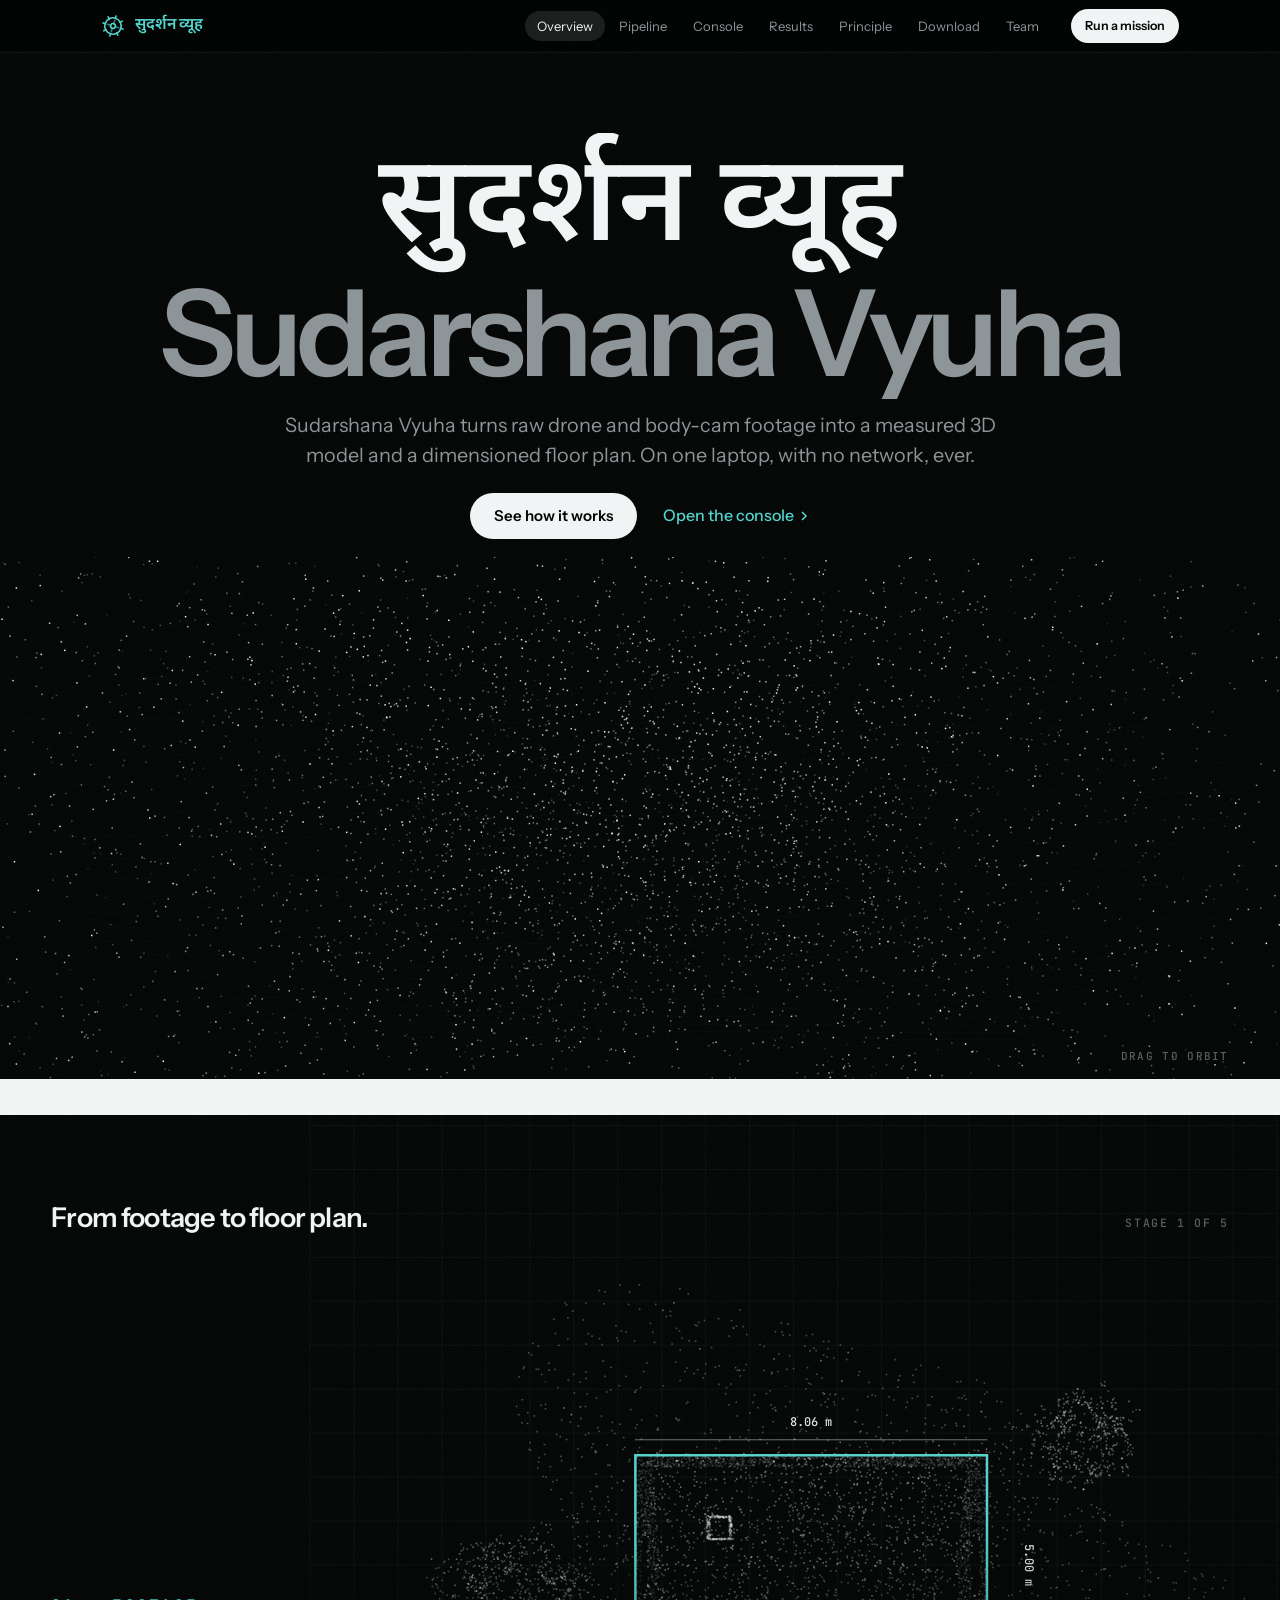
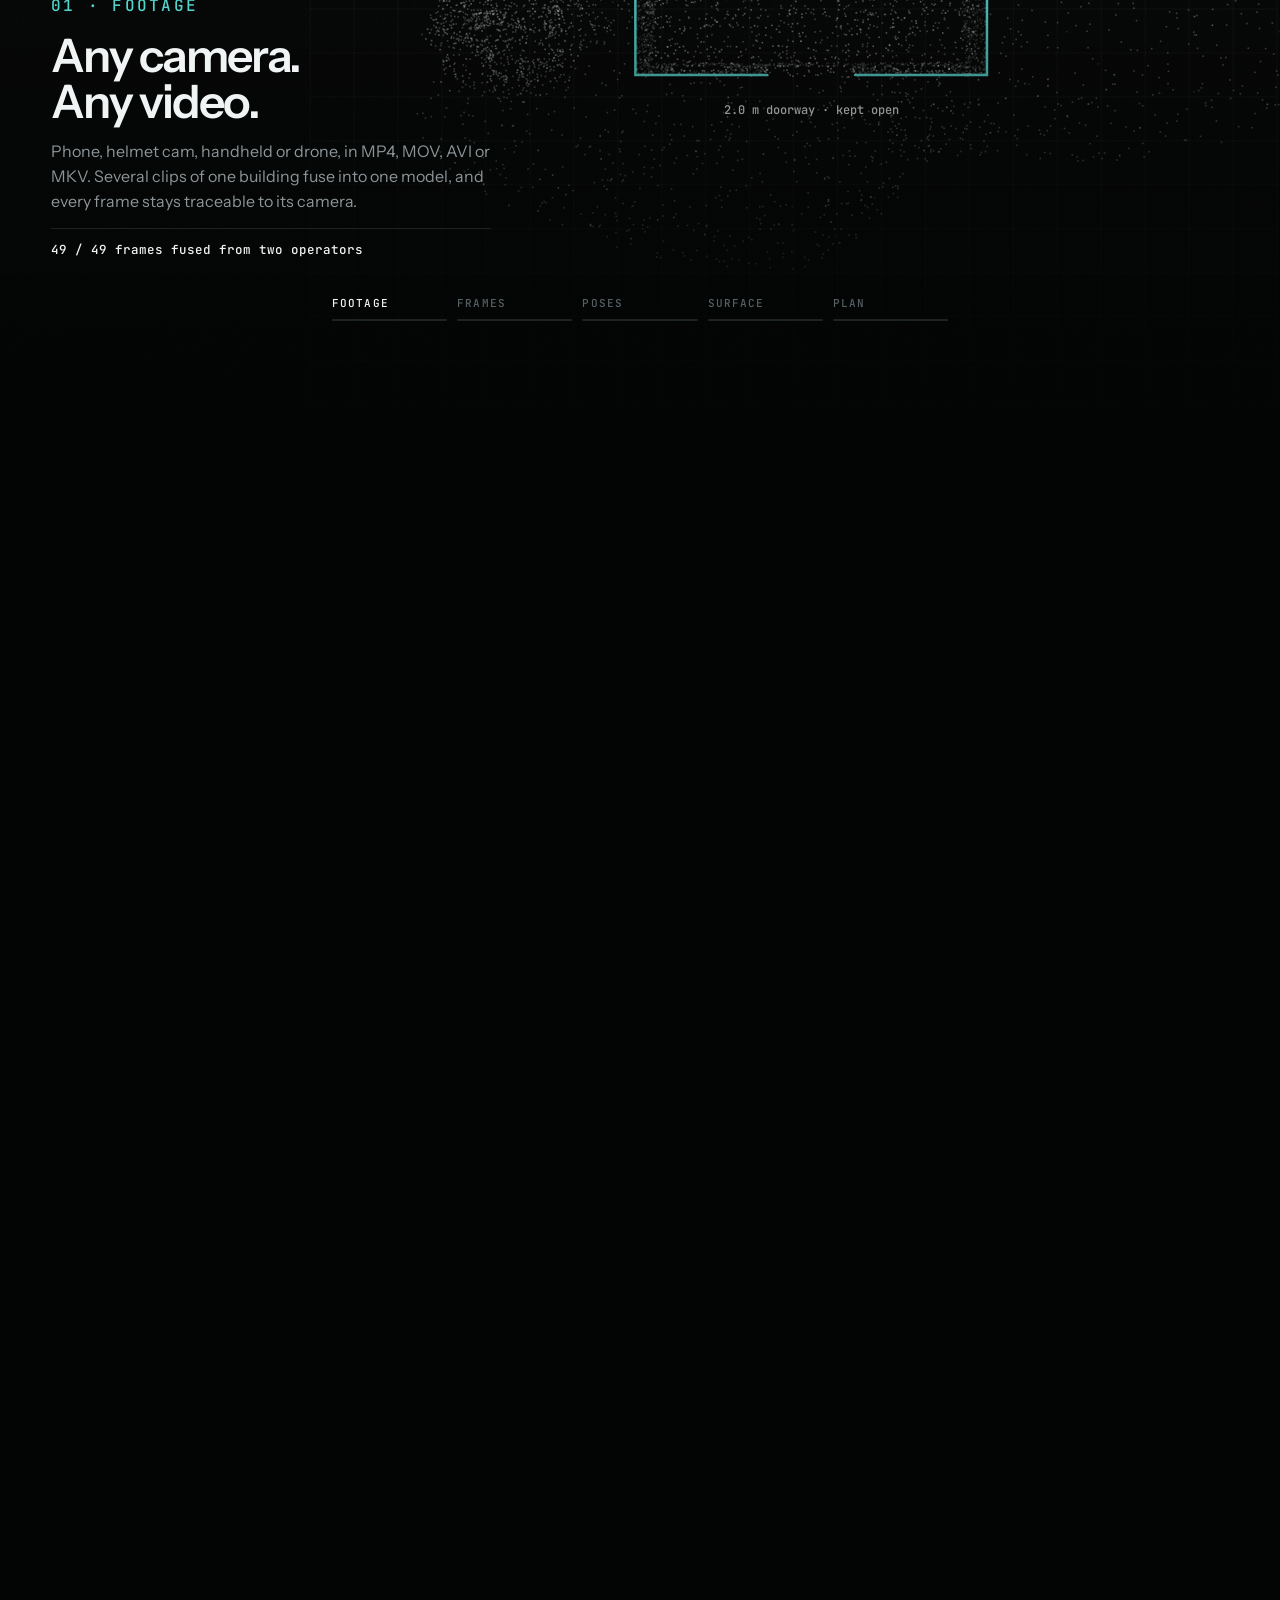
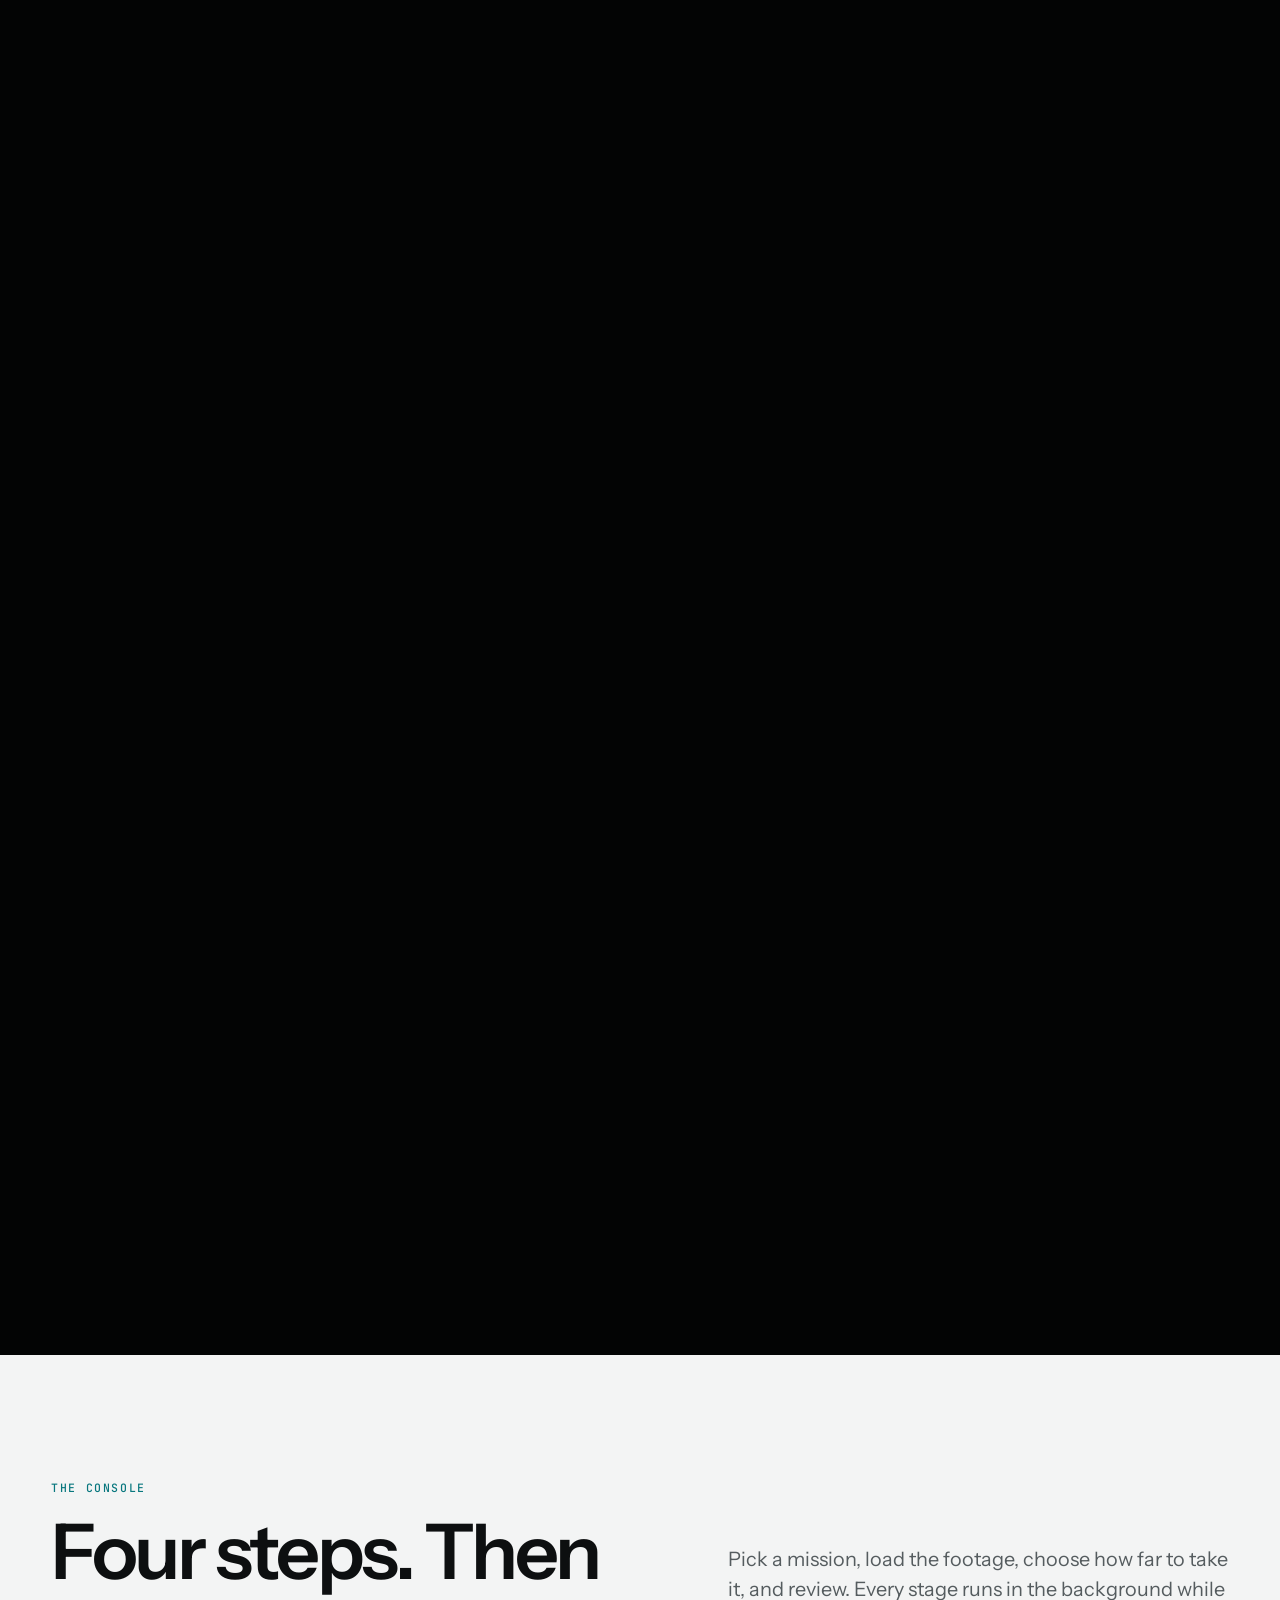
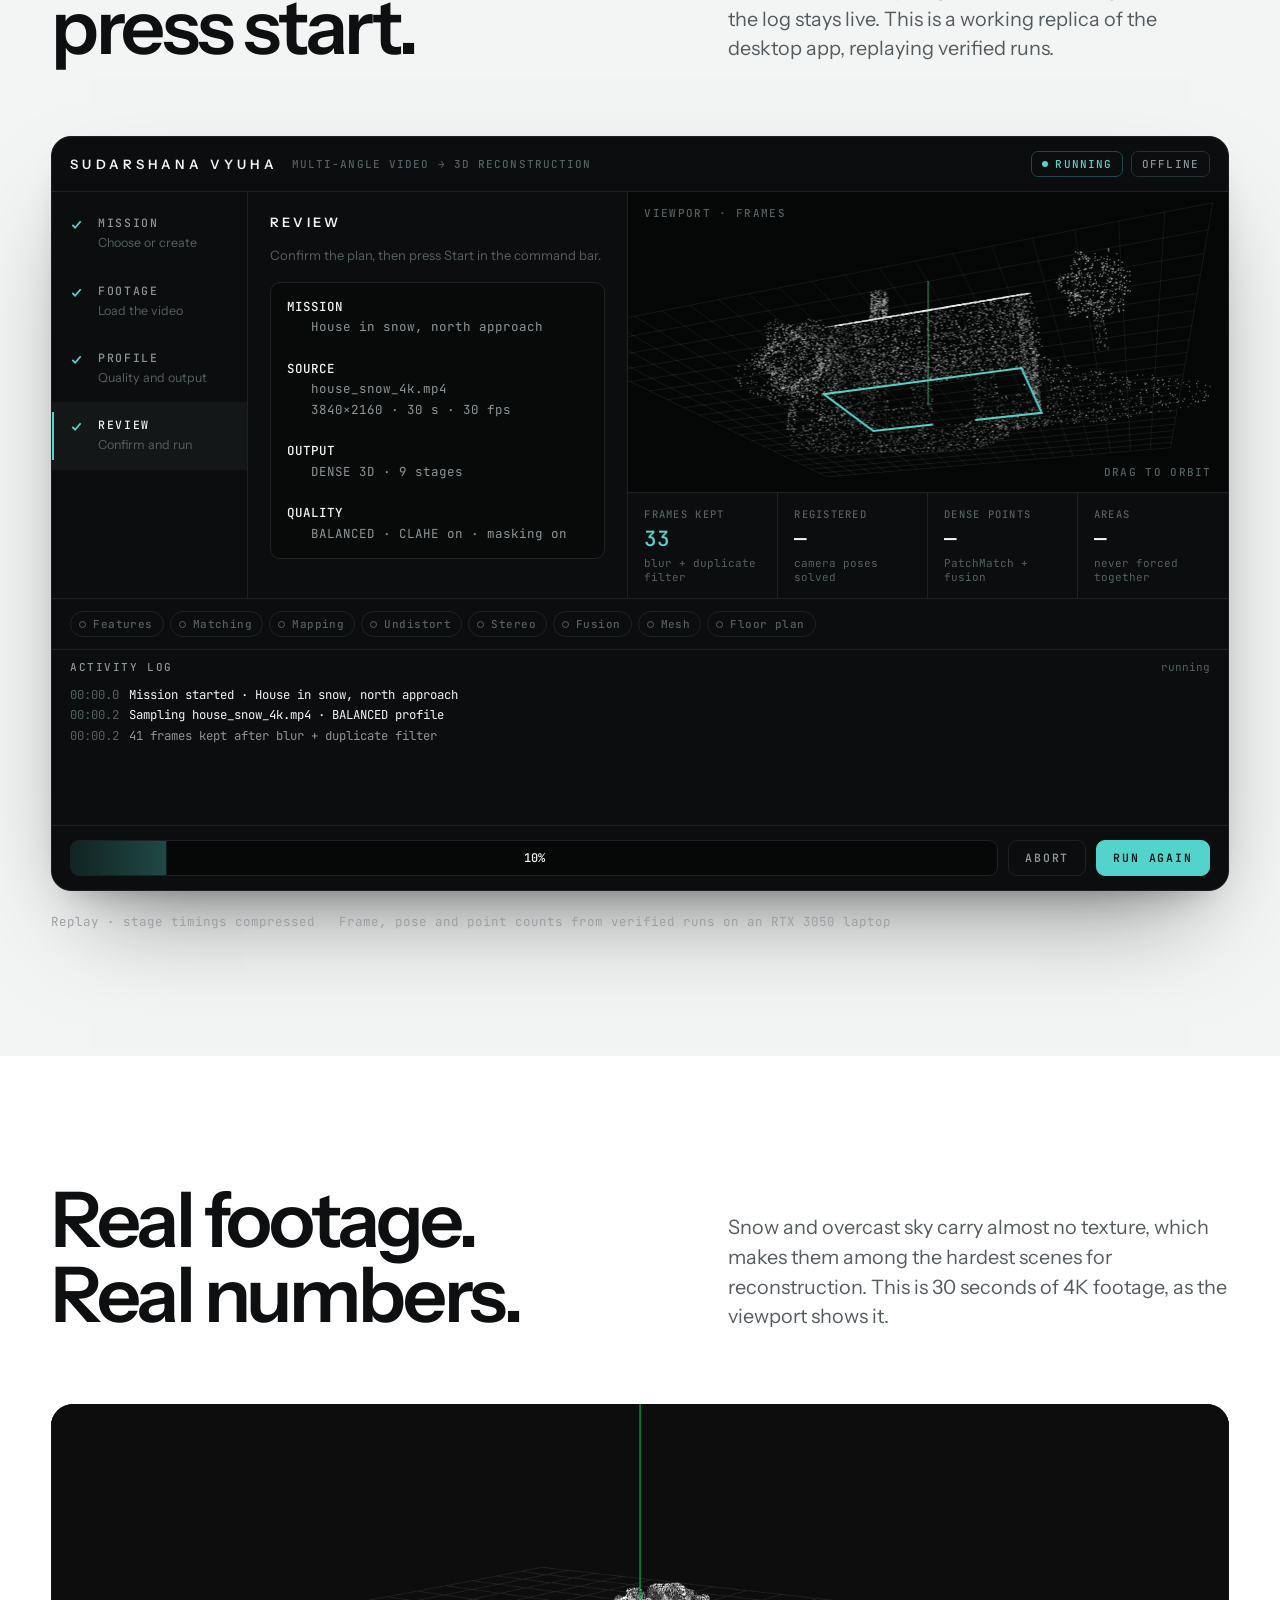
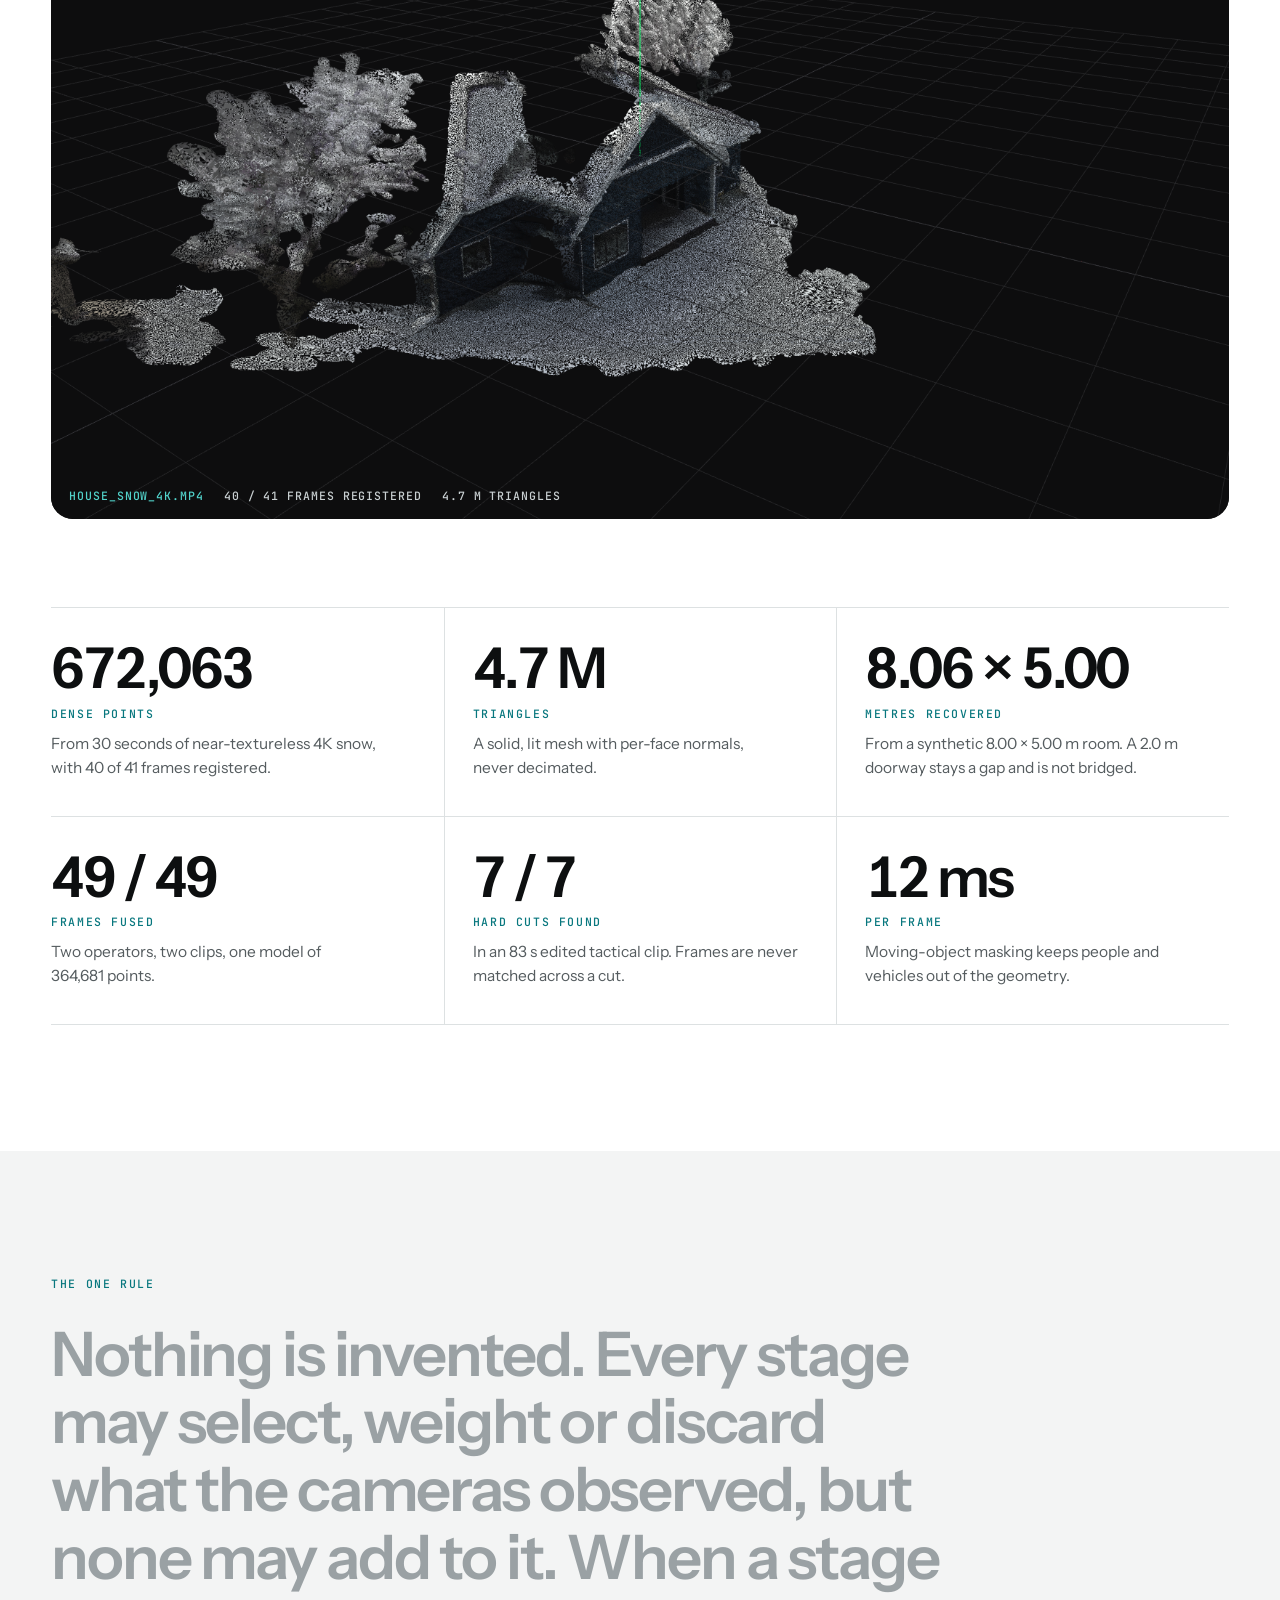
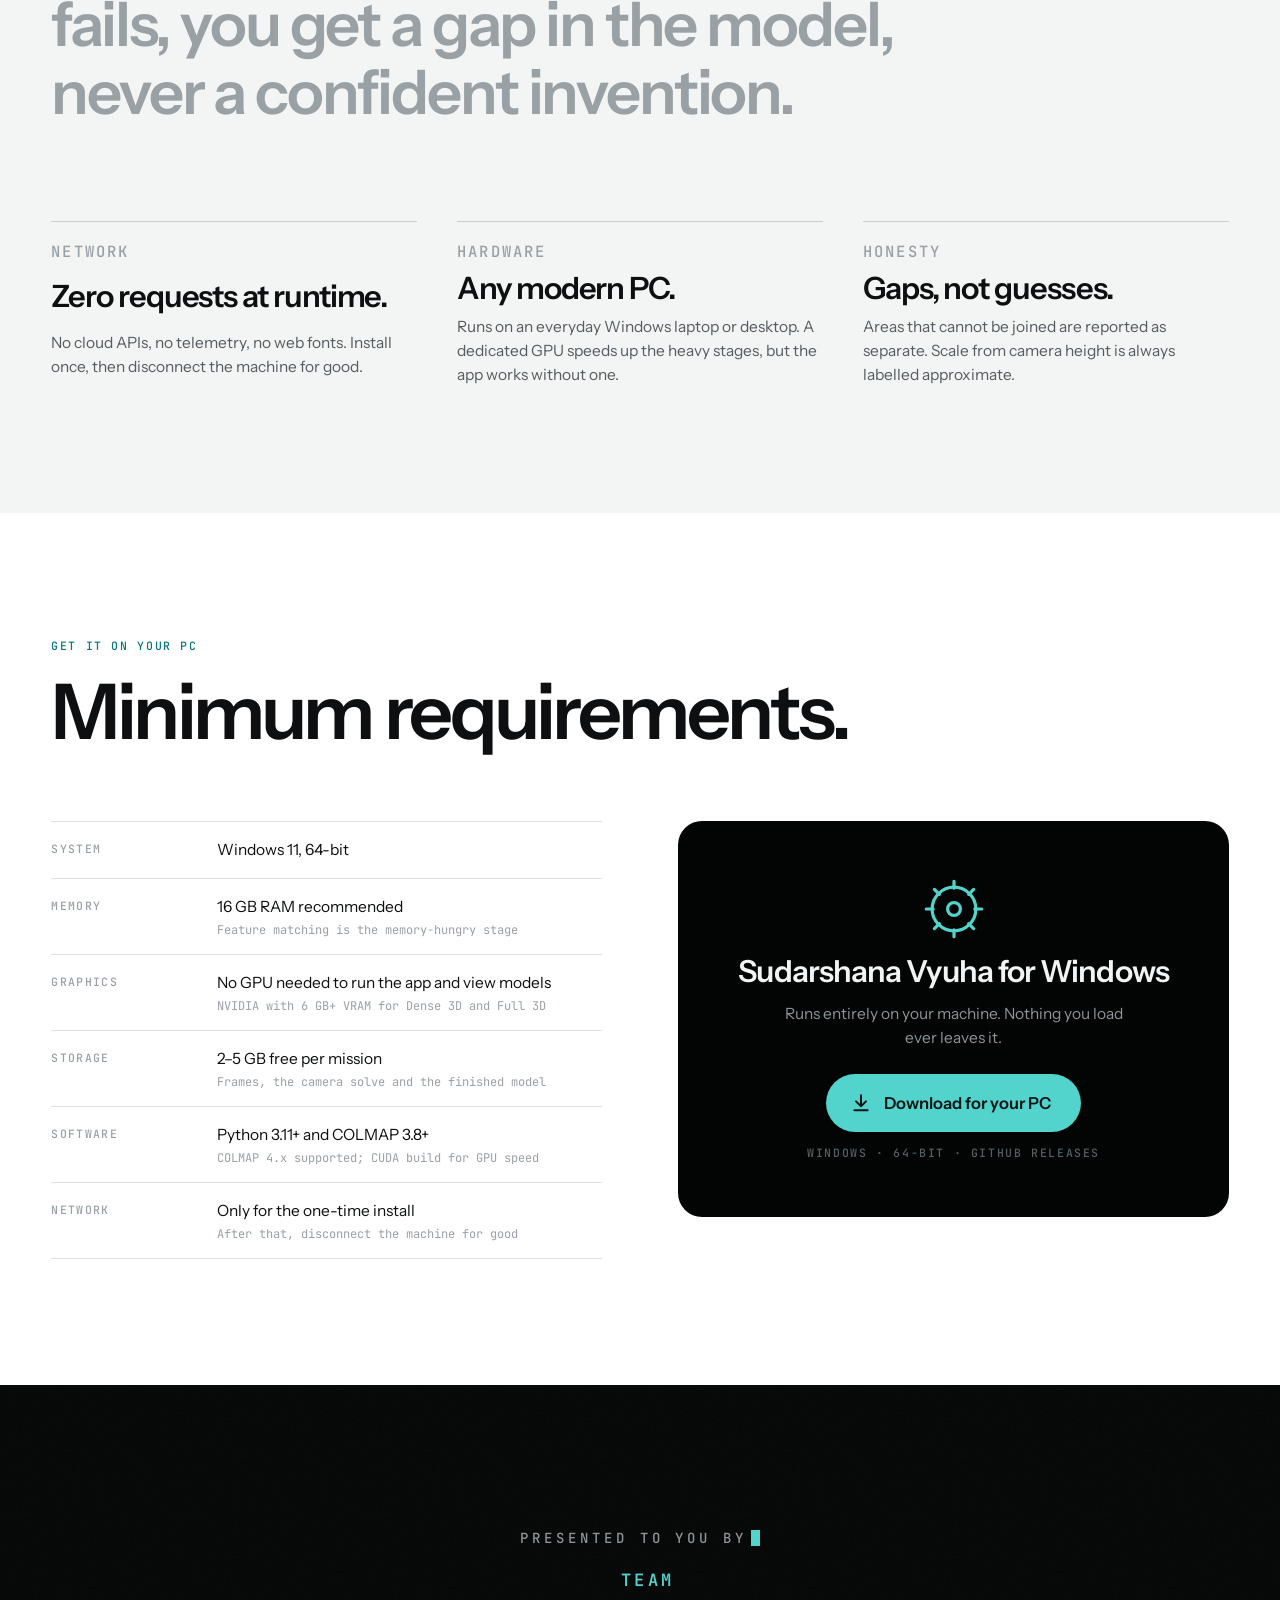
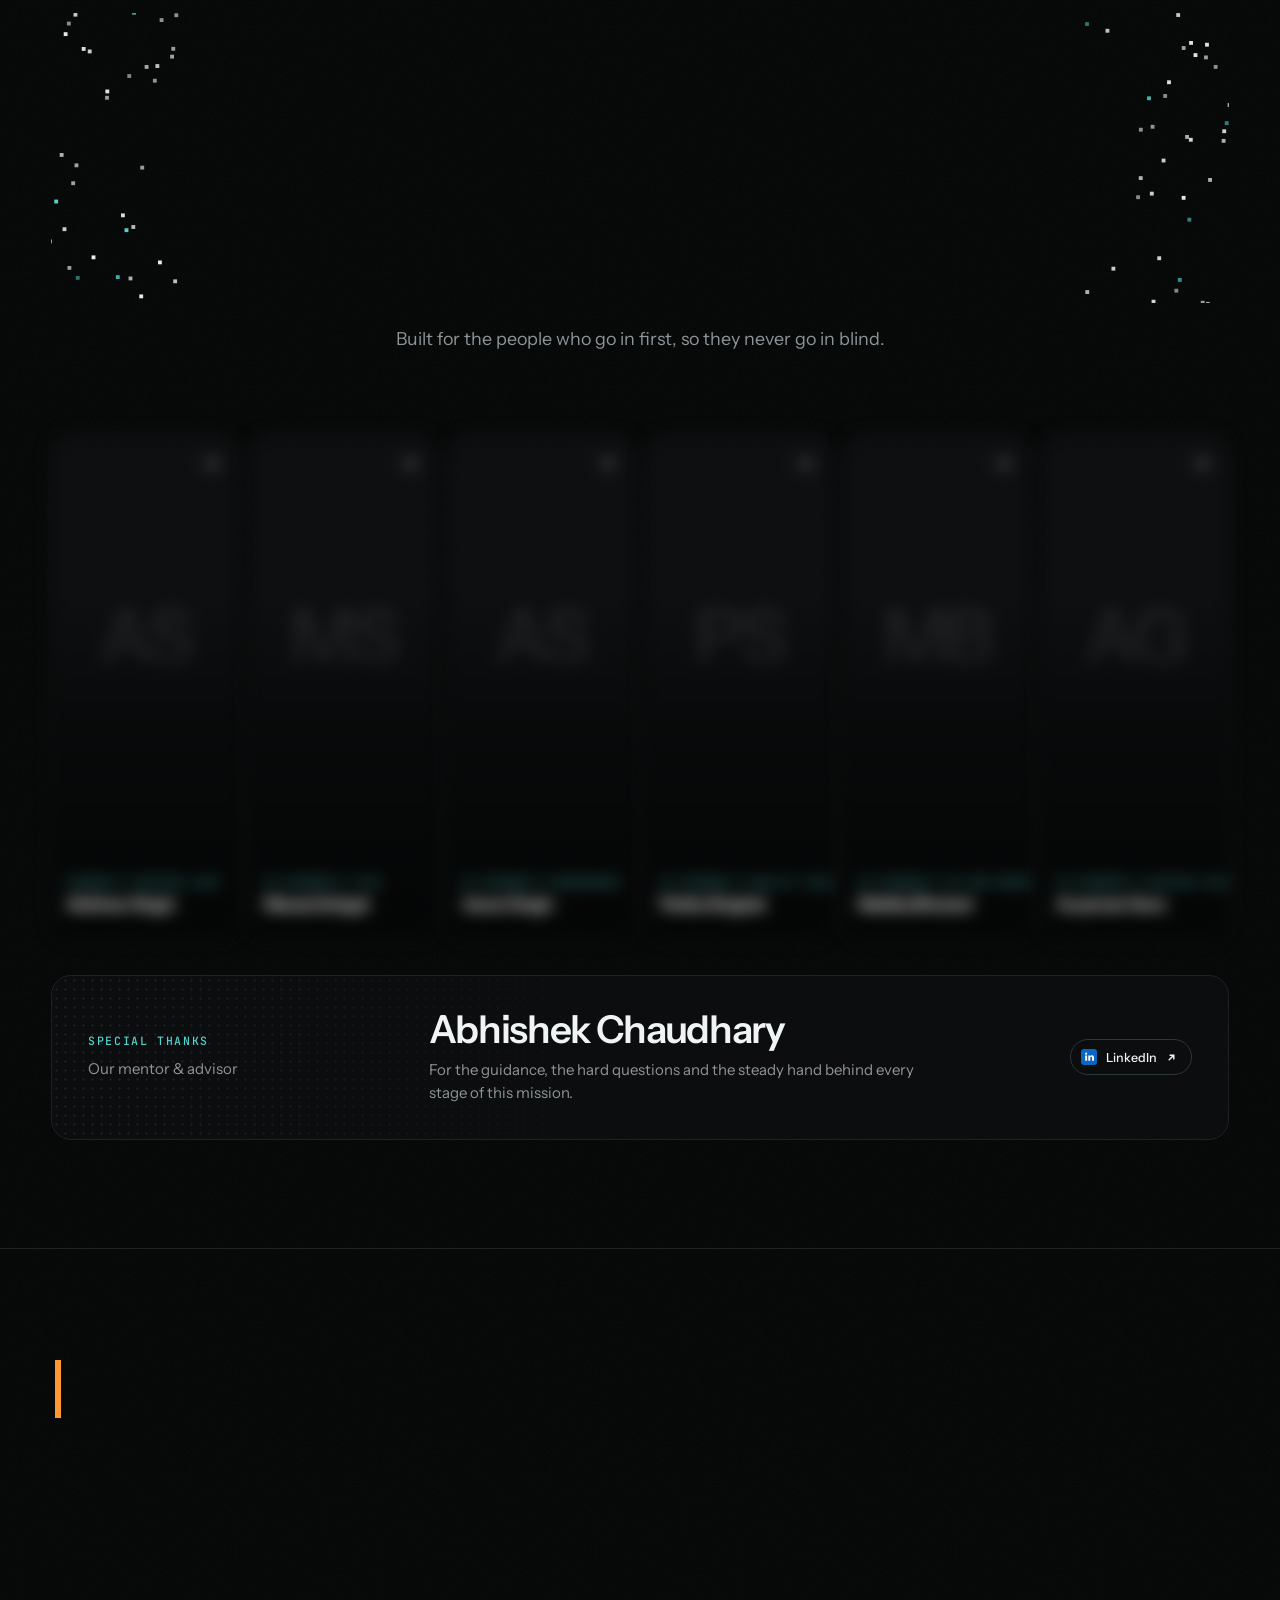
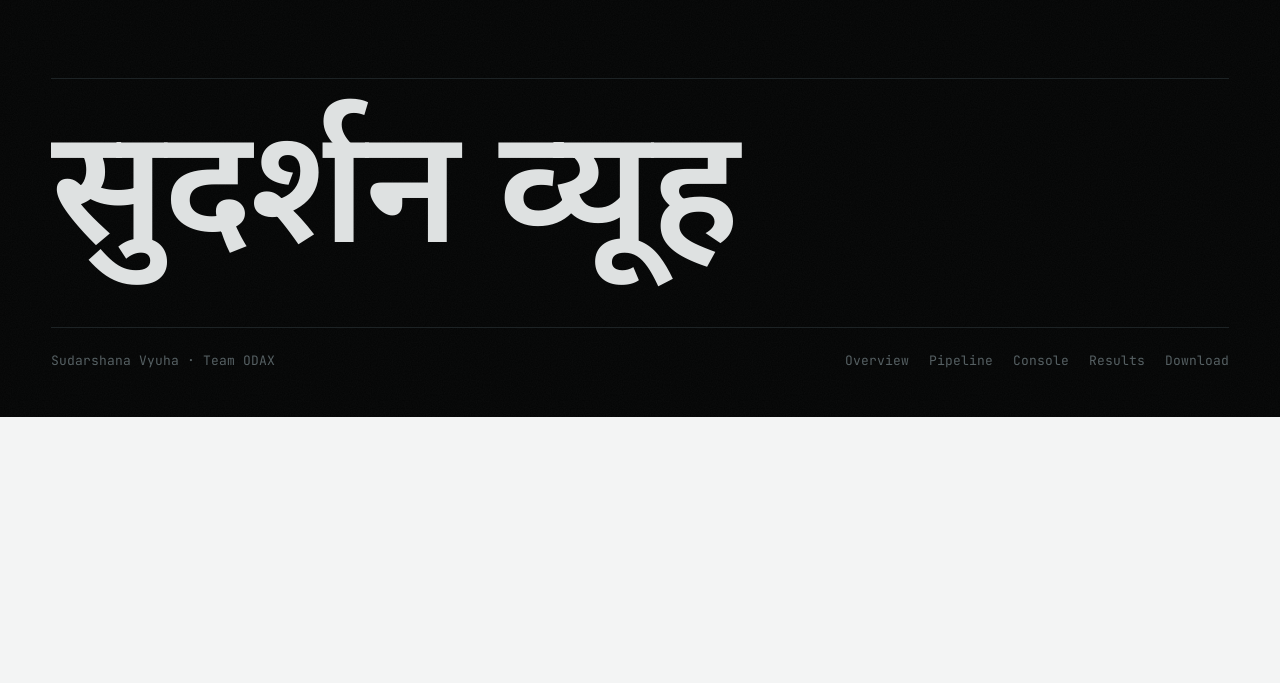
==== index.html @ 56367c7f "Add search engine metadata, structured data, sitemap and social preview Co-Authored-By: Claude Opus " ====
<!doctype html>
<html lang="en">
<head>
<meta charset="utf-8">
<meta name="viewport" content="width=device-width, initial-scale=1, viewport-fit=cover">
<title>Sudarshana Vyuha (सुदर्शन व्यूह) · Drone Video to 3D Model & Floor Plan | Team ODAX</title>
<meta name="description" content="Sudarshana Vyuha (सुदर्शन व्यूह) by Team ODAX turns raw drone and body-cam video into a measured 3D model and a dimensioned floor plan, fully offline on one PC.">
<meta name="keywords" content="Sudarshana Vyuha, सुदर्शन व्यूह, Sudarshan Vyuha, Team ODAX, drone video to 3D model, 3D reconstruction, floor plan from video, offline photogrammetry">
<meta name="author" content="Team ODAX">
<meta name="robots" content="index, follow, max-image-preview:large">
<link rel="canonical" href="https://sudarshana-vyuha.onrender.com/">
<link rel="alternate" hreflang="en" href="https://sudarshana-vyuha.onrender.com/">
<link rel="alternate" hreflang="x-default" href="https://sudarshana-vyuha.onrender.com/">
<meta property="og:type" content="website">
<meta property="og:site_name" content="Sudarshana Vyuha">
<meta property="og:title" content="Sudarshana Vyuha (सुदर्शन व्यूह) by Team ODAX">
<meta property="og:description" content="Sudarshana Vyuha (सुदर्शन व्यूह) by Team ODAX turns raw drone and body-cam video into a measured 3D model and a dimensioned floor plan, fully offline on one PC.">
<meta property="og:url" content="https://sudarshana-vyuha.onrender.com/">
<meta property="og:image" content="https://sudarshana-vyuha.onrender.com/assets/og-image.png">
<meta property="og:image:width" content="1200">
<meta property="og:image:height" content="630">
<meta property="og:image:alt" content="Sudarshana Vyuha by Team ODAX: drone and body-cam video in, a measured 3D model and floor plan out.">
<meta property="og:locale" content="en_IN">
<meta name="twitter:card" content="summary_large_image">
<meta name="twitter:title" content="Sudarshana Vyuha (सुदर्शन व्यूह) by Team ODAX">
<meta name="twitter:description" content="Sudarshana Vyuha (सुदर्शन व्यूह) by Team ODAX turns raw drone and body-cam video into a measured 3D model and a dimensioned floor plan, fully offline on one PC.">
<meta name="twitter:image" content="https://sudarshana-vyuha.onrender.com/assets/og-image.png">
<script type="application/ld+json">
{
 "@context": "https://schema.org",
 "@graph": [
  {
   "@type": "WebSite",
   "@id": "https://sudarshana-vyuha.onrender.com/#website",
   "url": "https://sudarshana-vyuha.onrender.com/",
   "name": "Sudarshana Vyuha",
   "alternateName": [
    "सुदर्शन व्यूह",
    "Sudarshan Vyuha",
    "Sudarshana Vyuh",
    "Sudarshan Vyuh",
    "Sudarshana Vyuha by Team ODAX"
   ],
   "inLanguage": [
    "en",
    "hi"
   ],
   "publisher": {
    "@id": "https://sudarshana-vyuha.onrender.com/#org"
   }
  },
  {
   "@type": "Organization",
   "@id": "https://sudarshana-vyuha.onrender.com/#org",
   "name": "Team ODAX",
   "url": "https://sudarshana-vyuha.onrender.com/",
   "logo": "https://sudarshana-vyuha.onrender.com/assets/favicon-192.png",
   "founder": {
    "@type": "Person",
    "name": "Abhinav Singh",
    "jobTitle": "Founder & Mission Lead",
    "sameAs": [
     "https://www.linkedin.com/in/abhinav-singh-627a17401/"
    ]
   },
   "member": [
    {
     "@type": "Person",
     "name": "Abhinav Singh",
     "jobTitle": "Founder & Mission Lead",
     "sameAs": [
      "https://www.linkedin.com/in/abhinav-singh-627a17401/"
     ]
    },
    {
     "@type": "Person",
     "name": "Manas Sehgal",
     "jobTitle": "Co-founder & Tech",
     "sameAs": [
      "https://www.linkedin.com/in/manas-sehgal-649b102a5/"
     ]
    },
    {
     "@type": "Person",
     "name": "Aarav Singh",
     "jobTitle": "Co-founder & Management",
     "sameAs": [
      "https://www.linkedin.com/in/aarav-singh-8b942b372/"
     ]
    },
    {
     "@type": "Person",
     "name": "Parika Singhal",
     "jobTitle": "Co-founder & Quality Assurance Lead"
    },
    {
     "@type": "Person",
     "name": "Mahika Bhutani",
     "jobTitle": "Co-founder & PR and Marketing",
     "sameAs": [
      "https://www.linkedin.com/in/mahika-bhutani-1584b7411/"
     ]
    },
    {
     "@type": "Person",
     "name": "Aryaman Gora",
     "jobTitle": "Co-founder & Mission Visionary",
     "sameAs": [
      "https://www.linkedin.com/in/aryaman-gora-659346318/"
     ]
    }
   ],
   "sameAs": [
    "https://github.com/Abhinav9897S/sudarshana-vyuha-website"
   ]
  },
  {
   "@type": "SoftwareApplication",
   "@id": "https://sudarshana-vyuha.onrender.com/#app",
   "name": "Sudarshana Vyuha",
   "alternateName": [
    "सुदर्शन व्यूह",
    "Sudarshan Vyuha",
    "Sudarshana Vyuh",
    "Sudarshan Vyuh",
    "Sudarshana Vyuha by Team ODAX"
   ],
   "url": "https://sudarshana-vyuha.onrender.com/",
   "image": "https://sudarshana-vyuha.onrender.com/assets/og-image.png",
   "applicationCategory": "MultimediaApplication",
   "operatingSystem": "Windows 11",
   "description": "Sudarshana Vyuha (सुदर्शन व्यूह) by Team ODAX turns raw drone and body-cam video into a measured 3D model and a dimensioned floor plan, fully offline on one PC.",
   "author": {
    "@id": "https://sudarshana-vyuha.onrender.com/#org"
   },
   "keywords": "drone video to 3D model, 3D reconstruction, floor plan from video, offline photogrammetry, tactical mapping"
  },
  {
   "@type": "WebPage",
   "@id": "https://sudarshana-vyuha.onrender.com/#page",
   "url": "https://sudarshana-vyuha.onrender.com/",
   "name": "Sudarshana Vyuha (सुदर्शन व्यूह) · Drone Video to 3D Model & Floor Plan | Team ODAX",
   "description": "Sudarshana Vyuha (सुदर्शन व्यूह) by Team ODAX turns raw drone and body-cam video into a measured 3D model and a dimensioned floor plan, fully offline on one PC.",
   "isPartOf": {
    "@id": "https://sudarshana-vyuha.onrender.com/#website"
   },
   "about": {
    "@id": "https://sudarshana-vyuha.onrender.com/#app"
   },
   "primaryImageOfPage": "https://sudarshana-vyuha.onrender.com/assets/og-image.png",
   "inLanguage": "en"
  }
 ]
}
</script>
<link rel="icon" href="favicon.ico" sizes="any">
<link rel="icon" type="image/png" sizes="32x32" href="assets/favicon-32.png">
<link rel="icon" type="image/png" sizes="192x192" href="assets/favicon-192.png">
<link rel="apple-touch-icon" href="assets/apple-touch-icon.png">
<meta name="theme-color" content="#030404">
<link rel="preconnect" href="https://fonts.googleapis.com">
<link rel="preconnect" href="https://fonts.gstatic.com" crossorigin>
<link rel="stylesheet" href="https://fonts.googleapis.com/css2?family=Instrument+Sans:wght@400;500;600;700&family=JetBrains+Mono:wght@400;500&family=Noto+Sans+Devanagari:wght@500;600&display=swap">
<!--
  Direction: product cinema. A black stage for the reconstruction itself, quiet
  cool-grey paper for everything that explains it. One signature: the point
  cloud, which assembles on load and is taken apart stage by stage as you scroll.
  Refuses: gradients, glow, card grids, accent colour on structure.
-->
<style>
:root{
  --bg:#f3f4f4; --bg-2:#ffffff; --ink:#0d0f10; --ink-2:#555c5f; --ink-3:#9aa1a4;
  --line:#dde1e2; --line-2:#c7cdcf;
  --accent:#08777e; --on-accent:#ffffff;
  --ok:#15804a; --warn:#a86400; --crit:#bf3f2b;
  --stage:#030404; --stage-2:#0b0d0e; --stage-3:#131718; --stage-ink:#f1f4f4;
  --stage-ink-2:#8d9598; --stage-ink-3:#566063; --stage-line:#1d2325; --stage-accent:#52d3cb;
  --nav-h:52px; --gutter:max(16px, 4vw);
  --sans:"Instrument Sans", ui-sans-serif, system-ui, -apple-system, "Segoe UI", Roboto, sans-serif;
  --mono:"JetBrains Mono", ui-monospace, "SFMono-Regular", Consolas, monospace;
  --deva:"Noto Sans Devanagari", "Nirmala UI", Mangal, sans-serif;
  --ease:cubic-bezier(.2,.75,.1,1);
}
@media (prefers-color-scheme: dark){
  :root:not([data-theme="light"]){
    color-scheme:dark;
    --bg:#08090a; --bg-2:#0f1112; --ink:#eef1f1; --ink-2:#a2aaad; --ink-3:#646d70;
    --line:#212628; --line-2:#2f3639;
    --accent:#4cc9c2; --on-accent:#03201f;
    --ok:#45c97c; --warn:#e3a33b; --crit:#ef6b55;
  }
}
:root[data-theme="dark"]{
  color-scheme:dark;
  --bg:#08090a; --bg-2:#0f1112; --ink:#eef1f1; --ink-2:#a2aaad; --ink-3:#646d70;
  --line:#212628; --line-2:#2f3639;
  --accent:#4cc9c2; --on-accent:#03201f;
  --ok:#45c97c; --warn:#e3a33b; --crit:#ef6b55;
}

*,*::before,*::after{box-sizing:border-box}
html{overflow-x:clip;-webkit-text-size-adjust:100%}
body{margin:0;background:var(--bg);color:var(--ink);font:400 17px/1.55 var(--sans);-webkit-font-smoothing:antialiased;text-rendering:optimizeLegibility}
img{max-width:100%;display:block}
button{font:inherit;color:inherit;background:none;border:0;padding:0;cursor:pointer}
a{color:inherit;text-decoration:none}
:focus-visible{outline:2px solid var(--accent);outline-offset:3px;border-radius:6px}
.stage :focus-visible,.app :focus-visible,.nav.dark :focus-visible{outline-color:var(--stage-accent)}
h1,h2,h3{margin:0;font-weight:600;text-wrap:balance}
p{margin:0;text-wrap:pretty}
.skip{position:fixed;left:16px;top:-60px;z-index:100;background:var(--ink);color:var(--bg);padding:10px 14px;border-radius:8px;transition:top .2s}
.skip:focus{top:12px}
.mono{font-family:var(--mono)}
.label{font:500 11.5px/1.3 var(--mono);letter-spacing:.14em;text-transform:uppercase}

/* ---------- grain ---------- */
.grain{position:absolute;inset:-50%;pointer-events:none;opacity:.06;z-index:1;
  background-image:url("data:image/svg+xml;utf8,<svg xmlns='http://www.w3.org/2000/svg' width='180' height='180'><filter id='n'><feTurbulence type='fractalNoise' baseFrequency='.85' numOctaves='2' stitchTiles='stitch'/><feColorMatrix values='0 0 0 0 1  0 0 0 0 1  0 0 0 0 1  0 0 0 .6 0'/></filter><rect width='100%' height='100%' filter='url(%23n)'/></svg>");
  animation:grain 1.1s steps(1) infinite}
@keyframes grain{0%{transform:translate(0,0)}12%{transform:translate(-4%,3%)}25%{transform:translate(3%,-5%)}37%{transform:translate(-6%,-2%)}50%{transform:translate(5%,4%)}62%{transform:translate(-2%,6%)}75%{transform:translate(6%,-3%)}87%{transform:translate(-5%,1%)}}

/* ---------- loader: the first screen assembles from points ---------- */
.ld{position:fixed;inset:0;z-index:200;display:none;cursor:progress}
html.is-loading .ld,.ld.fading{display:block}
.ld.fading{pointer-events:none}
.ld canvas{position:absolute;inset:0;display:block}
.ld-pct,.ld-stage{position:absolute;margin:0;bottom:calc(26px + env(safe-area-inset-bottom,0px));font:500 12px var(--mono);letter-spacing:.12em;text-transform:uppercase;color:var(--stage-ink-3);transition:opacity .45s,transform .6s var(--ease)}
.ld-pct{left:var(--gutter);display:flex;align-items:baseline;gap:8px}
#ldPct{font-size:clamp(28px,4vw,44px);letter-spacing:-.02em;color:var(--stage-ink);font-variant-numeric:tabular-nums}
.ld-stage{right:var(--gutter)}
.ld.fading .ld-pct,.ld.fading .ld-stage{opacity:0;transform:translateY(10px)}
html.is-loading{overflow:hidden}
html.is-loading :is(.nav,.hero .deva,.h1,.hero .lead,.hero-actions,.hero .hud){opacity:0}
html.is-loading :is(.nav-in>*,.links a,.brand-tag,.h1 .ln>span,.hero .lead,.hero-actions,.hero .deva){animation:none}
html.ld-done :is(.h1 .ln>span,.hero .deva){animation:none}
html.ld-done :is(.h1,.hero .deva){transition:opacity .75s ease}
html.ld-done :is(.hero .hud){transition:opacity .9s ease .5s}

/* ---------- nav ---------- */
.nav{position:fixed;inset:0 0 auto 0;z-index:60;padding-top:env(safe-area-inset-top,0px);
  --n-bg:color-mix(in srgb,var(--bg) 90%,transparent);--n-ink:var(--ink);--n-ink-2:var(--ink-2);--n-line:var(--line);--n-pill:color-mix(in srgb,var(--ink) 8%,transparent);--n-acc:var(--accent);
  background-color:var(--n-bg);border-bottom:1px solid var(--n-line);color:var(--n-ink);
  transition:transform .55s var(--ease),background-color .45s ease,border-color .45s ease,color .45s ease,opacity .8s ease}
.nav.dark{--n-bg:rgba(3,4,4,.86);--n-ink:var(--stage-ink);--n-ink-2:var(--stage-ink-2);--n-line:var(--stage-line);--n-pill:rgba(255,255,255,.11);--n-acc:var(--stage-accent)}
.nav.hide{transform:translateY(-101%)}
.nav-in{max-width:1180px;margin-inline:auto;height:var(--nav-h);display:flex;align-items:center;gap:20px;padding-inline:var(--gutter)}
.brand{display:flex;align-items:center;gap:10px;font-weight:600;font-size:15px;letter-spacing:-.01em;white-space:nowrap}
.mark{flex:none;width:24px;height:24px;color:var(--n-acc);transition:color .45s}
.brand-tx{display:grid;gap:3px;line-height:1.05}
.brand-nm{display:flex;align-items:baseline;gap:8px}
.brand-hi{font:600 16px/1 var(--deva);color:var(--n-acc);transition:color .45s}
.brand-tag{font:500 9.5px/1 var(--mono);letter-spacing:.13em;text-transform:uppercase;color:var(--n-ink-2);transition:color .45s;overflow:hidden;white-space:nowrap;animation:tagIn 1.4s var(--ease) .5s both}
.brand-tag em{font-style:normal;color:var(--n-ink)}
@keyframes tagIn{from{clip-path:inset(0 100% 0 0)}to{clip-path:inset(0 0 0 0)}}
@media (max-width:360px){.brand-nm{gap:6px;font-size:13.5px}.brand-hi{font-size:13px}}
.links{position:relative;display:flex;align-items:center;gap:2px;margin-left:auto}
.links a{position:relative;z-index:1;font-size:13px;padding:6px 12px;border-radius:999px;color:var(--n-ink-2);transition:color .25s}
.links a:hover,.links a.on{color:var(--n-ink)}
.pill{position:absolute;left:0;top:50%;height:30px;margin-top:-15px;width:0;border-radius:999px;background:var(--n-pill);opacity:0;transition:opacity .3s,background-color .45s;pointer-events:none}
.nav-cta{font-size:12.5px;font-weight:600;padding:7px 14px;border-radius:999px;background:var(--n-ink);color:var(--n-bg);white-space:nowrap;transition:background-color .45s,color .45s,transform .3s var(--ease)}
.nav.dark .nav-cta{color:var(--stage)}
.nav:not(.dark) .nav-cta{color:var(--bg)}
.nav-cta:hover{transform:scale(1.04)}
.nav-bar{position:absolute;left:0;right:0;bottom:-1px;height:1.5px;pointer-events:none}
.nav-bar i{display:block;height:100%;background:var(--n-acc);transform-origin:0 50%;transform:scaleX(0)}
.burger{display:none;width:38px;height:38px;margin-right:-8px;position:relative;border-radius:10px}
.burger span{position:absolute;left:11px;right:11px;height:1.5px;background:var(--n-ink);border-radius:2px;transition:transform .45s var(--ease),top .45s var(--ease)}
.burger span:first-child{top:15px}.burger span:last-child{top:22px}
.burger[aria-expanded="true"] span:first-child{top:18.5px;transform:rotate(45deg)}
.burger[aria-expanded="true"] span:last-child{top:18.5px;transform:rotate(-45deg)}
.nav-in>*{animation:navIn .9s var(--ease) both}
.nav-in>.brand{animation-delay:.05s}
.links a{animation:navIn .8s var(--ease) both;animation-delay:calc(.12s + var(--i)*.05s)}
.nav-in>.nav-cta{animation-delay:.45s}
@keyframes navIn{from{opacity:0;transform:translateY(-10px);filter:blur(6px)}}

.sheet{position:fixed;inset:0;z-index:55;background:var(--bg);color:var(--ink);padding:calc(var(--nav-h) + env(safe-area-inset-top,0px) + 28px) var(--gutter) 40px;
  clip-path:inset(0 0 100% 0);visibility:hidden;transition:clip-path .65s var(--ease),visibility 0s linear .65s;display:flex;flex-direction:column;gap:6px}
.sheet.open{clip-path:inset(0 0 0 0);visibility:visible;transition:clip-path .65s var(--ease),visibility 0s}
.sheet a{font-size:clamp(2rem,9vw,2.8rem);font-weight:600;letter-spacing:-.035em;line-height:1.2;display:flex;align-items:baseline;gap:14px;
  opacity:0;transform:translateY(22px);filter:blur(6px);transition:opacity .5s,transform .6s var(--ease),filter .5s}
.sheet a small{font:500 12px var(--mono);color:var(--ink-3);letter-spacing:.1em}
.sheet a.on{color:var(--accent)}
.sheet.open a{opacity:1;transform:none;filter:none;transition-delay:calc(.12s + var(--i)*.055s)}

/* ---------- shared section ---------- */
.stage{background:var(--stage);color:var(--stage-ink)}
.sec{padding:clamp(96px,14vh,168px) var(--gutter)}
.wrap{max-width:1180px;margin-inline:auto}
.eyebrow{color:var(--accent)}
.stage .eyebrow{color:var(--stage-accent)}
.h2{font-size:clamp(2.5rem,6vw,5rem);line-height:.98;letter-spacing:-.045em}
.lead{font-size:clamp(1.06rem,1.55vw,1.3rem);line-height:1.5;color:var(--ink-2);max-width:58ch}
.stage .lead{color:var(--stage-ink-2)}
.sec-head{display:grid;gap:20px;margin-bottom:clamp(40px,6vw,72px)}
.sec-head.split{grid-template-columns:minmax(0,1.1fr) minmax(0,.9fr);align-items:end;gap:28px 64px}
@media (max-width:860px){.sec-head.split{grid-template-columns:1fr}}

[data-rv]{transition:opacity 1s var(--ease),transform 1.1s var(--ease),filter 1s var(--ease)}
[data-rv="pre"]{opacity:.2;transform:translateY(34px);filter:blur(8px)}

/* ---------- hero ---------- */
.hero{position:relative;overflow:clip;padding-top:calc(var(--nav-h) + env(safe-area-inset-top,0px) + clamp(48px,9vh,108px));text-align:center}
.hero-copy{position:relative;z-index:2;padding-inline:var(--gutter);display:grid;justify-items:center;gap:22px}
.deva{font:500 clamp(11px,1.2vw,13px)/1.4 var(--mono);letter-spacing:.24em;text-transform:uppercase;color:var(--stage-accent);display:flex;align-items:center;gap:14px;animation:tagIn 1.3s var(--ease) .1s both}
.deva::before,.deva::after{content:"";width:28px;height:1px;background:var(--stage-line)}
.h1{font-size:clamp(3.1rem,9.4vw,7.6rem);line-height:.93;letter-spacing:-.05em;font-weight:600}
.h1 .ln{display:block;overflow:hidden;padding-bottom:.08em;margin-bottom:-.08em}
.h1 .ln>span{display:block;animation:lineUp 1.2s var(--ease) both}
.h1 .ln:nth-child(2)>span{animation-delay:.12s;color:var(--stage-ink-2)}
@keyframes lineUp{from{transform:translateY(105%)}}
.h1 .ln-hi{font-family:var(--deva);letter-spacing:0;line-height:1.3;padding-bottom:.02em;margin-bottom:-.12em}
.h1 .ln-hi>span{font-weight:600}
.hero .lead{margin-inline:auto;animation:fadeUp 1.1s var(--ease) .3s both}
.hero-actions{display:flex;flex-wrap:wrap;justify-content:center;align-items:center;gap:14px 26px;animation:fadeUp 1.1s var(--ease) .42s both}
@keyframes fadeUp{from{opacity:0;transform:translateY(18px);filter:blur(6px)}}
.btn{display:inline-flex;align-items:center;gap:8px;height:46px;padding:0 24px;border-radius:999px;font-size:15px;font-weight:600;transition:transform .35s var(--ease),background-color .25s}
.btn-light{background:var(--stage-ink);color:var(--stage)}
.btn-light:hover{transform:scale(1.035)}
.more{display:inline-flex;align-items:center;gap:4px;font-size:16px;font-weight:500;color:var(--stage-accent)}
.more svg{width:12px;height:12px;transition:transform .35s var(--ease)}
.more:hover svg{transform:translateX(4px)}
.more.ink{color:var(--accent)}
.hero-stage{position:relative;height:clamp(330px,58vh,660px);margin-top:clamp(8px,2vh,24px);margin-bottom:clamp(24px,4vh,48px);z-index:2}
.hero-stage canvas,.cv{display:block;width:100%;height:100%;touch-action:pan-y;cursor:grab}
.hero-stage canvas:active,.cv:active{cursor:grabbing}
.hud{position:absolute;font:500 11px/1.4 var(--mono);letter-spacing:.12em;text-transform:uppercase;color:var(--stage-ink-3);pointer-events:none}
.hud b{color:var(--stage-ink-2);font-weight:500}
.hero-meta{position:relative;z-index:2;display:flex;flex-wrap:wrap;justify-content:center;gap:10px 28px;padding:26px var(--gutter) 40px;border-top:1px solid var(--stage-line);color:var(--stage-ink-3)}
.hero-meta span{display:flex;align-items:center;gap:10px}
.hero-meta i{width:5px;height:5px;border-radius:50%;background:var(--stage-accent)}

/* ---------- pipeline ---------- */
.scrolly{position:relative;height:560vh}
.pin{position:sticky;top:0;height:100vh;height:100svh;overflow:hidden}
.pin canvas{position:absolute;inset:0;width:100%;height:100%;display:block}
.pin-shade{position:absolute;inset:auto 0 0 0;height:55%;background:linear-gradient(to top,rgba(3,4,4,.92),rgba(3,4,4,0));pointer-events:none;z-index:1}
.pin-head{position:absolute;z-index:2;top:calc(var(--nav-h) + env(safe-area-inset-top,0px) + 30px);left:var(--gutter);right:var(--gutter);display:flex;justify-content:space-between;gap:20px;align-items:baseline}
.pin-head h2{font-size:clamp(1.3rem,2.2vw,1.7rem);letter-spacing:-.03em;font-weight:600}
.pin-head .label{color:var(--stage-ink-3)}
.acts{position:absolute;z-index:2;left:var(--gutter);bottom:156px;width:min(440px,calc(100% - 2*var(--gutter)));height:260px}
.act{position:absolute;left:0;right:0;bottom:0;display:grid;gap:14px;opacity:0;transform:translateY(22px);filter:blur(8px);transition:opacity .6s var(--ease),transform .8s var(--ease),filter .6s var(--ease);pointer-events:none}
.act.on{opacity:1;transform:none;filter:none;pointer-events:auto}
.act .label{color:var(--stage-accent)}
.act h3{font-size:clamp(1.9rem,3.6vw,3rem);line-height:1;letter-spacing:-.04em}
.act p{color:var(--stage-ink-2);font-size:16px;line-height:1.55}
.act .fig{font:500 12.5px/1.45 var(--mono);color:var(--stage-ink);padding-top:12px;border-top:1px solid var(--stage-line)}
.rail{position:absolute;z-index:2;left:50%;bottom:calc(88px + env(safe-area-inset-bottom,0px));transform:translateX(-50%);display:flex;gap:6px;width:min(620px,calc(100% - 2*var(--gutter)))}
.rail button{flex:1;display:grid;gap:9px;text-align:left;padding:6px 2px;color:var(--stage-ink-3);font:500 11px var(--mono);letter-spacing:.1em;text-transform:uppercase;transition:color .3s}
.rail button.on{color:var(--stage-ink)}
.rail button i{display:block;height:2px;border-radius:2px;background:var(--stage-line);overflow:hidden}
.rail button i::after{content:"";display:block;height:100%;background:var(--stage-ink);transform-origin:0 50%;transform:scaleX(var(--f,0))}
@media (max-width:860px){
  .acts{bottom:136px;height:300px}
  .act p{font-size:15px}
  .rail button span{display:none}
  .rail button.on span{display:none}
}
@media (max-width:420px){.act p{display:none}}

/* ---------- console ---------- */
.console{background:var(--bg)}
.app{background:var(--stage-2);color:var(--stage-ink);border:1px solid #1a1f21;border-radius:20px;overflow:hidden;font-size:13.5px;
  box-shadow:0 50px 100px -40px rgba(0,0,0,.5),0 18px 36px -24px rgba(0,0,0,.35)}
.app-top{display:flex;align-items:center;gap:14px;padding:14px 18px;border-bottom:1px solid var(--stage-line);flex-wrap:wrap}
.app-title{font:600 13px var(--sans);letter-spacing:.32em}
.app-sub{font:500 11px var(--mono);letter-spacing:.1em;color:var(--stage-ink-3)}
.chips{margin-left:auto;display:flex;gap:8px}
.chip{font:500 11px var(--mono);letter-spacing:.1em;padding:5px 10px;border-radius:7px;border:1px solid #273032;color:var(--stage-ink-2);display:inline-flex;align-items:center;gap:7px}
.chip.st-ready{color:#45c97c;border-color:#1c4a31}
.chip.st-run{color:var(--stage-accent);border-color:#1b4a47}
.chip.st-run::before{content:"";width:6px;height:6px;border-radius:50%;background:currentColor;animation:pulse 1s ease-in-out infinite}
.chip.st-stop{color:#e3a33b;border-color:#4d3a17}
@keyframes pulse{50%{opacity:.25}}
.app-body{display:grid;grid-template-columns:196px minmax(0,.92fr) minmax(0,1.45fr)}
.steps{border-right:1px solid var(--stage-line);padding:8px 0;display:flex;flex-direction:column}
.step{position:relative;display:grid;grid-template-columns:18px 1fr;gap:2px 10px;text-align:left;padding:15px 18px;transition:background-color .25s}
.step::before{content:"";position:absolute;left:0;top:10px;bottom:10px;width:2px;background:var(--stage-accent);transform:scaleY(0);transition:transform .4s var(--ease)}
.step:hover{background:rgba(255,255,255,.025)}
.step.on{background:var(--stage-3)}
.step.on::before{transform:scaleY(1)}
.step svg{width:13px;height:13px;margin-top:3px;color:var(--stage-ink-3)}
.step.done svg{color:var(--stage-accent)}
.step b{font:500 11.5px var(--mono);letter-spacing:.14em;color:var(--stage-ink-2)}
.step.on b{color:var(--stage-ink)}
.step span{grid-column:2;font-size:12.5px;color:var(--stage-ink-3)}
.panel{border-right:1px solid var(--stage-line);padding:22px;display:flex;flex-direction:column;gap:16px;min-width:0}
.panel h3{font:600 13px var(--sans);letter-spacing:.24em}
.panel .hint{color:var(--stage-ink-3);font-size:13px;line-height:1.5}
.panel-body{display:flex;flex-direction:column;gap:12px;animation:panelIn .45s var(--ease)}
@keyframes panelIn{from{opacity:0;transform:translateX(10px)}}
.opt{display:grid;gap:3px;text-align:left;padding:12px 14px;border-radius:10px;border:1px solid var(--stage-line);transition:border-color .25s,background-color .25s}
.opt:hover:not(:disabled){border-color:#2c3537}
.opt[aria-checked="true"]{border-color:var(--stage-accent);background:rgba(82,211,203,.06)}
.opt:disabled{opacity:.45;cursor:not-allowed}
.opt b{font-weight:600;font-size:13.5px}
.opt span{font:400 11.5px var(--mono);color:var(--stage-ink-3)}
.seg{position:relative;display:grid;grid-template-columns:repeat(var(--n),1fr);padding:3px;border-radius:10px;background:#060707;border:1px solid var(--stage-line)}
.seg::before{content:"";position:absolute;top:3px;bottom:3px;left:3px;width:calc((100% - 6px)/var(--n));border-radius:7px;background:var(--stage-3);border:1px solid #2a3234;transform:translateX(calc(100% * var(--i)));transition:transform .45s var(--ease)}
.seg button{position:relative;z-index:1;padding:8px 4px;font-size:12.5px;font-weight:500;color:var(--stage-ink-3);transition:color .25s}
.seg button[aria-checked="true"]{color:var(--stage-ink)}
.seg button:disabled{cursor:not-allowed}
.field{display:grid;gap:8px}
.field>.label{color:var(--stage-ink-3);font-size:10.5px}
.tog{display:flex;align-items:center;justify-content:space-between;gap:12px;padding:10px 0;border-bottom:1px solid var(--stage-line);text-align:left;width:100%}
.tog span{display:grid;gap:2px}
.tog small{font:400 11.5px var(--mono);color:var(--stage-ink-3)}
.sw{flex:none;width:36px;height:21px;border-radius:999px;background:#242b2d;position:relative;transition:background-color .3s}
.sw::after{content:"";position:absolute;top:2.5px;left:2.5px;width:16px;height:16px;border-radius:50%;background:#fff;transition:transform .4s var(--ease)}
.tog[aria-checked="true"] .sw{background:var(--stage-accent)}
.tog[aria-checked="true"] .sw::after{transform:translateX(15px)}
.file{display:grid;grid-template-columns:34px 1fr;gap:4px 12px;align-items:center;padding:12px 14px;border-radius:10px;border:1px solid var(--stage-line)}
.file svg{grid-row:span 2;width:34px;height:34px;color:var(--stage-accent)}
.file b{font:500 13px var(--mono);overflow-wrap:anywhere}
.file span{font:400 11.5px var(--mono);color:var(--stage-ink-3)}
.drop{border:1px dashed #2a3234;border-radius:10px;padding:16px;text-align:center;color:var(--stage-ink-3);font-size:12.5px}
.summary{font:400 12.5px/1.65 var(--mono);color:var(--stage-ink-2);padding:14px 16px;border-radius:10px;border:1px solid var(--stage-line);background:#080a0a;white-space:pre-wrap;overflow-wrap:anywhere;margin:0}
.summary b{color:var(--stage-ink);font-weight:500}
.view{display:grid;grid-template-rows:minmax(300px,1fr) auto;min-width:0}
.vp{position:relative;background:#050606;min-height:300px}
.vp canvas{position:absolute;inset:0}
.vp .hud.tl{top:14px;left:16px}.vp .hud.br{right:16px;bottom:12px}
.tiles{display:grid;grid-template-columns:repeat(4,minmax(0,1fr));border-top:1px solid var(--stage-line)}
.tile{padding:14px 16px;display:grid;gap:4px;border-right:1px solid var(--stage-line);min-width:0}
.tile:last-child{border-right:0}
.tile span{font:500 10.5px var(--mono);letter-spacing:.12em;text-transform:uppercase;color:var(--stage-ink-3)}
.tile b{font:500 clamp(16px,1.7vw,21px) var(--mono);font-variant-numeric:tabular-nums;letter-spacing:-.02em;white-space:nowrap;overflow:hidden;text-overflow:ellipsis;transition:color .4s}
.tile b.fresh{color:var(--stage-accent)}
.tile small{font:400 11px var(--mono);color:var(--stage-ink-3)}
.app-low{border-top:1px solid var(--stage-line)}
.srail{display:flex;gap:6px;padding:12px 18px;overflow-x:auto;scrollbar-width:none;border-bottom:1px solid var(--stage-line)}
.srail::-webkit-scrollbar{display:none}
.sc{flex:none;display:inline-flex;align-items:center;gap:7px;padding:5px 10px 5px 8px;border-radius:999px;border:1px solid var(--stage-line);font:500 11px var(--mono);color:var(--stage-ink-3);letter-spacing:.04em;transition:all .35s var(--ease)}
.sc i{width:7px;height:7px;border-radius:50%;border:1.5px solid currentColor;transition:all .35s}
.sc.act{color:var(--stage-accent);border-color:#1b4a47}
.sc.act i{background:currentColor;animation:pulse .9s ease-in-out infinite}
.sc.done{color:var(--stage-ink-2)}
.sc.done i{background:var(--stage-ink-2);border-color:var(--stage-ink-2)}
.logwrap{display:grid;grid-template-columns:auto 1fr;align-items:center;gap:12px;padding:10px 18px 0}
.logwrap .label{color:var(--stage-ink-2);font-size:11px}
.logwrap .note{font:400 11px var(--mono);color:var(--stage-ink-3);justify-self:end}
.log{height:150px;overflow-y:auto;padding:10px 18px 14px;font:400 12.3px/1.7 var(--mono);color:var(--stage-ink-2);overscroll-behavior:contain}
.log div{animation:logIn .35s var(--ease)}
@keyframes logIn{from{opacity:0;transform:translateX(-6px)}}
.log .t{color:var(--stage-ink-3);margin-right:10px}
.log .ok{color:#45c97c}.log .hl{color:var(--stage-ink)}.log .wn{color:#e3a33b}
.cmd{display:flex;align-items:center;gap:10px;padding:14px 18px;border-top:1px solid var(--stage-line)}
.bar{position:relative;flex:1;height:36px;border-radius:9px;border:1px solid var(--stage-line);background:#060707;overflow:hidden}
.bar i{position:absolute;inset:0;background:linear-gradient(90deg,rgba(82,211,203,.14),rgba(82,211,203,.32));transform-origin:0 50%;transform:scaleX(var(--p,0))}
.bar span{position:relative;display:grid;place-items:center;height:100%;font:500 12px var(--mono);font-variant-numeric:tabular-nums}
.abtn{height:36px;padding:0 16px;border-radius:9px;font:600 11.5px var(--mono);letter-spacing:.16em;border:1px solid var(--stage-line);color:var(--stage-ink-2);transition:all .25s}
.abtn:disabled{opacity:.35;cursor:not-allowed}
.abtn.go{background:var(--stage-accent);border-color:var(--stage-accent);color:#031514}
.abtn.go:hover:not(:disabled){filter:brightness(1.08)}
.foot-note{margin-top:22px;display:flex;flex-wrap:wrap;gap:8px 24px;color:var(--ink-3);font:400 12.5px var(--mono)}
@media (max-width:1000px){
  .app-body{grid-template-columns:1fr}
  .steps{flex-direction:row;overflow-x:auto;border-right:0;border-bottom:1px solid var(--stage-line);padding:0;scrollbar-width:none}
  .steps::-webkit-scrollbar{display:none}
  .step{flex:none;padding:12px 16px}
  .step::before{left:10px;right:10px;top:auto;bottom:0;width:auto;height:2px;transform:scaleX(0)}
  .step.on::before{transform:scaleX(1)}
  .panel{border-right:0;border-bottom:1px solid var(--stage-line)}
}
@media (max-width:620px){
  .tiles{grid-template-columns:repeat(2,minmax(0,1fr))}
  .tile:nth-child(2){border-right:0}
  .tile:nth-child(-n+2){border-bottom:1px solid var(--stage-line)}
  .app-sub{display:none}
  .cmd{flex-wrap:wrap}.bar{flex-basis:100%}.abtn{flex:1}
  .step span{display:none}
}

/* ---------- results ---------- */
.results{background:var(--bg-2)}
.shot{position:relative;border-radius:22px;overflow:hidden;background:#0c0d0d;aspect-ratio:1750/1063;max-width:100%}
.shot img{width:100%;height:100%;object-fit:cover;transform:scale(calc(1.08 - var(--sp,0)*.08));transform-origin:50% 60%}
.shot figcaption{position:absolute;left:18px;right:18px;bottom:16px;display:flex;flex-wrap:wrap;gap:6px 20px;font:500 11.5px var(--mono);letter-spacing:.08em;color:#c9d0d2;text-transform:uppercase}
.shot figcaption span:first-child{color:var(--stage-accent)}
.shot{margin:0}
.figs{display:grid;grid-template-columns:repeat(3,minmax(0,1fr));gap:0;margin-top:clamp(48px,7vw,88px);border-top:1px solid var(--line)}
.fg{padding:32px 28px 36px 0;border-bottom:1px solid var(--line);display:grid;gap:10px;align-content:start}
.fg:not(:nth-child(3n+1)){padding-left:28px;border-left:1px solid var(--line)}
.fg .num{font-size:clamp(2.4rem,4.4vw,3.6rem);font-weight:600;letter-spacing:-.045em;line-height:1;font-variant-numeric:tabular-nums;white-space:nowrap}
.fg .unit{color:var(--accent)}
.fg p{color:var(--ink-2);font-size:15.5px;max-width:34ch}
@media (max-width:900px){.figs{grid-template-columns:repeat(2,minmax(0,1fr))}.fg:not(:nth-child(3n+1)){padding-left:0;border-left:0}.fg:nth-child(2n){padding-left:24px;border-left:1px solid var(--line)}}
@media (max-width:560px){.figs{grid-template-columns:1fr}.fg:nth-child(2n){padding-left:0;border-left:0}}

/* ---------- principle ---------- */
.principle{background:var(--bg)}
.creed{font-size:clamp(2rem,4.8vw,4rem);line-height:1.1;letter-spacing:-.035em;font-weight:600;max-width:24ch;text-wrap:balance}
.creed .w{color:var(--ink-3);transition:color .35s}
.creed .w.lit{color:var(--ink)}
.creed .w.em.lit{color:var(--accent)}
.tenets{display:grid;grid-template-columns:repeat(3,minmax(0,1fr));gap:40px;margin-top:clamp(56px,8vw,96px)}
.tenet{display:grid;gap:10px;padding-top:20px;border-top:1px solid var(--line-2)}
.tenet .label{color:var(--ink-3)}
.tenet h3{font-size:clamp(1.5rem,2.4vw,2rem);letter-spacing:-.035em;line-height:1.05}
.tenet p{color:var(--ink-2);font-size:15.5px}
@media (max-width:800px){.tenets{grid-template-columns:1fr;gap:28px}}

/* ---------- specs ---------- */
.specs{background:var(--bg-2)}
.spec-grid{display:grid;grid-template-columns:minmax(0,1fr) minmax(0,1fr);gap:clamp(40px,6vw,96px)}
@media (max-width:860px){.spec-grid{grid-template-columns:1fr}}
.dl{margin:0;display:grid}
.dl>div{display:grid;grid-template-columns:150px minmax(0,1fr);gap:16px;padding:16px 0;border-bottom:1px solid var(--line)}
.dl>div:first-child{border-top:1px solid var(--line)}
.dl dt{font:500 11.5px/1.9 var(--mono);letter-spacing:.12em;text-transform:uppercase;color:var(--ink-3)}
.dl dd{margin:0;font-size:15.5px}
@media (max-width:480px){.dl>div{grid-template-columns:1fr;gap:4px}}
.col-h{font-size:clamp(1.4rem,2.2vw,1.8rem);letter-spacing:-.03em;margin-bottom:22px}
.road{list-style:none;margin:0;padding:0;display:grid}
.road li{display:grid;grid-template-columns:34px minmax(0,1fr) auto;gap:14px;align-items:baseline;padding:15px 0;border-bottom:1px solid var(--line)}
.road li:first-child{border-top:1px solid var(--line)}
.road .ph{font:500 12px var(--mono);color:var(--ink-3)}
.road b{font-weight:500;font-size:15.5px;display:block}
.road small{display:block;color:var(--ink-3);font:400 12px var(--mono);margin-top:3px}
.st{font:500 10.5px var(--mono);letter-spacing:.1em;text-transform:uppercase;padding:4px 9px;border-radius:999px;border:1px solid;white-space:nowrap}
.st.done{color:var(--ok);border-color:color-mix(in srgb,var(--ok) 40%,transparent)}
.st.des{color:var(--warn);border-color:color-mix(in srgb,var(--warn) 40%,transparent)}
.st.plan{color:var(--ink-3);border-color:var(--line-2)}

.dl dd small{display:block;margin-top:3px;font:400 12px var(--mono);color:var(--ink-3)}
.get{position:relative;align-self:start;display:grid;justify-items:center;text-align:center;gap:14px;padding:clamp(36px,5vw,56px) clamp(20px,4vw,44px);border-radius:24px;background:var(--stage);color:var(--stage-ink);overflow:hidden}
.get-mark{width:64px;height:64px;color:var(--stage-accent);animation:spin 18s linear infinite}
@keyframes spin{to{transform:rotate(360deg)}}
.get-h{font-size:clamp(1.4rem,2.4vw,1.9rem);font-weight:600;letter-spacing:-.03em;line-height:1.1}
.get-p{color:var(--stage-ink-2);font-size:15.5px;max-width:34ch}
.get-note{color:var(--stage-ink-3)}
.dl-btn{position:relative;isolation:isolate;display:inline-flex;align-items:center;gap:12px;margin-top:10px;height:58px;padding:0 30px 0 24px;border-radius:999px;
  font-size:16.5px;font-weight:600;color:#031514;background:var(--stage-accent);overflow:hidden;transition:transform .45s var(--ease),box-shadow .45s var(--ease)}
.dl-btn:hover{transform:translateY(-2px) scale(1.03);box-shadow:0 18px 40px -14px rgba(82,211,203,.55)}
.dl-btn:active{transform:scale(.97)}
.dl-btn::before{content:"";position:absolute;inset:0;z-index:-1;background:linear-gradient(110deg,transparent 30%,rgba(255,255,255,.55) 50%,transparent 70%);transform:translateX(-110%);animation:sheen 3.2s var(--ease) 1s infinite}
@keyframes sheen{0%{transform:translateX(-110%)}45%,100%{transform:translateX(110%)}}
.dl-ring{position:absolute;inset:-3px;z-index:-2;border-radius:inherit;background:conic-gradient(from var(--a,0deg),transparent 0 70%,rgba(255,255,255,.9) 85%,transparent 100%);animation:ring 2.6s linear infinite;opacity:.0}
.dl-btn:hover .dl-ring{opacity:1}
@property --a{syntax:"<angle>";inherits:false;initial-value:0deg}
@keyframes ring{to{--a:360deg}}
.dl-fill{position:absolute;inset:0;z-index:-1;background:#031514;opacity:.14;transform:scaleX(0);transform-origin:0 50%}
.dl-btn.go .dl-fill{animation:fill 1.4s var(--ease) forwards}
@keyframes fill{to{transform:scaleX(1)}}
.dl-ico{width:22px;height:22px;display:grid;place-items:center}
.dl-ico svg{width:22px;height:22px;overflow:visible}
.dl-arrow{animation:nudge 1.8s var(--ease) infinite}
.dl-btn:hover .dl-arrow{animation-duration:.9s}
@keyframes nudge{0%,55%,100%{transform:translateY(0)}25%{transform:translateY(3px)}}
.dl-btn.go .dl-arrow{animation:drop .7s var(--ease) 2}
@keyframes drop{0%{transform:translateY(-8px);opacity:0}60%{opacity:1}100%{transform:translateY(4px);opacity:0}}
.dl-txt{white-space:nowrap}

/* ---------- finale ---------- */
.finale{position:relative;overflow:clip;padding:clamp(110px,16vh,180px) var(--gutter) clamp(80px,12vh,130px);text-align:center;border-bottom:1px solid var(--stage-line)}
.fin{position:relative;z-index:2;display:grid;justify-items:center;gap:clamp(14px,2vw,22px)}
.fin-pre{font:500 clamp(12px,1.3vw,14px) var(--mono);letter-spacing:.28em;text-transform:uppercase;color:var(--stage-ink-2)}
.fin-pre .ch{transition:opacity .01s linear calc(var(--c) * 45ms)}
.fin-pre::after{content:"";display:inline-block;width:.6em;height:1.1em;margin-left:.3em;vertical-align:-.2em;background:var(--stage-accent);animation:caret 1s steps(1) infinite}
@media (max-width:520px){.deva::before,.deva::after{display:none}}
@keyframes caret{50%{opacity:0}}
.fin-team{font:600 clamp(13px,1.6vw,17px) var(--mono);letter-spacing:.9em;margin-right:-.9em;color:var(--stage-accent);transition:opacity .8s var(--ease) 1s,letter-spacing 1.4s var(--ease) 1s}
.odax{width:100%;height:clamp(130px,23vw,290px);position:relative}
.odax canvas{display:block;width:100%;height:100%;cursor:crosshair;touch-action:pan-y}
.fin-sub{color:var(--stage-ink-2);font-size:clamp(1rem,1.4vw,1.15rem);max-width:46ch;transition:opacity .9s var(--ease) 1.5s,transform 1s var(--ease) 1.5s}
.fin-foot{margin-top:clamp(30px,4vw,44px);color:var(--stage-ink-3);transition:opacity .8s 2.6s}
.finale.armed:not(.play) .fin-pre .ch{opacity:0;transition:none}
.finale.armed:not(.play) .fin-team{opacity:0;letter-spacing:.2em;transition:none}
.finale.armed:not(.play) .fin-sub{opacity:0;transform:translateY(14px);transition:none}
.finale.armed:not(.play) .fin-foot{opacity:0;transition:none}

/* team: compact panels that open on hover, focus or tap */
.crew{--dl:0s;margin-top:clamp(34px,5vw,60px);width:100%;display:flex;gap:10px;height:clamp(440px,56vh,540px);text-align:left}
.mem{--mx:0px;--my:0px;--dl:calc(1.8s + var(--i) * .11s);position:relative;flex:1 1 0;min-width:0;border-radius:20px;overflow:hidden;background:var(--stage-2);border:1px solid var(--stage-line);cursor:pointer;outline:none;
  transition:flex-grow .75s var(--ease),border-color .4s,opacity .8s var(--ease) var(--dl),transform 1s var(--ease) var(--dl),filter .8s var(--ease) var(--dl)}
.crew:hover .mem,.crew:focus-within .mem{flex-grow:.72}
.crew .mem:hover,.crew .mem:focus-visible,.crew .mem.open{flex-grow:3.6;border-color:#2c3739}
.crew:hover .mem.open:not(:hover){flex-grow:.72;border-color:var(--stage-line)}
.mem:focus-visible{box-shadow:0 0 0 2px var(--stage-accent)}
.mem-ph{position:absolute;inset:0;overflow:hidden}
.mem-ph img{width:100%;height:100%;object-fit:cover;filter:grayscale(1) contrast(1.08) brightness(.62);transform:translate(var(--mx),var(--my)) scale(1.12);transition:filter .8s var(--ease),transform .9s var(--ease)}
.mem-ph.none{background-color:#0b0d0e;background-image:radial-gradient(rgba(236,241,241,.13) 1px,transparent 1.4px);background-size:9px 9px;background-position:var(--mx) var(--my);transition:background-position .6s var(--ease)}
.mem-ini{position:absolute;left:50%;top:40%;transform:translate(-50%,-50%) translate(calc(var(--mx)*-1.5),calc(var(--my)*-1.5));font:600 clamp(58px,7vw,104px)/1 var(--sans);letter-spacing:-.05em;color:rgba(236,241,241,.1);transition:color .6s,transform .9s var(--ease);white-space:nowrap}
.mem::after{content:"";position:absolute;inset:0;background:linear-gradient(to top,rgba(3,4,4,.96) 0%,rgba(3,4,4,.55) 38%,rgba(3,4,4,0) 68%);pointer-events:none}
.mem-arrow{position:absolute;z-index:2;top:16px;right:16px;width:34px;height:34px;border-radius:50%;display:grid;place-items:center;border:1px solid rgba(255,255,255,.18);color:var(--stage-ink);background:rgba(3,4,4,.35);transform:rotate(45deg);transition:transform .6s var(--ease),background-color .4s,color .4s,border-color .4s}
.mem-arrow svg{width:13px;height:13px}
.mem-body{position:absolute;z-index:2;left:0;right:0;bottom:0;padding:22px 22px 24px;display:grid;gap:6px}
.mem-role{font:500 10.5px/1.35 var(--mono);letter-spacing:.14em;text-transform:uppercase;color:var(--stage-accent)}
.mem-name{font-size:clamp(18px,1.7vw,24px);font-weight:600;letter-spacing:-.025em;line-height:1.1;color:var(--stage-ink)}
.mem.ph .mem-name{color:var(--stage-ink-2)}
.mem-more{display:grid;grid-template-rows:0fr;transition:grid-template-rows .7s var(--ease)}
.mem-in{min-height:0;overflow:hidden;width:min(420px,calc(100vw - 2*var(--gutter) - 44px))}
.mem-bio{margin-top:12px;color:var(--stage-ink-2);font-size:15px;line-height:1.55;opacity:0;transform:translateY(10px);transition:opacity .45s,transform .6s var(--ease)}
.mem-lbl{margin-top:18px;font:500 10.5px var(--mono);letter-spacing:.16em;text-transform:uppercase;color:var(--stage-ink-3);opacity:0;transition:opacity .45s}
.mem-work{list-style:none;margin:10px 0 0;padding:0;display:grid;gap:7px}
.mem-work li{display:flex;gap:10px;align-items:baseline;font:400 12.5px/1.5 var(--mono);color:var(--stage-ink);opacity:0;transform:translateX(-10px);transition:opacity .4s,transform .55s var(--ease)}
.mem-work li::before{content:"";flex:none;width:6px;height:6px;background:var(--stage-accent);transform:translateY(-1px)}
.mem:is(:hover,:focus-visible,.open) .mem-ph img{filter:grayscale(0) contrast(1.02) brightness(.8);transform:translate(var(--mx),var(--my)) scale(1.03)}
.mem:is(:hover,:focus-visible,.open) .mem-ini{color:rgba(82,211,203,.22)}
.mem:is(:hover,:focus-visible,.open) .mem-arrow{transform:rotate(0deg);background:var(--stage-accent);border-color:var(--stage-accent);color:#031514}
.mem:is(:hover,:focus-visible,.open) .mem-more{grid-template-rows:1fr}
.mem:is(:hover,:focus-visible,.open) .mem-bio{opacity:1;transform:none;transition-delay:.22s}
.mem:is(:hover,:focus-visible,.open) .mem-lbl{opacity:1;transition-delay:.3s}
.mem:is(:hover,:focus-visible,.open) .mem-work li{opacity:1;transform:none;transition-delay:calc(.34s + var(--k) * .06s)}
.crew:hover .mem.open:not(:hover) :is(.mem-bio,.mem-lbl,.mem-work li){opacity:0;transition-delay:0s}
.crew:hover .mem.open:not(:hover) .mem-more{grid-template-rows:0fr}
.mem{container-type:inline-size}
.mem-ini{font-size:clamp(40px,40cqw,104px)}
@container (max-width:220px){
  .mem-body{padding:16px 14px 18px}
  .mem-name{font-size:17px;overflow-wrap:anywhere}
  .mem-role{font-size:9.5px;letter-spacing:.1em}
  .mem-arrow{top:12px;right:12px;width:30px;height:30px}
}
.finale.armed:not(.play) .mem{opacity:0;transform:translateY(30px);filter:blur(8px);transition:none}
@media (max-width:760px){
  .crew{flex-direction:column;height:auto;gap:8px}
  .mem{flex:none;height:108px;transition:height .7s var(--ease),border-color .4s,opacity .8s var(--ease) var(--dl),transform 1s var(--ease) var(--dl),filter .8s var(--ease) var(--dl)}
  .crew .mem:hover,.crew .mem:focus-visible,.crew .mem.open{height:470px}
  .crew:hover .mem.open:not(:hover){height:470px}
  .crew:hover .mem.open:not(:hover) .mem-more{grid-template-rows:1fr}
  .crew:hover .mem.open:not(:hover) :is(.mem-bio,.mem-lbl,.mem-work li){opacity:1}
  .mem-ini{top:50%;left:auto;right:18px;transform:translateY(-50%);font-size:64px}
  .mem.open .mem-ini,.mem:hover .mem-ini{top:30%;left:50%;right:auto;transform:translate(-50%,-50%);font-size:110px}
}

.li-btn{display:inline-flex;align-items:center;gap:9px;height:36px;padding:0 14px 0 10px;border-radius:999px;border:1px solid #2c3739;color:var(--stage-ink);font:500 12.5px var(--sans);white-space:nowrap;
  transition:background-color .3s,border-color .3s,color .3s,transform .35s var(--ease)}
.li-ic{width:16px;height:16px;color:#0a66c2;flex:none}
.li-go{width:11px;height:11px;transition:transform .35s var(--ease)}
a.li-btn:hover{background:var(--stage-ink);border-color:var(--stage-ink);color:var(--stage)}
a.li-btn:hover .li-go{transform:translate(2px,-2px)}
.li-btn.off{color:var(--stage-ink-3);cursor:default}
.li-btn.off .li-ic{color:var(--stage-ink-3)}
.mem .li-btn{margin-top:18px;opacity:0;transform:translateY(8px);transition:opacity .4s,transform .55s var(--ease),background-color .3s,border-color .3s,color .3s}
.mem:is(:hover,:focus-visible,:focus-within,.open) .li-btn{opacity:1;transform:none;transition:opacity .4s .5s,transform .55s var(--ease) .5s,background-color .3s,border-color .3s,color .3s}
.thanks{margin-top:14px;width:100%;display:grid;grid-template-columns:minmax(0,.8fr) minmax(0,1.6fr) auto;align-items:center;gap:20px 40px;text-align:left;
  padding:clamp(24px,3vw,34px) clamp(22px,3vw,36px);border-radius:20px;border:1px solid var(--stage-line);background:var(--stage-2);position:relative;overflow:hidden;
  transition:opacity .9s var(--ease) calc(2.6s),transform 1s var(--ease) calc(2.6s),border-color .4s}
.thanks::before{content:"";position:absolute;inset:0;background:radial-gradient(rgba(236,241,241,.08) 1px,transparent 1.4px);background-size:9px 9px;
  -webkit-mask-image:linear-gradient(90deg,#000,transparent 55%);mask-image:linear-gradient(90deg,#000,transparent 55%);pointer-events:none}
.thanks:hover{border-color:#2c3739}
.thanks>*{position:relative}
.thanks .label{color:var(--stage-accent)}
.thanks-role{margin-top:8px;color:var(--stage-ink-2);font-size:15px}
.thanks-name{font-size:clamp(1.6rem,3vw,2.4rem);font-weight:600;letter-spacing:-.035em;line-height:1.05}
.thanks-p{margin-top:8px;color:var(--stage-ink-2);font-size:15px;max-width:52ch}
.finale.armed:not(.play) .thanks{opacity:0;transform:translateY(24px);transition:none}
@media (max-width:860px){.thanks{grid-template-columns:1fr;gap:14px}.thanks .li-btn{justify-self:start}}

/* ---------- footer ---------- */
.foot{position:relative;overflow:clip;padding:clamp(80px,12vh,140px) var(--gutter) calc(48px + env(safe-area-inset-bottom,0px))}
.foot .wrap{position:relative;z-index:2;display:grid;gap:40px}
.oath{--saffron:#ff9933;--india-green:#1f9d3a;display:grid;gap:clamp(18px,2.4vw,28px);padding-bottom:clamp(40px,6vw,72px);border-bottom:1px solid var(--stage-line)}
.oath-line{font:700 clamp(1.9rem,5vw,4.4rem)/1.04 var(--sans);letter-spacing:-.04em;text-transform:uppercase;color:var(--stage-ink);max-width:18ch}
.oath-txt b{font-weight:700;color:var(--saffron)}
.oath-txt .wd{white-space:nowrap}
.oath-txt .ch{display:inline-block;animation:strike .32s cubic-bezier(.2,1.6,.4,1) both}
@keyframes strike{from{opacity:0;transform:translateY(-.25em) scale(1.7);filter:blur(4px)}}
.oath-caret{display:inline-block;width:.09em;height:.9em;margin-left:.06em;vertical-align:-.08em;background:var(--saffron);animation:caret .8s steps(1) infinite}
.oath.done .oath-caret{animation:caret .8s steps(1) 3;opacity:0}
.oath-jh{font:700 clamp(2.6rem,8vw,6.4rem)/1.2 var(--deva);letter-spacing:.01em;color:var(--stage-ink);opacity:0;transform:scale(1.9);filter:blur(10px);transform-origin:0 60%}
.oath.done .oath-jh{animation:slam .55s cubic-bezier(.2,1.4,.3,1) forwards}
@keyframes slam{0%{opacity:0;transform:scale(1.9);filter:blur(10px)}60%{opacity:1;transform:scale(.97);filter:blur(0)}100%{opacity:1;transform:scale(1);filter:none}}
.oath.done{animation:shake .45s linear .42s}
@keyframes shake{0%,100%{transform:none}15%{transform:translate(-6px,2px)}30%{transform:translate(5px,-3px)}45%{transform:translate(-4px,1px)}60%{transform:translate(3px,2px)}75%{transform:translate(-2px,-1px)}}
.tri{display:flex;width:min(360px,70%);height:4px;gap:3px}
.tri i{flex:1;transform:scaleX(0);transform-origin:0 50%}
.tri i:nth-child(1){background:var(--saffron)}.tri i:nth-child(2){background:#f4f6f6}.tri i:nth-child(3){background:var(--india-green)}
.oath.done .tri i{animation:bar .5s var(--ease) forwards}
.oath.done .tri i:nth-child(1){animation-delay:.55s}.oath.done .tri i:nth-child(2){animation-delay:.7s}.oath.done .tri i:nth-child(3){animation-delay:.85s}
@keyframes bar{to{transform:scaleX(1)}}
.oath.static .oath-jh{opacity:1;transform:none;filter:none}
.oath.static .tri i{transform:none}
.oath.static .oath-caret{display:none}
@media (prefers-reduced-motion: reduce){.oath-jh{opacity:1;transform:none;filter:none}.tri i{transform:none}.oath-caret{display:none}}
.foot-deva{font:600 clamp(3.4rem,13vw,10rem)/1.05 var(--deva);letter-spacing:-.01em;color:var(--stage-ink);opacity:.92}
.foot-row{display:flex;flex-wrap:wrap;justify-content:space-between;gap:24px;padding-top:24px;border-top:1px solid var(--stage-line);color:var(--stage-ink-3);font:400 13px var(--mono)}
.foot-row nav{display:flex;flex-wrap:wrap;gap:6px 20px}
.foot-row a:hover{color:var(--stage-ink)}

@media (max-width:1060px){
  .links,.nav-cta{display:none}
  .burger{display:block;margin-left:auto}
}
@media (prefers-reduced-motion: reduce){
  *,*::before,*::after{animation-duration:.001ms!important;animation-iteration-count:1!important;transition-duration:.001ms!important}
  [data-rv="pre"]{opacity:1;transform:none;filter:none}
  .grain{animation:none}
}
</style>
</head>
<body>
<script>(function(){var d=document.documentElement;if(location.hash||matchMedia('(prefers-reduced-motion: reduce)').matches)return;d.classList.add('is-loading');try{history.scrollRestoration='manual'}catch(e){}window.scrollTo(0,0);setTimeout(function(){if(d.classList.contains('is-loading')){d.classList.remove('is-loading');d.classList.add('ld-done');}},7000);})();</script>
<div class="ld" id="ld" aria-hidden="true">
  <canvas id="ldCv"></canvas>
  <p class="ld-pct"><span id="ldPct">000</span><span>/100</span></p>
  <p class="ld-stage" id="ldStage">Sampling frames</p>
</div>
<a class="skip" href="#console">Skip to the console</a>

<header class="nav dark" id="nav">
  <div class="nav-in">
    <a class="brand" href="#overview" aria-label="Sudarshana Vyuha, back to top">
      <svg class="mark" id="mark" viewBox="0 0 24 24" fill="none" stroke="currentColor" stroke-width="1.6" aria-hidden="true">
        <circle cx="12" cy="12" r="8.2"/><circle cx="12" cy="12" r="2.4"/>
        <g stroke-linecap="round"><path d="M12 1.6v2.6M12 19.8v2.6M1.6 12h2.6M19.8 12h2.6M4.65 4.65l1.84 1.84M17.51 17.51l1.84 1.84M4.65 19.35l1.84-1.84M17.51 6.49l1.84-1.84"/><path d="M12 9.6V6.2M12 14.4v3.4M9.6 12H6.2M14.4 12h3.4" opacity=".6"/></g>
      </svg>
      <span class="brand-tx"><span class="brand-nm"><span class="brand-hi" lang="hi">सुदर्शन व्यूह</span></span></span>
    </a>
    <nav class="links" id="links" aria-label="Sections">
      <span class="pill" id="pill" aria-hidden="true"></span>
      <a href="#overview" style="--i:0">Overview</a>
      <a href="#pipeline" style="--i:1">Pipeline</a>
      <a href="#console" style="--i:2">Console</a>
      <a href="#results" style="--i:3">Results</a>
      <a href="#principle" style="--i:4">Principle</a>
      <a href="#download" style="--i:5">Download</a>
      <a href="#team" style="--i:6">Team</a>
    </nav>
    <a class="nav-cta" href="#console">Run a mission</a>
    <button class="burger" id="burger" aria-expanded="false" aria-controls="sheet" aria-label="Open menu"><span></span><span></span></button>
  </div>
  <div class="nav-bar" aria-hidden="true"><i id="navProg"></i></div>
</header>

<div class="sheet" id="sheet" inert>
  <a href="#overview" style="--i:0"><small>01</small>Overview</a>
  <a href="#pipeline" style="--i:1"><small>02</small>Pipeline</a>
  <a href="#console" style="--i:2"><small>03</small>Console</a>
  <a href="#results" style="--i:3"><small>04</small>Results</a>
  <a href="#principle" style="--i:4"><small>05</small>Principle</a>
  <a href="#download" style="--i:5"><small>06</small>Download</a>
  <a href="#team" style="--i:6"><small>07</small>Team</a>
</div>

<main>
<!-- ============ HERO ============ -->
<section class="hero stage" id="overview" data-name="Overview">
  <div class="grain" aria-hidden="true"></div>
  <div class="hero-copy">
    <h1 class="h1"><span class="ln ln-hi" lang="hi"><span>सुदर्शन व्यूह</span></span><span class="ln"><span>Sudarshana Vyuha</span></span></h1>
    <p class="lead">Sudarshana Vyuha turns raw drone and body-cam footage into a measured 3D model and a dimensioned floor plan. On one laptop, with no network, ever.</p>
    <div class="hero-actions">
      <a class="btn btn-light" href="#pipeline">See how it works</a>
      <a class="more" href="#console">Open the console <svg viewBox="0 0 12 12" fill="none" stroke="currentColor" stroke-width="1.6"><path d="M4 2l4 4-4 4"/></svg></a>
    </div>
  </div>
  <div class="hero-stage">
    <canvas id="heroCv" aria-label="A dense point cloud of a house in snow, reconstructed from video. Drag to orbit." role="img"></canvas>
    <p class="hud" style="right:var(--gutter);bottom:14px">Drag to orbit</p>
  </div>
</section>

<!-- ============ PIPELINE ============ -->
<section class="scrolly stage" id="pipeline" data-name="Pipeline">
  <div class="pin">
    <canvas id="pipeCv" aria-hidden="true"></canvas>
    <div class="grain" aria-hidden="true"></div>
    <div class="pin-shade" aria-hidden="true"></div>
    <div class="pin-head">
      <h2>From footage to floor plan.</h2>
      <p class="label" id="pipeCount">Stage 1 of 5</p>
    </div>
    <div class="acts" id="acts">
      <article class="act on">
        <p class="label">01 · Footage</p>
        <h3>Any camera. Any video.</h3>
        <p>Phone, helmet cam, handheld or drone, in MP4, MOV, AVI or MKV. Several clips of one building fuse into one model, and every frame stays traceable to its camera.</p>
        <p class="fig">49 / 49 frames fused from two operators</p>
      </article>
      <article class="act">
        <p class="label">02 · Frames</p>
        <h3>Only sharp, unique frames survive.</h3>
        <p>Sampling adapts to the frame rate. Laplacian variance rejects blur, near-duplicates are pruned, and hard cuts in edited footage are found and never matched across.</p>
        <p class="fig">7 of 7 hard cuts found in an 83 s tactical clip</p>
      </article>
      <article class="act">
        <p class="label">03 · Poses</p>
        <h3>Where every camera stood.</h3>
        <p>Structure-from-Motion matches features across frames, solves each camera's position and orientation, and triangulates a sparse skeleton of the scene.</p>
        <p class="fig">79 of 80 images registered · 93.6 s end to end</p>
      </article>
      <article class="act">
        <p class="label">04 · Surface</p>
        <h3>Then every surface it saw.</h3>
        <p>PatchMatch stereo on the GPU fills the skeleton in, fuses it into a dense cloud and meshes it. Where no camera looked, the model keeps a gap.</p>
        <p class="fig">674,094 points from 30 s of near-textureless snow</p>
      </article>
      <article class="act">
        <p class="label">05 · Plan</p>
        <h3>A floor plan you can brief from.</h3>
        <p>The cloud is sliced, gridded and fitted with evidence-checked walls. Doorways stay open. Exported as SVG, PNG and JSON.</p>
        <p class="fig">8.00 × 5.00 m room recovered as 8.06 × 5.00 m</p>
      </article>
    </div>
    <div class="rail" id="rail" aria-label="Pipeline stages">
      <button type="button"><span>Footage</span><i></i></button>
      <button type="button"><span>Frames</span><i></i></button>
      <button type="button"><span>Poses</span><i></i></button>
      <button type="button"><span>Surface</span><i></i></button>
      <button type="button"><span>Plan</span><i></i></button>
    </div>
  </div>
</section>

<!-- ============ CONSOLE ============ -->
<section class="sec console" id="console" data-name="Console">
  <div class="wrap">
    <div class="sec-head split">
      <div style="display:grid;gap:18px">
        <p class="label eyebrow" data-rv>The console</p>
        <h2 class="h2" data-rv>Four steps. Then press start.</h2>
      </div>
      <p class="lead" data-rv>Pick a mission, load the footage, choose how far to take it, and review. Every stage runs in the background while the log stays live. This is a working replica of the desktop app, replaying verified runs.</p>
    </div>

    <div class="app" id="app" data-rv>
      <div class="app-top">
        <span class="app-title">SUDARSHANA VYUHA</span>
        <span class="app-sub">MULTI-ANGLE VIDEO → 3D RECONSTRUCTION</span>
        <div class="chips"><span class="chip st-ready" id="status">READY</span><span class="chip">OFFLINE</span></div>
      </div>
      <div class="app-body">
        <div class="steps" id="steps" role="tablist" aria-label="Workflow"></div>
        <div class="panel" id="panel" role="tabpanel"></div>
        <div class="view">
          <div class="vp">
            <canvas class="cv" id="appCv" aria-label="Reconstruction viewport. Drag to orbit." role="img"></canvas>
            <p class="hud tl" id="vpHud">Viewport · idle</p>
            <p class="hud br">Drag to orbit</p>
          </div>
          <div class="tiles">
            <div class="tile"><span>Frames kept</span><b id="tKept">—</b><small>blur + duplicate filter</small></div>
            <div class="tile"><span>Registered</span><b id="tReg">—</b><small>camera poses solved</small></div>
            <div class="tile"><span>Dense points</span><b id="tPts">—</b><small id="tPtsN">PatchMatch + fusion</small></div>
            <div class="tile"><span>Areas</span><b id="tArea">—</b><small>never forced together</small></div>
          </div>
        </div>
      </div>
      <div class="app-low">
        <div class="srail" id="srail" aria-label="Stages"></div>
        <div class="logwrap"><span class="label">Activity log</span><span class="note" id="logNote">idle</span></div>
        <div class="log" id="log" aria-live="polite"></div>
        <div class="cmd">
          <div class="bar" id="bar"><i></i><span id="barTxt">0%</span></div>
          <button class="abtn" id="abort" type="button" disabled>ABORT</button>
          <button class="abtn go" id="start" type="button">START RECONSTRUCTION</button>
        </div>
      </div>
    </div>
    <div class="foot-note"><span>Replay · stage timings compressed</span><span>Frame, pose and point counts from verified runs on an RTX 3050 laptop</span></div>
  </div>
</section>

<!-- ============ RESULTS ============ -->
<section class="sec results" id="results" data-name="Results">
  <div class="wrap">
    <div class="sec-head split">
      <div style="display:grid;gap:18px">
        <h2 class="h2" data-rv>Real footage. Real numbers.</h2>
      </div>
      <p class="lead" data-rv>Snow and overcast sky carry almost no texture, which makes them among the hardest scenes for reconstruction. This is 30 seconds of 4K footage, as the viewport shows it.</p>
    </div>
    <figure class="shot" id="shot" data-rv>
      <img src="assets/solid_mesh.png" alt="Reconstructed house in snow with two trees, shown as a dense point cloud over a ground grid." width="1750" height="1063" loading="lazy">
      <figcaption><span>house_snow_4k.mp4</span><span>40 / 41 frames registered</span><span>4.7 M triangles</span></figcaption>
    </figure>
    <div class="figs">
      <div class="fg" data-rv><div class="num"><span data-count="674094">674,094</span></div><span class="label unit">dense points</span><p>From 30 seconds of near-textureless 4K snow, with 40 of 41 frames registered.</p></div>
      <div class="fg" data-rv><div class="num"><span data-count="4.7" data-dec="1">4.7</span> M</div><span class="label unit">triangles</span><p>A solid, lit mesh with per-face normals, never decimated.</p></div>
      <div class="fg" data-rv><div class="num">8.06 × 5.00</div><span class="label unit">metres recovered</span><p>From a synthetic 8.00 × 5.00 m room. A 2.0 m doorway stays a gap and is not bridged.</p></div>
      <div class="fg" data-rv><div class="num"><span data-count="49">49</span> / 49</div><span class="label unit">frames fused</span><p>Two operators, two clips, one model of 364,681 points.</p></div>
      <div class="fg" data-rv><div class="num"><span data-count="7">7</span> / 7</div><span class="label unit">hard cuts found</span><p>In an 83 s edited tactical clip. Frames are never matched across a cut.</p></div>
      <div class="fg" data-rv><div class="num"><span data-count="12">12</span> ms</div><span class="label unit">per frame</span><p>Moving-object masking keeps people and vehicles out of the geometry.</p></div>
    </div>
  </div>
</section>

<!-- ============ PRINCIPLE ============ -->
<section class="sec principle" id="principle" data-name="Principle">
  <div class="wrap">
    <p class="label eyebrow" style="margin-bottom:28px">The one rule</p>
    <p class="creed" id="creed">Nothing is <em>invented.</em> Every stage may select, weight or discard what the cameras observed, but none may add to it. When a stage fails, you get a gap in the model, never a confident invention.</p>
    <div class="tenets">
      <div class="tenet" data-rv><p class="label">Network</p><h3>Zero requests at runtime.</h3><p>No cloud APIs, no telemetry, no web fonts. Install once, then disconnect the machine for good.</p></div>
      <div class="tenet" data-rv><p class="label">Hardware</p><h3>Any modern PC.</h3><p>Runs on an everyday Windows laptop or desktop. A dedicated GPU speeds up the heavy stages, but the app works without one.</p></div>
      <div class="tenet" data-rv><p class="label">Honesty</p><h3>Gaps, not guesses.</h3><p>Areas that cannot be joined are reported as separate. Scale from camera height is always labelled approximate.</p></div>
    </div>
  </div>
</section>

<!-- ============ DOWNLOAD ============ -->
<section class="sec specs" id="download" data-name="Download">
  <div class="wrap">
    <div class="sec-head">
      <p class="label eyebrow" data-rv>Get it on your PC</p>
      <h2 class="h2" data-rv>Minimum requirements.</h2>
    </div>
    <div class="spec-grid">
      <div data-rv>
        <dl class="dl">
          <div><dt>System</dt><dd>Windows 11, 64-bit</dd></div>
          <div><dt>Memory</dt><dd>16 GB RAM recommended<small>Feature matching is the memory-hungry stage</small></dd></div>
          <div><dt>Graphics</dt><dd>No GPU needed to run the app and view models<small>NVIDIA with 6 GB+ VRAM for Dense 3D and Full 3D</small></dd></div>
          <div><dt>Storage</dt><dd>2–5 GB free per mission<small>Frames, the camera solve and the finished model</small></dd></div>
          <div><dt>Software</dt><dd>Python 3.11+ and COLMAP 3.8+<small>COLMAP 4.x supported; CUDA build for GPU speed</small></dd></div>
          <div><dt>Network</dt><dd>Only for the one-time install<small>After that, disconnect the machine for good</small></dd></div>
        </dl>
      </div>
      <div class="get" data-rv>
        <svg class="get-mark" viewBox="0 0 24 24" fill="none" stroke="currentColor" stroke-width="1.2" aria-hidden="true"><circle cx="12" cy="12" r="8.2"/><circle cx="12" cy="12" r="2.4"/><g stroke-linecap="round"><path d="M12 1.6v2.6M12 19.8v2.6M1.6 12h2.6M19.8 12h2.6M4.65 4.65l1.84 1.84M17.51 17.51l1.84 1.84M4.65 19.35l1.84-1.84M17.51 6.49l1.84-1.84"/></g></svg>
        <p class="get-h">Sudarshana Vyuha for Windows</p>
        <p class="get-p">Runs entirely on your machine. Nothing you load ever leaves it.</p>
        <a class="dl-btn" id="dlBtn" href="https://github.com/Abhinav9897S/ProjectSudarshanVyuha/releases/latest" target="_blank" rel="noopener">
          <span class="dl-ring" aria-hidden="true"></span>
          <span class="dl-fill" aria-hidden="true"></span>
          <span class="dl-ico" aria-hidden="true"><svg viewBox="0 0 20 20" fill="none" stroke="currentColor" stroke-width="1.8" stroke-linecap="round" stroke-linejoin="round"><path class="dl-arrow" d="M10 3v10M5.5 8.5L10 13l4.5-4.5"/><path d="M4 16.5h12"/></svg></span>
          <span class="dl-txt" id="dlTxt">Download for your PC</span>
        </a>
        <p class="get-note label">Windows · 64-bit · GitHub Releases</p>
      </div>
    </div>
  </div>
</section>

<!-- ============ FINALE ============ -->
<section class="finale stage" id="team" data-name="Team">
  <div class="grain" aria-hidden="true"></div>
  <div class="wrap fin">
    <p class="fin-pre" id="finPre">Presented to you by</p>
    <p class="fin-team">TEAM</p>
    <div class="odax"><canvas id="odaxCv" role="img" aria-label="Team ODAX"></canvas></div>
    <p class="fin-sub">Built for the people who go in first, so they never go in blind.</p>
    <div class="crew" id="crew" role="list" aria-label="Team ODAX members"><noscript><p>Team ODAX: Abhinav Singh (Founder &amp; Mission Lead), Manas Sehgal (Co-founder &amp; Tech), Aarav Singh (Co-founder &amp; Management), Parika Singhal (Co-founder &amp; Quality Assurance Lead), Mahika Bhutani (Co-founder &amp; PR and Marketing), Aryaman Gora (Co-founder &amp; Mission Visionary).</p></noscript></div>
    <aside class="thanks" aria-label="Special thanks">
      <div class="thanks-l">
        <p class="label">Special thanks</p>
        <p class="thanks-role">Our mentor &amp; advisor</p>
      </div>
      <div class="thanks-m">
        <p class="thanks-name">Abhishek Chaudhary</p>
        <p class="thanks-p">For the guidance, the hard questions and the steady hand behind every stage of this mission.</p>
      </div>
      <span id="mentorLi"></span>
    </aside>
  </div>
</section>
</main>

<footer class="foot stage">
  <div class="grain" aria-hidden="true"></div>
  <div class="wrap">
    <div class="oath" id="oath">
      <p class="oath-line" aria-label="Ye Naya Hindustan Hai, Ye Ghar Mein Ghusega Bhi Aur Marega Bhi"><span class="oath-txt" id="oathTxt" aria-hidden="true">Ye Naya Hindustan Hai,<br>Ye <b>Ghar Mein Ghusega</b> Bhi Aur <b>Marega</b> Bhi.</span><span class="oath-caret" aria-hidden="true"></span></p>
      <p class="oath-jh" id="oathJh" lang="hi">जय हिन्द</p>
      <span class="tri" aria-hidden="true"><i></i><i></i><i></i></span>
    </div>
    <p class="foot-deva" lang="hi">सुदर्शन व्यूह</p>
    <div class="foot-row">
      <span>Sudarshana Vyuha · Team ODAX</span>
      <nav aria-label="Footer"><a href="#overview">Overview</a><a href="#pipeline">Pipeline</a><a href="#console">Console</a><a href="#results">Results</a><a href="#download">Download</a></nav>
    </div>
  </div>
</footer>

<script>
(() => {
'use strict';
const $ = (s, r = document) => r.querySelector(s);
const $$ = (s, r = document) => [...r.querySelectorAll(s)];
const mq = matchMedia('(prefers-reduced-motion: reduce)');
let reduce = mq.matches;
mq.addEventListener && mq.addEventListener('change', e => { reduce = e.matches; });
const clamp = (v, a = 0, b = 1) => Math.min(b, Math.max(a, v));
const lerp = (a, b, t) => a + (b - a) * t;
const ease = t => t < .5 ? 4 * t * t * t : 1 - Math.pow(-2 * t + 2, 3) / 2;
const eOut = t => 1 - Math.pow(1 - t, 3);
const fmt = n => Math.round(n).toLocaleString('en-US');
const PT = '236,241,241', ACC = '82,211,203', PLAN = '82,211,203';

function Spring(k = 170, c = 17) {
  return { x: 0, v: 0, t: 0, step(dt) { const a = k * (this.t - this.x) - c * this.v; this.v += a * dt; this.x += this.v * dt; },
    idle() { return Math.abs(this.t - this.x) < .01 && Math.abs(this.v) < .01; } };
}

/* ================= point cloud: a house in snow, in metres ================= */
function rng(s) { return () => ((s = (s * 1664525 + 1013904223) >>> 0) / 4294967296); }
const P = (() => {
  const R = rng(20260824), out = [];
  const add = (x, y, z, s) => out.push({ x, y, z, s, r: R(), sp: R() < .13,
    ox: (R() - .5) * 46, oy: (R() - .3) * 26, oz: (R() - .5) * 46 });
  // ground patch, skipping the footprint
  for (let i = 0; i < 2300; i++) {
    const a = R() * 6.2832, rr = Math.sqrt(R()) * (6.4 + 1.4 * Math.sin(a * 3 + 1) + .8 * Math.sin(a * 5));
    const x = Math.cos(a) * rr * 1.32, z = Math.sin(a) * rr * .95 + .7;
    if (Math.abs(x) < 4.05 && Math.abs(z) < 2.55) continue;
    add(x, (R() - .5) * .05, z, .38 + R() * .42);
  }
  // walls with openings (front door is 2.0 m, kept as a gap)
  const open = (f, u, y) => {
    if (f === 'F') return (Math.abs(u) < 1 && y < 2.1) || (y > 1 && y < 2.2 && Math.abs(Math.abs(u) - 2.7) < .6);
    if (f === 'B') return y > 1 && y < 2.2 && Math.abs(u) < .8;
    return y > 1.1 && y < 2.1 && Math.abs(u) < .7;
  };
  const put = (f, u, y, s) => {
    if (f === 'F') add(u, y, 2.5, s); else if (f === 'B') add(u, y, -2.5, s);
    else if (f === 'L') add(-4, y, u, s); else add(4, y, u, s);
  };
  const wall = (f, n, half) => {
    for (let i = 0; i < n; i++) {
      const u = (R() * 2 - 1) * half;
      const top = (f === 'L' || f === 'R') ? 3 + 1.6 * (1 - Math.abs(u) / 2.5) : 3;
      const y = R() * top;
      if (open(f, u, y)) continue;
      const nearOpen = open(f, u + .09, y) || open(f, u - .09, y) || open(f, u, y + .09) || open(f, u, y - .09);
      put(f, u, y, nearOpen ? .85 + R() * .15 : .2 + R() * .2 + (y < .25 ? .3 : 0));
    }
  };
  wall('F', 1000, 4); wall('B', 900, 4); wall('L', 650, 2.5); wall('R', 650, 2.5);
  // gable roof with overhang, ridge along x
  for (let i = 0; i < 1800; i++) {
    const x = (R() * 2 - 1) * 4.35, t = R(), sd = R() < .5 ? 1 : -1;
    add(x, 4.6 - t * 1.72, sd * t * 2.85, t < .05 ? 1 : .7 + R() * .28);
  }
  // chimney
  for (let i = 0; i < 260; i++) {
    const f = (R() * 4) | 0, a = R(), y = 3.9 + R() * 1.4;
    const x = f < 2 ? -2.7 + a * .6 : (f === 2 ? -2.7 : -2.1), z = f < 2 ? (f ? -1.3 : -.7) : -1.3 + a * .6;
    add(x, y, z, .55 + R() * .35);
  }
  // trees
  const tree = (cx, cz, h, rad, n) => {
    for (let i = 0; i < n * .1; i++) { const a = R() * 6.28; add(cx + Math.cos(a) * .17, R() * h, cz + Math.sin(a) * .17, .35 + R() * .2); }
    for (let i = 0; i < n; i++) {
      const u = R() * 2 - 1, a = R() * 6.2832, s = Math.sqrt(1 - u * u);
      const lump = 1 + .22 * Math.sin(a * 4 + u * 5) + .12 * Math.sin(a * 9);
      const rr = rad * lump * (.72 + .28 * Math.cbrt(R()));
      add(cx + s * Math.cos(a) * rr, h + 1.2 + u * rr * .9, cz + s * Math.sin(a) * rr, .55 + R() * .45);
    }
  };
  tree(-7.8, 1.3, 2.6, 1.95, 1150); tree(6.9, -3.2, 1.3, 1.15, 460);
  return out;
})();
const CX = -.4, CY = 2.1;

const NB = 7;
const bufs = Array.from({ length: NB * 2 }, () => new Float32Array(P.length * 2));
const cnt = new Int32Array(NB * 2);

function camOf(yaw, pitch, dist, f, cx, cy) { return { yaw, pitch, dist, f, cx, cy, c: Math.cos(yaw), s: Math.sin(yaw), cp: Math.cos(pitch), sp: Math.sin(pitch) }; }
function proj(cam, x, y, z) {
  x -= CX; y -= CY;
  const x1 = x * cam.c - z * cam.s, z1 = x * cam.s + z * cam.c;
  const y2 = y * cam.cp - z1 * cam.sp, z2 = y * cam.sp + z1 * cam.cp;
  const d = cam.dist + z2; if (d < .5) return null;
  const k = cam.f / d; return [cam.cx + x1 * k, cam.cy - y2 * k, d];
}
// alphaFn(p, i) -> 0..1 ; accFn(p) -> bool ; conv -> 0..1 assembly from scatter
function drawCloud(ctx, w, h, cam, size, alphaFn, accFn, conv = 1) {
  cnt.fill(0);
  const { c, s, cp, sp, dist, f, cx, cy } = cam;
  for (let i = 0; i < P.length; i++) {
    const p = P[i];
    const a = alphaFn(p, i); if (a <= .02) continue;
    let x = p.x, y = p.y, z = p.z;
    if (conv < 1) {
      const t = eOut(clamp((conv - p.r * .45) / .55));
      x = lerp(p.ox, x, t); y = lerp(p.oy, y, t); z = lerp(p.oz, z, t);
    }
    x -= CX; y -= CY;
    const x1 = x * c - z * s, z1 = x * s + z * c;
    const y2 = y * cp - z1 * sp, z2 = y * sp + z1 * cp;
    const d = dist + z2; if (d < .5) continue;
    const k = f / d, sx = cx + x1 * k, sy = cy - y2 * k;
    if (sx < -3 || sx > w + 3 || sy < -3 || sy > h + 3) continue;
    const fog = clamp(1.2 - (z2 + 8) / 26, .3, 1);
    const v = a * p.s * fog;
    const b = Math.min(NB - 1, (v * NB) | 0);
    const bi = (accFn && accFn(p) ? NB : 0) + b;
    const n = cnt[bi]; bufs[bi][n] = sx; bufs[bi][n + 1] = sy; cnt[bi] = n + 2;
  }
  const hs = size / 2;
  for (let bi = 0; bi < NB * 2; bi++) {
    const n = cnt[bi]; if (!n) continue;
    ctx.fillStyle = `rgba(${bi >= NB ? ACC : PT},${((bi % NB) + 1) / NB})`;
    const arr = bufs[bi];
    for (let j = 0; j < n; j += 2) ctx.fillRect(arr[j] - hs, arr[j + 1] - hs, size, size);
  }
}
function drawGrid(ctx, cam, alpha, ext = 11) {
  if (alpha <= 0) return;
  ctx.lineWidth = 1;
  ctx.strokeStyle = `rgba(${PT},${.075 * alpha})`;
  ctx.beginPath();
  for (let i = -ext; i <= ext; i++) {
    const a = proj(cam, i + CX, 0, -ext), b = proj(cam, i + CX, 0, ext);
    const c2 = proj(cam, -ext + CX, 0, i), d = proj(cam, ext + CX, 0, i);
    if (a && b) { ctx.moveTo(a[0], a[1]); ctx.lineTo(b[0], b[1]); }
    if (c2 && d) { ctx.moveTo(c2[0], c2[1]); ctx.lineTo(d[0], d[1]); }
  }
  ctx.stroke();
}
function drawAxis(ctx, cam, alpha) {
  const o = proj(cam, CX, 0, 0), t = proj(cam, CX, 6.2, 0);
  if (!o || !t || alpha <= 0) return;
  ctx.strokeStyle = `rgba(69,201,124,${.75 * alpha})`; ctx.lineWidth = 1;
  ctx.beginPath(); ctx.moveTo(o[0], o[1]); ctx.lineTo(t[0], t[1]); ctx.stroke();
}

/* canvas helper with DPR + visibility */
function surface(cv) {
  const S = { cv, ctx: cv.getContext('2d'), w: 1, h: 1, vis: true };
  const fit = () => {
    const r = cv.getBoundingClientRect(), dpr = Math.min(devicePixelRatio || 1, 2);
    S.w = Math.max(1, r.width); S.h = Math.max(1, r.height);
    cv.width = Math.round(S.w * dpr); cv.height = Math.round(S.h * dpr);
    S.ctx.setTransform(dpr, 0, 0, dpr, 0, 0);
    S.onfit && S.onfit();
  };
  new ResizeObserver(fit).observe(cv); fit();
  new IntersectionObserver(e => { S.vis = e[0].isIntersecting; }, { rootMargin: '100px' }).observe(cv);
  return S;
}
function orbit(el) {
  const O = { drag: 0, v: 0, down: false, lx: 0, tiltX: Spring(90, 14), tiltY: Spring(90, 14) };
  el.addEventListener('pointerdown', e => { O.down = true; O.lx = e.clientX; O.v = 0; el.setPointerCapture(e.pointerId); });
  el.addEventListener('pointermove', e => {
    const r = el.getBoundingClientRect();
    O.tiltY.t = ((e.clientX - r.left) / r.width - .5) * .35;
    O.tiltX.t = ((e.clientY - r.top) / r.height - .5) * .16;
    if (O.down) { const dx = e.clientX - O.lx; O.lx = e.clientX; O.drag += dx * .008; O.v = dx * .008 * 60; }
  });
  const up = () => { O.down = false; };
  el.addEventListener('pointerup', up); el.addEventListener('pointercancel', up);
  el.addEventListener('pointerleave', () => { O.tiltX.t = 0; O.tiltY.t = 0; });
  O.step = dt => {
    if (!O.down) { O.drag += O.v * dt; O.v *= Math.exp(-dt * 2.2); }
    O.tiltX.step(dt); O.tiltY.step(dt);
  };
  return O;
}

/* ================= HERO ================= */
const hero = surface($('#heroCv'));
const heroOrb = orbit(hero.cv);
let heroConv = reduce ? 1 : 0, heroYaw = -.55;
function drawHero(dt, t) {
  const { ctx, w, h } = hero;
  ctx.clearRect(0, 0, w, h);
  if (heroConv < 1 && !ldHold) heroConv = Math.min(1, heroConv + dt / 2.4);
  heroYaw += dt * (reduce ? 0 : .09);
  const f = Math.min(w * 1.08, h * 2.15);
  const cam = camOf(heroYaw + heroOrb.drag + heroOrb.tiltY.x, .36 + heroOrb.tiltX.x, 24, f, w / 2, h * .56);
  drawGrid(ctx, cam, ease(heroConv));
  drawAxis(ctx, cam, clamp(heroConv * 2 - 1));
  drawCloud(ctx, w, h, cam, 1.5, () => 1, null, ease(heroConv));
}

/* ================= PIPELINE ================= */
const pipe = surface($('#pipeCv'));
const REJECT = { 2: 'blur', 5: 'dup', 8: 'blur', 10: 'dup' };
const LV = [412, 388, 41, 455, 371, 369, 402, 437, 36, 398, 398, 420];
const NF = 12;
let thumbs = [], thumbW = 0, thumbH = 0;
function buildThumbs() {
  const dpr = Math.min(devicePixelRatio || 1, 2);
  thumbW = Math.min(250, Math.max(140, pipe.w * .19)); thumbH = thumbW * .6;
  thumbs = [];
  for (let i = 0; i < NF; i++) {
    const c = document.createElement('canvas'); c.width = thumbW * dpr; c.height = thumbH * dpr;
    const x = c.getContext('2d'); x.setTransform(dpr, 0, 0, dpr, 0, 0);
    const g = x.createLinearGradient(0, 0, 0, thumbH); g.addColorStop(0, '#20282b'); g.addColorStop(1, '#0b0e0f');
    x.fillStyle = g; x.fillRect(0, 0, thumbW, thumbH);
    const src = REJECT[i] === 'dup' ? i - 1 : i;
    const cam = camOf(-1.25 + src * .21, .12 + (src % 3) * .03, 17, Math.min(thumbW * 1.25, thumbH * 2.3), thumbW / 2, thumbH * .62);
    const draw = ctx2 => drawCloud(ctx2, thumbW, thumbH, cam, 1.1, (p, k) => (k % 2 ? 0 : 1), null, 1);
    if (REJECT[i] === 'blur' && 'filter' in x) {
      const t = document.createElement('canvas'); t.width = c.width; t.height = c.height;
      const tx = t.getContext('2d'); tx.setTransform(dpr, 0, 0, dpr, 0, 0); draw(tx);
      x.setTransform(1, 0, 0, 1, 0, 0); x.filter = `blur(${2.4 * dpr}px)`; x.drawImage(t, 0, 0); x.filter = 'none';
    } else draw(x);
    thumbs.push(c);
  }
}
pipe.onfit = buildThumbs; buildThumbs();

const CAMS = Array.from({ length: 14 }, (_, i) => {
  const a = -2.4 + i * .42, pos = [CX + Math.cos(a) * 12, 3.2 + Math.sin(i * 1.3) * .8, Math.sin(a) * 9.5];
  const tgt = [CX, 1.6, 0], fw = norm(sub(tgt, pos)), rt = norm(cross(fw, [0, 1, 0])), up = cross(rt, fw);
  const corner = (sx, sy) => [pos[0] + fw[0] * 1.3 + rt[0] * sx + up[0] * sy, pos[1] + fw[1] * 1.3 + rt[1] * sx + up[1] * sy, pos[2] + fw[2] * 1.3 + rt[2] * sx + up[2] * sy];
  return { pos, cs: [corner(-.75, -.46), corner(.75, -.46), corner(.75, .46), corner(-.75, .46)], rays: [0, 1, 2].map(() => (Math.random() * P.length) | 0) };
});
function sub(a, b) { return [a[0] - b[0], a[1] - b[1], a[2] - b[2]]; }
function cross(a, b) { return [a[1] * b[2] - a[2] * b[1], a[2] * b[0] - a[0] * b[2], a[0] * b[1] - a[1] * b[0]]; }
function norm(a) { const l = Math.hypot(a[0], a[1], a[2]) || 1; return [a[0] / l, a[1] / l, a[2] / l]; }
const SPARSE = []; P.forEach((p, i) => { if (p.sp) SPARSE.push(i); });
CAMS.forEach(c => { c.rays = c.rays.map((_, k) => SPARSE[(Math.random() * SPARSE.length) | 0]); });

const PLAN_PATH = [[-1, 2.5], [-4, 2.5], [-4, -2.5], [4, -2.5], [4, 2.5], [1, 2.5]];
let pipeP = 0;
function rr(ctx, x, y, w, h, r) { ctx.beginPath(); if (ctx.roundRect) ctx.roundRect(x, y, w, h, r); else ctx.rect(x, y, w, h); }

function drawPipe(t) {
  const { ctx, w, h } = pipe, p = pipeP, wide = w >= 900;
  ctx.clearRect(0, 0, w, h);
  ctx.textBaseline = 'alphabetic';

  /* acts 1-2: the film strip */
  const stripA = 1 - clamp((p - .35) / .07);
  if (stripA > 0 && thumbs.length) {
    const fw = thumbW, fh = thumbH, gap = 14, total = NF * (fw + gap) - gap;
    const x0 = lerp(w * .55, w * (wide ? .94 : .96) - total, ease(clamp(p / .36)));
    const y0 = (wide ? h * .4 : h * .34) - fh / 2 - (1 - stripA) * 40;
    ctx.globalAlpha = stripA;
    ctx.font = '500 10.5px "JetBrains Mono", monospace';
    for (let i = 0; i < NF; i++) {
      const x = x0 + i * (fw + gap); if (x > w + 10 || x + fw < -10) continue;
      const v = clamp(((p - .2) / .15) * NF - i);
      const rej = REJECT[i];
      ctx.globalAlpha = stripA * (rej ? 1 - .72 * v : 1);
      ctx.save(); rr(ctx, x, y0, fw, fh, 7); ctx.clip(); ctx.drawImage(thumbs[i], x, y0, fw, fh); ctx.restore();
      rr(ctx, x + .5, y0 + .5, fw - 1, fh - 1, 7);
      ctx.strokeStyle = !rej && v > 0 ? `rgba(${ACC},${.25 + .6 * v})` : 'rgba(255,255,255,.1)'; ctx.lineWidth = 1; ctx.stroke();
      if (rej && v > 0) {
        ctx.strokeStyle = `rgba(239,107,85,${.8 * v})`; ctx.lineWidth = 1.4;
        ctx.beginPath(); ctx.moveTo(x + 8, y0 + fh - 8); ctx.lineTo(x + 8 + (fw - 16) * v, y0 + 8 + (fh - 16) * (1 - v)); ctx.stroke();
      }
      ctx.fillStyle = `rgba(${PT},.45)`;
      ctx.fillText(`FRAME ${String(i * 9 + 1).padStart(4, '0')}`, x, y0 + fh + 20);
      if (v > 0) {
        ctx.globalAlpha = stripA * v;
        ctx.fillStyle = rej ? 'rgba(239,107,85,.95)' : `rgba(${ACC},1)`;
        ctx.fillText(rej === 'dup' ? 'DUPLICATE' : rej ? `BLUR  σ² ${LV[i]}` : `KEPT  σ² ${LV[i]}`, x, y0 + fh + 38);
      } else {
        ctx.fillStyle = `rgba(${PT},.28)`;
        ctx.fillText(`00:${(i * 9 / 30).toFixed(1).padStart(4, '0')}`, x, y0 + fh + 38);
      }
      if (i === 7) {
        const cv = clamp(((p - .2) / .15) * NF - 6.5);
        if (cv > 0) {
          const cx = x - gap / 2;
          ctx.globalAlpha = stripA * cv; ctx.strokeStyle = `rgba(${PT},.7)`; ctx.setLineDash([3, 4]); ctx.lineWidth = 1;
          ctx.beginPath(); ctx.moveTo(cx, y0 - 26); ctx.lineTo(cx, y0 + fh + 6); ctx.stroke(); ctx.setLineDash([]);
          ctx.fillStyle = `rgba(${PT},.9)`; ctx.fillText('HARD CUT', cx - 27, y0 - 34);
        }
      }
    }
    ctx.globalAlpha = 1;
  }

  /* acts 3-5: the scene */
  const cloudA = clamp((p - .37) / .07);
  if (cloudA > 0) {
    const planT = ease(clamp((p - .8) / .11));
    const yaw = lerp(-.9 + p * 2.3 + (reduce ? 0 : t * .015), 0, planT);
    const f = Math.min(w * (wide ? .9 : 1.05), h * 1.55) * lerp(1, .95, planT);
    const cam = camOf(yaw, lerp(.34, Math.PI / 2 - .0005, planT), lerp(25, 27, planT), f, wide ? w * .62 : w * .5, lerp(wide ? h * .5 : h * .4, wide ? h * .5 : h * .38, planT));
    drawGrid(ctx, cam, cloudA * (1 - planT * .5));
    const dense = clamp((p - .59) / .17);
    const sparseAcc = p < .6;
    drawCloud(ctx, w, h, cam, wide ? 1.6 : 1.4,
      pt => cloudA * (pt.sp ? 1 : (pt.r < dense ? 1 : 0)) * lerp(1, .38, planT),
      pt => pt.sp && sparseAcc, 1);

    // cameras
    const camA = clamp((p - .4) / .03) * (1 - clamp((p - .62) / .07));
    if (camA > 0) {
      const shown = clamp((p - .41) / .15) * CAMS.length;
      ctx.lineWidth = 1;
      // trajectory
      ctx.strokeStyle = `rgba(${ACC},${.28 * camA})`; ctx.beginPath();
      for (let i = 0; i < Math.min(CAMS.length, Math.ceil(shown)); i++) {
        const q = proj(cam, ...CAMS[i].pos); if (!q) continue; i ? ctx.lineTo(q[0], q[1]) : ctx.moveTo(q[0], q[1]);
      }
      ctx.stroke();
      for (let i = 0; i < CAMS.length; i++) {
        const a = clamp(shown - i) * camA; if (a <= 0) continue;
        const C = CAMS[i], o = proj(cam, ...C.pos); if (!o) continue;
        const cs = C.cs.map(q => proj(cam, ...q)); if (cs.some(q => !q)) continue;
        ctx.strokeStyle = `rgba(${ACC},${.9 * a})`;
        ctx.beginPath();
        cs.forEach(q => { ctx.moveTo(o[0], o[1]); ctx.lineTo(q[0], q[1]); });
        ctx.moveTo(cs[0][0], cs[0][1]); cs.forEach(q => ctx.lineTo(q[0], q[1])); ctx.closePath();
        ctx.stroke();
        ctx.strokeStyle = `rgba(${ACC},${.12 * a})`; ctx.beginPath();
        C.rays.forEach(k => { const pt = P[k], q = proj(cam, pt.x, pt.y, pt.z); if (q) { ctx.moveTo(o[0], o[1]); ctx.lineTo(q[0], q[1]); } });
        ctx.stroke();
      }
    }

    // floor plan
    const lp = clamp((p - .86) / .1);
    if (lp > 0) {
      const pts = PLAN_PATH.map(([x, z]) => proj(cam, x, 0, z));
      if (pts.every(Boolean)) {
        let len = 0; const segs = [];
        for (let i = 1; i < pts.length; i++) { const l = Math.hypot(pts[i][0] - pts[i - 1][0], pts[i][1] - pts[i - 1][1]); segs.push(l); len += l; }
        let rem = len * ease(lp);
        ctx.strokeStyle = `rgba(${PLAN},1)`; ctx.lineWidth = 2.5; ctx.lineCap = 'round';
        ctx.beginPath(); ctx.moveTo(pts[0][0], pts[0][1]);
        for (let i = 1; i < pts.length && rem > 0; i++) {
          const l = segs[i - 1], k = Math.min(1, rem / l);
          ctx.lineTo(lerp(pts[i - 1][0], pts[i][0], k), lerp(pts[i - 1][1], pts[i][1], k)); rem -= l;
        }
        ctx.stroke();
        const la = clamp((lp - .75) / .25);
        if (la > 0) {
          ctx.globalAlpha = la; ctx.font = '500 12px "JetBrains Mono", monospace'; ctx.fillStyle = `rgba(${PT},.95)`; ctx.textAlign = 'center';
          const lab = (x, z, s) => { const q = proj(cam, x, 0, z); if (q) ctx.fillText(s, q[0], q[1] + 4); };
          lab(0, -3.25, '8.06 m'); lab(0, 3.3, '2.0 m doorway · kept open');
          const q = proj(cam, 4.95, 0, 0); if (q) { ctx.save(); ctx.translate(q[0], q[1]); ctx.rotate(Math.PI / 2); ctx.fillText('5.00 m', 0, 4); ctx.restore(); }
          // dimension ticks
          ctx.strokeStyle = `rgba(${PT},.45)`; ctx.lineWidth = 1; ctx.beginPath();
          const a1 = proj(cam, -4, 0, -2.85), a2 = proj(cam, 4, 0, -2.85);
          if (a1 && a2) { ctx.moveTo(a1[0], a1[1]); ctx.lineTo(a2[0], a2[1]); }
          ctx.stroke(); ctx.textAlign = 'left'; ctx.globalAlpha = 1;
        }
      }
    }
  }
}

/* pipeline captions + rail */
const acts = $$('.act'), railBtns = $$('#rail button'), pipeCount = $('#pipeCount');
let curAct = 0;
railBtns.forEach((b, i) => b.addEventListener('click', () => {
  const sec = $('#pipeline'), top = sec.offsetTop, span = sec.offsetHeight - innerHeight;
  window.scrollTo({ top: top + span * (i / 5 + .07), behavior: reduce ? 'auto' : 'smooth' });
}));

/* ================= NAV / SCROLL ================= */
const nav = $('#nav'), navProg = $('#navProg'), pill = $('#pill'), links = $$('#links a'), sheetLinks = $$('#sheet a');
const SECS = $$('[data-name]');
let geo = [], docH = 1, vh = innerHeight, pipeTop = 0, pipeSpan = 1, creedTop = 0, creedH = 1, shotTop = 0;
function measure() {
  vh = innerHeight;
  docH = Math.max(1, document.documentElement.scrollHeight - vh);
  geo = SECS.map(s => ({ top: s.offsetTop, bottom: s.offsetTop + s.offsetHeight, dark: s.classList.contains('stage'), name: s.dataset.name }));
  const foot = $('.foot'); geo.push({ top: foot.offsetTop, bottom: foot.offsetTop + foot.offsetHeight, dark: true, name: 'Team', footer: true });
  const ps = $('#pipeline'); pipeTop = ps.offsetTop; pipeSpan = Math.max(1, ps.offsetHeight - vh);
  const cr = $('#creed'); creedTop = cr.getBoundingClientRect().top + scrollY; creedH = cr.offsetHeight;
  const sh = $('#shot'); shotTop = sh.getBoundingClientRect().top + scrollY;
  placePill(true);
}
new ResizeObserver(() => measure()).observe(document.body);

// continuous navigation stops: sections, with the pipeline split into its five stages
function stops() {
  const s = [];
  geo.forEach((g, i) => {
    if (g.footer) return;
    if (SECS[i].id === 'pipeline') for (let k = 0; k < 5; k++) s.push({ y: pipeTop + pipeSpan * (k / 5 + .07), sec: i, sub: ['Footage', 'Frames', 'Poses', 'Surface', 'Plan'][k] });
    else s.push({ y: g.top, sec: i });
  });
  return s;
}
function go(dir) {
  const st = stops(), y = scrollY + 4;
  let target = null;
  if (dir > 0) target = st.find(s => s.y > y + 8);
  else for (let i = st.length - 1; i >= 0; i--) if (st[i].y < y - 8) { target = st[i]; break; }
  if (target) window.scrollTo({ top: target.y, behavior: reduce ? 'auto' : 'smooth' });
}
addEventListener('keydown', e => {
  if (e.target.closest('input,textarea,[contenteditable]') || e.metaKey || e.ctrlKey || e.altKey) return;
  if (e.key === 'j' || e.key === 'J') { e.preventDefault(); go(1); }
  if (e.key === 'k' || e.key === 'K') { e.preventDefault(); go(-1); }
  if (e.key === 'Escape' && sheetOpen) toggleSheet(false);
});

// pill on a spring
const px = Spring(260, 26), pw = Spring(260, 26);
let hoverLink = null, activeIdx = 0, pillReady = false;
function linkBox(a) { return { x: a.offsetLeft, w: a.offsetWidth }; }
function placePill(snap) {
  const a = hoverLink || links[activeIdx];
  if (!a || !a.offsetWidth) return;
  const b = linkBox(a); px.t = b.x; pw.t = b.w;
  if (snap || !pillReady) { px.x = b.x; pw.x = b.w; px.v = pw.v = 0; pillReady = true; }
  pill.style.opacity = 1;
}
links.forEach(a => {
  a.addEventListener('pointerenter', () => { hoverLink = a; placePill(); });
  a.addEventListener('focus', () => { hoverLink = a; placePill(); });
  a.addEventListener('blur', () => { hoverLink = null; placePill(); });
});
$('#links').addEventListener('pointerleave', () => { hoverLink = null; placePill(); });

// mobile sheet
const burger = $('#burger'), sheet = $('#sheet');
let sheetOpen = false;
function toggleSheet(open) {
  sheetOpen = open; sheet.classList.toggle('open', open); sheet.inert = !open;
  burger.setAttribute('aria-expanded', open); burger.setAttribute('aria-label', open ? 'Close menu' : 'Open menu');
  nav.classList.remove('hide'); document.documentElement.style.overflow = open ? 'hidden' : '';
  syncNavTheme();
}
burger.addEventListener('click', () => toggleSheet(!sheetOpen));
sheetLinks.forEach(a => a.addEventListener('click', () => toggleSheet(false)));

let lastY = scrollY, scrollVel = 0, downAcc = 0;
function syncNavTheme() {
  const y = scrollY + 26;
  const g = geo.find(g => y >= g.top && y < g.bottom);
  nav.classList.toggle('dark', !sheetOpen && !!(g && g.dark));
}
function onScroll() {
  const y = scrollY, dy = y - lastY; lastY = y;
  navProg.style.transform = `scaleX(${clamp(y / docH)})`;
  // hide on sustained downward scroll, return on any upward intent
  if (!sheetOpen) {
    if (dy > 0) downAcc += dy; else downAcc = Math.min(0, downAcc + dy);
    if (y < 120 || downAcc < -6) nav.classList.remove('hide');
    else if (downAcc > 90 && !nav.contains(document.activeElement)) nav.classList.add('hide');
  }
  // active section
  let idx = 0;
  for (let i = 0; i < SECS.length; i++) if (geo[i] && geo[i].top <= y + vh * .38) idx = i;
  if (idx !== activeIdx) {
    activeIdx = idx;
    links.forEach((a, i) => a.classList.toggle('on', i === idx));
    sheetLinks.forEach((a, i) => a.classList.toggle('on', i === idx));
    placePill();
  }
  syncNavTheme();
  // pipeline progress
  pipeP = clamp((y - pipeTop) / pipeSpan);
  const act = Math.min(4, Math.floor(pipeP * 5));
  if (act !== curAct) { acts[curAct].classList.remove('on'); acts[act].classList.add('on'); curAct = act; pipeCount.textContent = `Stage ${act + 1} of 5`; }
  railBtns.forEach((b, i) => { b.style.setProperty('--f', clamp(pipeP * 5 - i).toFixed(3)); b.classList.toggle('on', i === act); });
  // creed: words light with scroll
  const cp = clamp((y + vh * .82 - creedTop) / (creedH + vh * .3));
  const lit = Math.floor(cp * creedWords.length);
  if (lit !== creedLit) { creedWords.forEach((w, i) => w.classList.toggle('lit', i < lit)); creedLit = lit; }
  // results image settles as it arrives
  shotEl.style.setProperty('--sp', clamp((y + vh - shotTop) / (vh * .9)).toFixed(3));
}
addEventListener('scroll', onScroll, { passive: true });

// split the creed into words
const creed = $('#creed');
(function split() {
  const out = [];
  creed.childNodes.forEach(n => {
    const em = n.nodeType === 1;
    (n.textContent).split(/(\s+)/).forEach(tok => {
      if (!tok) return;
      if (/^\s+$/.test(tok)) out.push(document.createTextNode(' '));
      else { const s = document.createElement('span'); s.className = 'w' + (em ? ' em' : ''); s.textContent = tok; out.push(s); }
    });
  });
  creed.replaceChildren(...out);
})();
const creedWords = $$('.w', creed); let creedLit = -1;
const shotEl = $('#shot');

/* ================= reveals + counters ================= */
const rv = $$('[data-rv]');
rv.forEach(el => { if (!reduce && el.getBoundingClientRect().top > innerHeight * .92) el.dataset.rv = 'pre'; });
const rvIO = new IntersectionObserver(es => es.forEach(e => {
  if (!e.isIntersecting) return;
  const el = e.target, sib = [...el.parentElement.children].filter(c => c.dataset.rv === 'pre');
  el.style.transitionDelay = `${Math.min(sib.indexOf(el), 4) * 70}ms`;
  el.dataset.rv = 'in'; rvIO.unobserve(el);
}), { threshold: .12, rootMargin: '0px 0px -6% 0px' });
rv.forEach(el => { if (el.dataset.rv === 'pre') rvIO.observe(el); });

const cIO = new IntersectionObserver(es => es.forEach(e => {
  if (!e.isIntersecting) return; cIO.unobserve(e.target);
  if (reduce) return;
  const el = e.target, end = parseFloat(el.dataset.count), dec = +(el.dataset.dec || 0), t0 = performance.now();
  const tick = now => {
    const k = eOut(clamp((now - t0) / 1600));
    el.textContent = dec ? (end * k).toFixed(dec) : fmt(end * k);
    if (k < 1) requestAnimationFrame(tick);
  };
  requestAnimationFrame(tick);
}), { threshold: .6 });
$$('[data-count]').forEach(el => cIO.observe(el));

/* ================= CONSOLE ================= */
const MISSIONS = [
  { name: 'House in snow, north approach', files: [['house_snow_4k.mp4', '3840×2160 · 30 s · 30 fps']], kept: 41, reg: 40, pts: 674094, areas: 1, cuts: 0, note: 'near-textureless snow, overcast sky' },
  { name: 'Compound clearance, edited clip', files: [['compound_tactical.mp4', '1920×1080 · 83 s · 60 fps']], kept: 49, reg: 32, pts: 300719, areas: 2, cuts: 7, note: 'soldiers filling the frame' },
  { name: 'Courtyard, two operators', files: [['operator_a.mp4', 'helmet cam · handheld'], ['operator_b.mp4', 'helmet cam · handheld']], kept: 49, reg: 49, pts: 364681, areas: 1, cuts: 0, fuse: true, note: 'two clips fused into one model' },
];
const MODES = [
  { id: 'survey', name: 'Survey', sub: 'sparse cloud · ~20 s' },
  { id: 'dense', name: 'Dense 3D', sub: 'cloud + mesh + plan' },
  { id: 'full', name: 'Full 3D', sub: 'Gaussian Splatting' },
];
const STAGE_DEF = {
  extract: { n: 'Frames', d: 1.3 }, features: { n: 'Features', d: .9 }, match: { n: 'Matching', d: 1 }, map: { n: 'Mapping', d: 1.7 },
  export: { n: 'Export', d: .5 }, undistort: { n: 'Undistort', d: .6 }, stereo: { n: 'Stereo', d: 1.8 }, fusion: { n: 'Fusion', d: 1.1 },
  mesh: { n: 'Mesh', d: .9 }, plan: { n: 'Floor plan', d: .9 }, train: { n: 'Splatting', d: 2.4 },
};
const PLAN_STAGES = {
  survey: ['extract', 'features', 'match', 'map', 'export'],
  dense: ['extract', 'features', 'match', 'map', 'undistort', 'stereo', 'fusion', 'mesh', 'plan'],
  full: ['extract', 'features', 'match', 'map', 'undistort', 'stereo', 'fusion', 'mesh', 'plan', 'train'],
};
const S = { mission: 0, mode: 1, quality: 0, clahe: true, mask: true, step: 3, running: false, done: false, el: 0, total: 1, stage: -1, list: [],
  kept: null, reg: null, pts: null, areas: null, sparse: 0, dense: 0, planT: 0 };

function logsFor(id) {
  const m = MISSIONS[S.mission], q = S.quality ? 'DETAILED' : 'BALANCED';
  const pairs = m.kept * (m.kept - 1) / 2;
  switch (id) {
    case 'extract': return [
      ['hl', m.fuse ? `Fusing ${m.files.length} clips · per-video prefixes v01_, v02_` : `Sampling ${m.files[0][0]} · ${q} profile`],
      ...(m.cuts ? [['', `Shot detection: ${m.cuts} hard cuts · strongest shot selected`]] : []),
      ['', `${m.kept} frames kept after blur + duplicate filter`]];
    case 'features': return [['', 'feature_extractor · GPU SIFT on RTX 3050'], ...(S.clahe ? [['', 'CLAHE on lightness channel (detection only)']] : []), ...(S.mask ? [['', 'Masking movers · DeepLabV3 · 12 ms/frame']] : [])];
    case 'match': return [['', `exhaustive_matcher · ${fmt(pairs)} pairs`]];
    case 'map': return [['hl', `mapper · ${m.reg} / ${m.kept} images registered`], ...(m.areas > 1 ? [['wn', `${m.areas} sub-models kept as separate areas`]] : [])];
    case 'export': return [['ok', 'Sparse model written · points3D.ply']];
    case 'undistort': return [['', `image_undistorter · ${m.reg} images`]];
    case 'stereo': return [['', 'patch_match_stereo · CUDA']];
    case 'fusion': return [['hl', `stereo_fusion · ${fmt(m.pts)} points`]];
    case 'mesh': return [['', 'poisson_mesher · lit surface, never decimated']];
    case 'plan': return [['ok', 'Floor plan · slice → occupancy → walls · doorways kept']];
    case 'train': return [['', '3D Gaussian Splatting · 7,000 iterations']];
  }
  return [];
}

const stepsEl = $('#steps'), panelEl = $('#panel'), logEl = $('#log'), srail = $('#srail');
const STEP_META = [['MISSION', 'Choose or create'], ['FOOTAGE', 'Load the video'], ['PROFILE', 'Quality and output'], ['REVIEW', 'Confirm and run']];
const CHECK = '<svg viewBox="0 0 14 14" fill="none" stroke="currentColor" stroke-width="2"><path d="M2.5 7.5l3 3 6-7"/></svg>';
function renderSteps() {
  stepsEl.innerHTML = STEP_META.map(([b, s], i) =>
    `<button type="button" role="tab" class="step done${i === S.step ? ' on' : ''}" aria-selected="${i === S.step}" data-step="${i}">${CHECK}<b>${b}</b><span>${s}</span></button>`).join('');
}
function renderPanel() {
  const m = MISSIONS[S.mission], dis = S.running ? ' disabled' : '';
  let h = '';
  if (S.step === 0) {
    h = `<h3>MISSION</h3><p class="hint">Each mission keeps its own sessions, frames and cameras in the local database.</p><div class="panel-body" role="radiogroup" aria-label="Mission">` +
      MISSIONS.map((x, i) => `<button type="button" class="opt" role="radio" aria-checked="${i === S.mission}" data-mission="${i}"${dis}><b>${x.name}</b><span>${x.note}</span></button>`).join('') + '</div>';
  } else if (S.step === 1) {
    h = `<h3>FOOTAGE</h3><p class="hint">${m.fuse ? 'Several clips of one structure are reconstructed together.' : 'Any camera: phone, helmet cam, handheld or drone.'}</p><div class="panel-body">` +
      m.files.map(([f, d]) => `<div class="file"><svg viewBox="0 0 34 34" fill="none" stroke="currentColor" stroke-width="1.4"><rect x="4" y="8" width="26" height="18" rx="3"/><path d="M14 13.5v7l6-3.5z" fill="currentColor" stroke="none"/></svg><b>${f}</b><span>${d}</span></div>`).join('') +
      `<div class="drop">Drop more clips to fuse them into one model</div></div>`;
  } else if (S.step === 2) {
    h = `<h3>PROFILE</h3><p class="hint">Choose how far the pipeline goes.</p><div class="panel-body">
      <div class="field"><span class="label">Output</span><div class="seg" role="radiogroup" aria-label="Output" style="--n:3;--i:${S.mode}">${MODES.map((x, i) => `<button type="button" role="radio" aria-checked="${i === S.mode}" data-mode="${i}"${dis}>${x.name}</button>`).join('')}</div><span class="app-sub" style="display:block">${MODES[S.mode].sub}</span></div>
      <div class="field"><span class="label">Quality</span><div class="seg" role="radiogroup" aria-label="Quality" style="--n:2;--i:${S.quality}"><button type="button" role="radio" aria-checked="${!S.quality}" data-q="0"${dis}>Balanced</button><button type="button" role="radio" aria-checked="${!!S.quality}" data-q="1"${dis}>Detailed</button></div></div>
      <div><button type="button" class="tog" role="switch" aria-checked="${S.clahe}" data-tog="clahe"${dis}><span><b>Contrast enhancement</b><small>CLAHE · +41–56% matches on snow</small></span><i class="sw"></i></button>
      <button type="button" class="tog" role="switch" aria-checked="${S.mask}" data-tog="mask"${dis}><span><b>Mask moving objects</b><small>people, vehicles, animals</small></span><i class="sw"></i></button></div></div>`;
  } else {
    const st = PLAN_STAGES[MODES[S.mode].id];
    h = `<h3>REVIEW</h3><p class="hint">Confirm the plan, then press Start in the command bar.</p><div class="panel-body"><pre class="summary"><b>MISSION</b>
   ${m.name}

<b>SOURCE</b>
   ${m.files.map(f => f[0]).join(' + ')}
   ${m.files[0][1]}

<b>OUTPUT</b>
   ${MODES[S.mode].name.toUpperCase()} · ${st.length} stages

<b>QUALITY</b>
   ${S.quality ? 'DETAILED' : 'BALANCED'} · CLAHE ${S.clahe ? 'on' : 'off'} · masking ${S.mask ? 'on' : 'off'}</pre></div>`;
  }
  panelEl.innerHTML = h;
}
function renderRail() {
  srail.innerHTML = S.list.map((id, i) =>
    `<span class="sc${i < S.stage || (S.done && !S.running) ? ' done' : i === S.stage && S.running ? ' act' : ''}"><i></i>${STAGE_DEF[id].n}</span>`).join('');
}
function setTile(id, val, fresh) { const el = $('#' + id); el.textContent = val; el.classList.toggle('fresh', !!fresh); }
function status(txt, cls) { const s = $('#status'); s.textContent = txt; s.className = 'chip ' + cls; }
function stamp(t) { const m = Math.floor(t / 60), s = t - m * 60; return `${String(m).padStart(2, '0')}:${s.toFixed(1).padStart(4, '0')}`; }
function log(cls, txt, t) {
  const d = document.createElement('div');
  d.innerHTML = `<span class="t">${stamp(t)}</span><span class="${cls}"></span>`; d.lastChild.textContent = txt;
  logEl.appendChild(d); while (logEl.children.length > 60) logEl.firstChild.remove();
  logEl.scrollTop = logEl.scrollHeight;
}
function setBar(p) { $('#bar').style.setProperty('--p', p); $('#barTxt').textContent = `${Math.round(p * 100)}%`; }

function resetRun(msg) {
  S.list = PLAN_STAGES[MODES[S.mode].id]; S.stage = -1; S.done = false; S.el = 0;
  S.sparse = 0; S.dense = 0; S.planT = 0;
  ['tKept', 'tReg', 'tPts', 'tArea'].forEach(t => setTile(t, '—'));
  $('#tPtsN').textContent = MODES[S.mode].id === 'survey' ? 'skipped in Survey' : 'PatchMatch + fusion';
  setBar(0); renderRail(); status('READY', 'st-ready'); $('#logNote').textContent = 'idle'; $('#vpHud').textContent = 'Viewport · idle';
  if (msg) log('', msg, 0);
}
function applyStage(id, k, m) {
  // k: 0..1 progress inside stage
  if (id === 'extract') setTile('tKept', String(Math.round(m.kept * k)), k < 1);
  if (id === 'map') { setTile('tReg', `${Math.round(m.reg * k)} / ${m.kept}`, k < 1); S.sparse = k; if (k >= 1) setTile('tArea', String(m.areas)); }
  if (id === 'stereo') S.dense = k * .45;
  if (id === 'fusion') { S.dense = .45 + k * .55; setTile('tPts', fmt(m.pts * k), k < 1); }
  if (id === 'plan') S.planT = k;
}
function finishState() {
  const m = MISSIONS[S.mission];
  S.list = PLAN_STAGES[MODES[S.mode].id];
  resetRun();
  let t = 0;
  S.list.forEach(id => { logsFor(id).forEach(([c, x]) => log(c, x, t)); applyStage(id, 1, m); t += STAGE_DEF[id].d * 9.7; });
  log('ok', 'Done. Nothing left the machine.', t);
  S.done = true; S.stage = S.list.length; S.el = S.total = 1; setBar(1); renderRail();
  status('DONE', 'st-ready'); $('#logNote').textContent = `completed · ${stamp(t)}`; $('#vpHud').textContent = 'Viewport · model loaded';
  $$('.tile b').forEach(b => b.classList.remove('fresh'));
}
function start() {
  if (S.running) return;
  logEl.innerHTML = '';
  resetRun();
  S.running = true; S.total = S.list.reduce((a, id) => a + STAGE_DEF[id].d, 0);
  S.step = 3; renderSteps(); renderPanel();
  log('hl', `Mission started · ${MISSIONS[S.mission].name}`, 0);
  status('RUNNING', 'st-run'); $('#start').disabled = true; $('#abort').disabled = false; $('#logNote').textContent = 'running';
}
function abort() {
  if (!S.running) return;
  S.running = false; log('wn', 'Aborted by operator. Partial results kept in session.', S.el * 9.7);
  status('ABORTED', 'st-stop'); $('#start').disabled = false; $('#start').textContent = 'START RECONSTRUCTION'; $('#abort').disabled = true;
  $('#logNote').textContent = 'aborted'; renderPanel(); renderRail();
}
function tickRun(dt) {
  if (!S.running) return;
  S.el += dt;
  const m = MISSIONS[S.mission];
  let acc = 0, idx = S.list.length;
  for (let i = 0; i < S.list.length; i++) { const d = STAGE_DEF[S.list[i]].d; if (S.el < acc + d) { idx = i; break; } acc += d; }
  while (S.stage < idx) {
    if (S.stage >= 0 && S.stage < S.list.length) applyStage(S.list[S.stage], 1, m);
    S.stage++;
    if (S.stage < S.list.length) {
      const id = S.list[S.stage]; logsFor(id).forEach(([c, x]) => log(c, x, S.el * 9.7));
      $('#vpHud').textContent = `Viewport · ${STAGE_DEF[id].n.toLowerCase()}`;
    }
    renderRail();
  }
  if (idx < S.list.length) applyStage(S.list[idx], clamp((S.el - acc) / STAGE_DEF[S.list[idx]].d), m);
  setBar(clamp(S.el / S.total));
  if (S.el >= S.total) {
    S.running = false; S.done = true;
    log('ok', 'Done. Nothing left the machine.', S.total * 9.7);
    status('DONE', 'st-ready'); $('#logNote').textContent = `completed · ${stamp(S.total * 9.7)}`; $('#vpHud').textContent = 'Viewport · model loaded';
    $('#start').disabled = false; $('#start').textContent = 'RUN AGAIN'; $('#abort').disabled = true;
    $$('.tile b').forEach(b => b.classList.remove('fresh'));
    renderRail(); renderPanel();
  }
}
$('#app').addEventListener('click', e => {
  const b = e.target.closest('button'); if (!b || b.disabled) return;
  if (b.dataset.step) { S.step = +b.dataset.step; renderSteps(); renderPanel(); return; }
  let changed = false;
  if (b.dataset.mission) { S.mission = +b.dataset.mission; changed = true; }
  if (b.dataset.mode) { S.mode = +b.dataset.mode; changed = true; }
  if (b.dataset.q) { S.quality = +b.dataset.q; changed = true; }
  if (b.dataset.tog) { S[b.dataset.tog] = !S[b.dataset.tog]; changed = true; }
  if (changed) { renderPanel(); logEl.innerHTML = ''; resetRun(`Plan updated · ${MISSIONS[S.mission].name} · ${MODES[S.mode].name}`); $('#start').textContent = 'START RECONSTRUCTION'; }
});
$('#start').addEventListener('click', start);
$('#abort').addEventListener('click', abort);
stepsEl.addEventListener('keydown', e => {
  if (e.key !== 'ArrowRight' && e.key !== 'ArrowLeft' && e.key !== 'ArrowDown' && e.key !== 'ArrowUp') return;
  e.preventDefault(); S.step = (S.step + (e.key === 'ArrowRight' || e.key === 'ArrowDown' ? 1 : 3)) % 4;
  renderSteps(); renderPanel(); stepsEl.children[S.step].focus();
});
renderSteps(); renderPanel(); finishState(); $('#start').textContent = 'RUN AGAIN';
// replay once when the console first comes into view
new IntersectionObserver((es, io) => { if (es[0].isIntersecting) { io.disconnect(); if (!reduce) setTimeout(start, 500); } }, { threshold: .2 }).observe($('#app'));

const vp = surface($('#appCv'));
const vpOrb = orbit(vp.cv);
function drawVP(t) {
  const { ctx, w, h } = vp; ctx.clearRect(0, 0, w, h);
  const f = Math.min(w * 1.05, h * 1.9);
  const cam = camOf(-.6 + (reduce ? 0 : t * .12) + vpOrb.drag + vpOrb.tiltY.x, .44 + vpOrb.tiltX.x, 25, f, w / 2, h * .56);
  drawGrid(ctx, cam, 1, 10); drawAxis(ctx, cam, 1);
  const sp = S.sparse, dn = S.dense;
  drawCloud(ctx, w, h, cam, 1.3, p => (p.sp ? (p.r < sp ? 1 : 0) : (p.r < dn ? 1 : 0)) * lerp(1, .5, S.planT), p => p.sp && dn < .3, 1);
  if (S.planT > 0) {
    const pts = PLAN_PATH.map(([x, z]) => proj(cam, x, 0, z));
    if (pts.every(Boolean)) {
      ctx.strokeStyle = `rgba(${PLAN},${S.planT})`; ctx.lineWidth = 2; ctx.beginPath();
      pts.forEach((q, i) => i ? ctx.lineTo(q[0], q[1]) : ctx.moveTo(q[0], q[1])); ctx.stroke();
    }
  }
}

/* ================= TEAM: edit names, roles, descriptions, work and LinkedIn here ================= */
const TEAM = [
  { name: 'Abhinav Singh', role: 'Founder & Mission Lead', linkedin: 'https://www.linkedin.com/in/abhinav-singh-627a17401/',
    bio: 'Set the mission: turn raw footage into ground truth a team can trust before it goes in.',
    work: ['Designed the video-to-3D pipeline end to end', 'Built the reconstruction engine and floor-plan extraction', 'Led the four-step console and the offline guarantee'] },
  { name: 'Manas Sehgal', role: 'Co-founder & Tech', linkedin: 'https://www.linkedin.com/in/manas-sehgal-649b102a5/',
    bio: 'Makes heavy geometry run fast on a single laptop GPU.',
    work: ['GPU dense stereo and the CUDA toolchain', 'Native C++ / CUDA acceleration backend', 'Multi-video fusion and shot detection'] },
  { name: 'Aarav Singh', role: 'Co-founder & Management', linkedin: 'https://www.linkedin.com/in/aarav-singh-8b942b372/',
    bio: 'Keeps the mission on schedule, on scope and on target.',
    work: ['Roadmap, milestones and sprint planning', 'Problem research and scoping', 'Coordination across build, testing and pitch'] },
  { name: 'Parika Singhal', role: 'Co-founder & Quality Assurance Lead', linkedin: '',
    bio: 'Breaks every stage on purpose so it never breaks in the field.',
    work: ['Field-tested snow, tactical and fused footage', 'Verified measurements against known dimensions', 'Regression checks across COLMAP 3.x and 4.x'] },
  { name: 'Mahika Bhutani', role: 'Co-founder & PR and Marketing', linkedin: 'https://www.linkedin.com/in/mahika-bhutani-1584b7411/',
    bio: 'Tells the story of what the model sees, and why it matters.',
    work: ['Brand, pitch deck and project brief', 'Demo video and presentation kit', 'Outreach and competitor research'] },
  { name: 'Aryaman Gora', role: 'Co-founder & Mission Visionary', linkedin: 'https://www.linkedin.com/in/aryaman-gora-659346318/',
    bio: 'Looks past today\'s build to where the mission goes next.',
    work: ['Thermal intelligence layer concept', 'On-device AI analyst direction', 'Long-term product vision and use cases'] },
];
const MENTOR_URL = 'https://www.linkedin.com/in/abhishek-chaudhary-266075189/';
const LI_ICON = '<svg class="li-ic" viewBox="0 0 16 16" aria-hidden="true"><rect width="16" height="16" rx="3" fill="currentColor"/><path d="M4.2 6.4h1.9v5.4H4.2zM5.15 3.6a1.05 1.05 0 110 2.1 1.05 1.05 0 010-2.1zM7.3 6.4h1.8v.75c.3-.5.95-.9 1.9-.9 1.7 0 2 1.1 2 2.5v3.05h-1.9V9.1c0-.65 0-1.35-.85-1.35s-1 .65-1 1.3v2.75H7.3z" fill="#fff"/></svg>';
const LI_GO = '<svg class="li-go" viewBox="0 0 12 12" fill="none" stroke="currentColor" stroke-width="1.6" stroke-linecap="round" aria-hidden="true"><path d="M3.5 8.5l5-5M4.5 3.5h4v4"/></svg>';
const liBtn = (url, name) => url
  ? `<a class="li-btn" href="${esc(url)}" target="_blank" rel="noopener" aria-label="${esc(name)} on LinkedIn">${LI_ICON}<span>LinkedIn</span>${LI_GO}</a>`
  : `<span class="li-btn off" title="LinkedIn link coming soon">${LI_ICON}<span>LinkedIn soon</span></span>`;
const esc = t => String(t).replace(/[&<>"']/g, c => ({ '&': '&amp;', '<': '&lt;', '>': '&gt;', '"': '&quot;', "'": '&#39;' }[c]));
const crewEl = $('#crew');
$('#mentorLi').outerHTML = liBtn(MENTOR_URL, 'Abhishek Chaudhary');
crewEl.innerHTML = TEAM.map((m, i) => {
  const ini = m.name.split(/\s+/).map(w => w[0]).join('').slice(0, 2).toUpperCase();
  return `<article class="mem" role="listitem" tabindex="0" style="--i:${i}" aria-label="${esc(m.name)}, ${esc(m.role)}" aria-expanded="false">
    <div class="mem-ph none"><span class="mem-ini" aria-hidden="true">${esc(ini)}</span></div>
    <span class="mem-arrow" aria-hidden="true"><svg viewBox="0 0 14 14" fill="none" stroke="currentColor" stroke-width="1.8" stroke-linecap="round"><path d="M4 10L10 4M5 4h5v5"/></svg></span>
    <div class="mem-body">
      <p class="mem-role">${esc(m.role)}</p>
      <h3 class="mem-name">${esc(m.name)}</h3>
      <div class="mem-more"><div class="mem-in">
        <p class="mem-bio">${esc(m.bio)}</p>
        <p class="mem-lbl">Work done</p>
        <ul class="mem-work">${m.work.map((w, k) => `<li style="--k:${k}">${esc(w)}</li>`).join('')}</ul>
        ${liBtn(m.linkedin, m.name)}
      </div></div>
    </div>
  </article>`;
}).join('');
const mems = $$('.mem', crewEl);
mems.forEach(el => {
  let r = null;
  el.addEventListener('pointerenter', () => { r = el.getBoundingClientRect(); });
  el.addEventListener('pointermove', e => {
    if (!r || reduce) return;
    el.style.setProperty('--mx', `${(((e.clientX - r.left) / r.width) - .5) * -18}px`);
    el.style.setProperty('--my', `${(((e.clientY - r.top) / r.height) - .5) * -12}px`);
  });
  el.addEventListener('pointerleave', () => { el.style.setProperty('--mx', '0px'); el.style.setProperty('--my', '0px'); });
  const toggle = () => {
    const open = !el.classList.contains('open');
    mems.forEach(o => { o.classList.remove('open'); o.setAttribute('aria-expanded', 'false'); });
    if (open) { el.classList.add('open'); el.setAttribute('aria-expanded', 'true'); }
  };
  el.addEventListener('click', e => { if (e.target.closest('.li-btn')) return; toggle(); });
  el.addEventListener('keydown', e => { if (e.target !== el) return; if (e.key === 'Enter' || e.key === ' ') { e.preventDefault(); toggle(); } });
});

/* ================= FINALE: TEAM ODAX assembles from points ================= */
const fin = $('#team'), odax = surface($('#odaxCv'));
let OD = [], odT = 0, odOn = false;
const odPtr = { x: -1e4, y: -1e4 };
(function typeSplit() {
  const el = $('#finPre'), txt = el.textContent; el.textContent = '';
  [...txt].forEach((ch, i) => { const s = document.createElement('span'); s.className = 'ch'; s.style.setProperty('--c', i); s.textContent = ch; el.appendChild(s); });
})();
function buildOdax() {
  const { w, h } = odax; if (w < 20 || h < 20) return;
  const c = document.createElement('canvas'); c.width = Math.round(w); c.height = Math.round(h);
  const x = c.getContext('2d');
  let fs = h * .95; x.font = `700 ${fs}px "Instrument Sans", sans-serif`;
  let tw = x.measureText('ODAX').width;
  if (tw > w * .96) { fs *= w * .96 / tw; x.font = `700 ${fs}px "Instrument Sans", sans-serif`; tw = x.measureText('ODAX').width; }
  x.textBaseline = 'middle'; x.fillStyle = '#fff'; x.fillText('ODAX', (w - tw) / 2, h / 2 + fs * .03);
  const d = x.getImageData(0, 0, c.width, c.height).data;
  const step = Math.max(3, Math.round(fs / 42)), R = rng(1307);
  OD = [];
  for (let yy = 0; yy < c.height; yy += step) for (let xx = 0; xx < c.width; xx += step) {
    if (d[(yy * c.width + xx) * 4 + 3] < 128) continue;
    const a = R() * 6.2832, r = (.6 + R()) * Math.max(w, h) * .7;
    const sx = w / 2 + Math.cos(a) * r, sy = h / 2 + Math.sin(a) * r * .6;
    OD.push({ tx: xx + (R() - .5) * step * .5, ty: yy + (R() - .5) * step * .5, sx, sy, x: sx, y: sy, vx: 0, vy: 0, d: R(), acc: R() < .14, s: .5 + R() * .5 });
  }
  OD.size = Math.max(1.4, step * .55);
  if (reduce || odT >= 1.8) OD.forEach(p => { p.x = p.tx; p.y = p.ty; });
}
odax.onfit = buildOdax; buildOdax();
document.fonts && document.fonts.ready.then(buildOdax);
odax.cv.addEventListener('pointermove', e => { const r = odax.cv.getBoundingClientRect(); odPtr.x = e.clientX - r.left; odPtr.y = e.clientY - r.top; });
odax.cv.addEventListener('pointerleave', () => { odPtr.x = odPtr.y = -1e4; });
fin.classList.add('armed');
// plays every time the finale comes into view; resets when it leaves
new IntersectionObserver(es => {
  const on = es[0].isIntersecting;
  if (on && !odOn) { odOn = true; fin.classList.add('play'); }
  else if (!on && odOn) { odOn = false; fin.classList.remove('play'); odT = 0; OD.forEach(p => { p.x = p.sx; p.y = p.sy; p.vx = p.vy = 0; }); }
}, { threshold: .3 }).observe(fin);
function drawOdax(dt) {
  const { ctx, w, h } = odax; ctx.clearRect(0, 0, w, h);
  if (!odOn && !reduce) return;
  odT += dt;
  const sz = OD.size, hs = sz / 2;
  for (const p of OD) {
    if (reduce) { p.x = p.tx; p.y = p.ty; }
    else {
      const gate = odT > .9 + p.d * .9 ? 1 : 0;
      let ax = gate * (70 * (p.tx - p.x) - 11 * p.vx), ay = gate * (70 * (p.ty - p.y) - 11 * p.vy);
      const dx = p.x - odPtr.x, dy = p.y - odPtr.y, dd = dx * dx + dy * dy;
      if (dd < 6400) { const dist = Math.sqrt(dd) || 1, f = (1 - dist / 80) * 5200; ax += dx / dist * f; ay += dy / dist * f; }
      p.vx += ax * dt; p.vy += ay * dt; p.x += p.vx * dt; p.y += p.vy * dt;
    }
    ctx.fillStyle = p.acc ? `rgba(${ACC},${p.s})` : `rgba(${PT},${p.s})`;
    ctx.fillRect(p.x - hs, p.y - hs, sz, sz);
  }
}

/* download button: fill + label change on click, the link itself opens normally */
const dlBtn = $('#dlBtn'), dlTxt = $('#dlTxt');
dlBtn.addEventListener('click', () => {
  dlBtn.classList.remove('go'); void dlBtn.offsetWidth; dlBtn.classList.add('go');
  dlTxt.textContent = 'Opening releases…';
  setTimeout(() => { dlTxt.textContent = 'Download for your PC'; dlBtn.classList.remove('go'); }, 2600);
});

/* ================= LOADER: scattered points assemble into the first screen =================
   Dots drift across the screen, then fly into the exact shapes of the headline and tagline,
   sampled from where the real text sits. The real text fades in over them, so the dots become the page. */
let loading = document.documentElement.classList.contains('is-loading'), ldHold = loading;
(function loader() {
  const html = document.documentElement, ld = $('#ld');
  const reveal = () => { loading = false; ldHold = false; html.classList.remove('is-loading'); html.classList.add('ld-done'); };
  if (!ld) return;
  if (!loading) { ld.remove(); return; }
  const cv = $('#ldCv'), ctx = cv.getContext('2d'), pctEl = $('#ldPct'), stEl = $('#ldStage');
  const W = innerWidth, H = innerHeight, dpr = Math.min(devicePixelRatio || 1, 2);
  cv.width = W * dpr; cv.height = H * dpr; cv.style.width = W + 'px'; cv.style.height = H + 'px'; ctx.setTransform(dpr, 0, 0, dpr, 0, 0);
  const R = rng(777);
  const dust = Array.from({ length: Math.min(900, Math.round(W * H / 2400)) }, () => ({ x: R() * W, y: R() * H, ph: R() * 6.28, s: .12 + R() * .45, acc: R() < .1 }));
  const STAGES = [[0, 'Sampling frames'], [.3, 'Matching features'], [.55, 'Solving poses'], [.8, 'Fusing surfaces'], [1, 'Ready']];
  let pts = [], phase = 'wait', tStart = 0, tReveal = 0, shown = 0, last = performance.now(), fontsOk = false, killed = false;
  const t0 = last;

  const fl = document.fonts && document.fonts.load ? Promise.all([
    document.fonts.load('600 64px "Noto Sans Devanagari"', 'सुदर्शन व्यूह'),
    document.fonts.load('600 64px "Instrument Sans"', 'Sudarshana'),
    document.fonts.load('500 12px "JetBrains Mono"', 'EXTRACTING')]).then(() => document.fonts.ready) : Promise.resolve();
  Promise.race([fl, new Promise(r => setTimeout(r, 2500))]).catch(() => {}).then(() => requestAnimationFrame(() => { fontsOk = true; }));

  // draw each word of the real text at its real position, then read the pixels back as targets
  function sample() {
    const off = document.createElement('canvas'); off.width = W; off.height = H;
    const x = off.getContext('2d', { willReadFrequently: true }), out = [];
    [...$$('.h1 .ln > span'), $('.hero .deva')].filter(Boolean).forEach(el => {
      const cs = getComputedStyle(el), fs = parseFloat(cs.fontSize), upper = cs.textTransform === 'uppercase';
      x.clearRect(0, 0, W, H); x.fillStyle = '#fff'; x.textBaseline = 'alphabetic';
      x.font = `${cs.fontStyle} ${cs.fontWeight} ${cs.fontSize} ${cs.fontFamily}`;
      const walk = document.createTreeWalker(el, NodeFilter.SHOW_TEXT);
      let n, drew = false;
      while ((n = walk.nextNode())) {
        const re = /\S+/g; let m;
        while ((m = re.exec(n.data))) {
          const r = document.createRange(); r.setStart(n, m.index); r.setEnd(n, m.index + m[0].length);
          const b = r.getBoundingClientRect(); if (!b.width || b.bottom < 0 || b.top > H) continue;
          const word = upper ? m[0].toUpperCase() : m[0], mt = x.measureText(word);
          const asc = mt.fontBoundingBoxAscent || b.height * .8;
          x.save(); x.translate(b.left, b.top + asc); x.scale(b.width / (mt.width || 1), 1); x.fillText(word, 0, 0); x.restore();
          drew = true;
        }
      }
      if (!drew) return;
      const col = (cs.color.match(/[\d.]+/g) || [236, 241, 241]).slice(0, 3).join(',');
      const step = Math.max(2, Math.min(6, Math.round(fs / 20))), size = Math.max(1.4, step * .62);
      const d = x.getImageData(0, 0, W, H).data;
      for (let yy = 0; yy < H; yy += step) for (let xx = 0; xx < W; xx += step)
        if (d[(yy * W + xx) * 4 + 3] > 140) out.push({ tx: xx, ty: yy, col, size });
    });
    return out;
  }
  function start() {
    const targets = sample();
    if (!targets.length) { phase = 'reveal'; tReveal = (performance.now() - t0) / 1000; reveal(); ld.classList.add('fading'); return; }
    pts = targets.map(q => Object.assign(q, { sx: R() * W, sy: R() * H, d: R(), ph: R() * 6.28, sw: (R() - .5) * 140, acc: R() < .22 }));
    phase = 'go'; tStart = (performance.now() - t0) / 1000;
    ldHold = false; heroConv = 0;   // the house assembles in the same beat
  }
  function kill() { if (killed) return; killed = true; if (loading) reveal(); ld.remove(); removeEventListener('resize', onResize); }
  const onResize = () => kill();
  addEventListener('resize', onResize);

  function tick(now) {
    if (killed) return;
    const dt = Math.min(.05, (now - last) / 1000); last = now;
    const t = (now - t0) / 1000;
    if (phase === 'wait' && fontsOk && t > .55) start();
    const lt = t - tStart;
    // progress reads as the pipeline running
    const goal = phase === 'wait' ? .3 * (1 - Math.exp(-t * 1.3)) : .3 + .7 * clamp(lt / 1.55);
    shown += (goal - shown) * (1 - Math.exp(-dt / .09));
    const pc = phase === 'reveal' ? 1 : shown;
    pctEl.textContent = String(Math.round(pc * 100)).padStart(3, '0');
    stEl.textContent = STAGES.filter(s => Math.round(pc * 100) >= s[0] * 100).pop()[1];
    if (phase === 'go' && lt >= 1.8) { phase = 'reveal'; tReveal = t; reveal(); ld.classList.add('fading'); }
    const fade = phase === 'reveal' ? clamp((t - tReveal) / .75) : 0;

    ctx.clearRect(0, 0, W, H);
    const dustA = (phase === 'wait' ? clamp(t / .35) : 1 - clamp(lt / 1.3) * .8) * (1 - fade);
    if (dustA > .01) for (const q of dust) {
      ctx.fillStyle = `rgba(${q.acc ? ACC : PT},${q.s * dustA})`;
      ctx.fillRect(q.x + Math.sin(t * .5 + q.ph) * 12 - .7, q.y + Math.cos(t * .4 + q.ph) * 12 - .7, 1.4, 1.4);
    }
    if (phase !== 'wait') for (const q of pts) {
      const e = ease(clamp((lt - q.d * .55) / .95));
      const fx = q.sx + Math.sin(t * .5 + q.ph) * 12, fy = q.sy + Math.cos(t * .4 + q.ph) * 12;
      const dx = q.tx - fx, dy = q.ty - fy, L = Math.hypot(dx, dy) || 1, bow = Math.sin(Math.PI * e) * q.sw;
      const x = lerp(fx, q.tx, e) - dy / L * bow, y = lerp(fy, q.ty, e) + dx / L * bow;
      const landed = e > .985;
      const a = clamp(lt / .25) * (landed ? 1 : .45 + .5 * e) * (1 - fade);
      if (a <= .01) continue;
      ctx.fillStyle = `rgba(${landed || !q.acc ? q.col : ACC},${a})`;
      const z = landed ? q.size : q.size * .8;
      ctx.fillRect(x - z / 2, y - z / 2, z, z);
    }
    if (fade >= 1) { kill(); return; }
    requestAnimationFrame(tick);
  }
  requestAnimationFrame(tick);
})();

/* ================= FOOTER OATH: typewriter ================= */
(function oath() {
  const box = $('#oath'), txt = $('#oathTxt'); if (!box) return;
  if (reduce) { box.classList.add('static'); return; }
  // [text, emphasised?, line break before?]
  const parts = [['Ye Naya Hindustan Hai,', 0], ['\n', 0], ['Ye ', 0], ['Ghar Mein Ghusega', 1], [' Bhi Aur ', 0], ['Marega', 1], [' Bhi.', 0]];
  let timer = 0, running = false;
  const clear = () => { clearTimeout(timer); txt.replaceChildren(); box.classList.remove('done'); };
  const line = txt.parentElement;
  const reserve = () => { line.style.minHeight = ''; line.style.minHeight = line.offsetHeight + 'px'; };
  reserve();   // the full line is in the page at load, so its height is the typed height
  addEventListener('resize', () => { if (!running || box.classList.contains('done')) reserve(); });
  function type() {
    clear(); running = true;
    const queue = [];
    parts.forEach(([t, em]) => { if (t === '\n') queue.push({ br: true }); else [...t].forEach(c => queue.push({ c, em })); });
    let i = 0, holder = txt, word = null;
    const step = () => {
      if (!running) return;
      if (i >= queue.length) { timer = setTimeout(() => box.classList.add('done'), 380); return; }
      const q = queue[i++];
      if (q.br) { txt.appendChild(document.createElement('br')); holder = txt; word = null; timer = setTimeout(step, 260); return; }
      if (q.em) { if (holder === txt || holder.tagName !== 'B') { holder = document.createElement('b'); txt.appendChild(holder); } }
      else holder = txt;
      if (q.c === ' ') { holder.appendChild(document.createTextNode(' ')); word = null; }
      else {
        if (!word || word.parentNode !== holder) { word = document.createElement('span'); word.className = 'wd'; holder.appendChild(word); }
        const s = document.createElement('span'); s.className = 'ch'; s.textContent = q.c; word.appendChild(s);
      }
      const next = queue[i];
      const d = q.c === ',' || q.c === '.' ? 420 : q.c === ' ' ? 70 : (q.em ? 70 : 42) + Math.random() * 30;
      timer = setTimeout(step, next ? d : 200);
    };
    timer = setTimeout(step, 250);
  }
  new IntersectionObserver(es => {
    const on = es[0].isIntersecting;
    if (on && !running) type();
    else if (!on && running) { running = false; clearTimeout(timer); }
  }, { threshold: .25 }).observe(box);
})();

/* ================= main loop ================= */
const markEl = $('#mark'); let markA = 0, last = performance.now();
function frame(now) {
  const dt = Math.min(.05, (now - last) / 1000); last = now; const t = now / 1000;
  // scroll velocity (px/s), smoothed, drives the chakra and hero spin
  const instV = (scrollY - (frame.py ?? scrollY)) / Math.max(dt, .001); frame.py = scrollY;
  scrollVel = lerp(scrollVel, instV, 1 - Math.exp(-dt / .12));
  if (!reduce) { markA += (0.35 + Math.abs(scrollVel) * .004) * dt; markEl.style.transform = `rotate(${markA}rad)`; }
  for (let i = 0; i < 2; i++) { px.step(dt / 2); pw.step(dt / 2); }
  pill.style.transform = `translateX(${px.x.toFixed(2)}px)`; pill.style.width = `${Math.max(0, pw.x).toFixed(2)}px`;
  heroOrb.step(dt); vpOrb.step(dt);
  heroYaw += Math.abs(scrollVel) * .00035 * dt;
  if (hero.vis) drawHero(dt, t);
  if (pipe.vis) drawPipe(t);
  tickRun(dt);
  if (vp.vis) drawVP(t);
  if (odax.vis) drawOdax(dt);
  requestAnimationFrame(frame);
}
measure(); onScroll();
document.fonts && document.fonts.ready.then(() => { measure(); onScroll(); });
requestAnimationFrame(frame);
})();
</script>
</body>
</html>
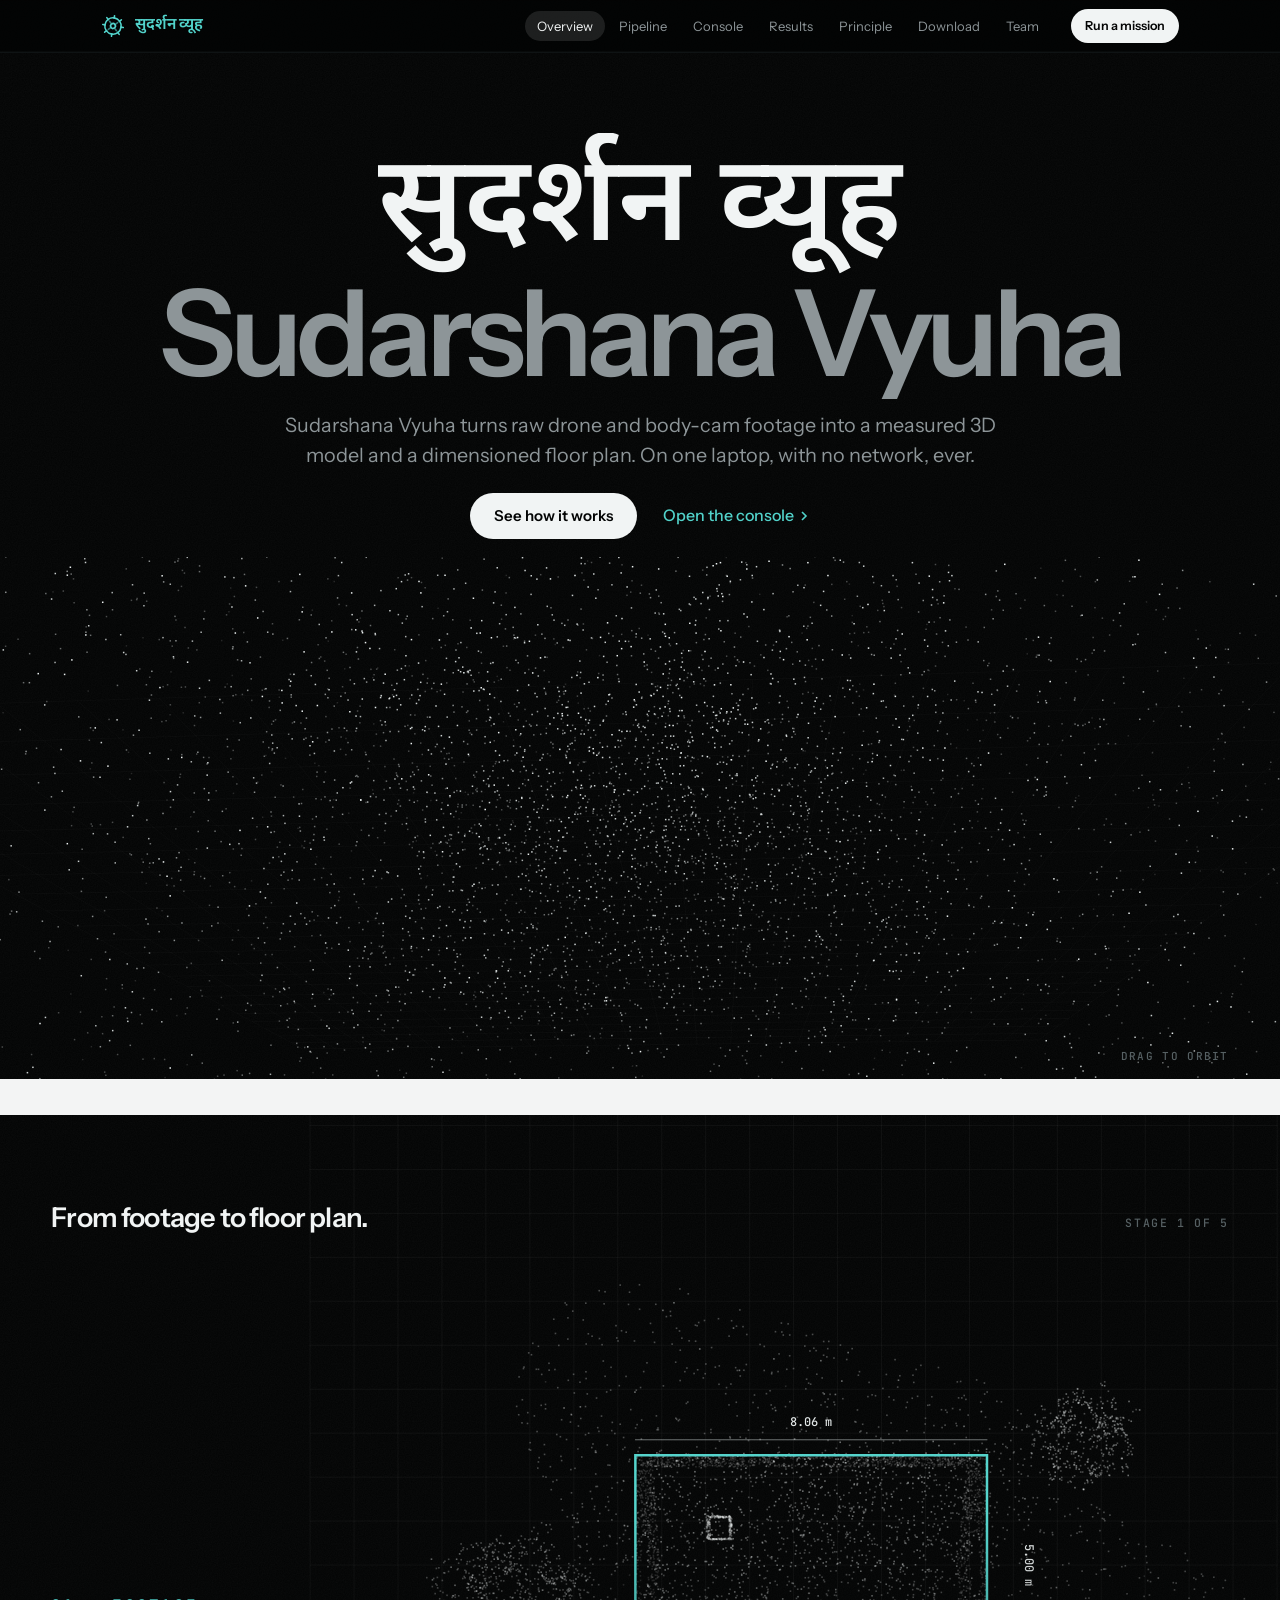
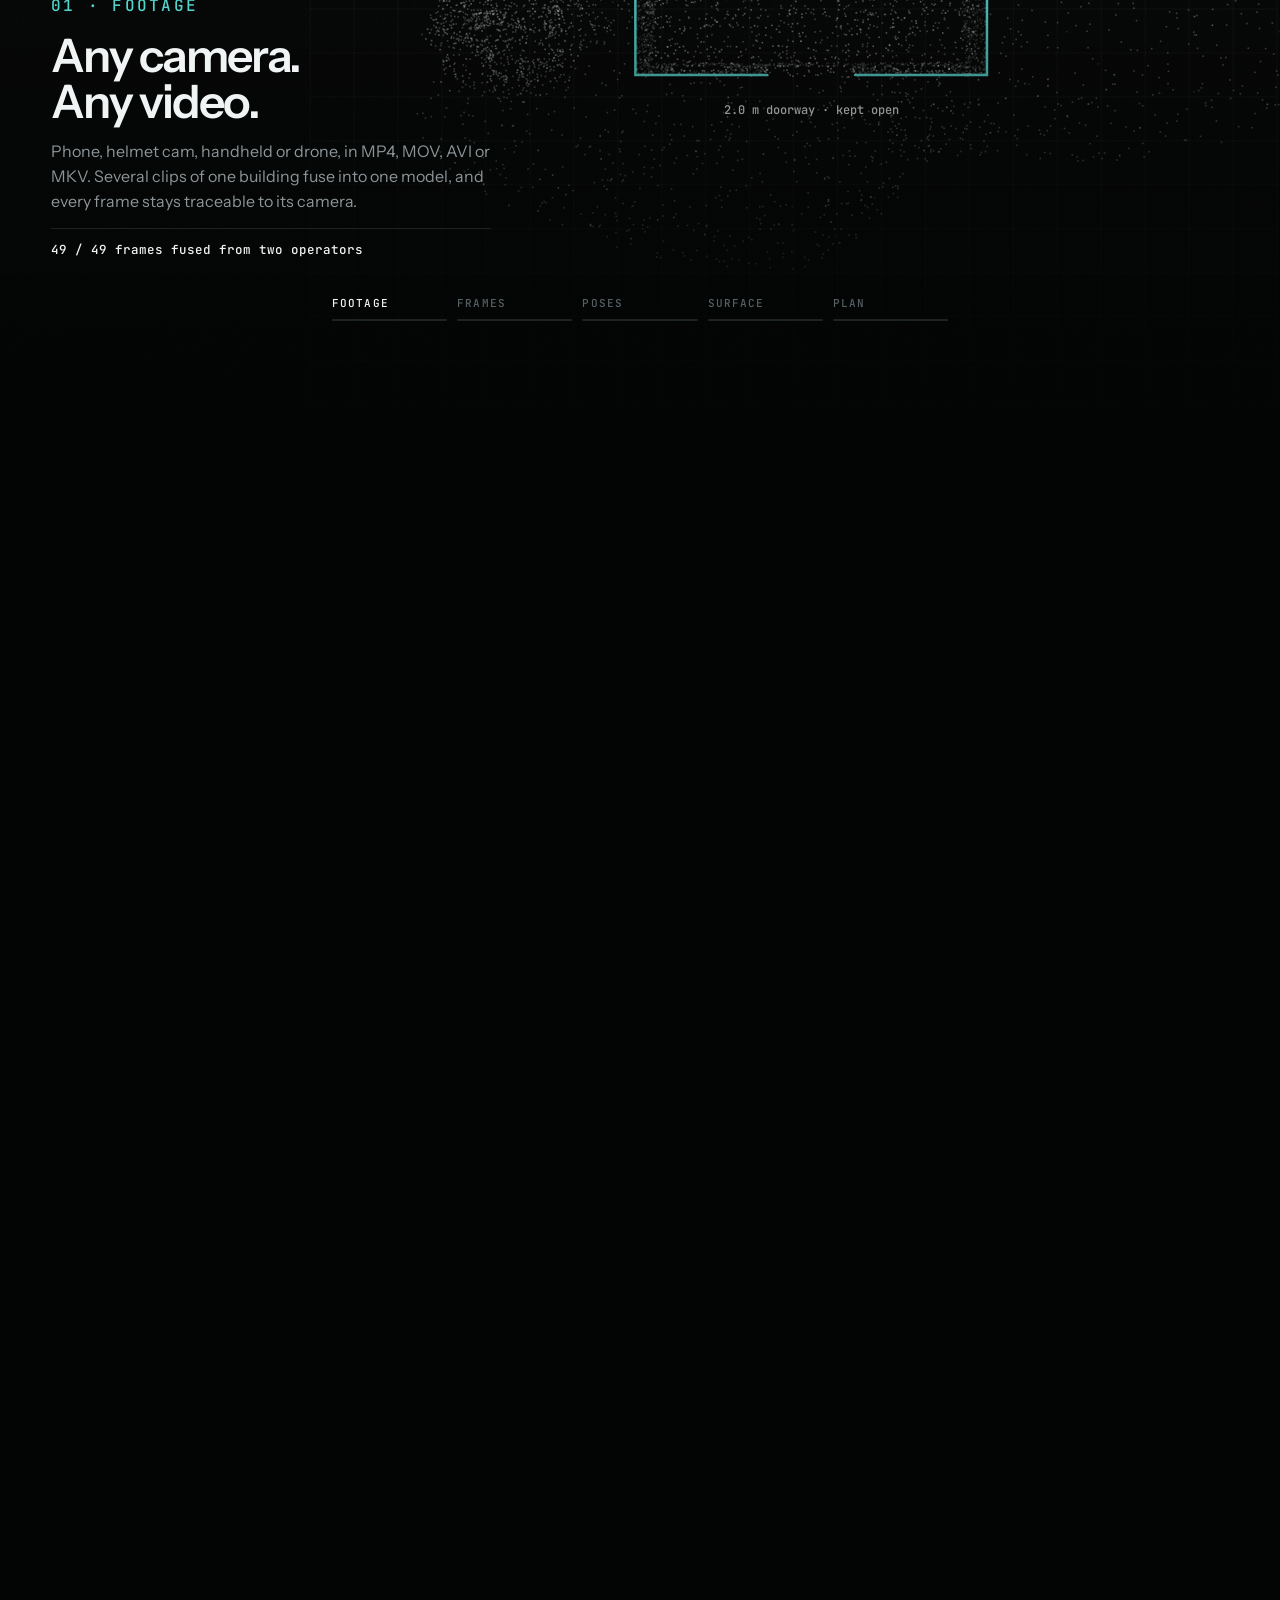
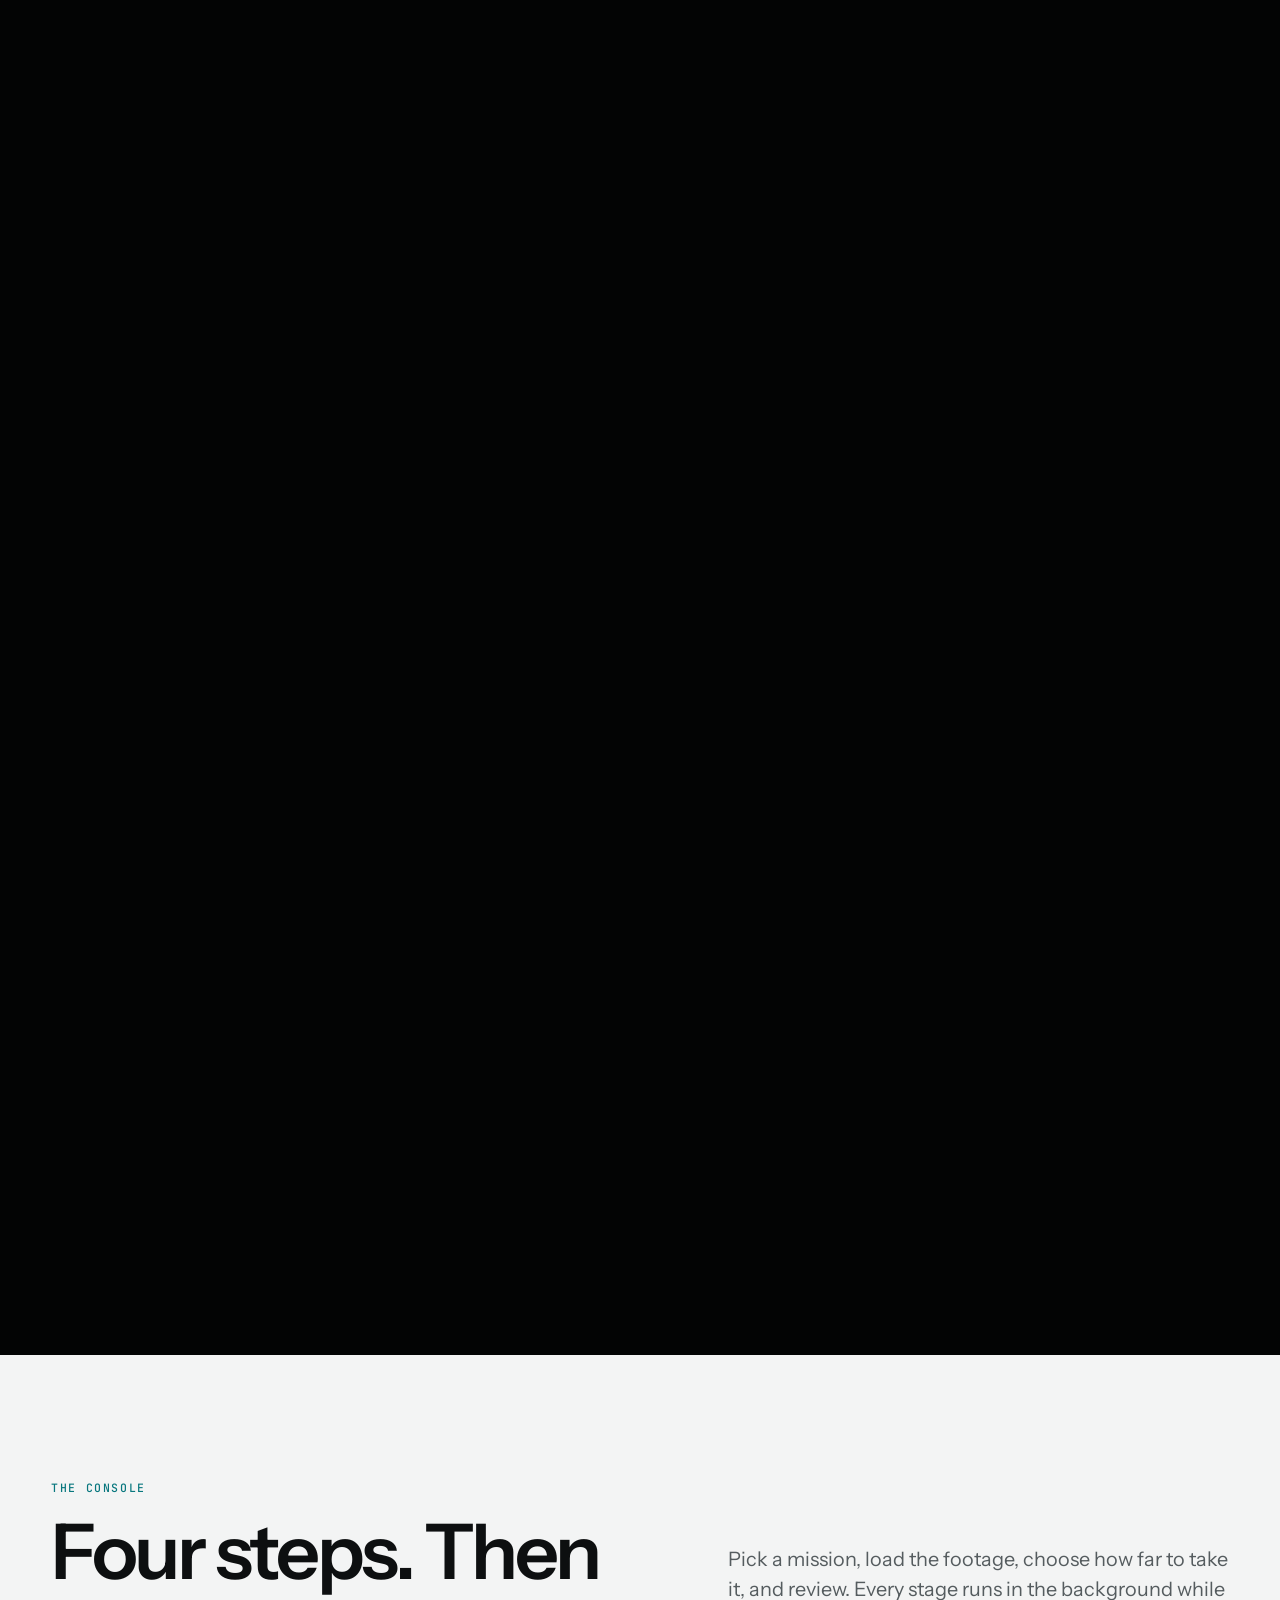
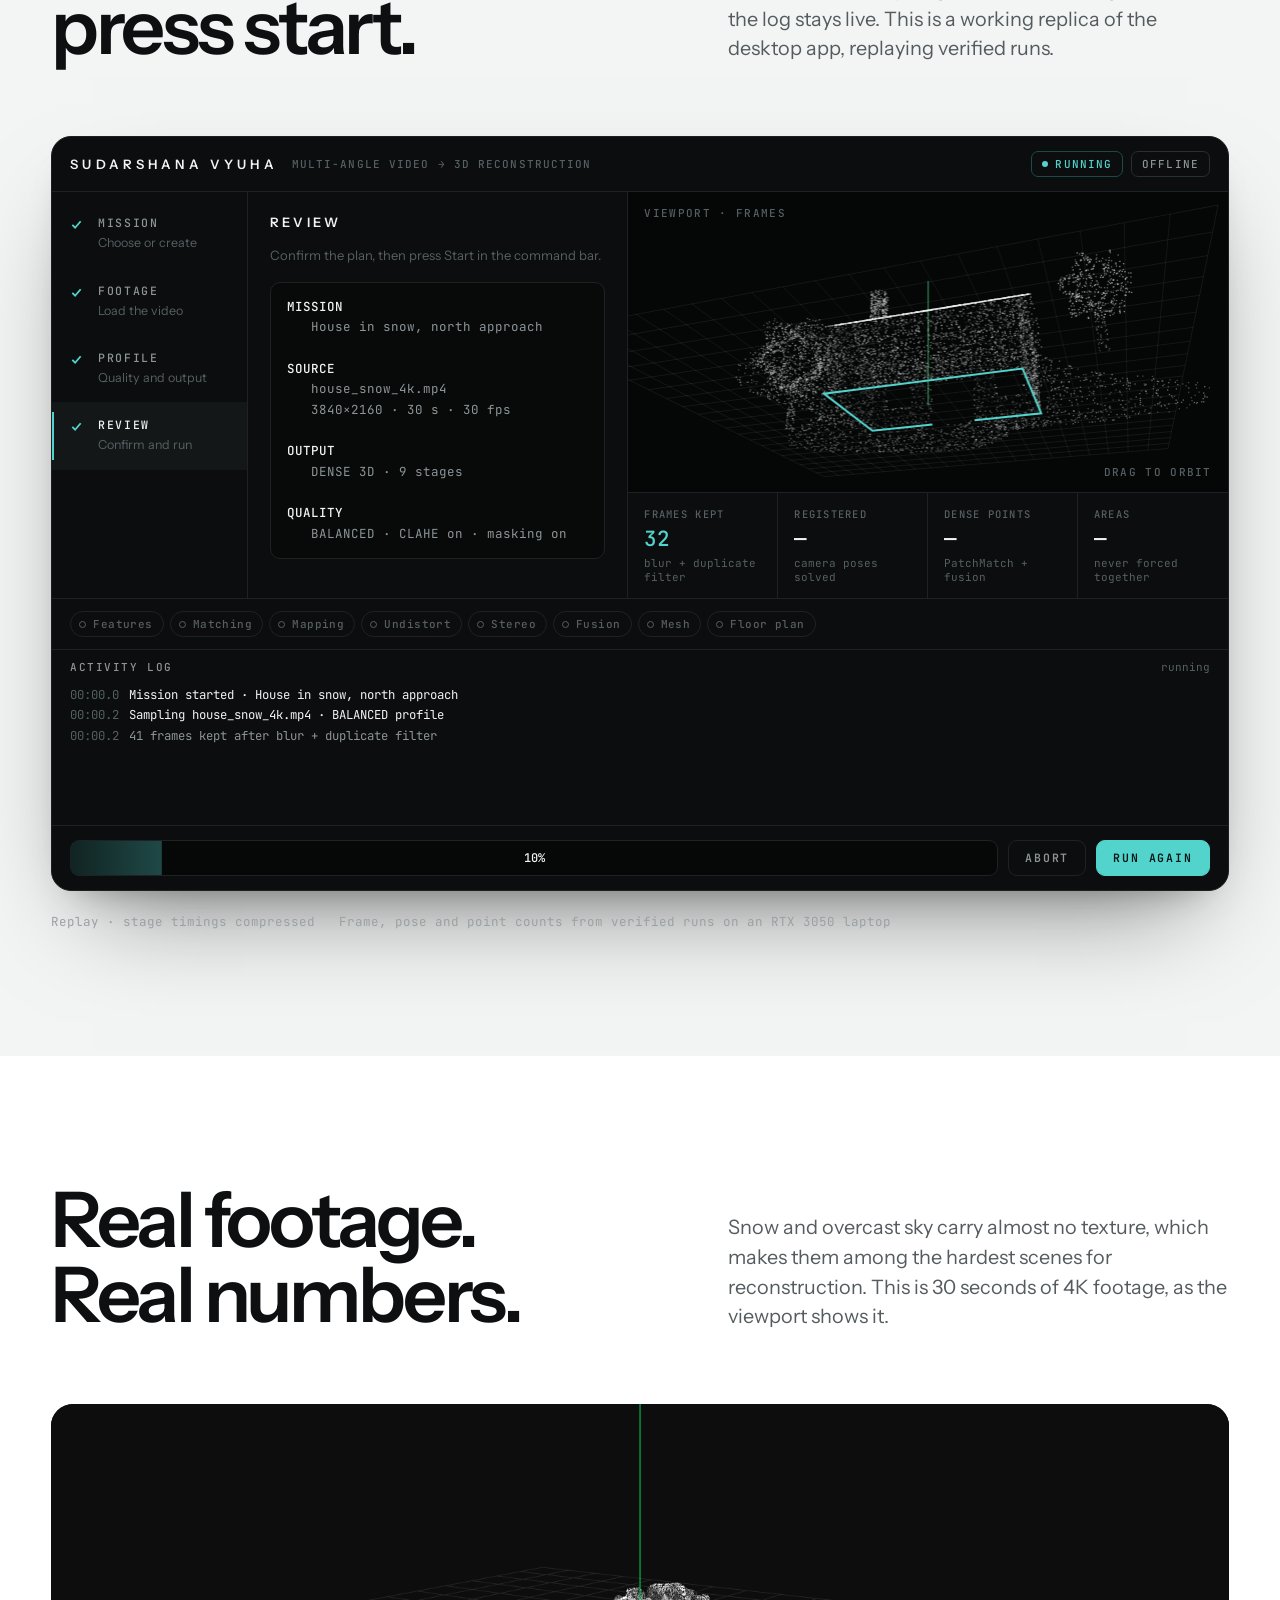
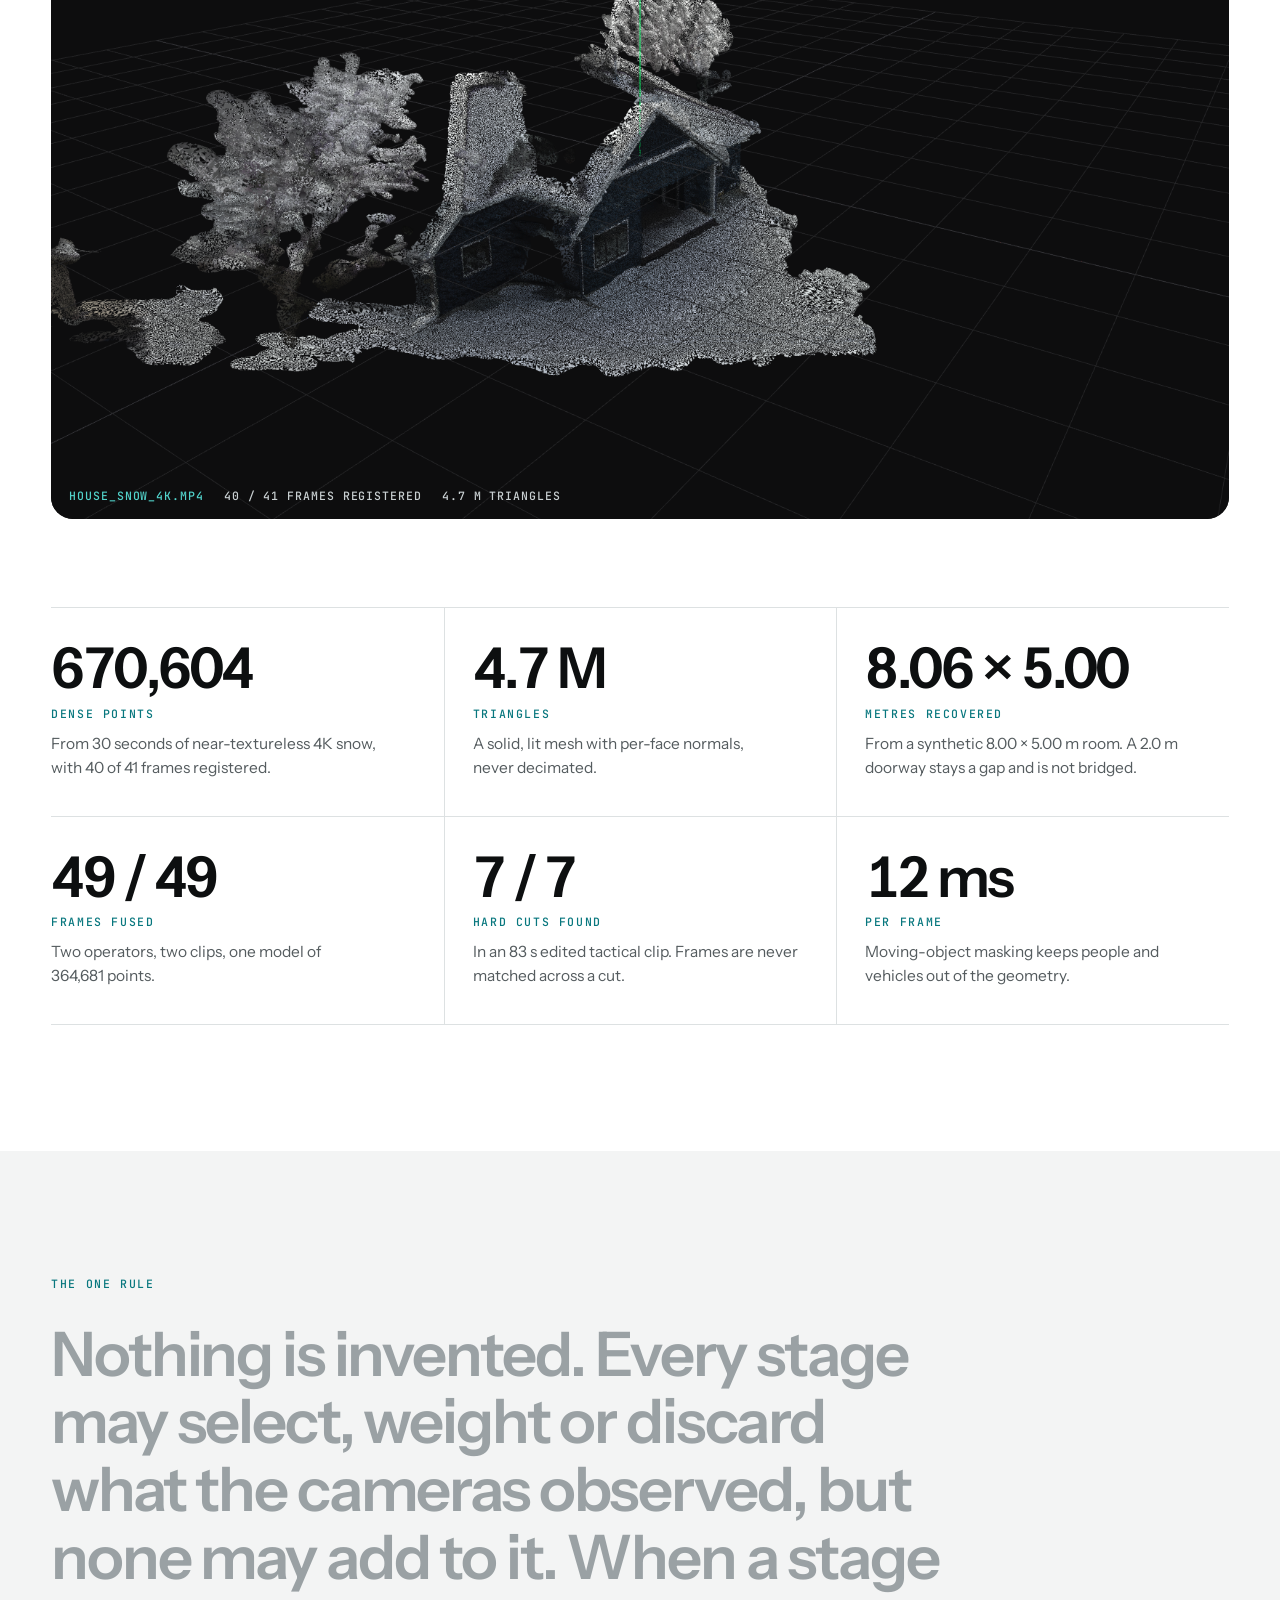
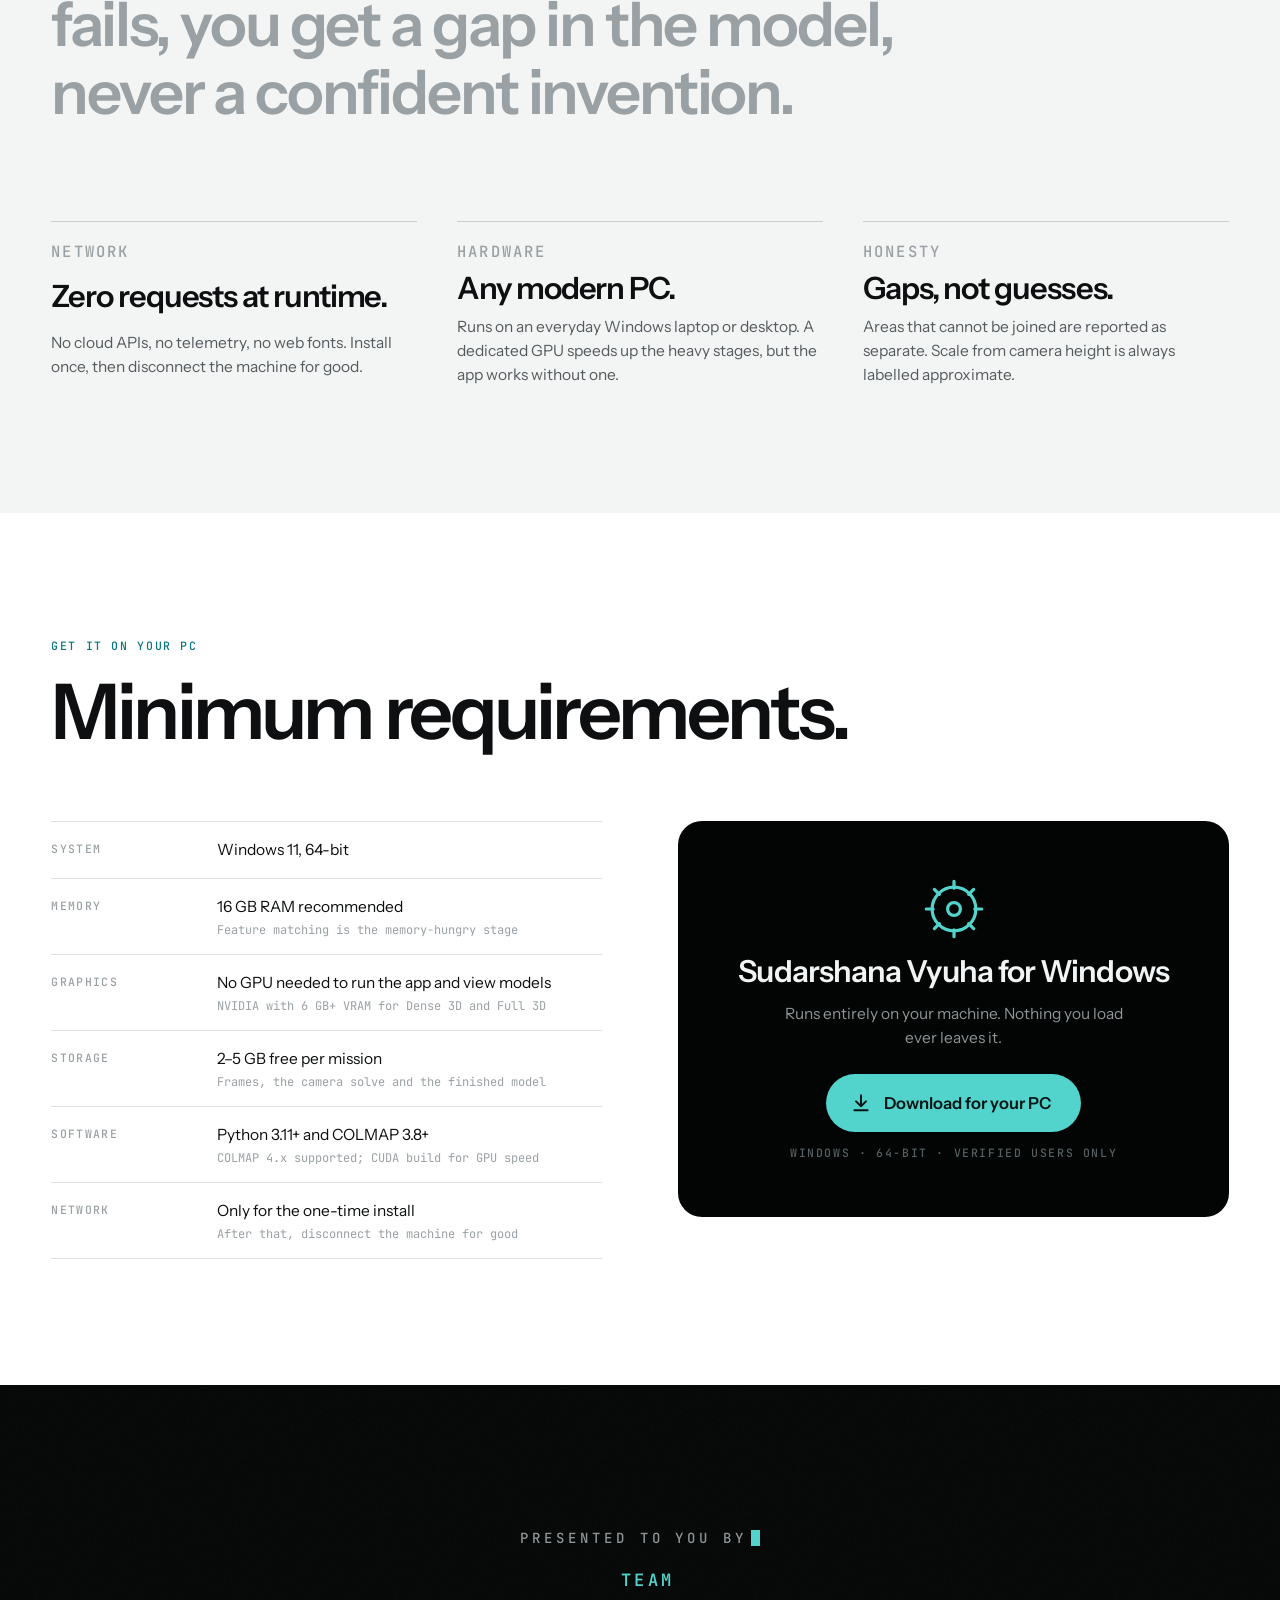
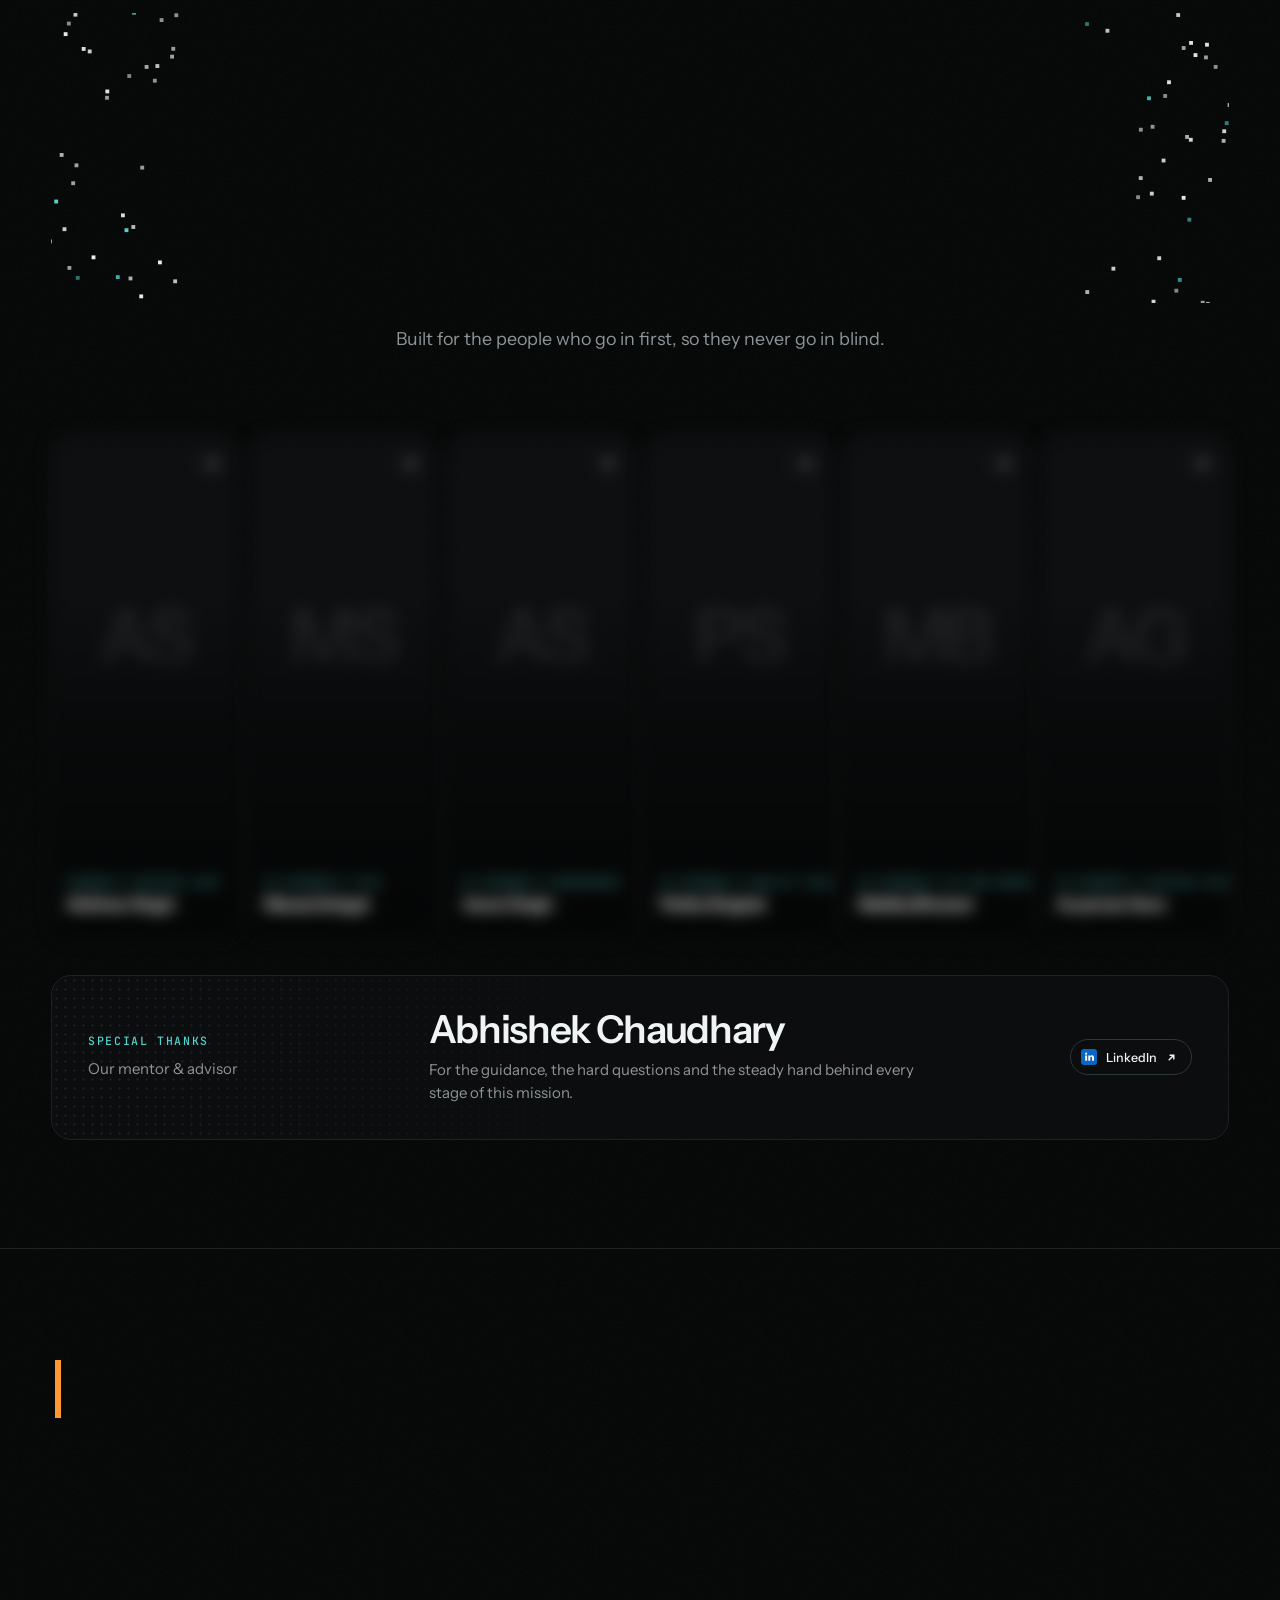
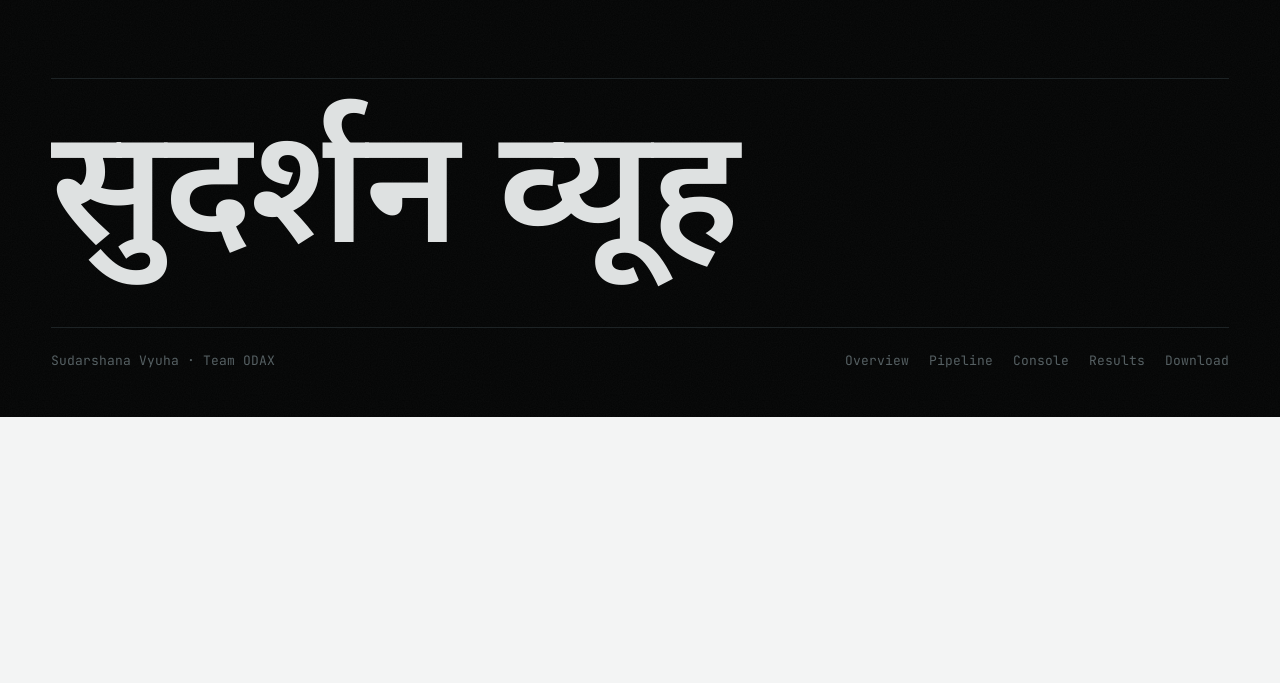
==== commit 36825470: "Gate the download behind verified, reviewed access Visitors sign up, upload a DigiLocker ID and a si" ====
--- a/index.html
+++ b/index.html
@@ -912,13 +912,13 @@
         <svg class="get-mark" viewBox="0 0 24 24" fill="none" stroke="currentColor" stroke-width="1.2" aria-hidden="true"><circle cx="12" cy="12" r="8.2"/><circle cx="12" cy="12" r="2.4"/><g stroke-linecap="round"><path d="M12 1.6v2.6M12 19.8v2.6M1.6 12h2.6M19.8 12h2.6M4.65 4.65l1.84 1.84M17.51 17.51l1.84 1.84M4.65 19.35l1.84-1.84M17.51 6.49l1.84-1.84"/></g></svg>
         <p class="get-h">Sudarshana Vyuha for Windows</p>
         <p class="get-p">Runs entirely on your machine. Nothing you load ever leaves it.</p>
-        <a class="dl-btn" id="dlBtn" href="https://github.com/Abhinav9897S/ProjectSudarshanVyuha/releases/latest" target="_blank" rel="noopener">
+        <a class="dl-btn" id="dlBtn" href="access.html">
           <span class="dl-ring" aria-hidden="true"></span>
           <span class="dl-fill" aria-hidden="true"></span>
           <span class="dl-ico" aria-hidden="true"><svg viewBox="0 0 20 20" fill="none" stroke="currentColor" stroke-width="1.8" stroke-linecap="round" stroke-linejoin="round"><path class="dl-arrow" d="M10 3v10M5.5 8.5L10 13l4.5-4.5"/><path d="M4 16.5h12"/></svg></span>
           <span class="dl-txt" id="dlTxt">Download for your PC</span>
         </a>
-        <p class="get-note label">Windows · 64-bit · GitHub Releases</p>
+        <p class="get-note label">Windows · 64-bit · Verified users only</p>
       </div>
     </div>
   </div>
@@ -1815,7 +1815,7 @@
 const dlBtn = $('#dlBtn'), dlTxt = $('#dlTxt');
 dlBtn.addEventListener('click', () => {
   dlBtn.classList.remove('go'); void dlBtn.offsetWidth; dlBtn.classList.add('go');
-  dlTxt.textContent = 'Opening releases…';
+  dlTxt.textContent = 'Opening secure access…';
   setTimeout(() => { dlTxt.textContent = 'Download for your PC'; dlBtn.classList.remove('go'); }, 2600);
 });
 
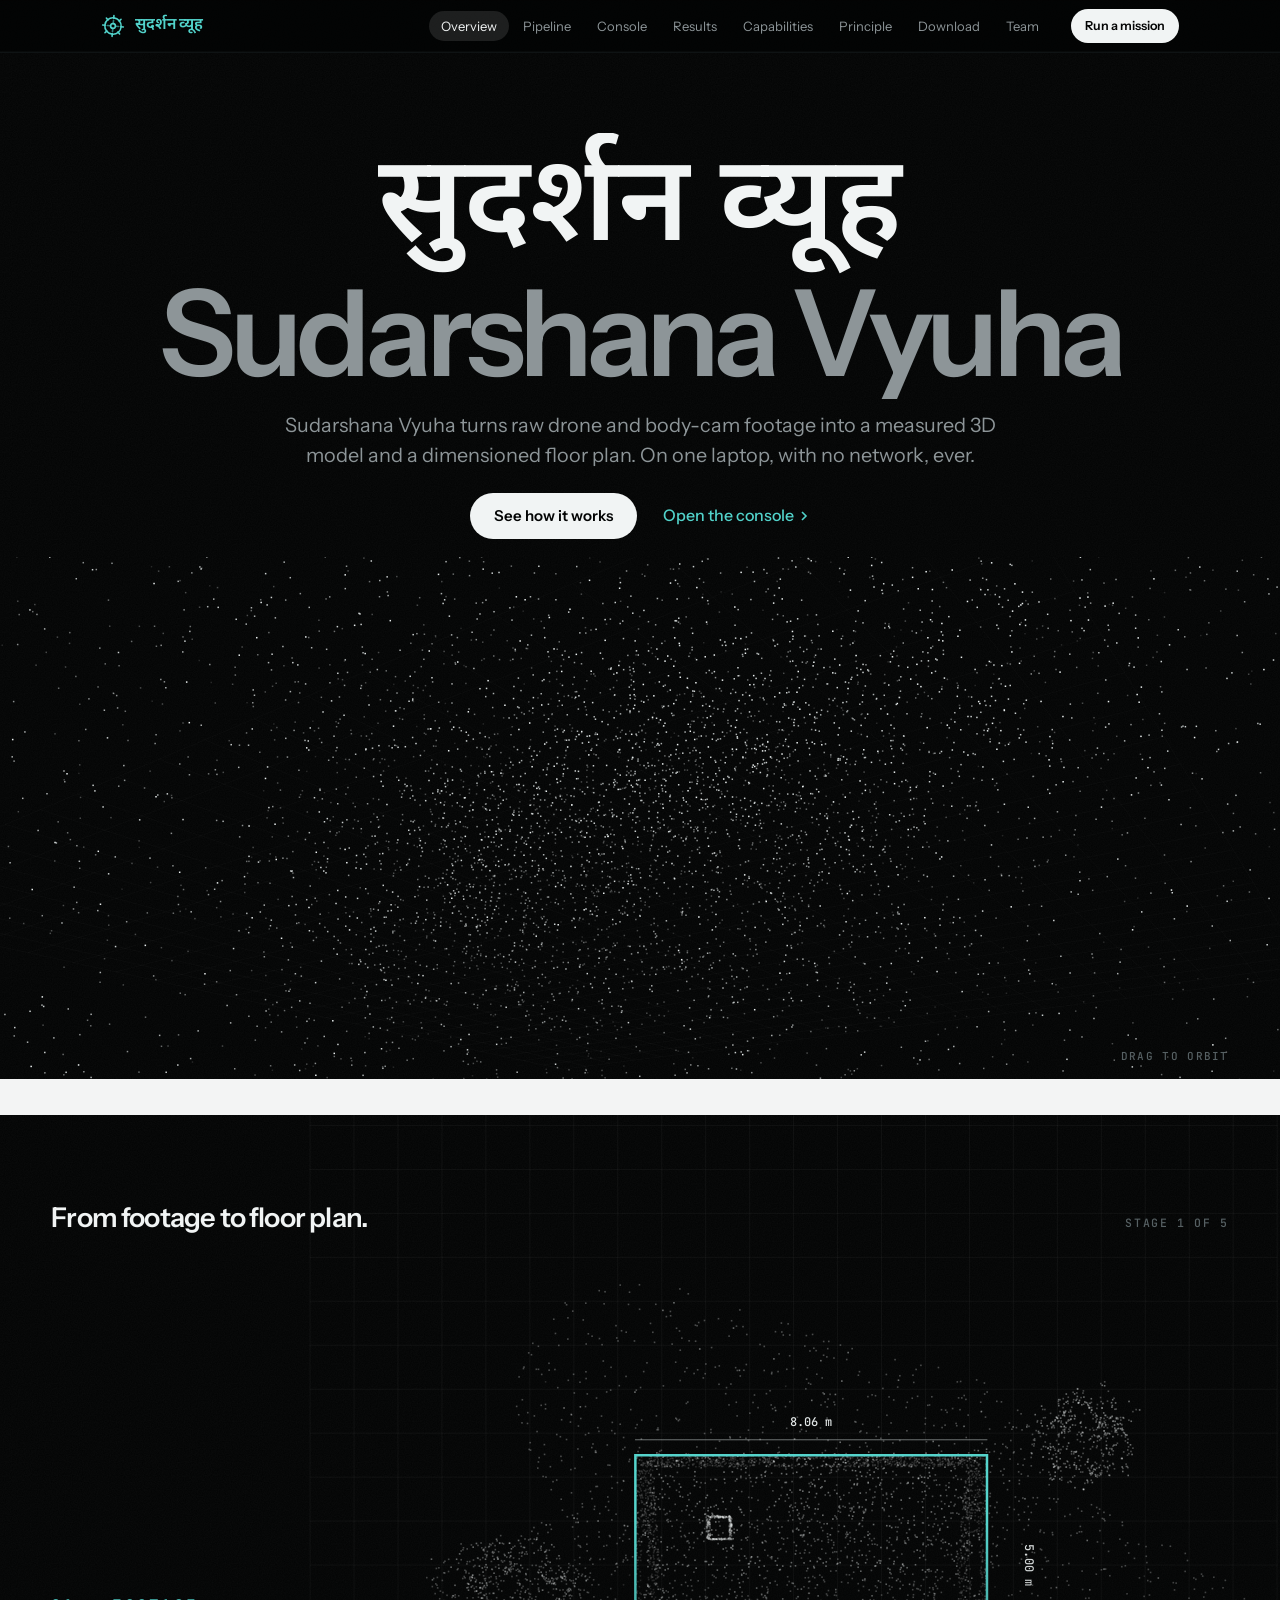
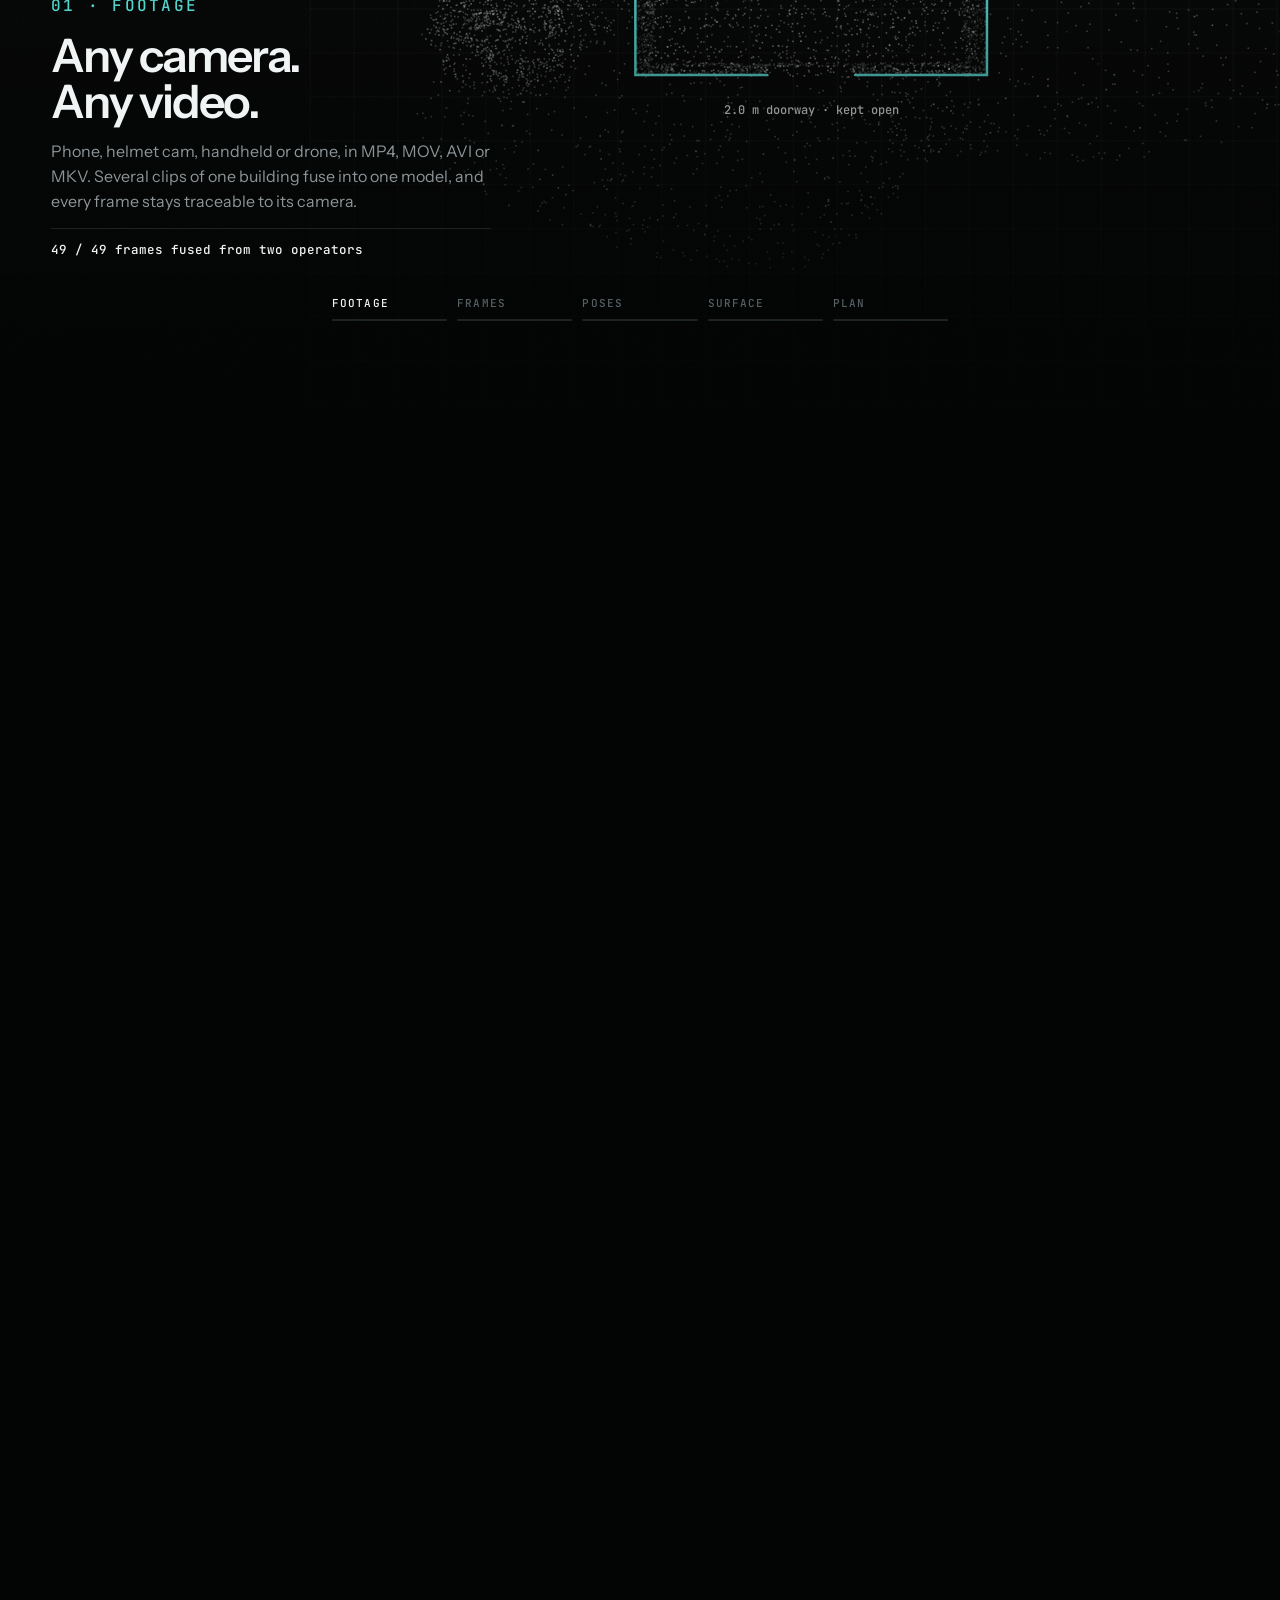
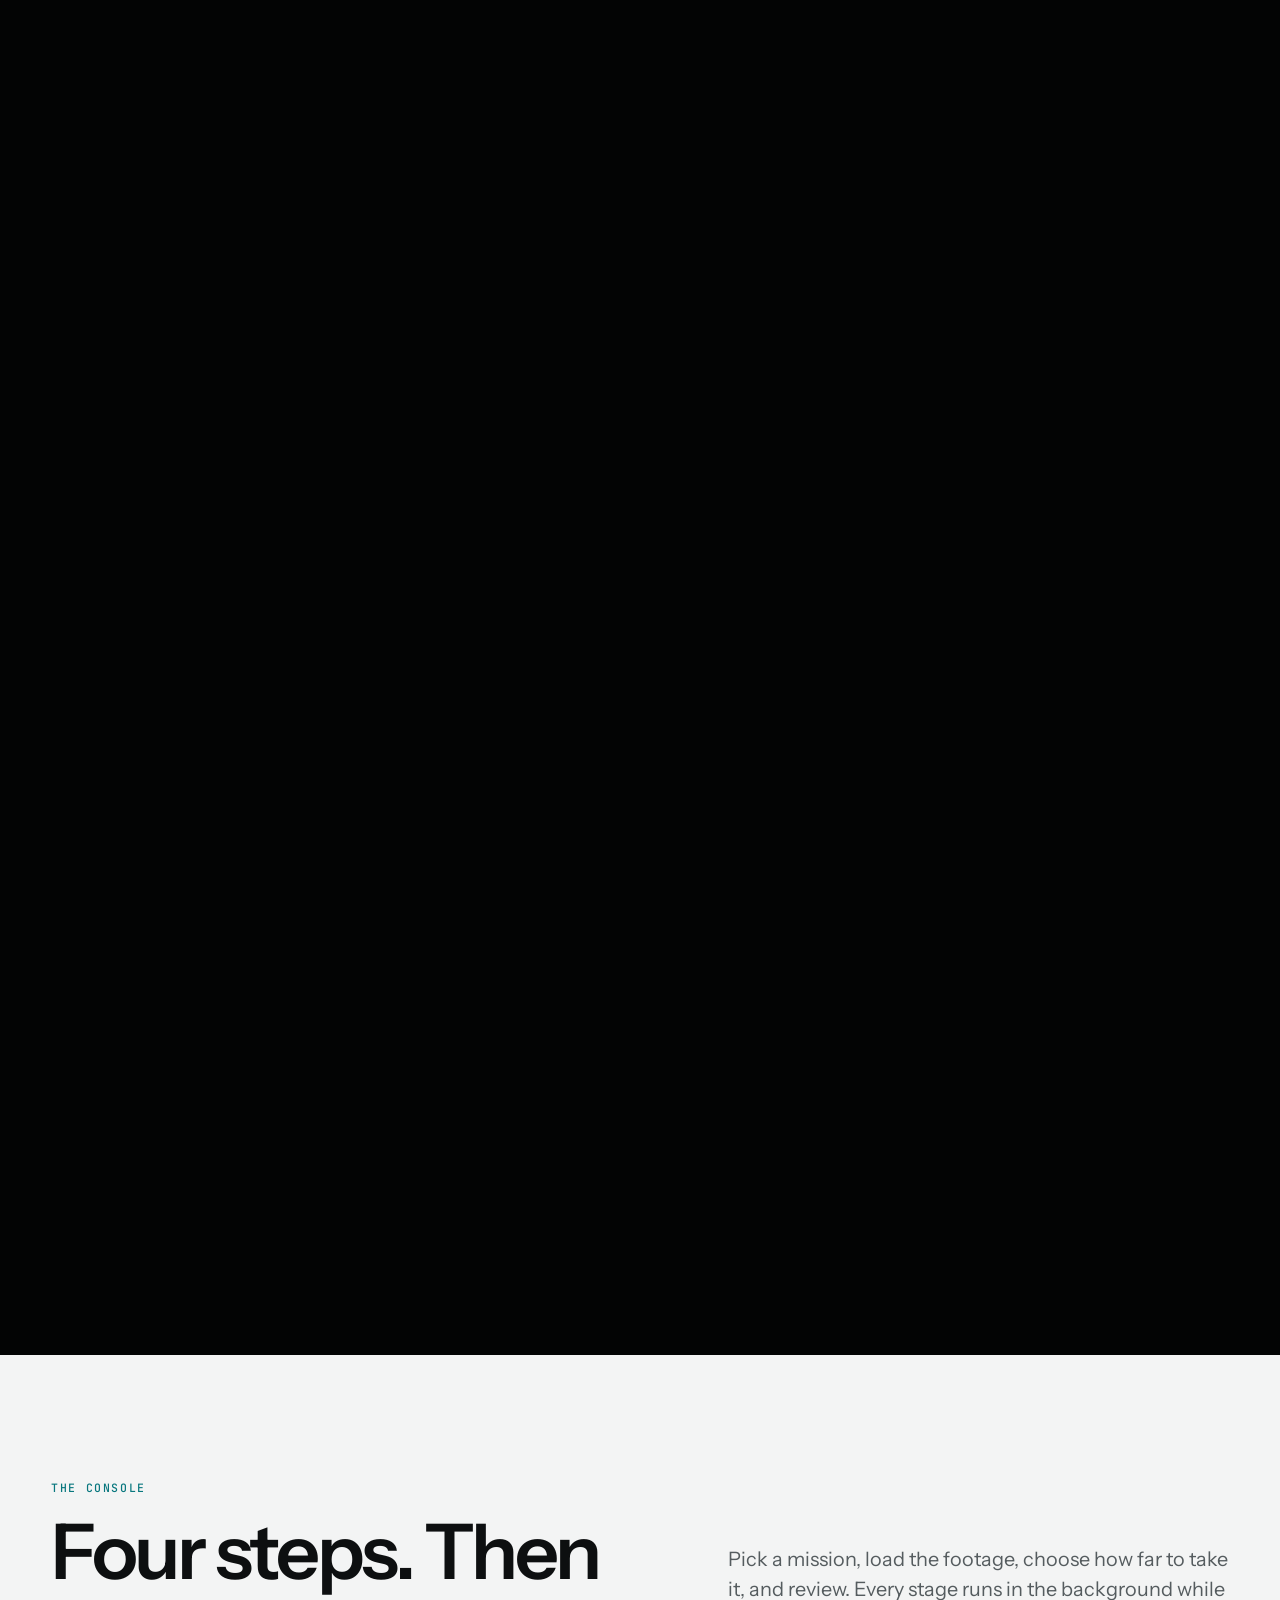
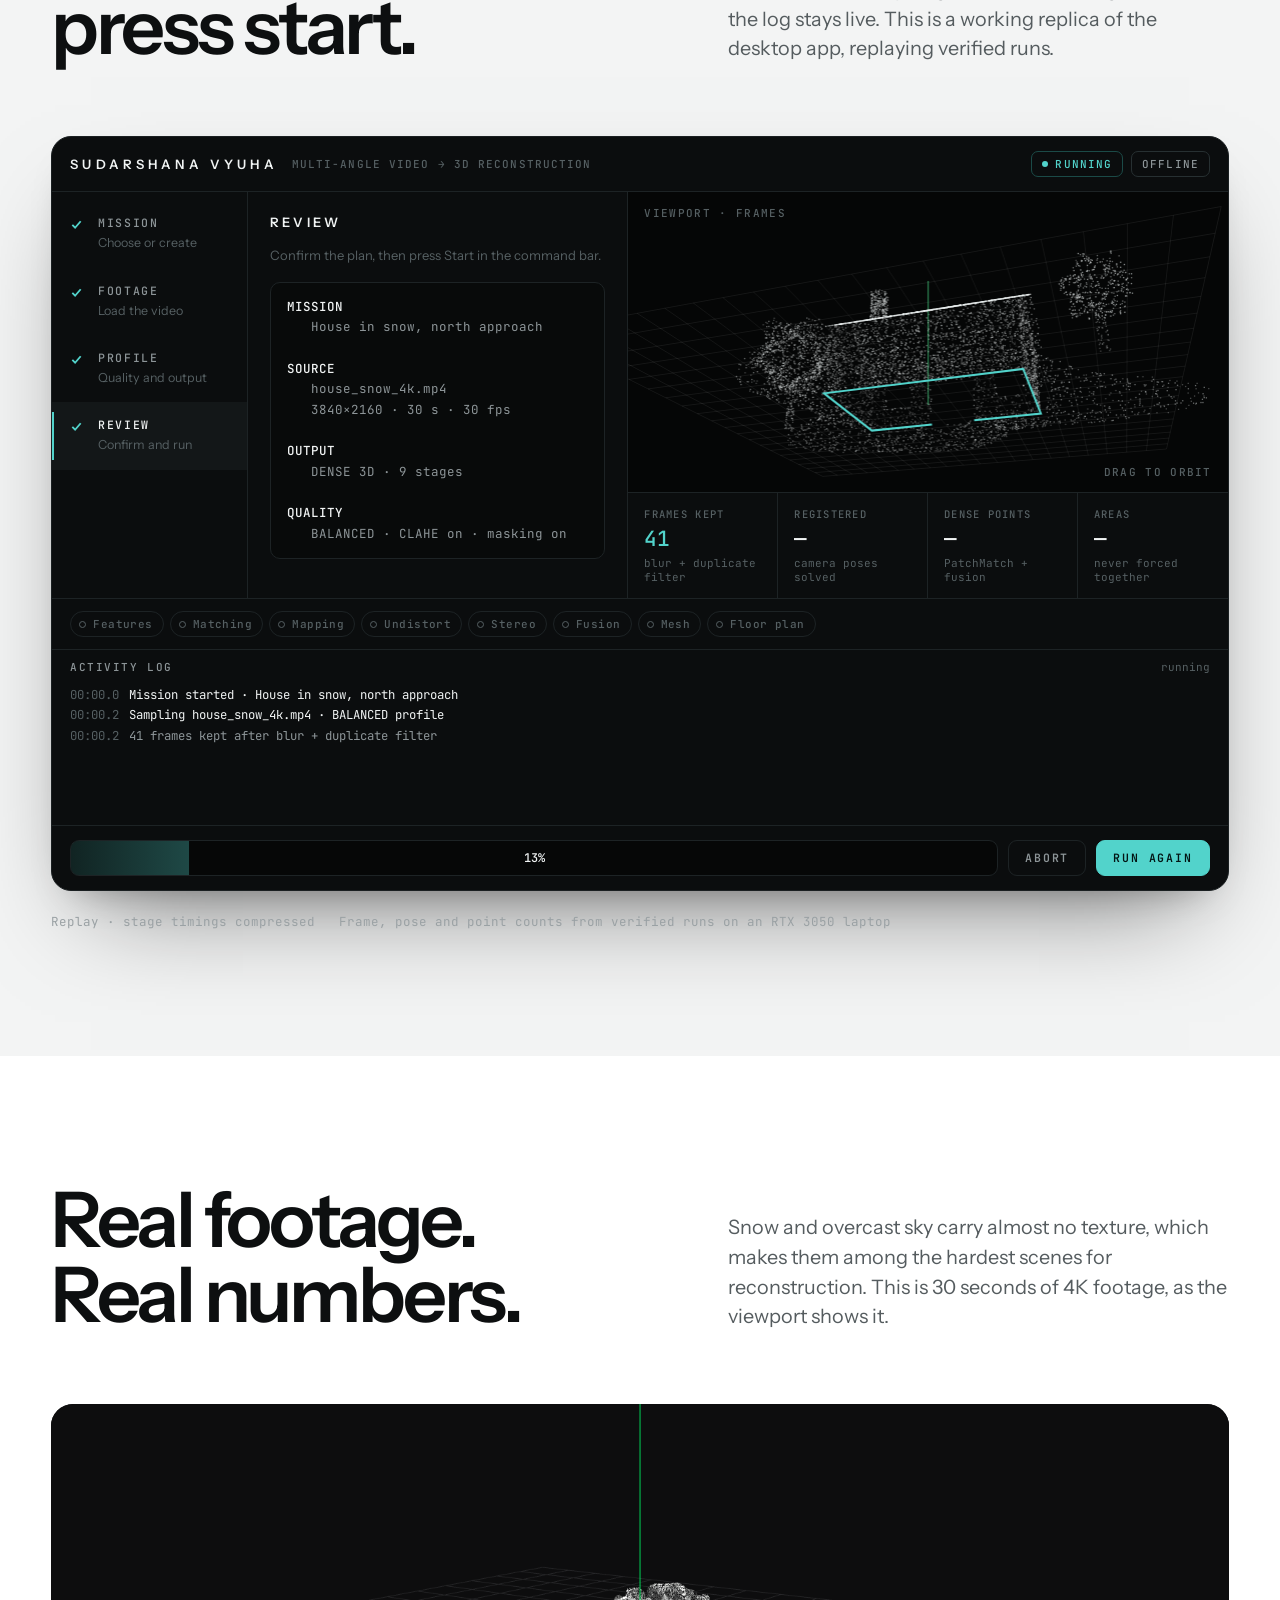
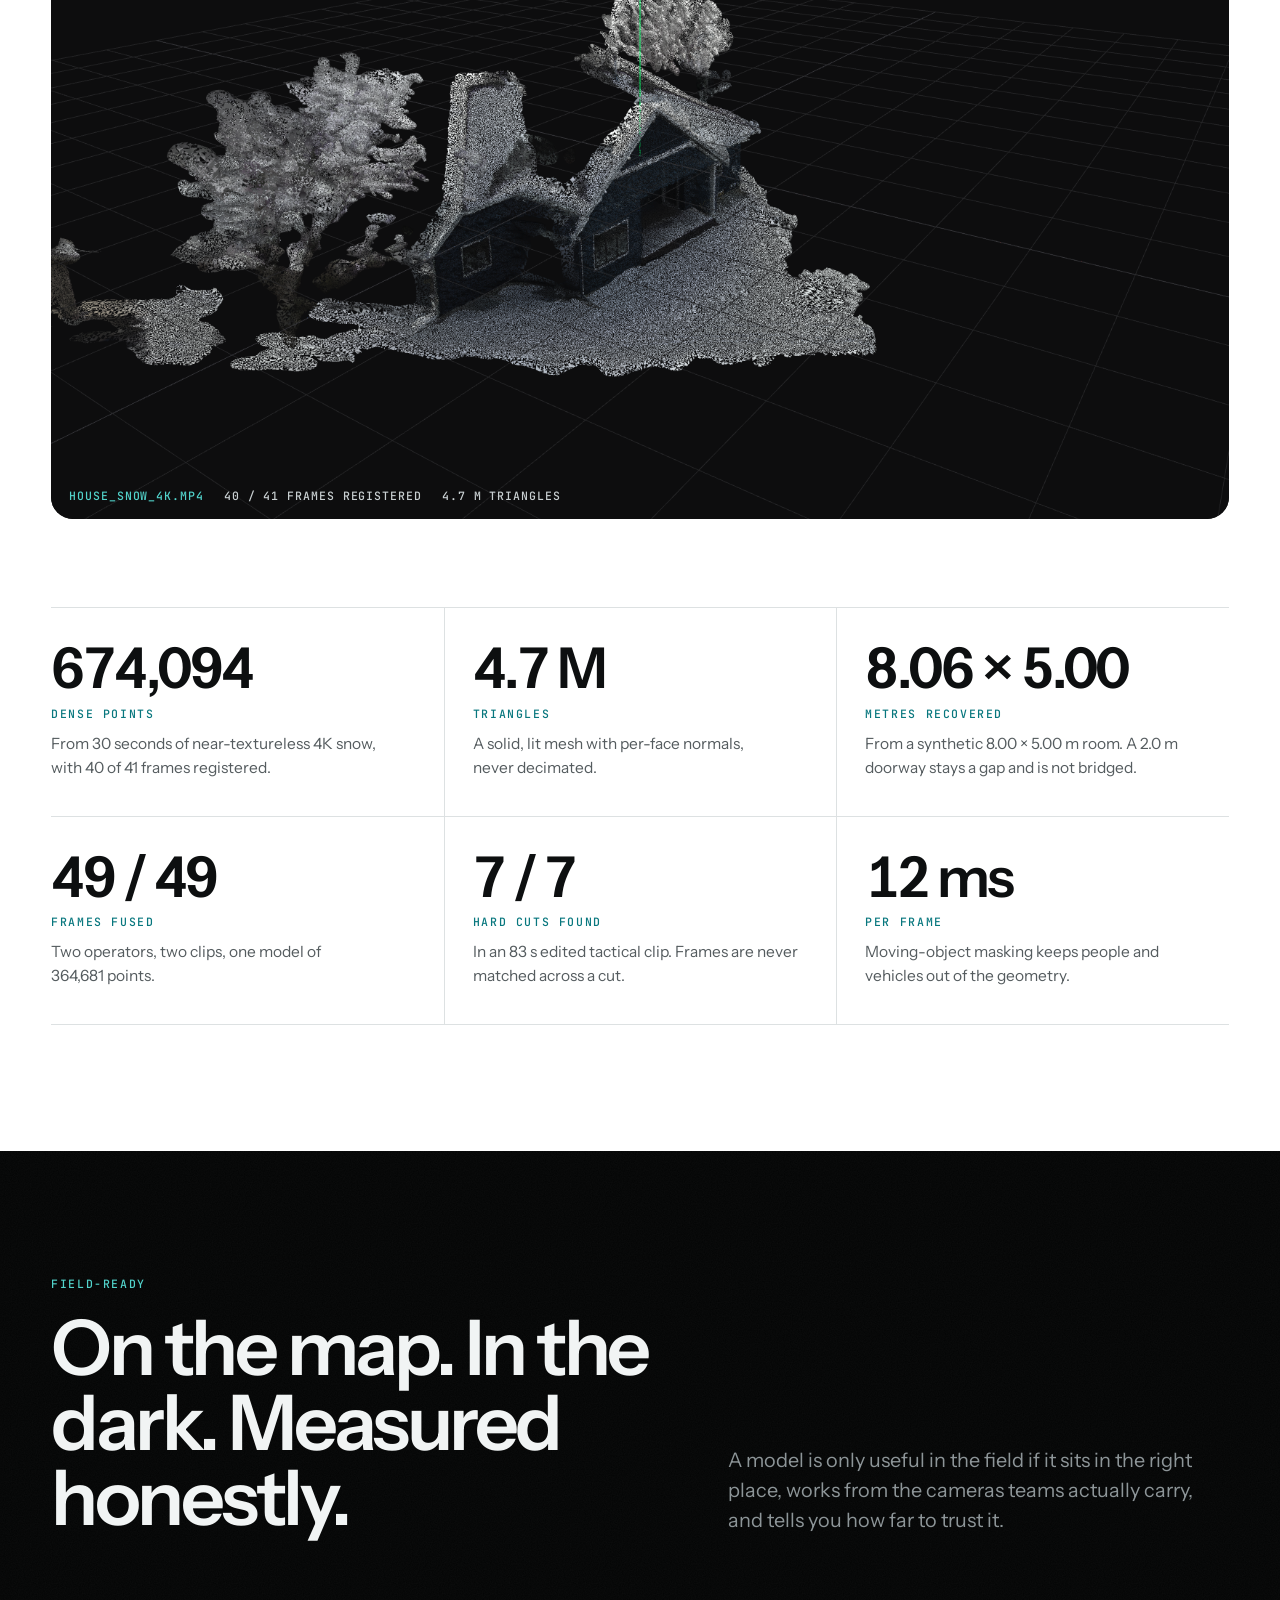
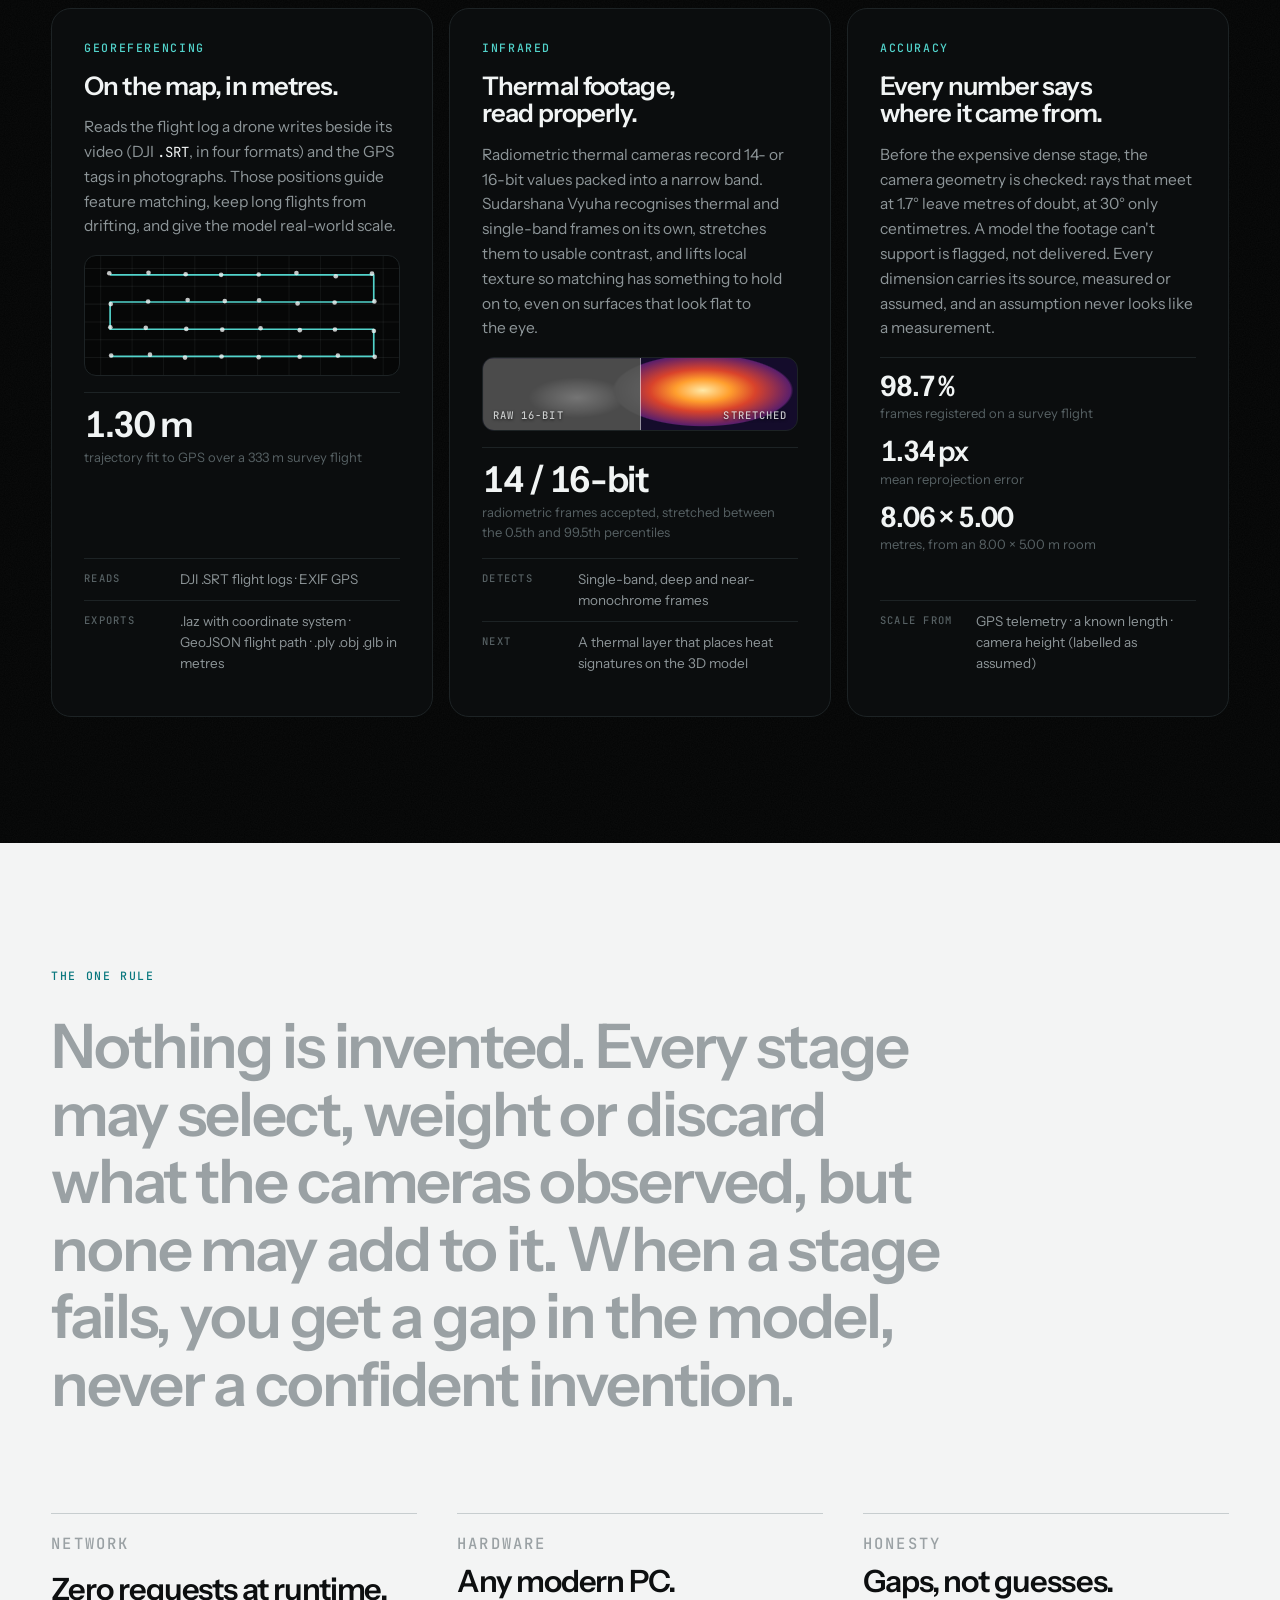
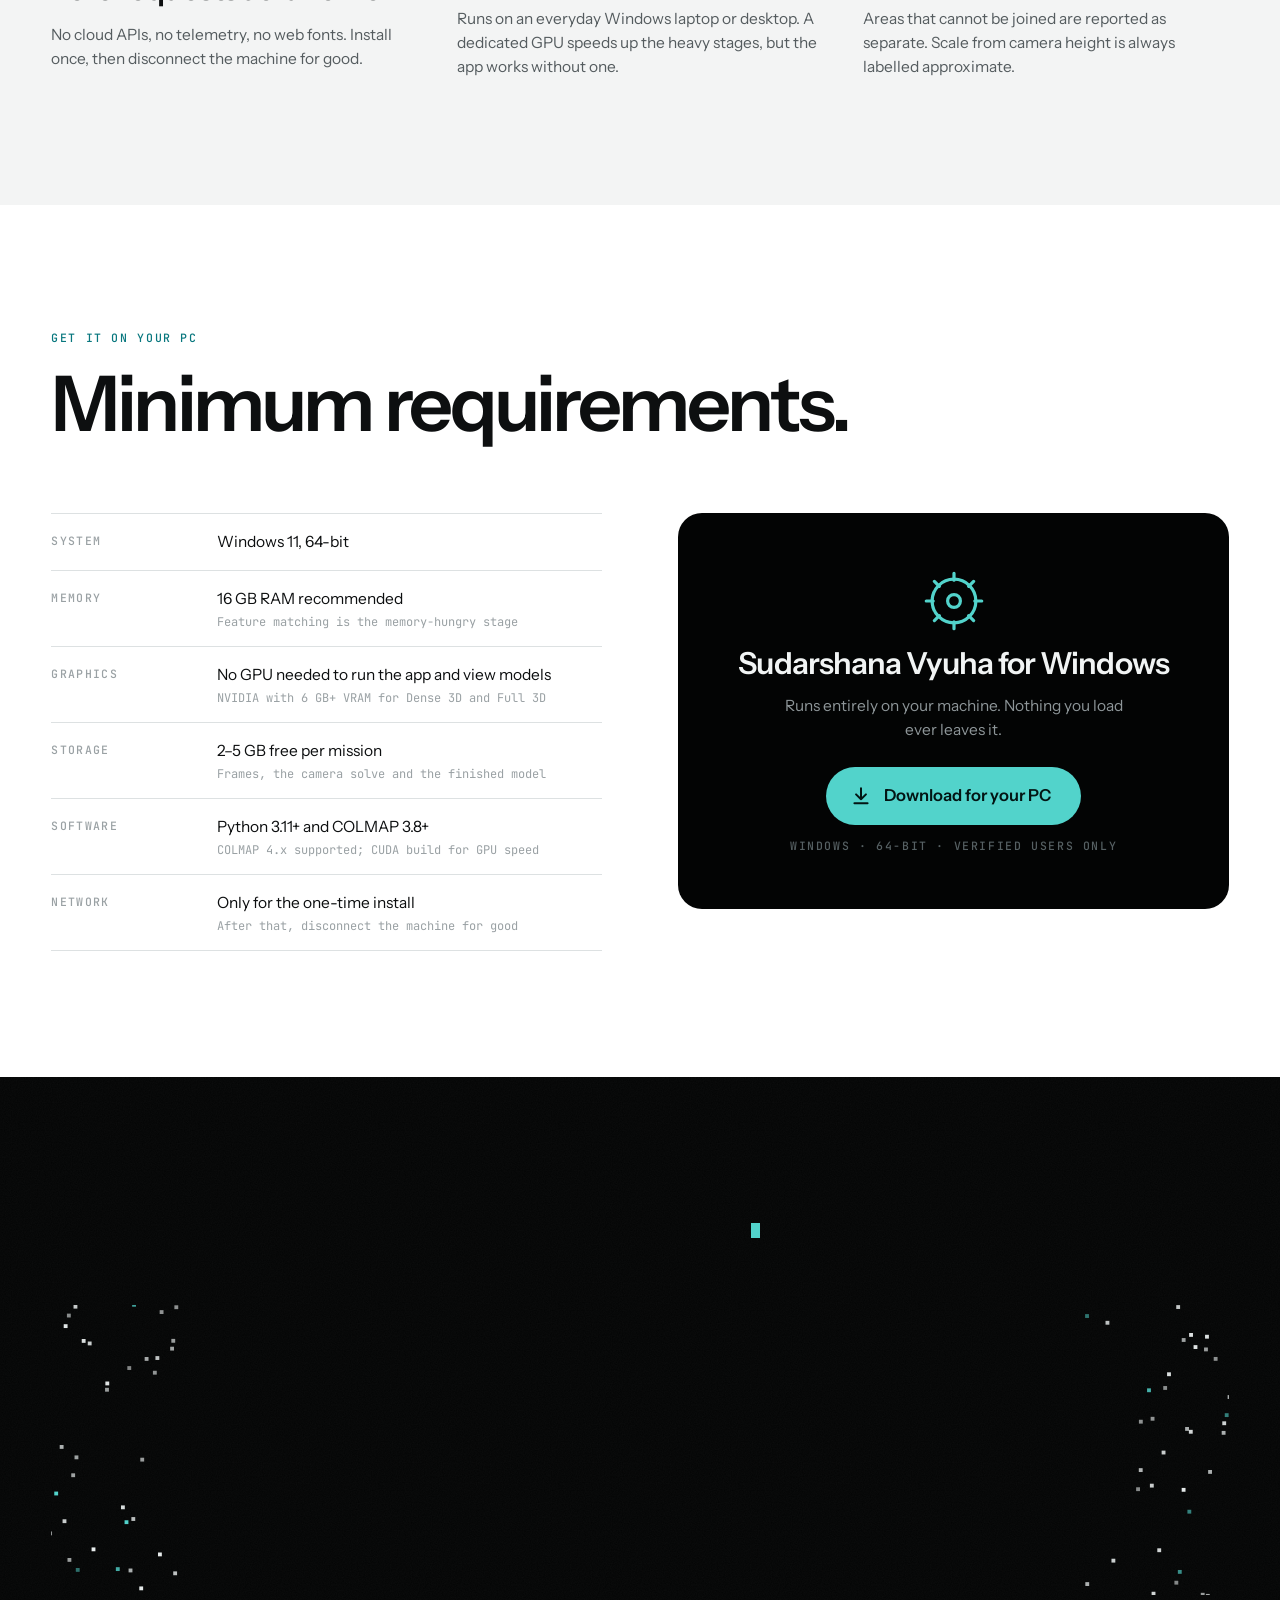
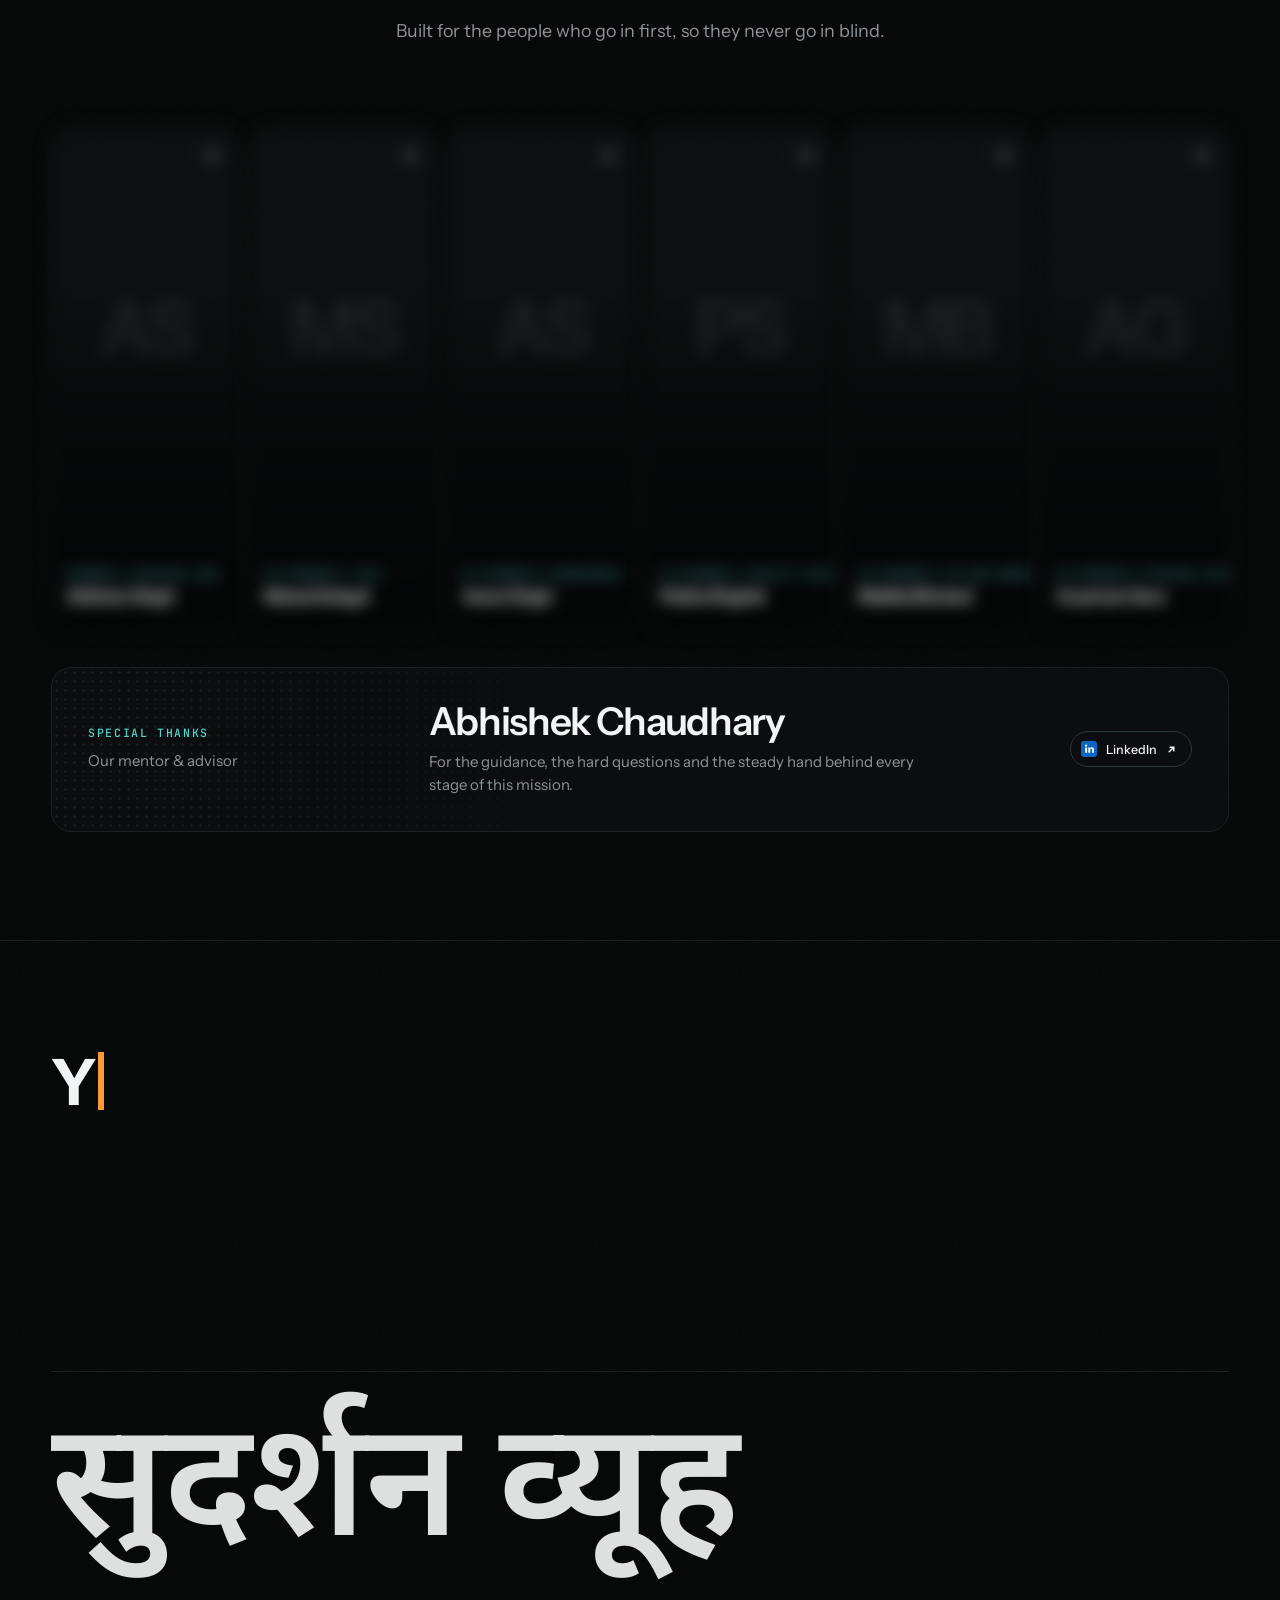
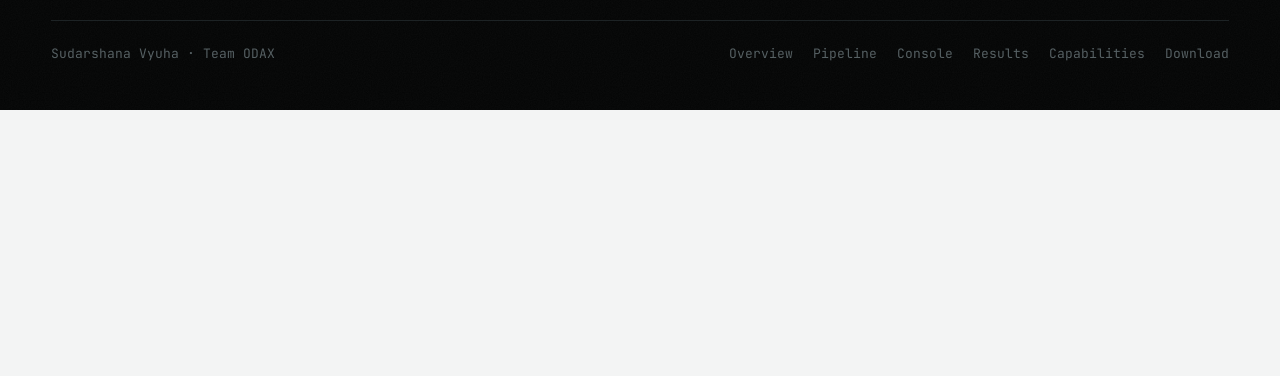
==== commit 66f04832: "Add georeferencing, infrared handling and accuracy to the site Co-Authored-By: Claude Opus 5.5 <nore" ====
--- a/index.html
+++ b/index.html
@@ -5,7 +5,7 @@
 <meta name="viewport" content="width=device-width, initial-scale=1, viewport-fit=cover">
 <title>Sudarshana Vyuha (सुदर्शन व्यूह) · Drone Video to 3D Model & Floor Plan | Team ODAX</title>
 <meta name="description" content="Sudarshana Vyuha (सुदर्शन व्यूह) by Team ODAX turns raw drone and body-cam video into a measured 3D model and a dimensioned floor plan, fully offline on one PC.">
-<meta name="keywords" content="Sudarshana Vyuha, सुदर्शन व्यूह, Sudarshan Vyuha, Team ODAX, drone video to 3D model, 3D reconstruction, floor plan from video, offline photogrammetry">
+<meta name="keywords" content="Sudarshana Vyuha, सुदर्शन व्यूह, Sudarshan Vyuha, Team ODAX, drone video to 3D model, 3D reconstruction, floor plan from video, offline photogrammetry, georeferenced 3D model, DJI SRT telemetry, thermal infrared reconstruction, measurement accuracy">
 <meta name="author" content="Team ODAX">
 <meta name="robots" content="index, follow, max-image-preview:large">
 <link rel="canonical" href="https://sudarshana-vyuha.onrender.com/">
@@ -487,6 +487,40 @@
 @media (max-width:900px){.figs{grid-template-columns:repeat(2,minmax(0,1fr))}.fg:not(:nth-child(3n+1)){padding-left:0;border-left:0}.fg:nth-child(2n){padding-left:24px;border-left:1px solid var(--line)}}
 @media (max-width:560px){.figs{grid-template-columns:1fr}.fg:nth-child(2n){padding-left:0;border-left:0}}
 
+
+/* ---------- field-ready: georeferencing, infrared, accuracy ---------- */
+.field{position:relative;overflow:clip}
+.field .wrap{position:relative;z-index:2}
+.fr-grid3{display:grid;grid-template-columns:repeat(3,minmax(0,1fr));gap:16px}
+@media (max-width:980px){.fr-grid3{grid-template-columns:1fr}}
+.fr{display:flex;flex-direction:column;gap:16px;padding:clamp(22px,2.6vw,32px);border-radius:20px;border:1px solid var(--stage-line);background:var(--stage-2);transition:border-color .4s}
+.fr:hover{border-color:#2c3739}
+.fr-k{color:var(--stage-accent)}
+.fr h3{font-size:clamp(1.4rem,2vw,1.75rem);letter-spacing:-.035em;line-height:1.08}
+.fr>p:not(.label){color:var(--stage-ink-2);font-size:15.5px;line-height:1.6}
+.fr .mono{font-family:var(--mono);font-size:.9em;color:var(--stage-ink)}
+.fr-map{width:100%;height:auto;border-radius:12px;background:#060707;border:1px solid var(--stage-line)}
+.fr-map .fr-grid path{stroke:rgba(236,241,241,.06);stroke-width:1}
+.fr-map .fr-track{fill:none;stroke:var(--stage-accent);stroke-width:1.6;stroke-linejoin:round;stroke-dasharray:1200;stroke-dashoffset:1200;transition:stroke-dashoffset 2.4s var(--ease) .3s}
+.fr-map .fr-fix circle{fill:#f1f4f4;opacity:.8}
+.fr[data-rv="in"] .fr-track,.fr:not([data-rv="pre"]) .fr-track{stroke-dashoffset:0}
+.fr-ir{--heat:radial-gradient(40% 70% at 70% 45%,#ffe9a8 0,#ff9f2e 22%,#d9432b 42%,#5b1f6b 70%,transparent 72%),radial-gradient(22% 40% at 30% 55%,#ffb347 0,#c2372c 45%,transparent 70%),#140c2b;
+  position:relative;height:74px;border-radius:12px;overflow:hidden;border:1px solid var(--stage-line);background:var(--heat);
+  display:flex;justify-content:space-between;align-items:flex-end;padding:8px 10px;font:500 10.5px var(--mono);letter-spacing:.1em;text-transform:uppercase;color:rgba(241,244,244,.8)}
+.fr-ir i{position:absolute;inset:0;background:var(--heat);filter:grayscale(1) contrast(.3) brightness(.8);clip-path:inset(0 50% 0 0)}
+.fr-ir::before{content:"";position:absolute;top:0;bottom:0;left:50%;width:1px;background:rgba(255,255,255,.55);z-index:1}
+.fr-ir span{position:relative;z-index:1;text-shadow:0 1px 3px rgba(0,0,0,.7)}
+.fr-num{display:grid;gap:4px;padding-top:14px;border-top:1px solid var(--stage-line)}
+.fr-num b,.fr-stats b{font:600 clamp(1.8rem,2.8vw,2.4rem)/1 var(--sans);letter-spacing:-.04em;color:var(--stage-ink);font-variant-numeric:tabular-nums}
+.fr-num span,.fr-stats span{font-size:13px;color:var(--stage-ink-3)}
+.fr-stats{display:grid;gap:14px;padding-top:14px;border-top:1px solid var(--stage-line)}
+.fr-stats div{display:grid;gap:3px}
+.fr-stats b{font-size:clamp(1.5rem,2.2vw,1.9rem)}
+.fr-spec{margin:auto 0 0;display:grid}
+.fr-spec div{display:grid;grid-template-columns:86px minmax(0,1fr);gap:10px;padding:10px 0;border-top:1px solid var(--stage-line);font-size:13.5px}
+.fr-spec dt{font:500 10.5px/1.9 var(--mono);letter-spacing:.12em;text-transform:uppercase;color:var(--stage-ink-3)}
+.fr-spec dd{margin:0;color:var(--stage-ink-2)}
+
 /* ---------- principle ---------- */
 .principle{background:var(--bg)}
 .creed{font-size:clamp(2rem,4.8vw,4rem);line-height:1.1;letter-spacing:-.035em;font-weight:600;max-width:24ch;text-wrap:balance}
@@ -714,9 +748,10 @@
       <a href="#pipeline" style="--i:1">Pipeline</a>
       <a href="#console" style="--i:2">Console</a>
       <a href="#results" style="--i:3">Results</a>
-      <a href="#principle" style="--i:4">Principle</a>
-      <a href="#download" style="--i:5">Download</a>
-      <a href="#team" style="--i:6">Team</a>
+      <a href="#accuracy" style="--i:4">Capabilities</a>
+      <a href="#principle" style="--i:5">Principle</a>
+      <a href="#download" style="--i:6">Download</a>
+      <a href="#team" style="--i:7">Team</a>
     </nav>
     <a class="nav-cta" href="#console">Run a mission</a>
     <button class="burger" id="burger" aria-expanded="false" aria-controls="sheet" aria-label="Open menu"><span></span><span></span></button>
@@ -729,9 +764,10 @@
   <a href="#pipeline" style="--i:1"><small>02</small>Pipeline</a>
   <a href="#console" style="--i:2"><small>03</small>Console</a>
   <a href="#results" style="--i:3"><small>04</small>Results</a>
-  <a href="#principle" style="--i:4"><small>05</small>Principle</a>
-  <a href="#download" style="--i:5"><small>06</small>Download</a>
-  <a href="#team" style="--i:6"><small>07</small>Team</a>
+  <a href="#accuracy" style="--i:4"><small>05</small>Capabilities</a>
+  <a href="#principle" style="--i:5"><small>06</small>Principle</a>
+  <a href="#download" style="--i:6"><small>07</small>Download</a>
+  <a href="#team" style="--i:7"><small>08</small>Team</a>
 </div>
 
 <main>
@@ -877,6 +913,64 @@
   </div>
 </section>
 
+<!-- ============ FIELD-READY: GEOREFERENCING · INFRARED · ACCURACY ============ -->
+<section class="sec stage field" id="accuracy" data-name="Capabilities">
+  <div class="grain" aria-hidden="true"></div>
+  <div class="wrap">
+    <div class="sec-head split">
+      <div style="display:grid;gap:18px">
+        <p class="label eyebrow" data-rv>Field-ready</p>
+        <h2 class="h2" data-rv>On the map. In the dark. Measured honestly.</h2>
+      </div>
+      <p class="lead" data-rv>A model is only useful in the field if it sits in the right place, works from the cameras teams actually carry, and tells you how far to trust it.</p>
+    </div>
+
+    <div class="fr-grid3">
+      <article class="fr" data-rv>
+        <p class="label fr-k">Georeferencing</p>
+        <h3>On the map, in metres.</h3>
+        <p>Reads the flight log a drone writes beside its video (DJI <span class="mono">.SRT</span>, in four formats) and the GPS tags in photographs. Those positions guide feature matching, keep long flights from drifting, and give the model real-world scale.</p>
+        <svg class="fr-map" viewBox="0 0 300 114" role="img" aria-label="A survey flight: recorded GPS positions and the camera track fitted to them">
+          <g class="fr-grid"><path d="M0 12H300"/><path d="M0 29H300"/><path d="M0 46H300"/><path d="M0 63H300"/><path d="M0 80H300"/><path d="M0 97H300"/><path d="M15 0V114"/><path d="M45 0V114"/><path d="M75 0V114"/><path d="M105 0V114"/><path d="M135 0V114"/><path d="M165 0V114"/><path d="M195 0V114"/><path d="M225 0V114"/><path d="M255 0V114"/><path d="M285 0V114"/></g>
+          <path class="fr-track" d="M24 18 L276 18 L276 44 L24 44 L24 70 L276 70 L276 96 L24 96"/>
+          <g class="fr-fix"><circle cx="23.2" cy="16.5" r="2.2"/><circle cx="60.7" cy="16.1" r="2.2"/><circle cx="96.2" cy="17.4" r="2.2"/><circle cx="130.1" cy="18.0" r="2.2"/><circle cx="166.0" cy="17.7" r="2.2"/><circle cx="202.1" cy="16.2" r="2.2"/><circle cx="239.7" cy="19.4" r="2.2"/><circle cx="274.3" cy="16.8" r="2.2"/><circle cx="24.6" cy="46.0" r="2.2"/><circle cx="60.3" cy="43.5" r="2.2"/><circle cx="98.1" cy="42.0" r="2.2"/><circle cx="133.6" cy="43.1" r="2.2"/><circle cx="166.4" cy="42.3" r="2.2"/><circle cx="203.2" cy="45.4" r="2.2"/><circle cx="238.6" cy="44.4" r="2.2"/><circle cx="276.6" cy="43.4" r="2.2"/><circle cx="24.2" cy="68.1" r="2.2"/><circle cx="58.1" cy="68.7" r="2.2"/><circle cx="96.8" cy="69.7" r="2.2"/><circle cx="131.2" cy="70.4" r="2.2"/><circle cx="167.8" cy="69.1" r="2.2"/><circle cx="205.3" cy="70.9" r="2.2"/><circle cx="238.9" cy="70.3" r="2.2"/><circle cx="276.1" cy="71.7" r="2.2"/><circle cx="25.0" cy="95.1" r="2.2"/><circle cx="62.1" cy="94.3" r="2.2"/><circle cx="95.6" cy="97.1" r="2.2"/><circle cx="130.5" cy="96.0" r="2.2"/><circle cx="166.0" cy="96.7" r="2.2"/><circle cx="205.2" cy="96.3" r="2.2"/><circle cx="241.7" cy="95.2" r="2.2"/><circle cx="276.9" cy="96.4" r="2.2"/></g>
+        </svg>
+        <div class="fr-num"><b>1.30 m</b><span>trajectory fit to GPS over a 333 m survey flight</span></div>
+        <dl class="fr-spec">
+          <div><dt>Reads</dt><dd>DJI .SRT flight logs · EXIF GPS</dd></div>
+          <div><dt>Exports</dt><dd>.laz with coordinate system · GeoJSON flight path · .ply .obj .glb in metres</dd></div>
+        </dl>
+      </article>
+
+      <article class="fr" data-rv>
+        <p class="label fr-k">Infrared</p>
+        <h3>Thermal footage, read properly.</h3>
+        <p>Radiometric thermal cameras record 14- or 16-bit values packed into a narrow band. Sudarshana Vyuha recognises thermal and single-band frames on its own, stretches them to usable contrast, and lifts local texture so matching has something to hold on to, even on surfaces that look flat to the eye.</p>
+        <div class="fr-ir" aria-hidden="true"><i></i><span>raw 16-bit</span><span>stretched</span></div>
+        <div class="fr-num"><b>14 / 16-bit</b><span>radiometric frames accepted, stretched between the 0.5th and 99.5th percentiles</span></div>
+        <dl class="fr-spec">
+          <div><dt>Detects</dt><dd>Single-band, deep and near-monochrome frames</dd></div>
+          <div><dt>Next</dt><dd>A thermal layer that places heat signatures on the 3D model</dd></div>
+        </dl>
+      </article>
+
+      <article class="fr" data-rv>
+        <p class="label fr-k">Accuracy</p>
+        <h3>Every number says where it came from.</h3>
+        <p>Before the expensive dense stage, the camera geometry is checked: rays that meet at 1.7° leave metres of doubt, at 30° only centimetres. A model the footage can't support is flagged, not delivered. Every dimension carries its source, measured or assumed, and an assumption never looks like a measurement.</p>
+        <div class="fr-stats">
+          <div><b>98.7 %</b><span>frames registered on a survey flight</span></div>
+          <div><b>1.34 px</b><span>mean reprojection error</span></div>
+          <div><b>8.06 × 5.00</b><span>metres, from an 8.00 × 5.00 m room</span></div>
+        </div>
+        <dl class="fr-spec">
+          <div><dt>Scale from</dt><dd>GPS telemetry · a known length · camera height (labelled as assumed)</dd></div>
+        </dl>
+      </article>
+    </div>
+  </div>
+</section>
+
 <!-- ============ PRINCIPLE ============ -->
 <section class="sec principle" id="principle" data-name="Principle">
   <div class="wrap">
@@ -959,7 +1053,7 @@
     <p class="foot-deva" lang="hi">सुदर्शन व्यूह</p>
     <div class="foot-row">
       <span>Sudarshana Vyuha · Team ODAX</span>
-      <nav aria-label="Footer"><a href="#overview">Overview</a><a href="#pipeline">Pipeline</a><a href="#console">Console</a><a href="#results">Results</a><a href="#download">Download</a></nav>
+      <nav aria-label="Footer"><a href="#overview">Overview</a><a href="#pipeline">Pipeline</a><a href="#console">Console</a><a href="#results">Results</a><a href="#accuracy">Capabilities</a><a href="#download">Download</a></nav>
     </div>
   </div>
 </footer>
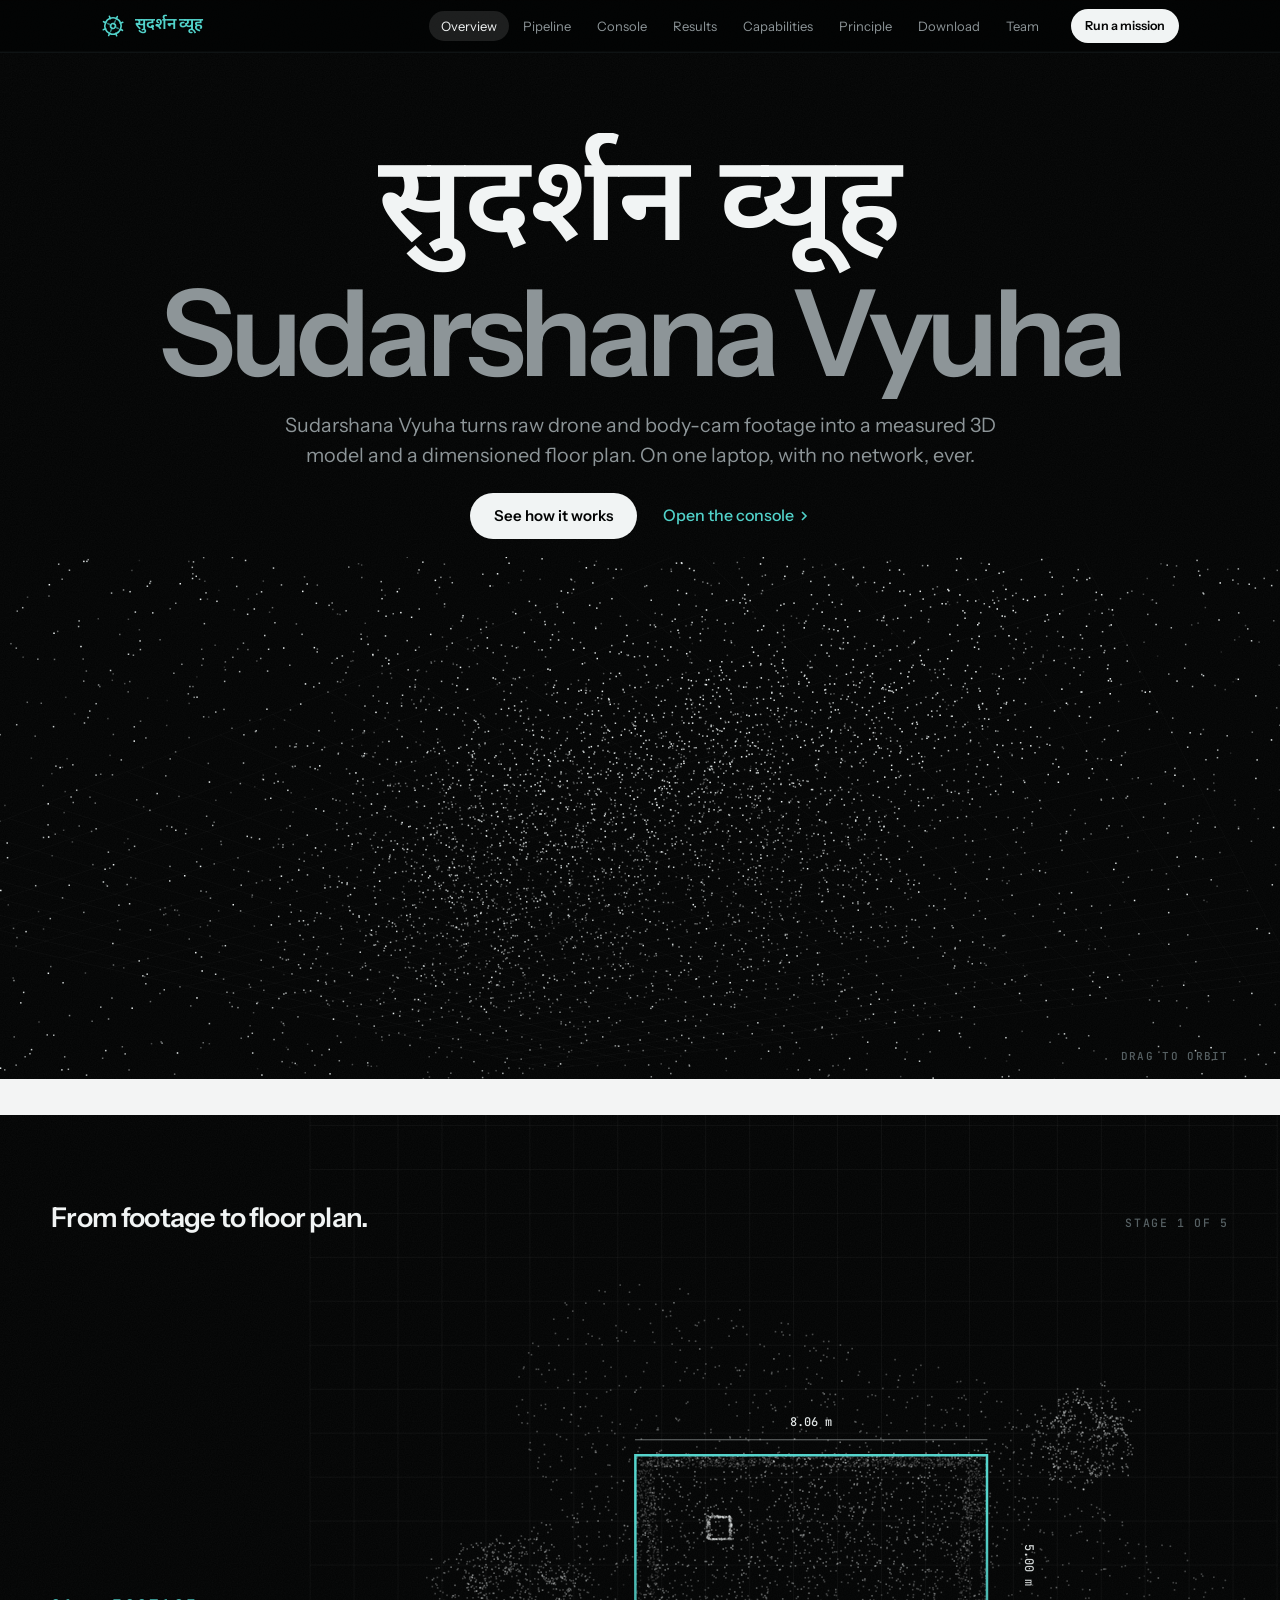
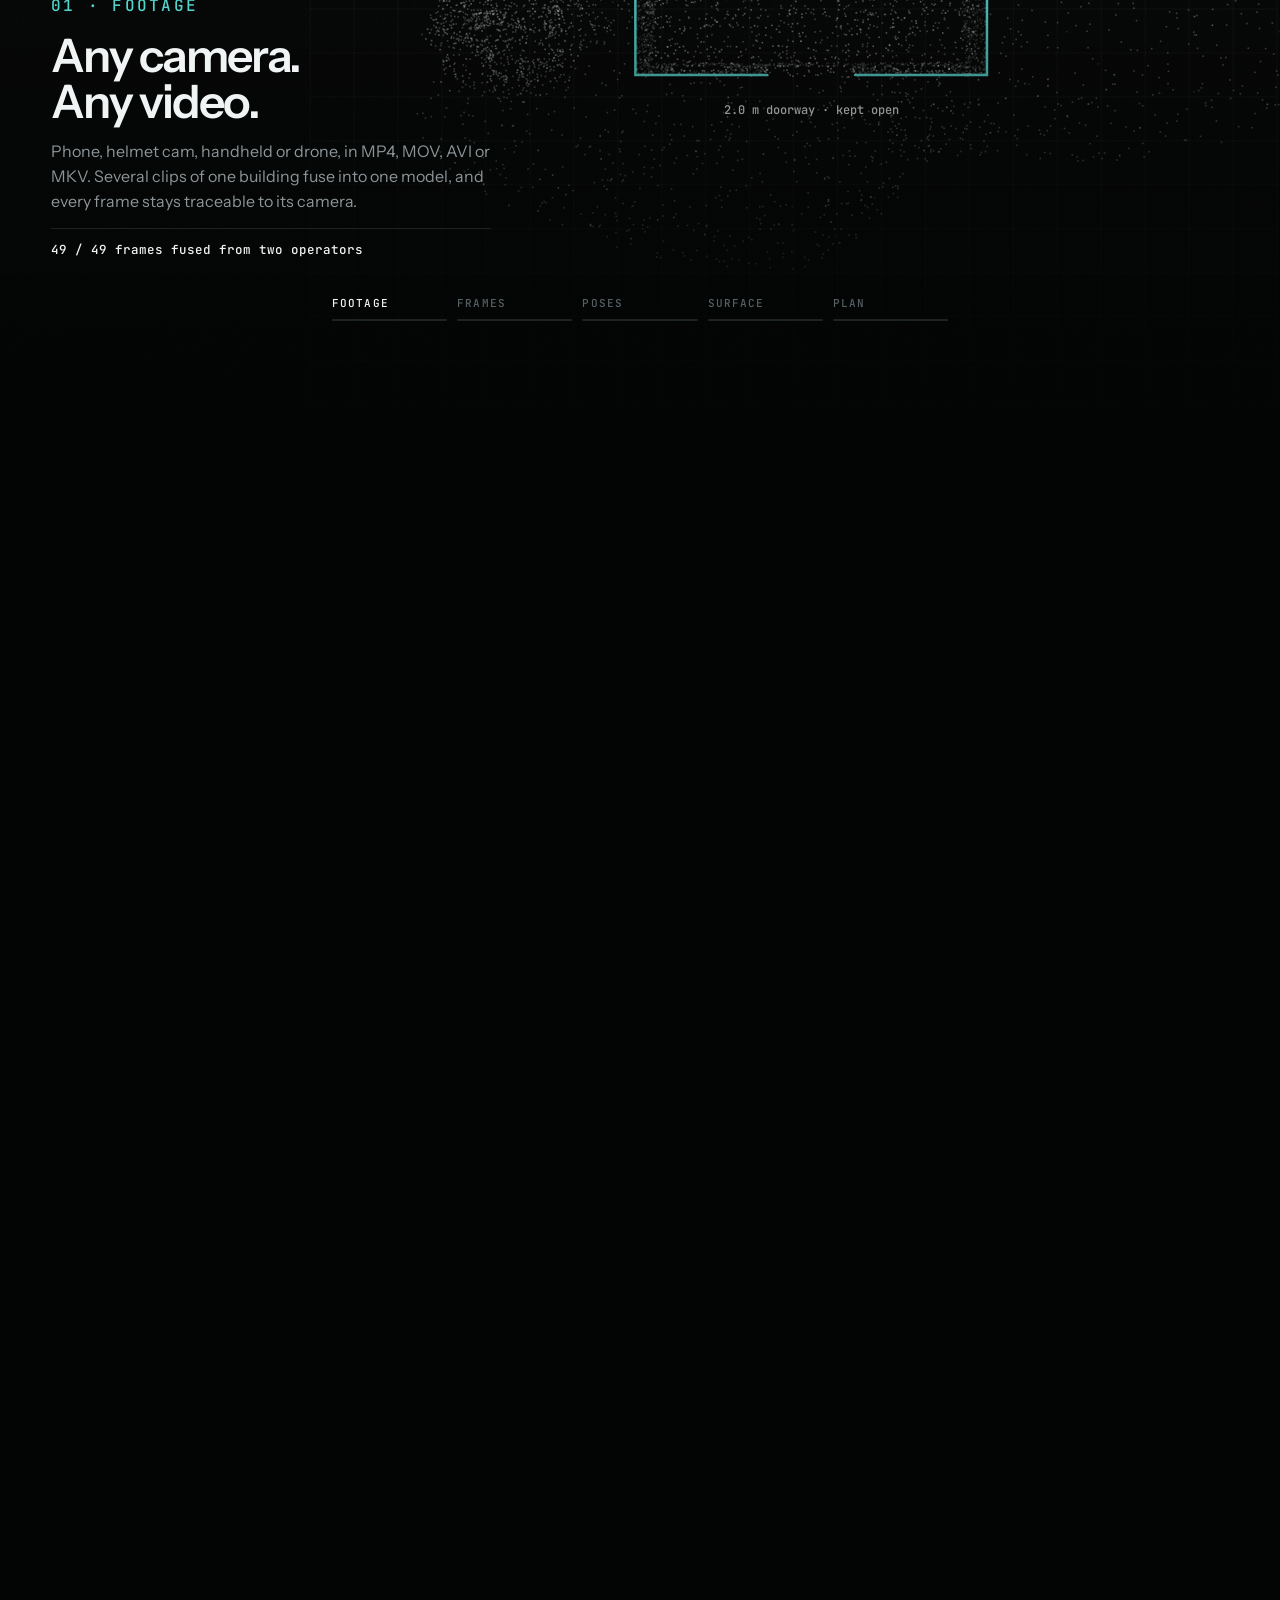
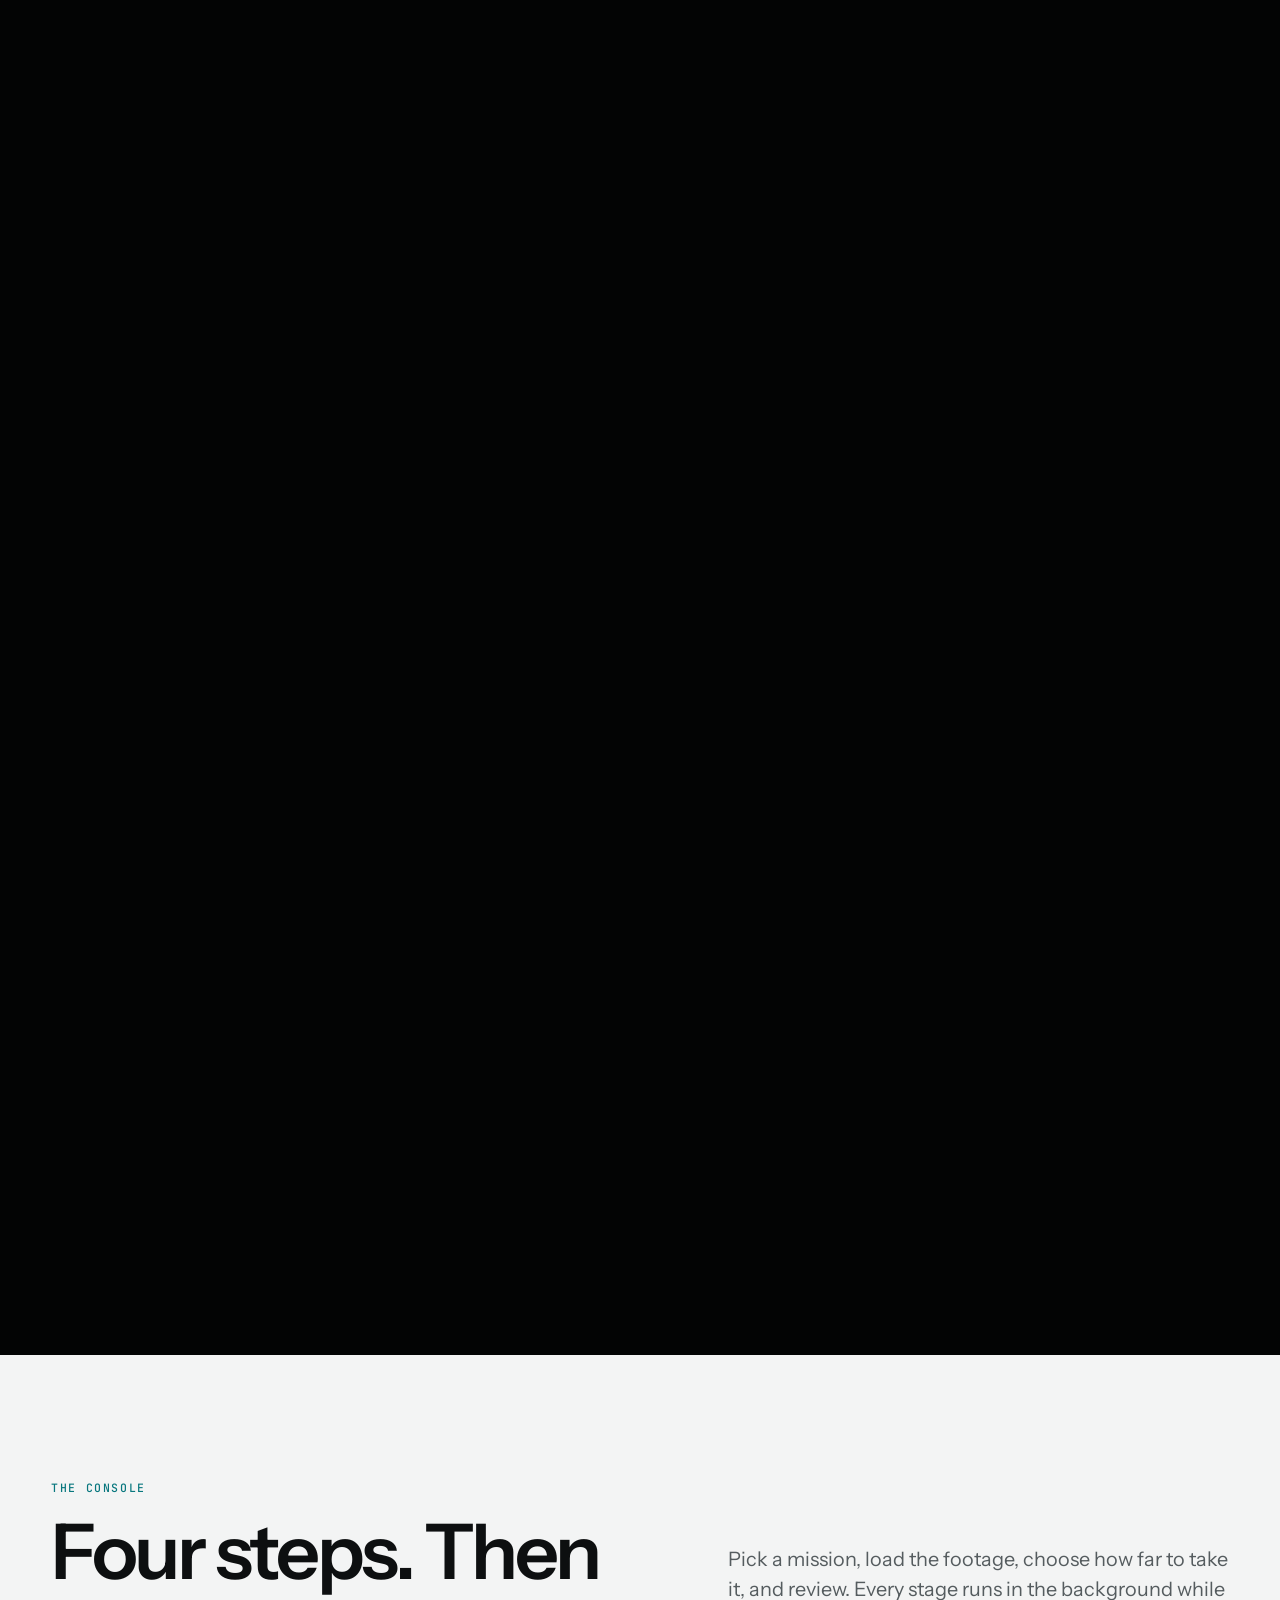
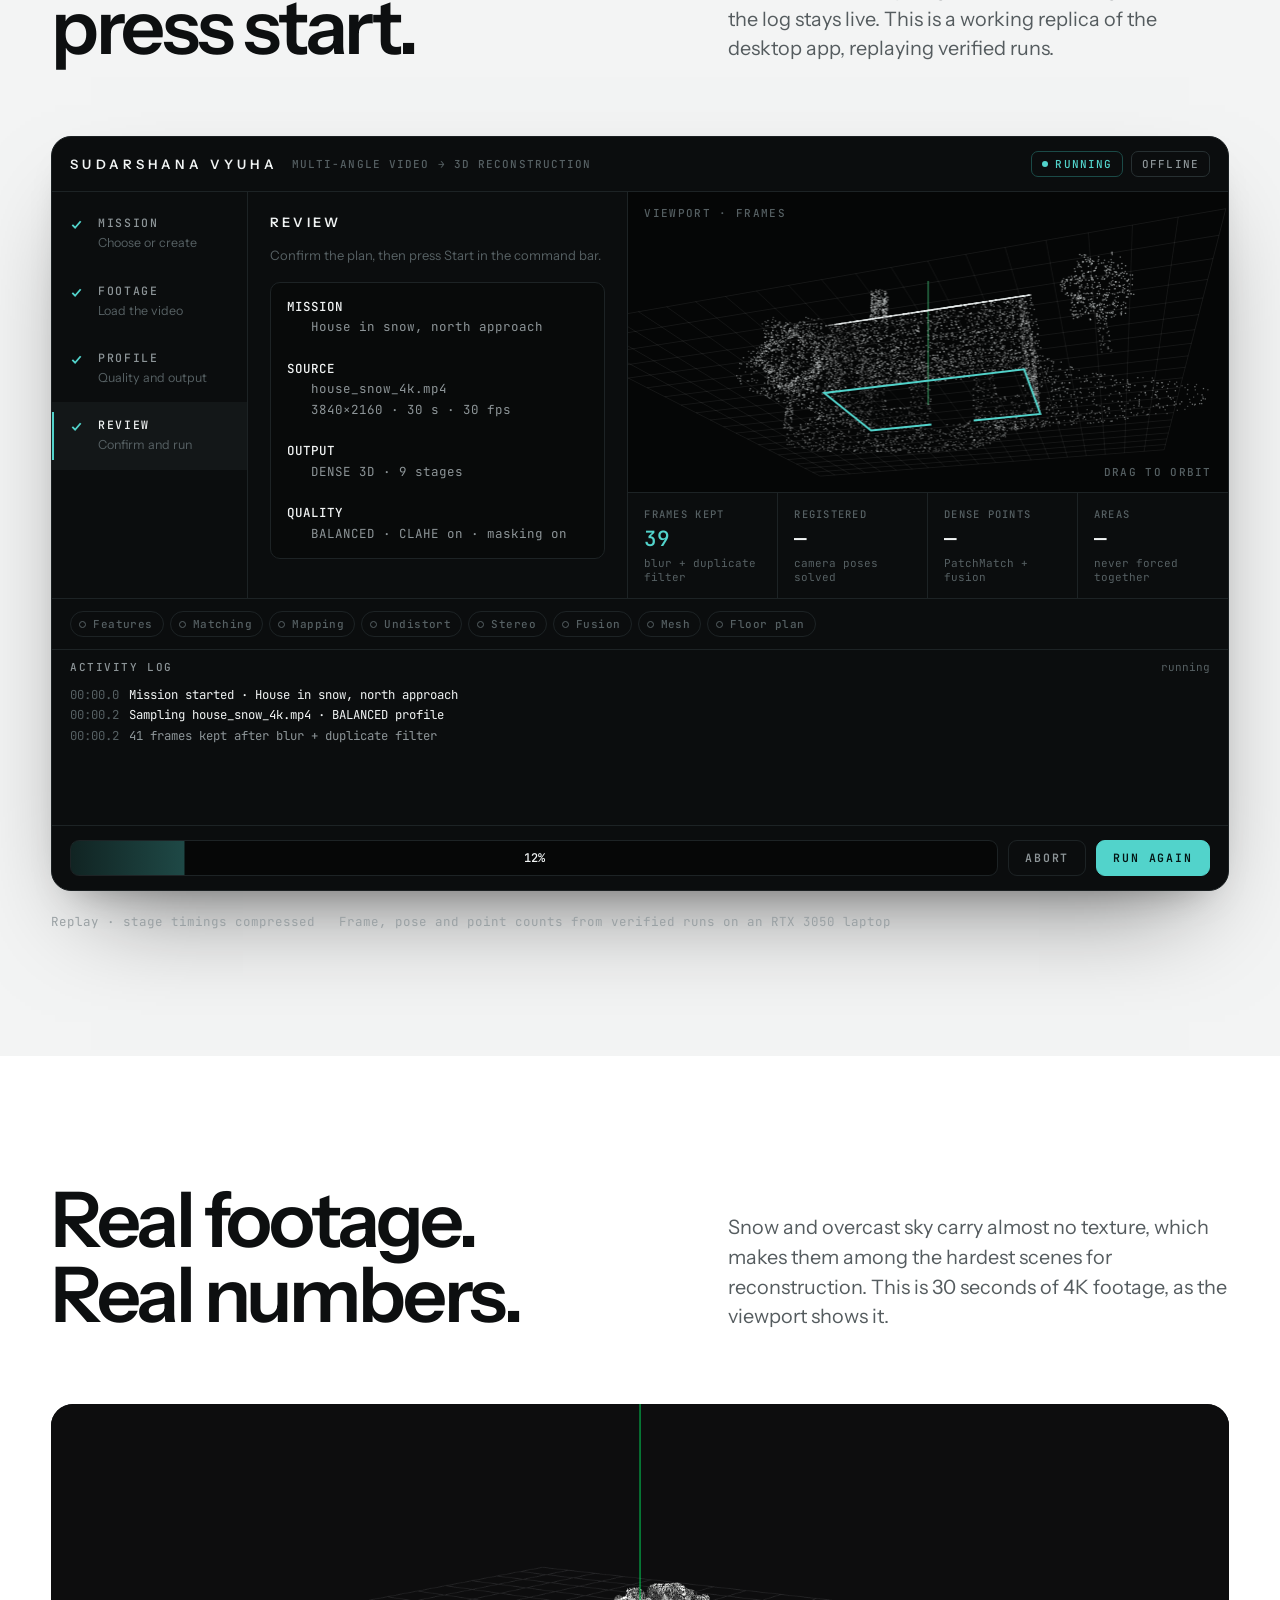
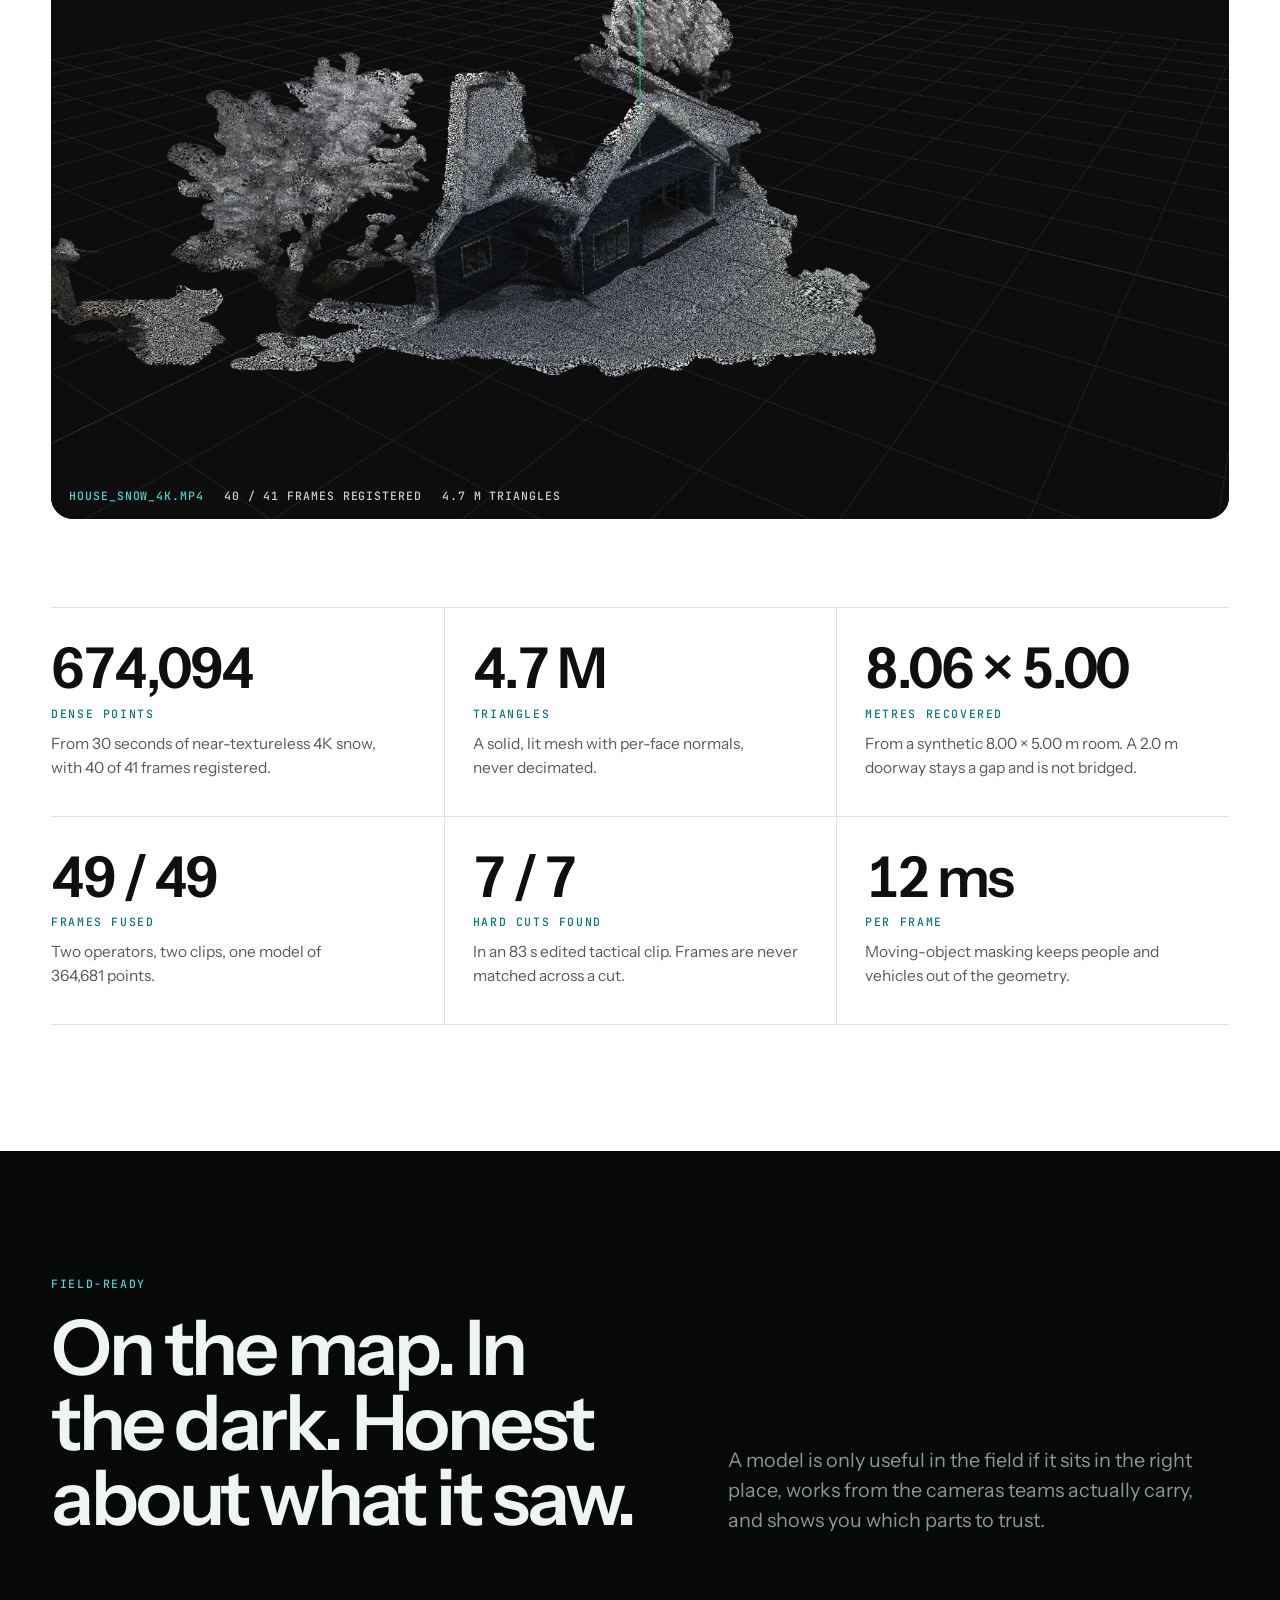
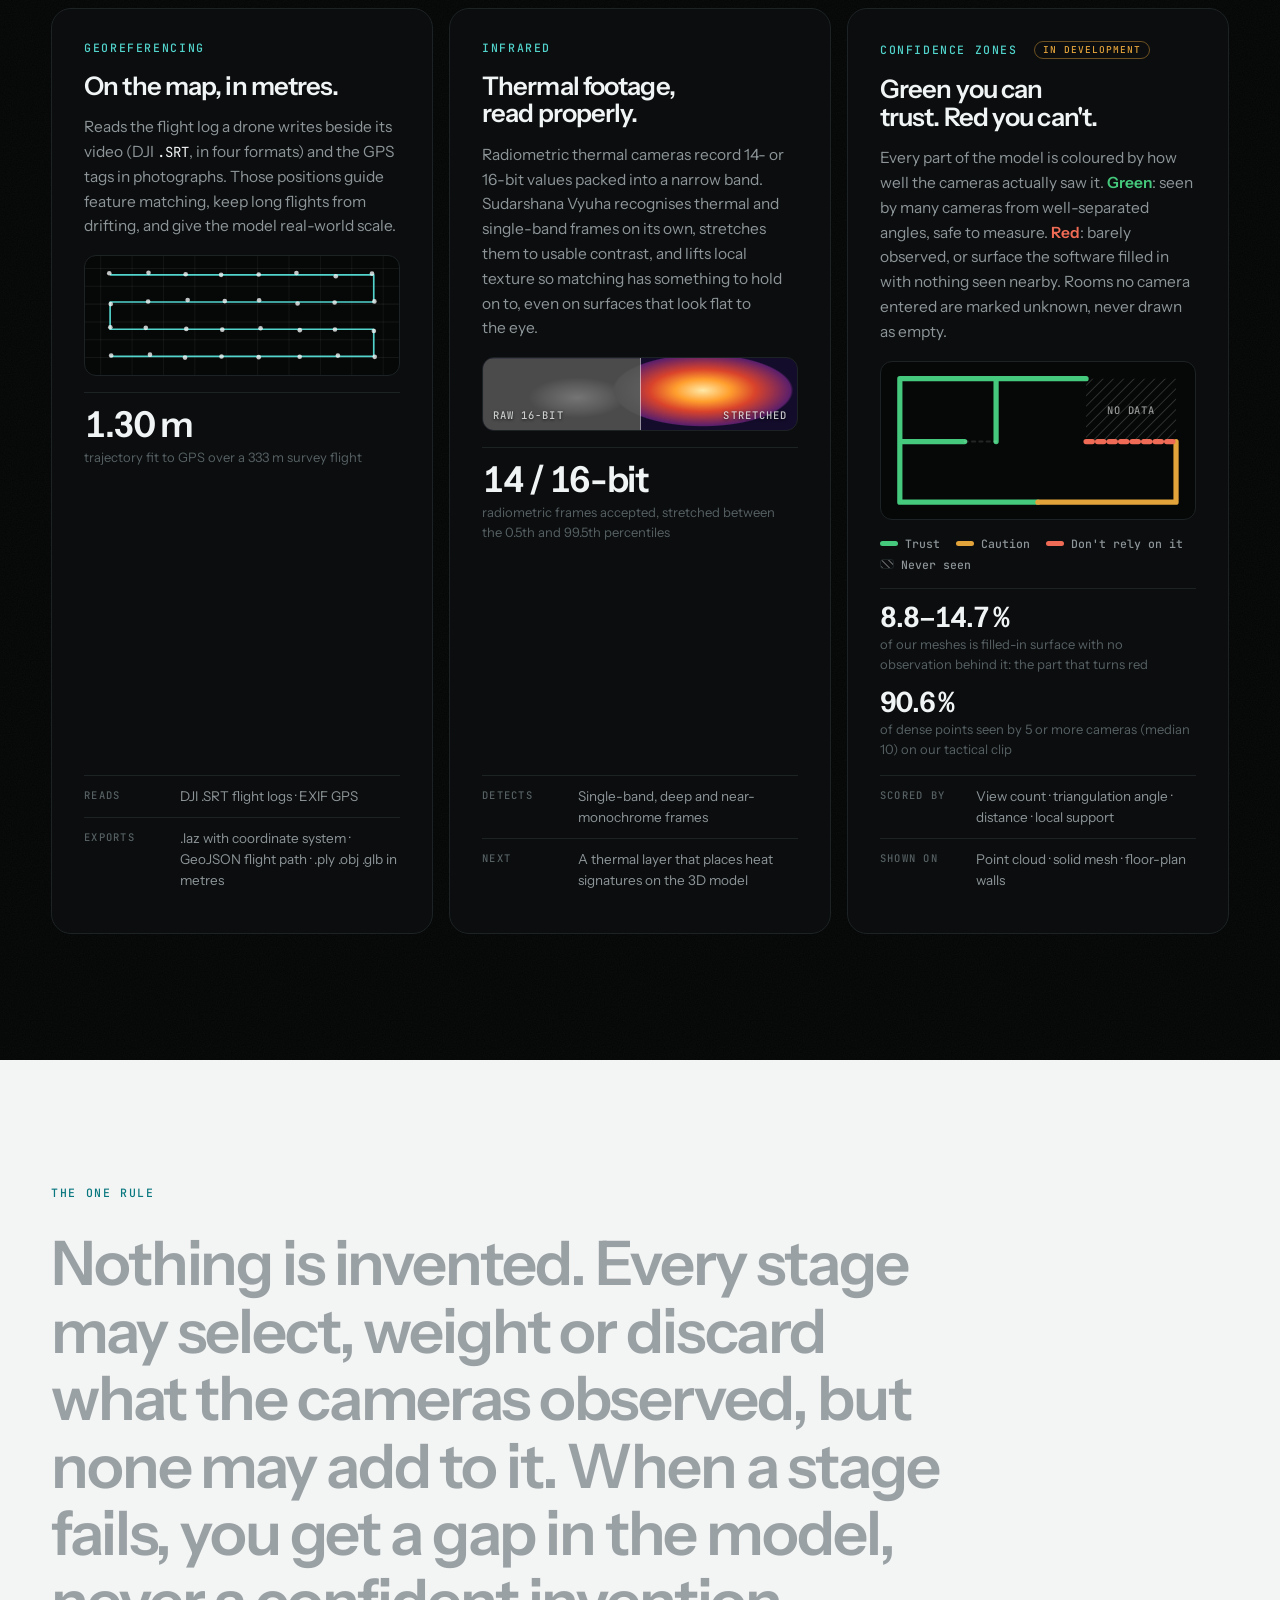
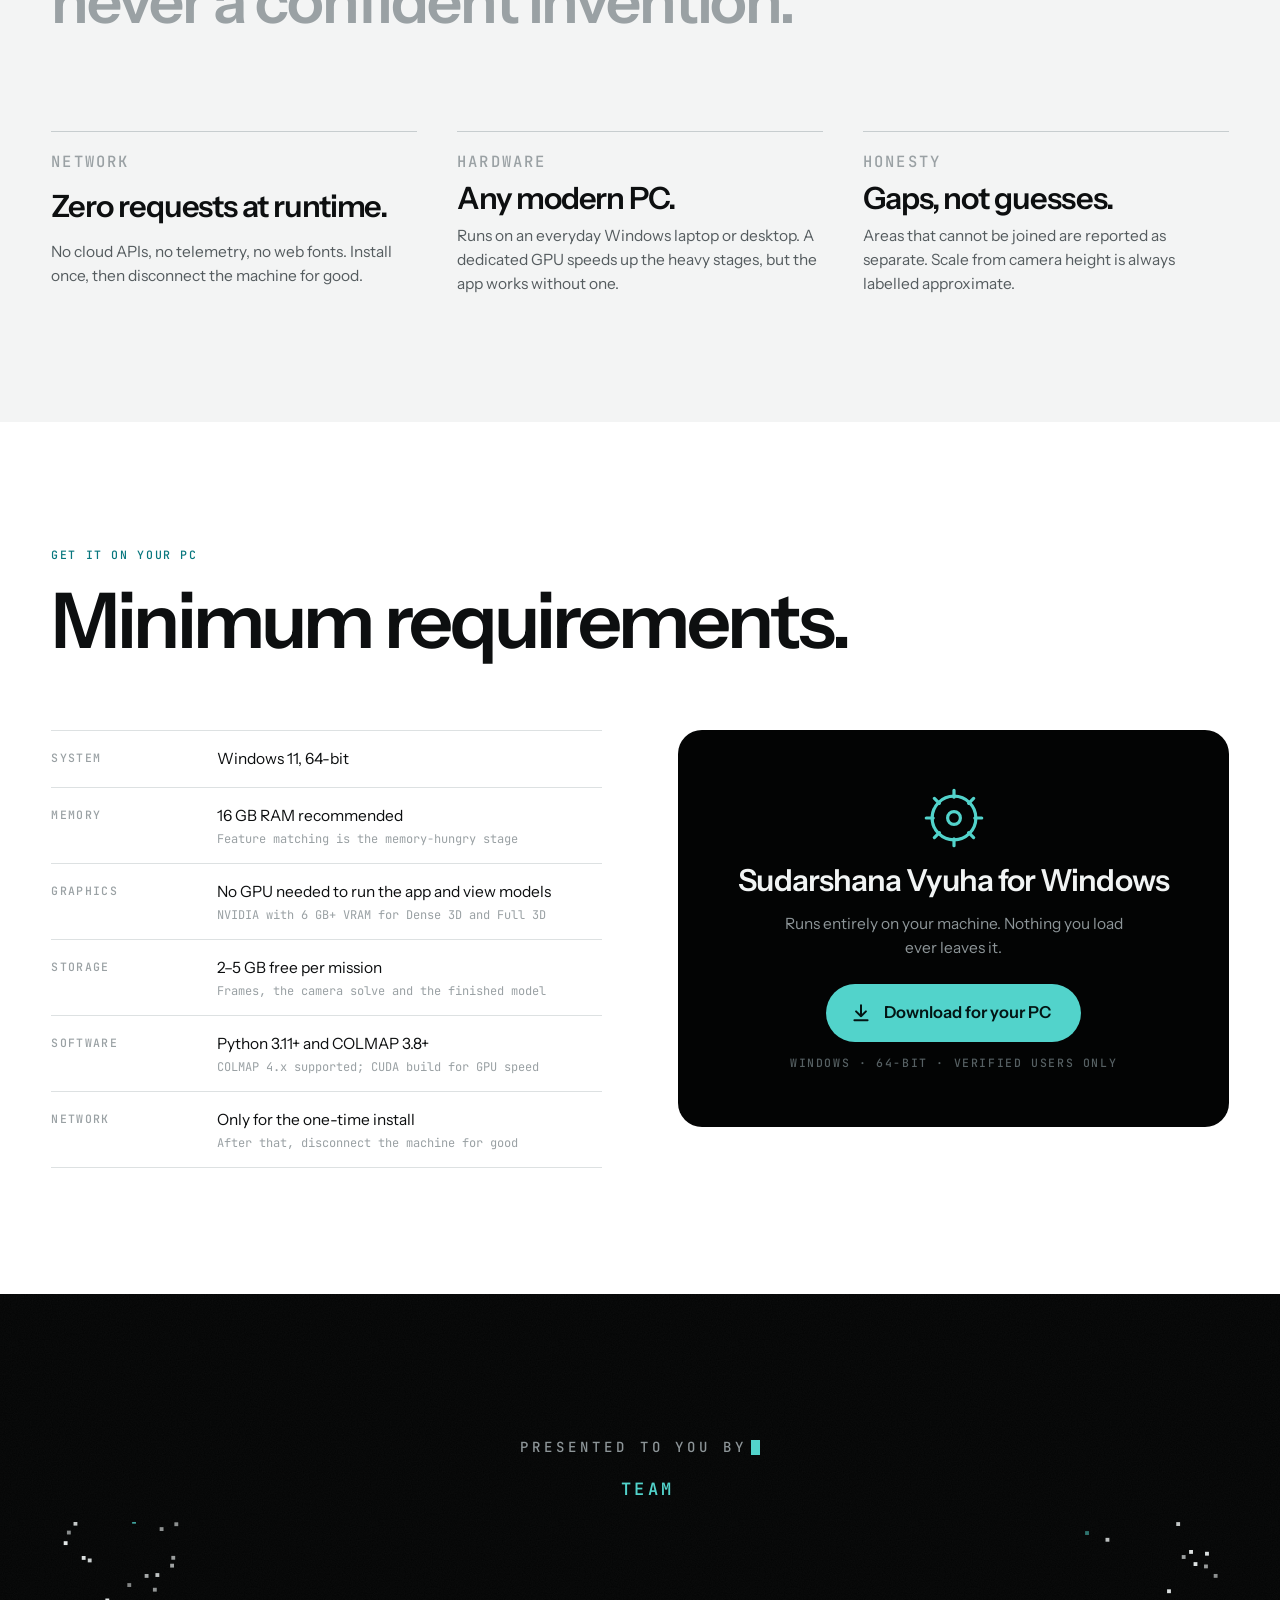
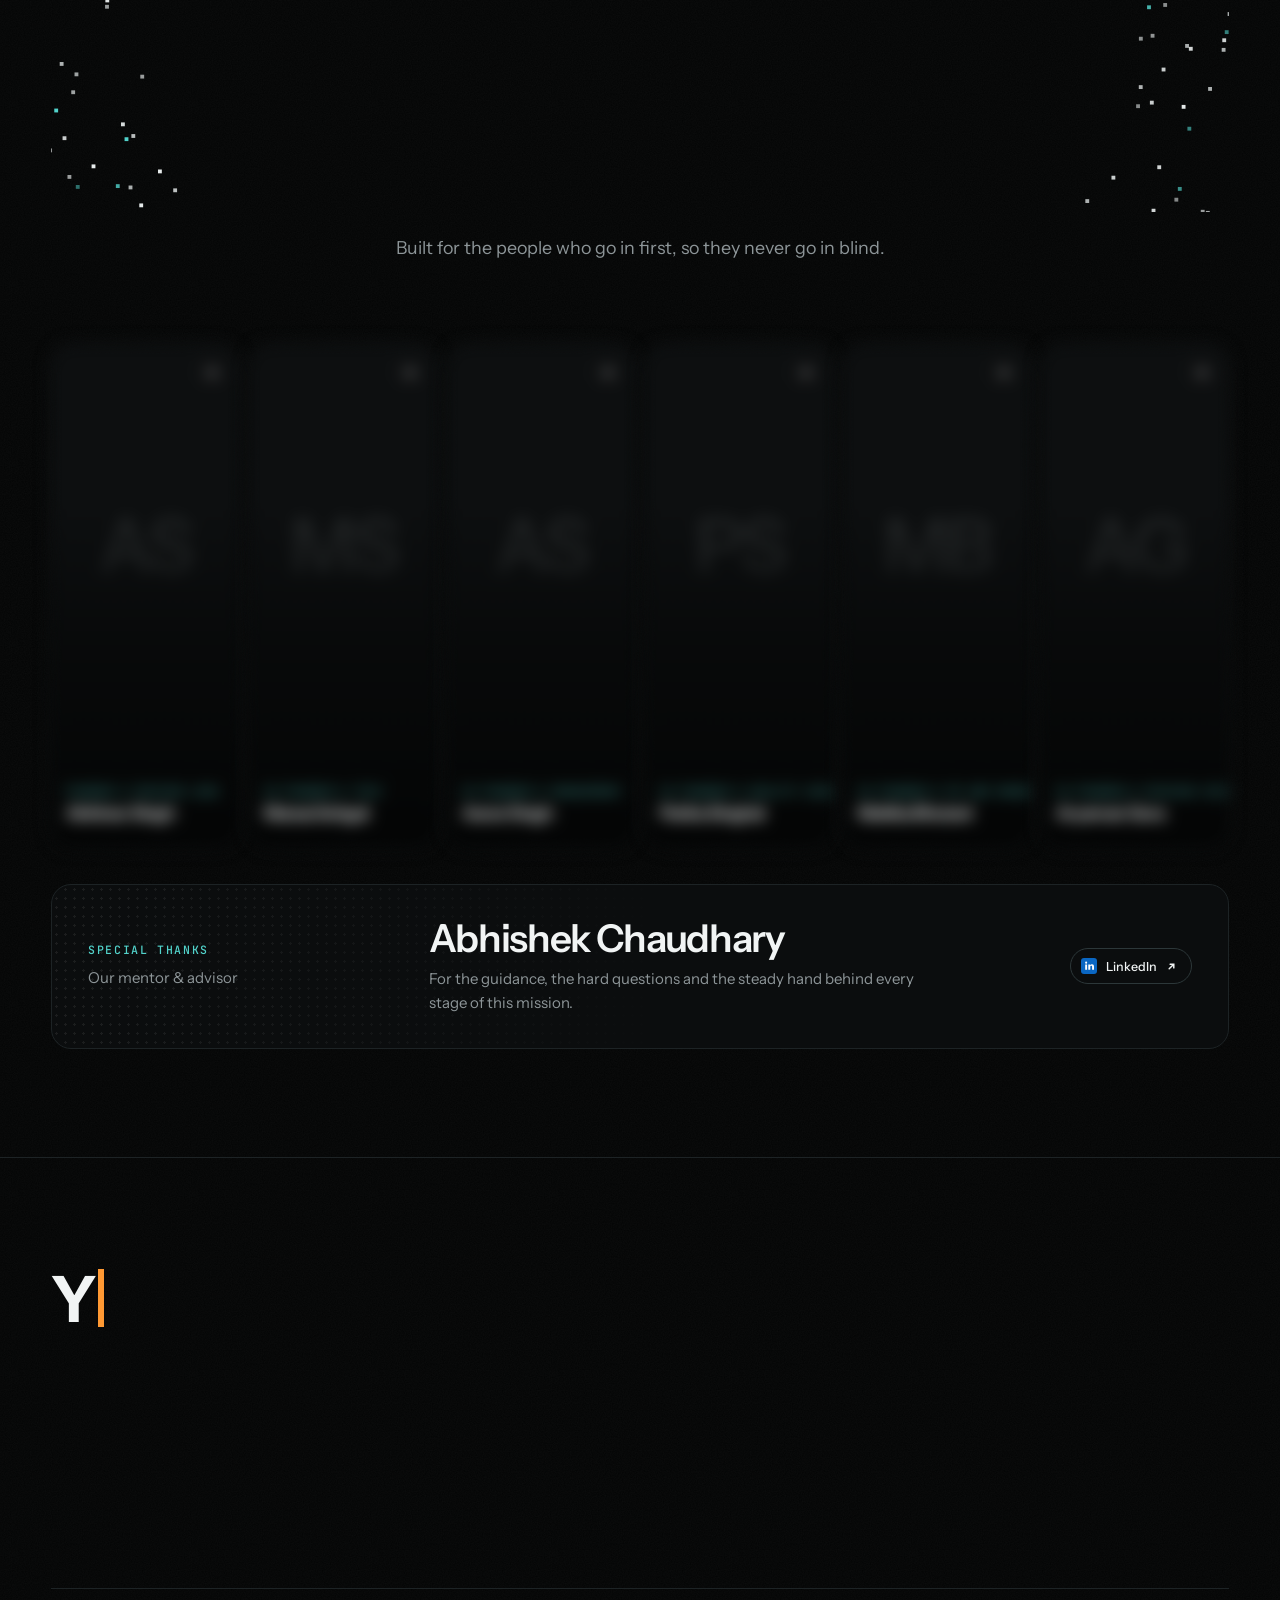
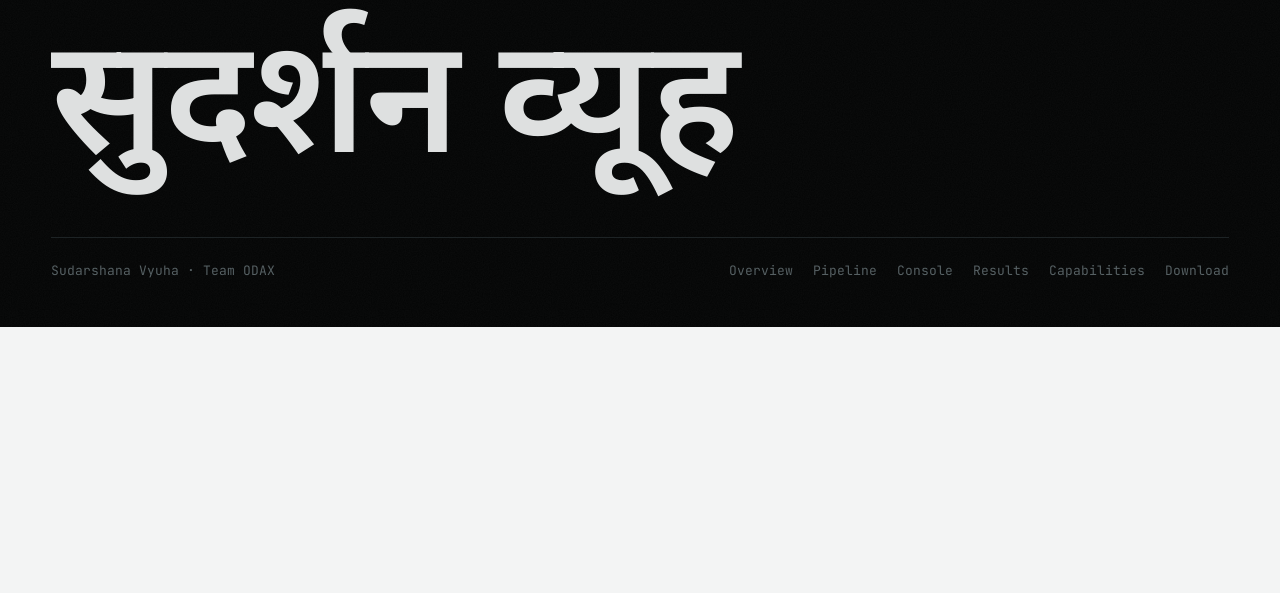
==== commit bda97f6a: "Replace the accuracy card with red/green confidence zones Co-Authored-By: Claude Opus 5.5 <noreply@a" ====
--- a/index.html
+++ b/index.html
@@ -5,7 +5,7 @@
 <meta name="viewport" content="width=device-width, initial-scale=1, viewport-fit=cover">
 <title>Sudarshana Vyuha (सुदर्शन व्यूह) · Drone Video to 3D Model & Floor Plan | Team ODAX</title>
 <meta name="description" content="Sudarshana Vyuha (सुदर्शन व्यूह) by Team ODAX turns raw drone and body-cam video into a measured 3D model and a dimensioned floor plan, fully offline on one PC.">
-<meta name="keywords" content="Sudarshana Vyuha, सुदर्शन व्यूह, Sudarshan Vyuha, Team ODAX, drone video to 3D model, 3D reconstruction, floor plan from video, offline photogrammetry, georeferenced 3D model, DJI SRT telemetry, thermal infrared reconstruction, measurement accuracy">
+<meta name="keywords" content="Sudarshana Vyuha, सुदर्शन व्यूह, Sudarshan Vyuha, Team ODAX, drone video to 3D model, 3D reconstruction, floor plan from video, offline photogrammetry, georeferenced 3D model, DJI SRT telemetry, thermal infrared reconstruction, 3D model confidence zones">
 <meta name="author" content="Team ODAX">
 <meta name="robots" content="index, follow, max-image-preview:large">
 <link rel="canonical" href="https://sudarshana-vyuha.onrender.com/">
@@ -510,6 +510,21 @@
 .fr-ir i{position:absolute;inset:0;background:var(--heat);filter:grayscale(1) contrast(.3) brightness(.8);clip-path:inset(0 50% 0 0)}
 .fr-ir::before{content:"";position:absolute;top:0;bottom:0;left:50%;width:1px;background:rgba(255,255,255,.55);z-index:1}
 .fr-ir span{position:relative;z-index:1;text-shadow:0 1px 3px rgba(0,0,0,.7)}
+.fr-tag{display:inline-block;margin-left:8px;padding:2px 8px;border-radius:999px;border:1px solid rgba(227,163,59,.45);color:#e3a33b;font-size:9.5px;letter-spacing:.1em;vertical-align:1px}
+.fr b.z-gt{color:#45c97c;font-weight:600}
+.fr b.z-rt{color:#ef6b55;font-weight:600}
+.fr-plan{width:100%;height:auto;border-radius:12px;background:#060707;border:1px solid var(--stage-line)}
+.fr-plan g path,.fr-plan .fr-door{fill:none;stroke-width:5;stroke-linecap:round}
+.fr-plan .z-g path{stroke:#45c97c}
+.fr-plan .z-a path{stroke:#e3a33b}
+.fr-plan .z-r path{stroke:#ef6b55}
+.fr-plan .fr-door{stroke:rgba(241,244,244,.12);stroke-width:2;stroke-dasharray:3 4}
+.fr-plan-t{fill:rgba(241,244,244,.6);font:500 10px var(--mono);letter-spacing:.08em;text-transform:uppercase}
+.fr-legend{display:flex;flex-wrap:wrap;gap:6px 16px;font:500 11.5px var(--mono);color:var(--stage-ink-2)}
+.fr-legend span{display:inline-flex;align-items:center;gap:7px}
+.fr-legend i{width:18px;height:5px;border-radius:3px}
+.fr-legend .z-gi{background:#45c97c}.fr-legend .z-ai{background:#e3a33b}.fr-legend .z-ri{background:#ef6b55}
+.fr-legend .z-ni{height:10px;width:14px;background:repeating-linear-gradient(45deg,rgba(241,244,244,.3) 0 1.5px,transparent 1.5px 5px);border:1px solid var(--stage-line)}
 .fr-num{display:grid;gap:4px;padding-top:14px;border-top:1px solid var(--stage-line)}
 .fr-num b,.fr-stats b{font:600 clamp(1.8rem,2.8vw,2.4rem)/1 var(--sans);letter-spacing:-.04em;color:var(--stage-ink);font-variant-numeric:tabular-nums}
 .fr-num span,.fr-stats span{font-size:13px;color:var(--stage-ink-3)}
@@ -920,9 +935,9 @@
     <div class="sec-head split">
       <div style="display:grid;gap:18px">
         <p class="label eyebrow" data-rv>Field-ready</p>
-        <h2 class="h2" data-rv>On the map. In the dark. Measured honestly.</h2>
+        <h2 class="h2" data-rv>On the map. In the dark. Honest about what it saw.</h2>
       </div>
-      <p class="lead" data-rv>A model is only useful in the field if it sits in the right place, works from the cameras teams actually carry, and tells you how far to trust it.</p>
+      <p class="lead" data-rv>A model is only useful in the field if it sits in the right place, works from the cameras teams actually carry, and shows you which parts to trust.</p>
     </div>
 
     <div class="fr-grid3">
@@ -955,16 +970,26 @@
       </article>
 
       <article class="fr" data-rv>
-        <p class="label fr-k">Accuracy</p>
-        <h3>Every number says where it came from.</h3>
-        <p>Before the expensive dense stage, the camera geometry is checked: rays that meet at 1.7° leave metres of doubt, at 30° only centimetres. A model the footage can't support is flagged, not delivered. Every dimension carries its source, measured or assumed, and an assumption never looks like a measurement.</p>
+        <p class="label fr-k">Confidence zones <span class="fr-tag">In development</span></p>
+        <h3>Green you can trust. Red you can't.</h3>
+        <p>Every part of the model is coloured by how well the cameras actually saw it. <b class="z-gt">Green</b>: seen by many cameras from well-separated angles, safe to measure. <b class="z-rt">Red</b>: barely observed, or surface the software filled in with nothing seen nearby. Rooms no camera entered are marked unknown, never drawn as empty.</p>
+        <svg class="fr-plan" viewBox="0 0 300 150" role="img" aria-label="Illustration: a floor plan with well-observed walls in green, a weakly observed wall in amber, a filled-in wall in red, and an unseen room hatched as no data">
+          <defs><pattern id="nodata" width="7" height="7" patternUnits="userSpaceOnUse" patternTransform="rotate(45)"><path d="M0 0V7" stroke="rgba(241,244,244,.22)" stroke-width="1.4"/></pattern></defs>
+          <rect x="196" y="16" width="86" height="60" fill="url(#nodata)"/>
+          <text x="239" y="50" text-anchor="middle" class="fr-plan-t">no data</text>
+          <g class="z-g"><path d="M18 16H196M18 16V134M18 134H150M110 16V76M18 76H80"/></g>
+          <g class="z-a"><path d="M150 134H282M282 76V134"/></g>
+          <g class="z-r"><path d="M196 76H282" stroke-dasharray="6 5"/></g>
+          <path class="fr-door" d="M80 76H110"/>
+        </svg>
+        <div class="fr-legend"><span><i class="z-gi"></i>Trust</span><span><i class="z-ai"></i>Caution</span><span><i class="z-ri"></i>Don't rely on it</span><span><i class="z-ni"></i>Never seen</span></div>
         <div class="fr-stats">
-          <div><b>98.7 %</b><span>frames registered on a survey flight</span></div>
-          <div><b>1.34 px</b><span>mean reprojection error</span></div>
-          <div><b>8.06 × 5.00</b><span>metres, from an 8.00 × 5.00 m room</span></div>
+          <div><b>8.8–14.7 %</b><span>of our meshes is filled-in surface with no observation behind it: the part that turns red</span></div>
+          <div><b>90.6 %</b><span>of dense points seen by 5 or more cameras (median 10) on our tactical clip</span></div>
         </div>
         <dl class="fr-spec">
-          <div><dt>Scale from</dt><dd>GPS telemetry · a known length · camera height (labelled as assumed)</dd></div>
+          <div><dt>Scored by</dt><dd>View count · triangulation angle · distance · local support</dd></div>
+          <div><dt>Shown on</dt><dd>Point cloud · solid mesh · floor-plan walls</dd></div>
         </dl>
       </article>
     </div>
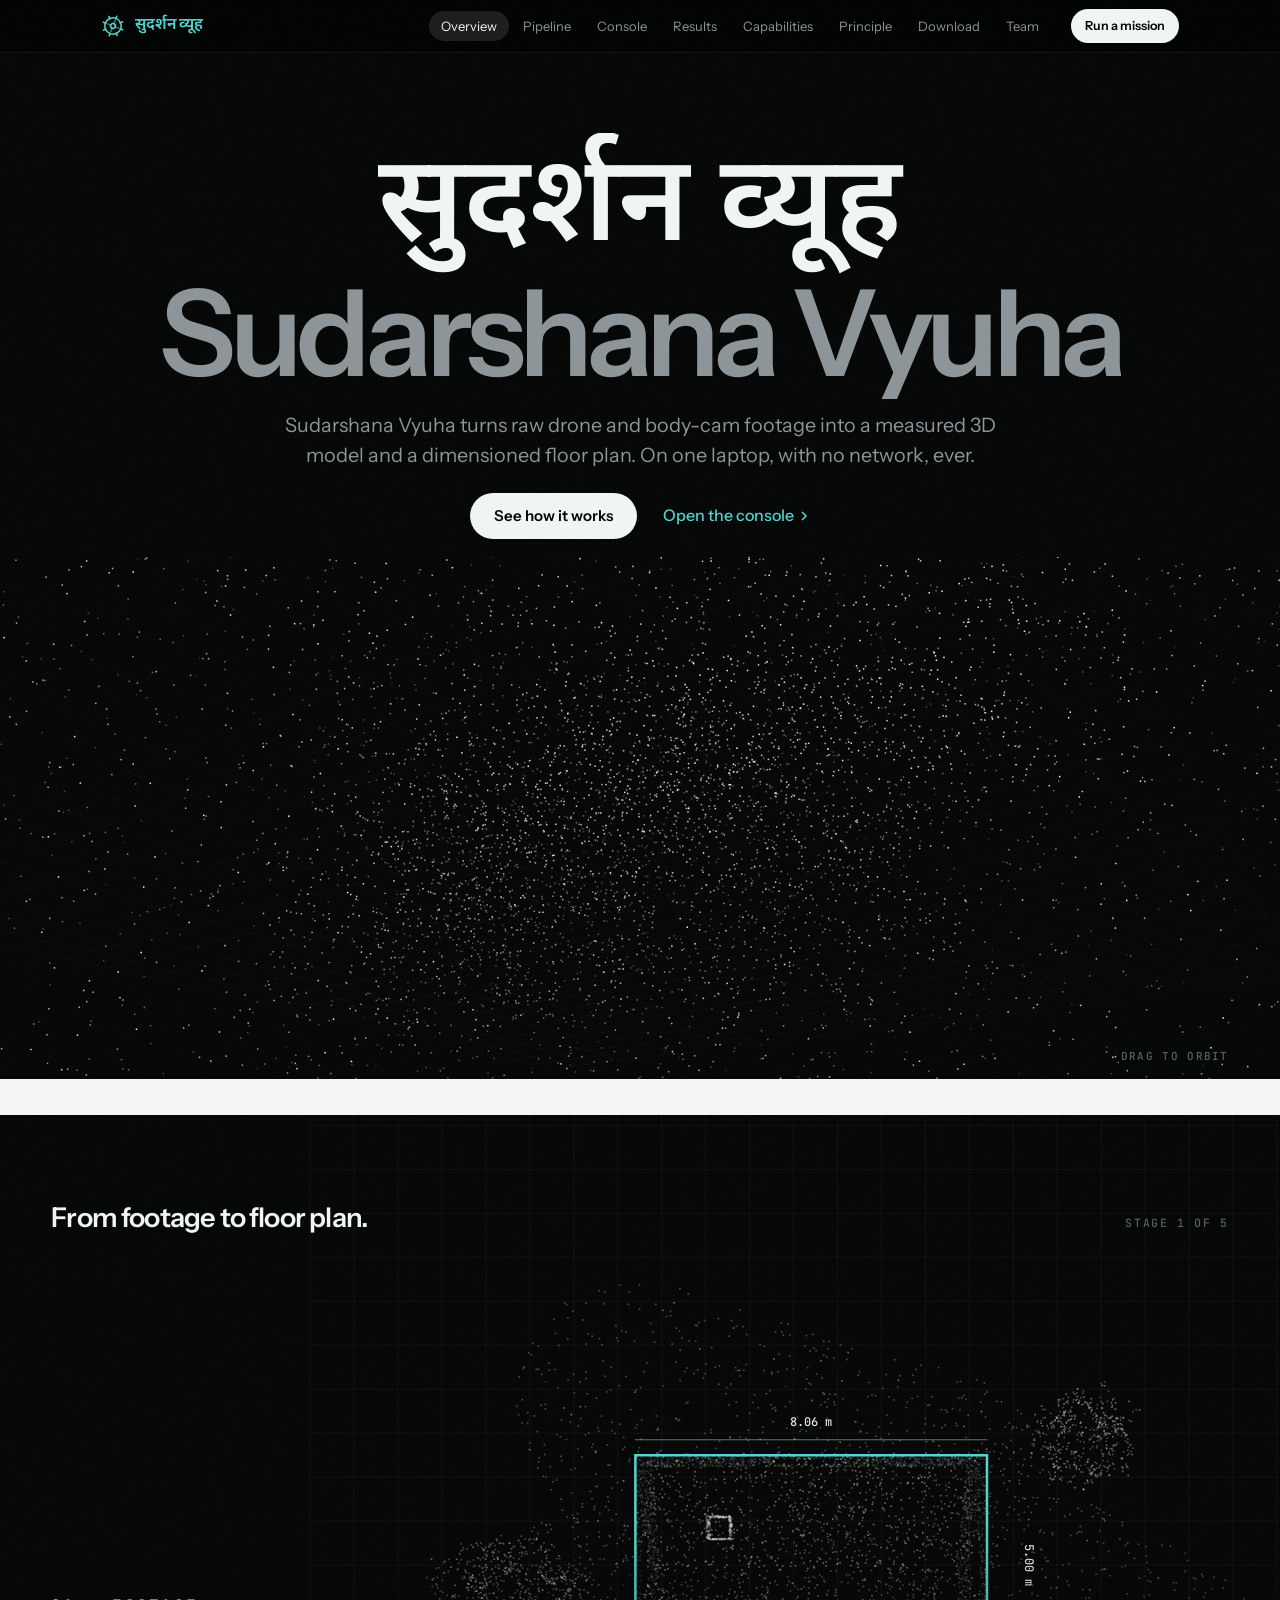
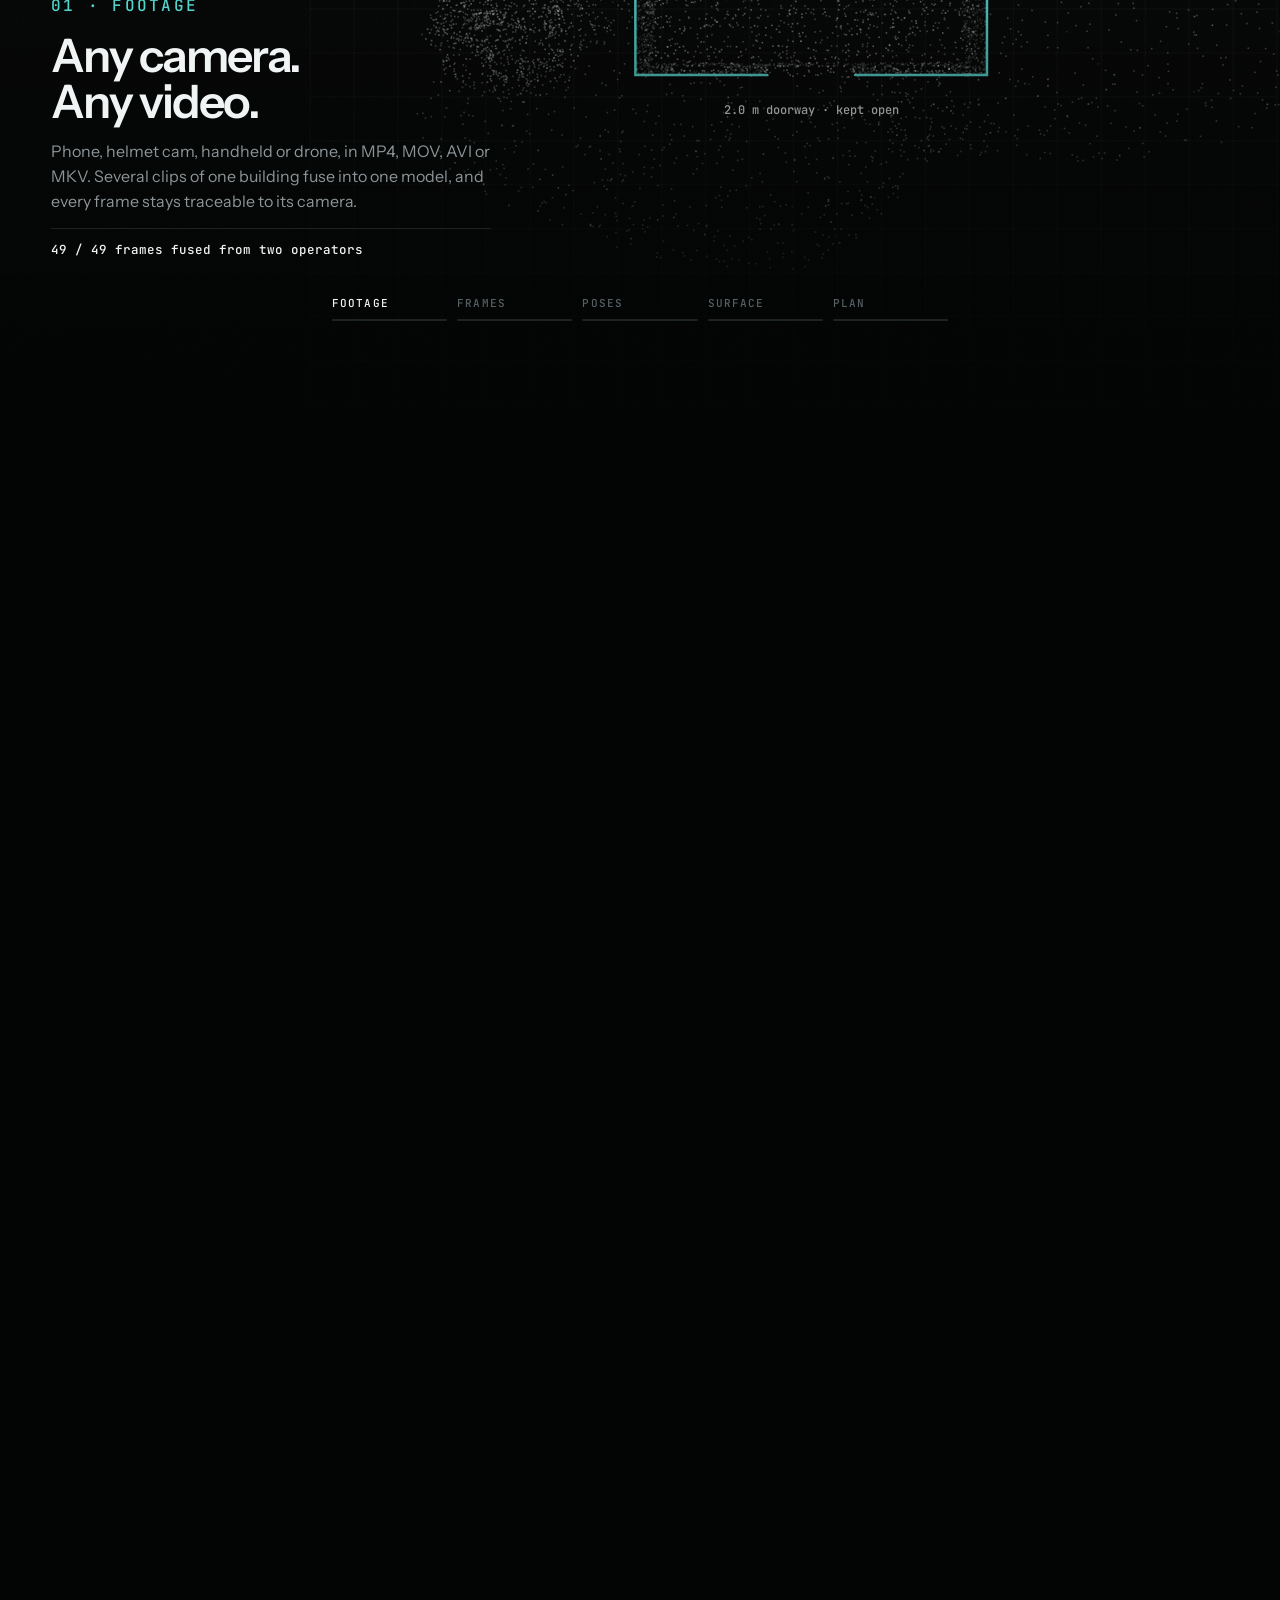
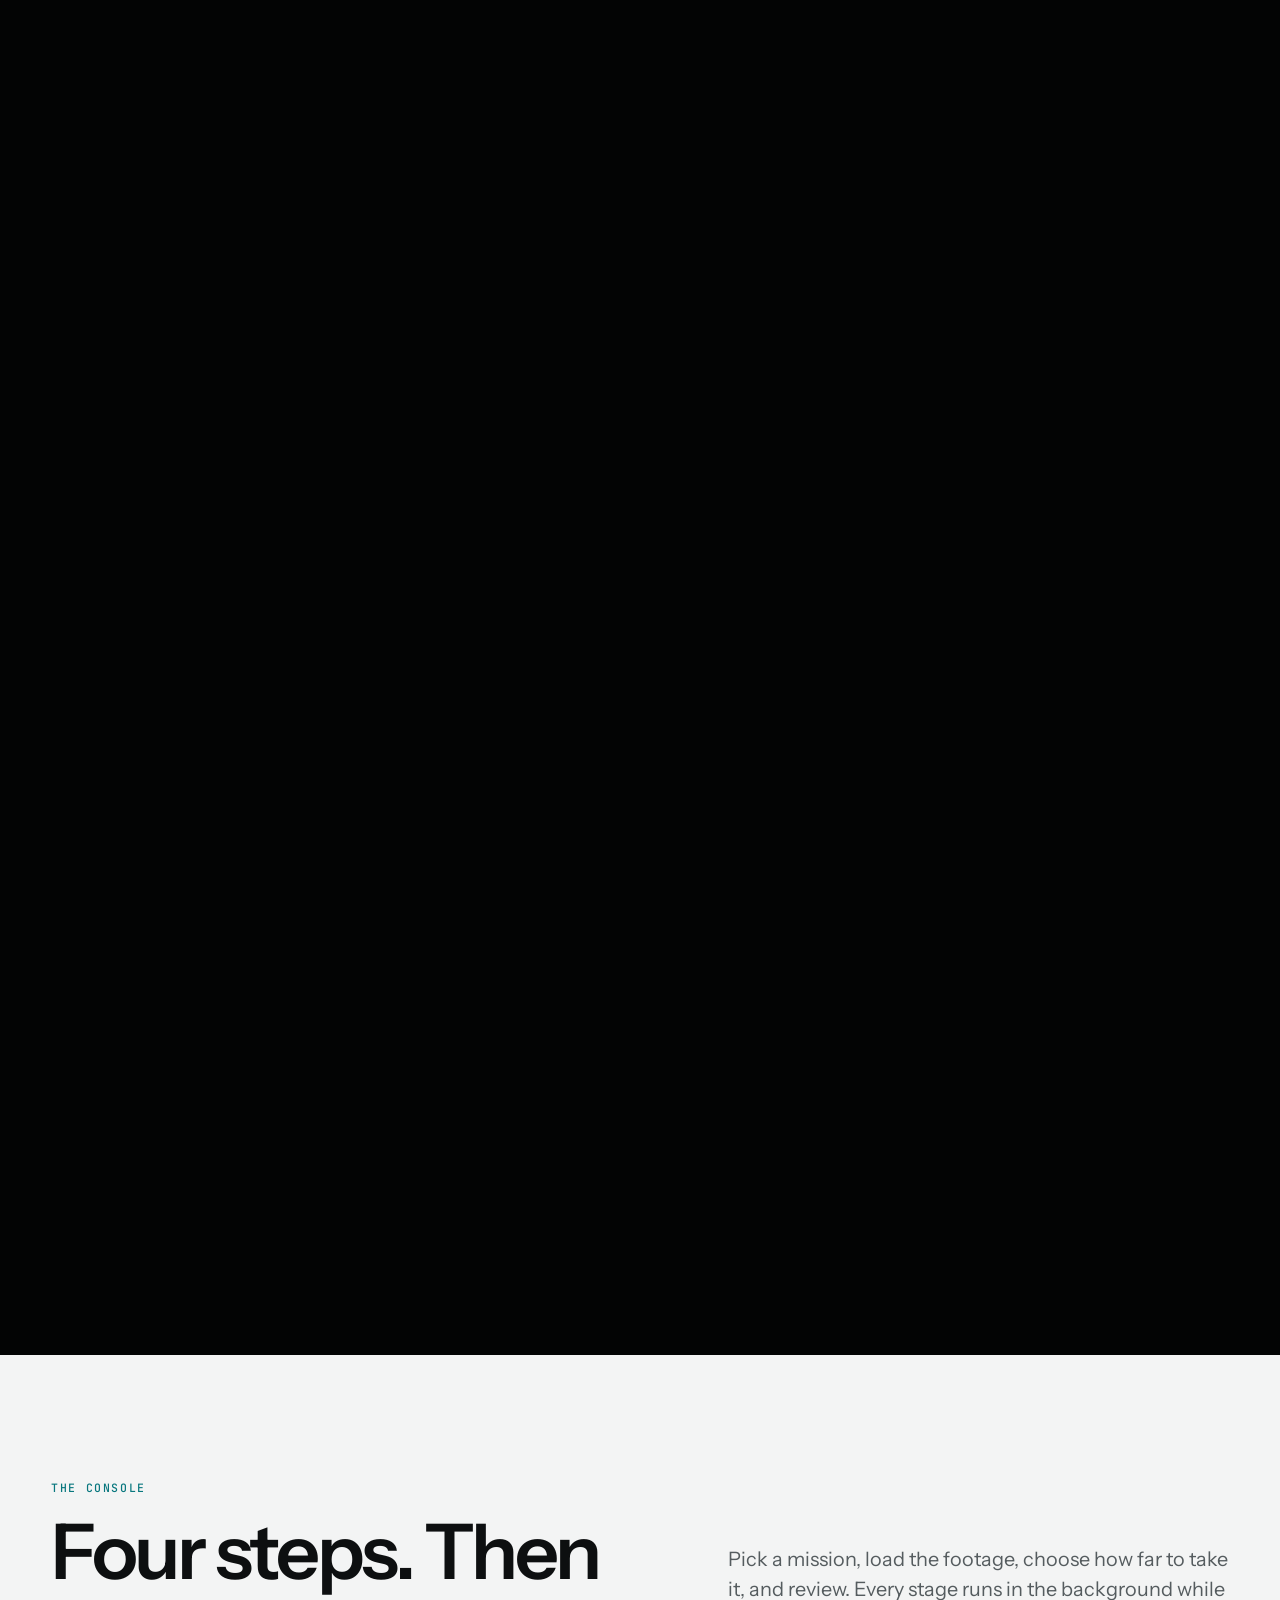
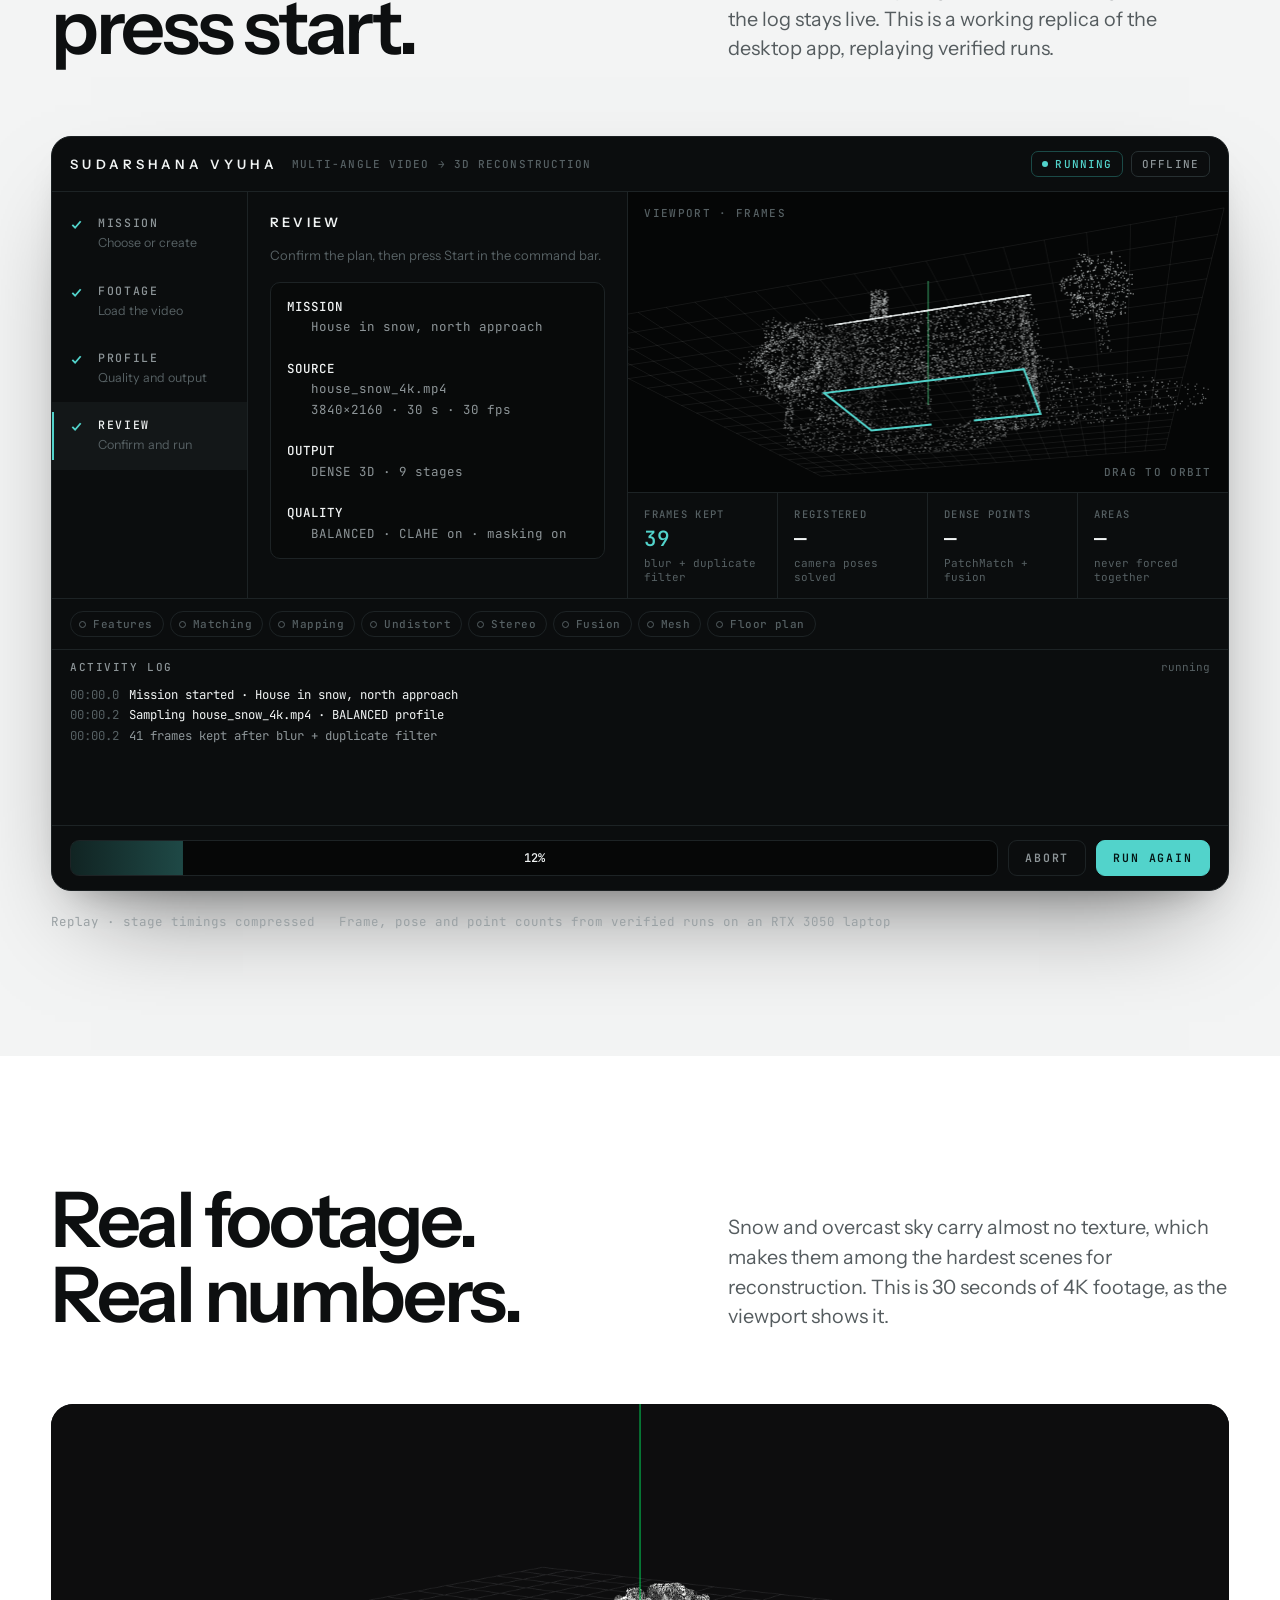
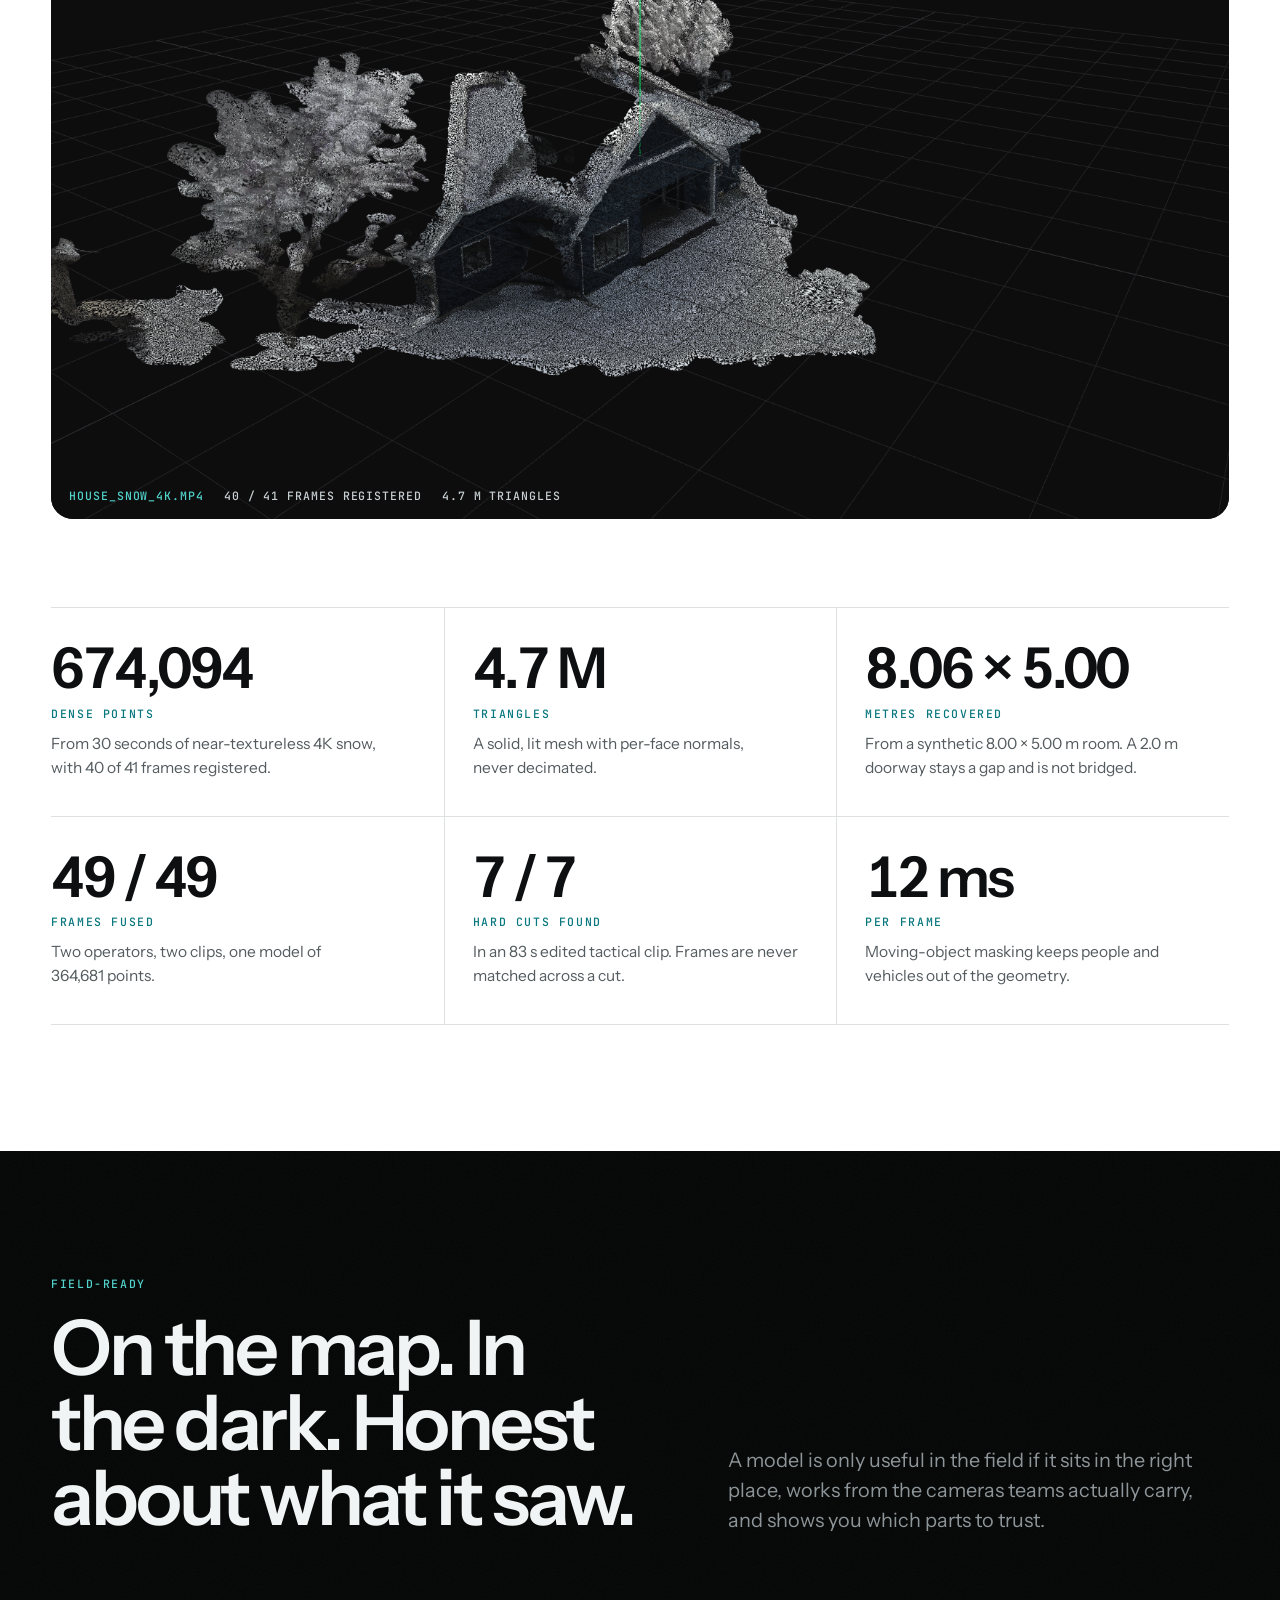
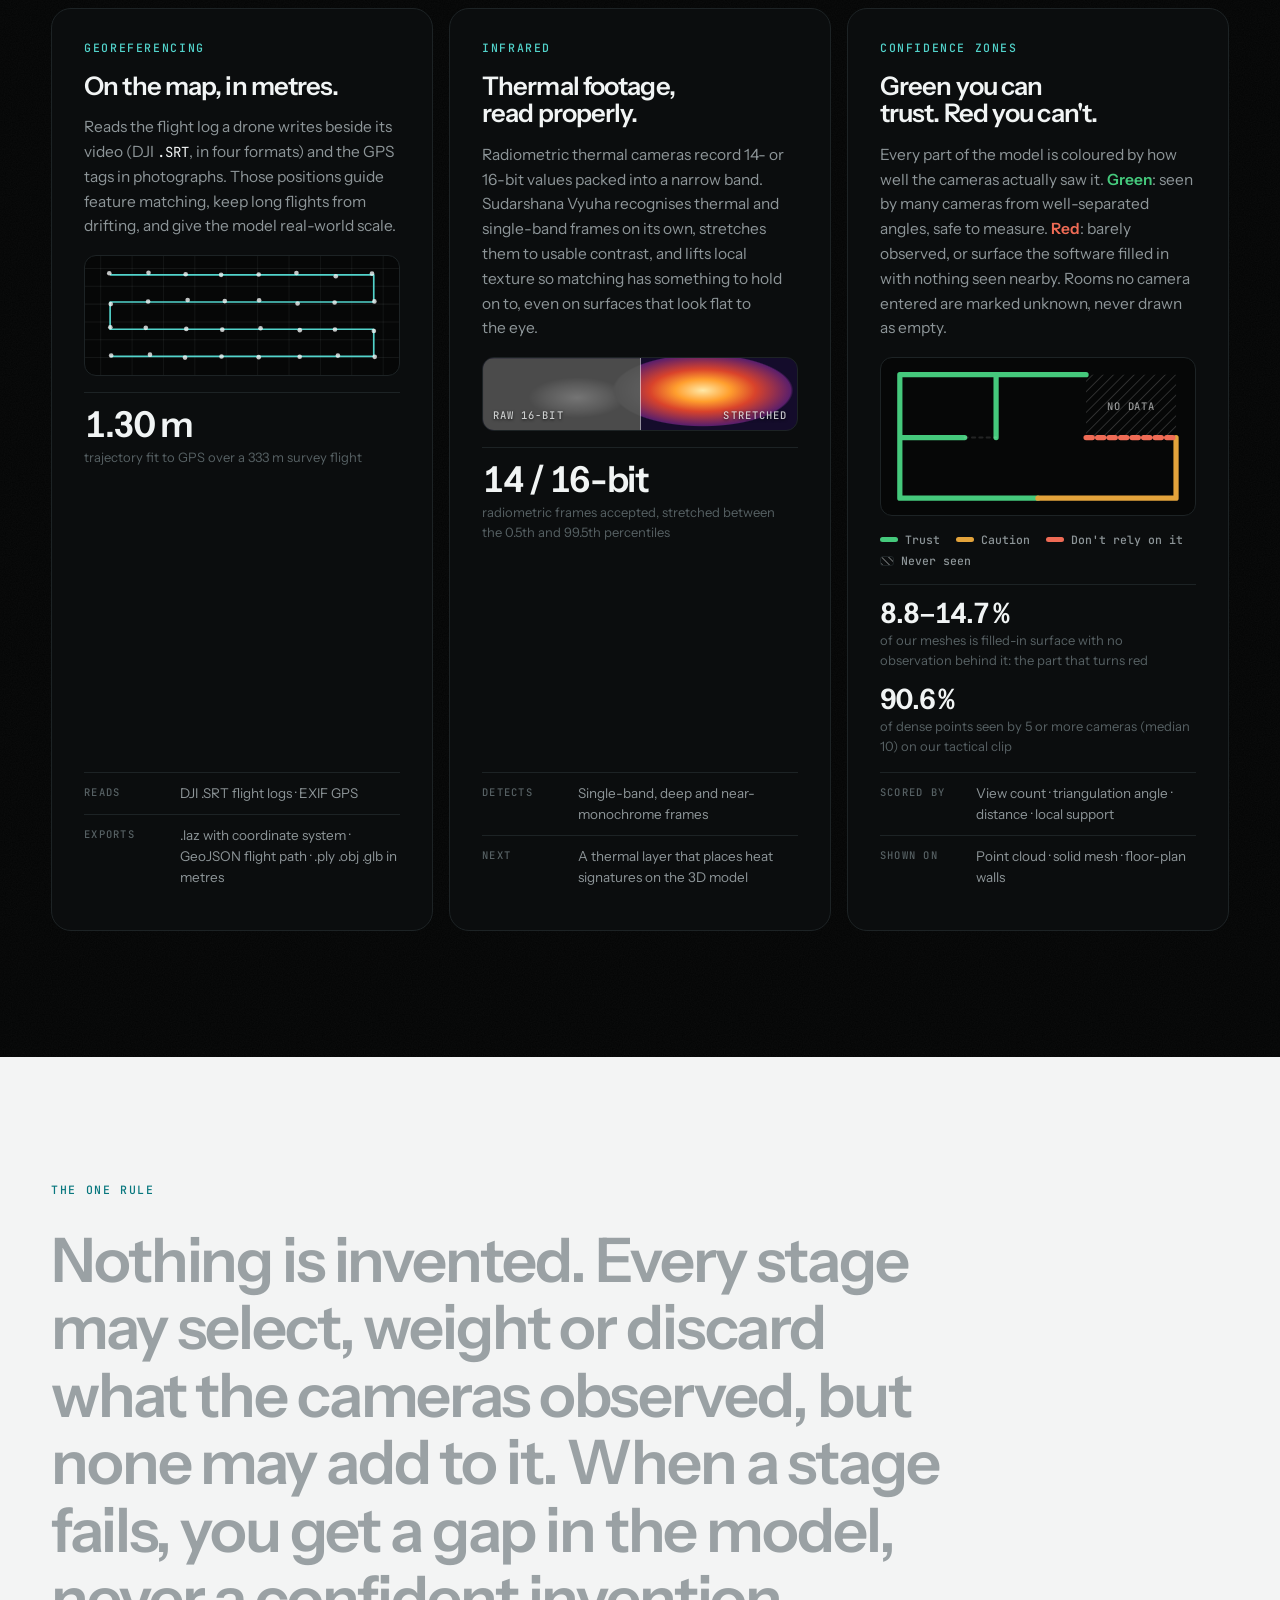
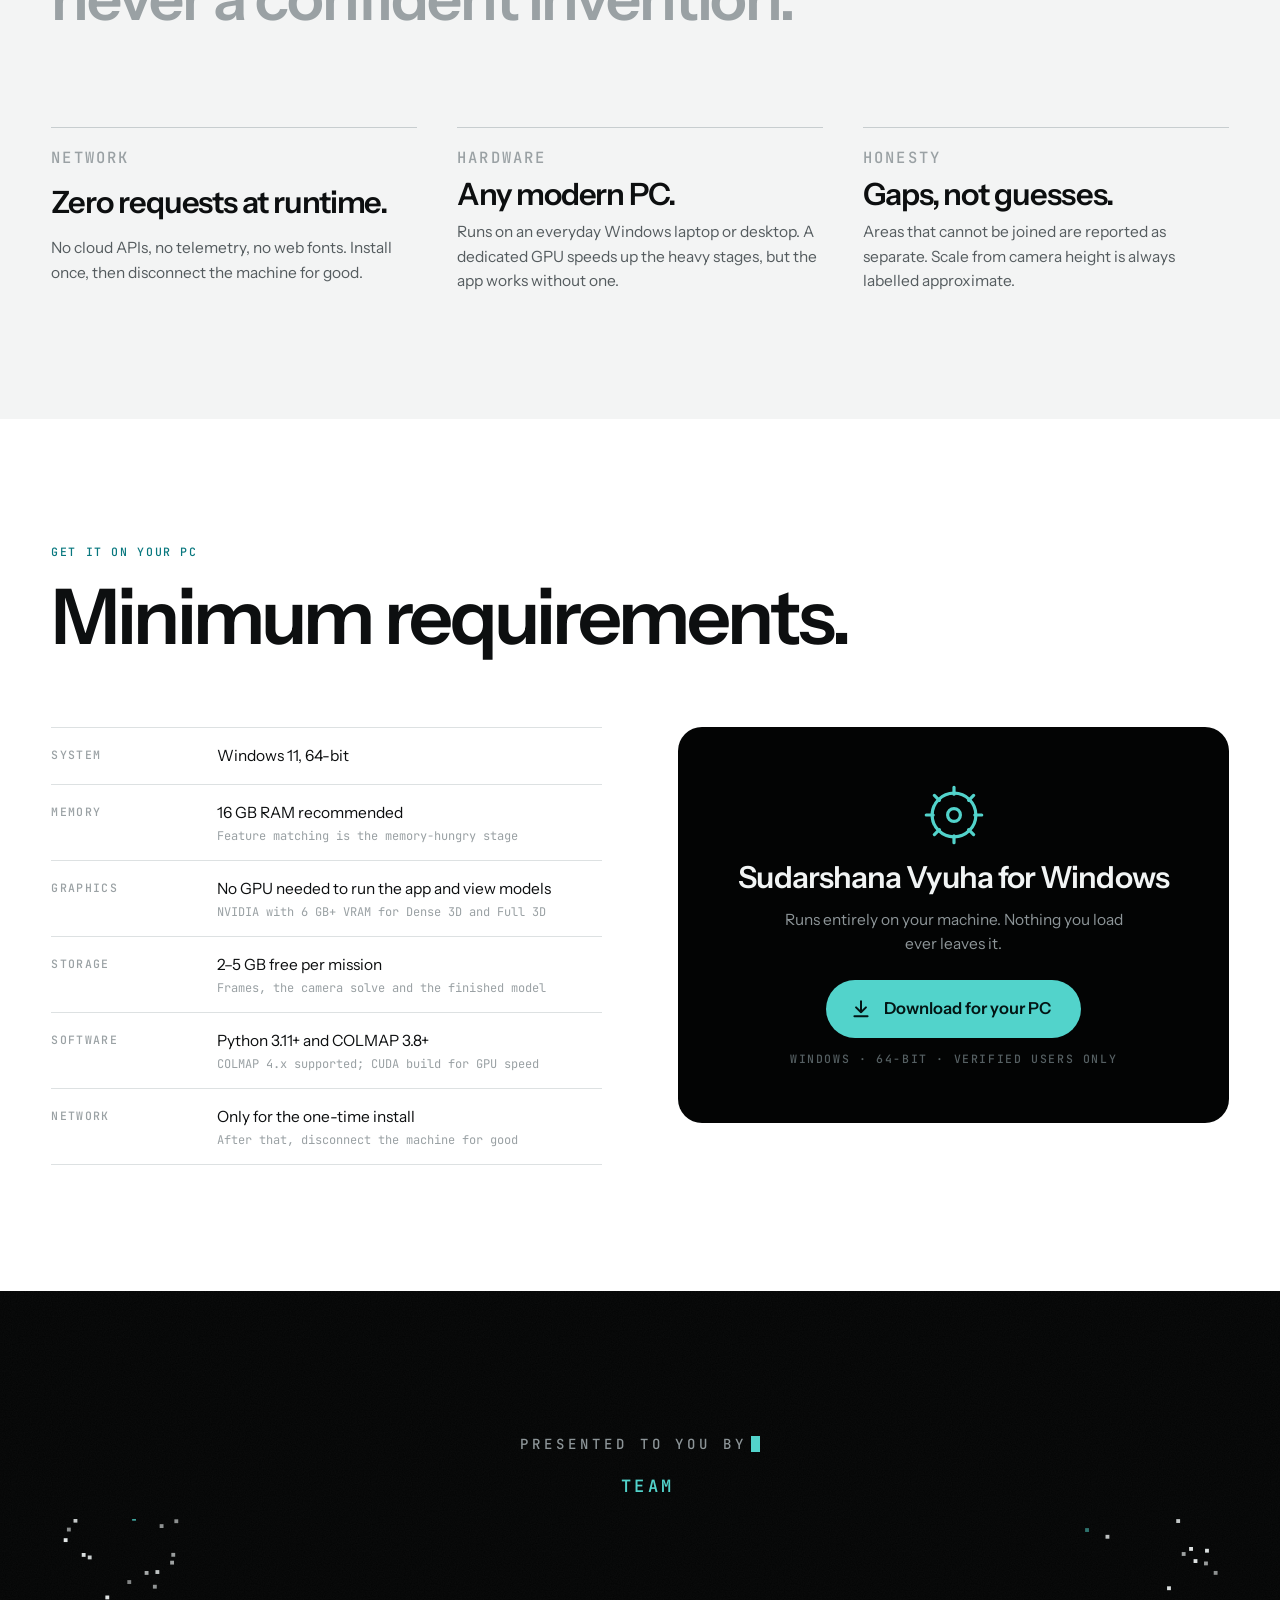
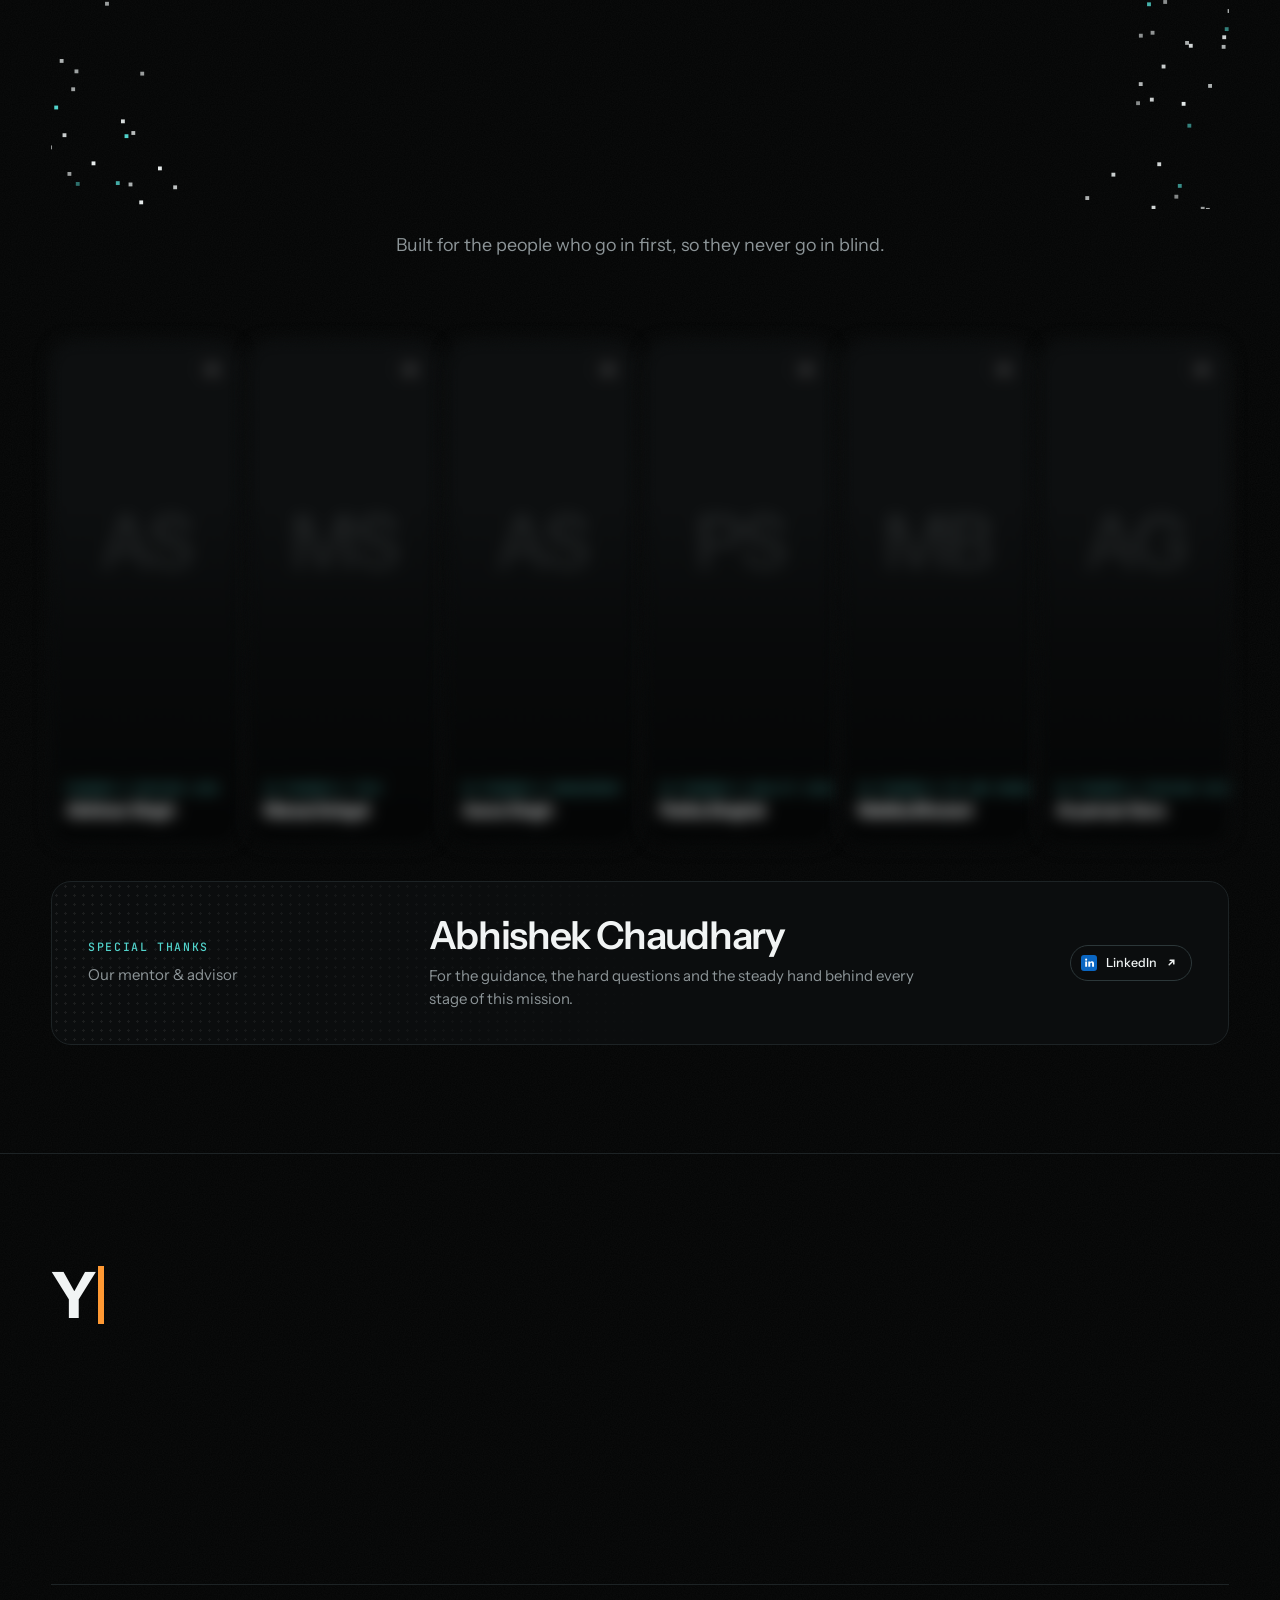
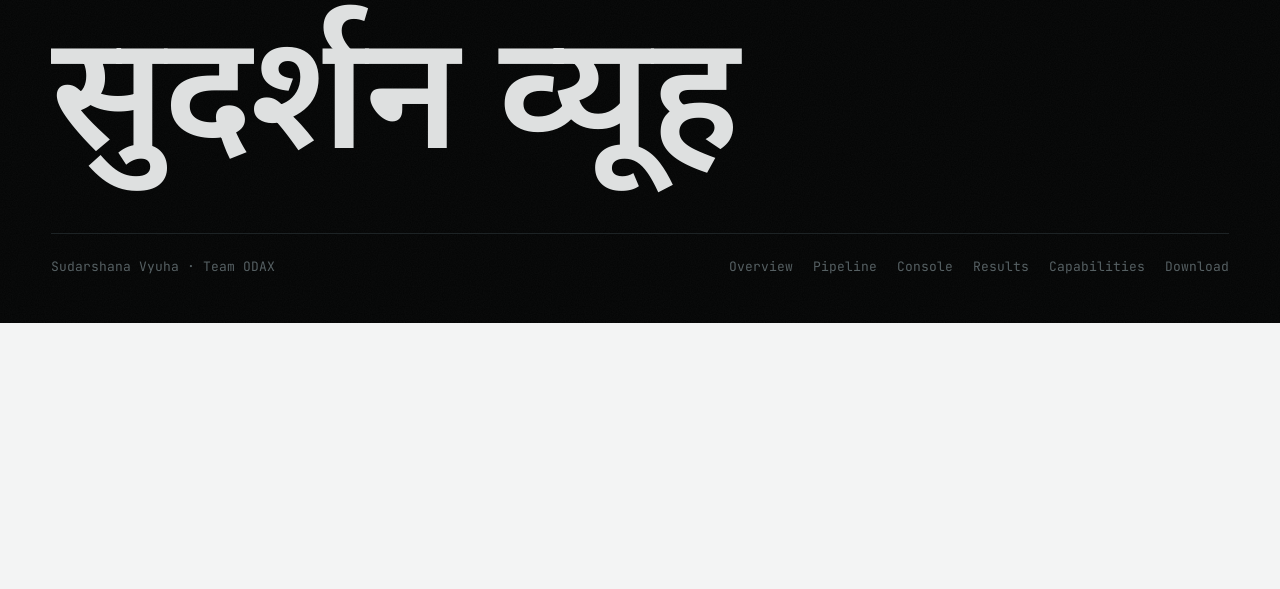
==== commit 1fb643cd: "Remove the in-development label from confidence zones Co-Authored-By: Claude Opus 5.5 <noreply@anthr" ====
--- a/index.html
+++ b/index.html
@@ -970,7 +970,7 @@
       </article>
 
       <article class="fr" data-rv>
-        <p class="label fr-k">Confidence zones <span class="fr-tag">In development</span></p>
+        <p class="label fr-k">Confidence zones</p>
         <h3>Green you can trust. Red you can't.</h3>
         <p>Every part of the model is coloured by how well the cameras actually saw it. <b class="z-gt">Green</b>: seen by many cameras from well-separated angles, safe to measure. <b class="z-rt">Red</b>: barely observed, or surface the software filled in with nothing seen nearby. Rooms no camera entered are marked unknown, never drawn as empty.</p>
         <svg class="fr-plan" viewBox="0 0 300 150" role="img" aria-label="Illustration: a floor plan with well-observed walls in green, a weakly observed wall in amber, a filled-in wall in red, and an unseen room hatched as no data">
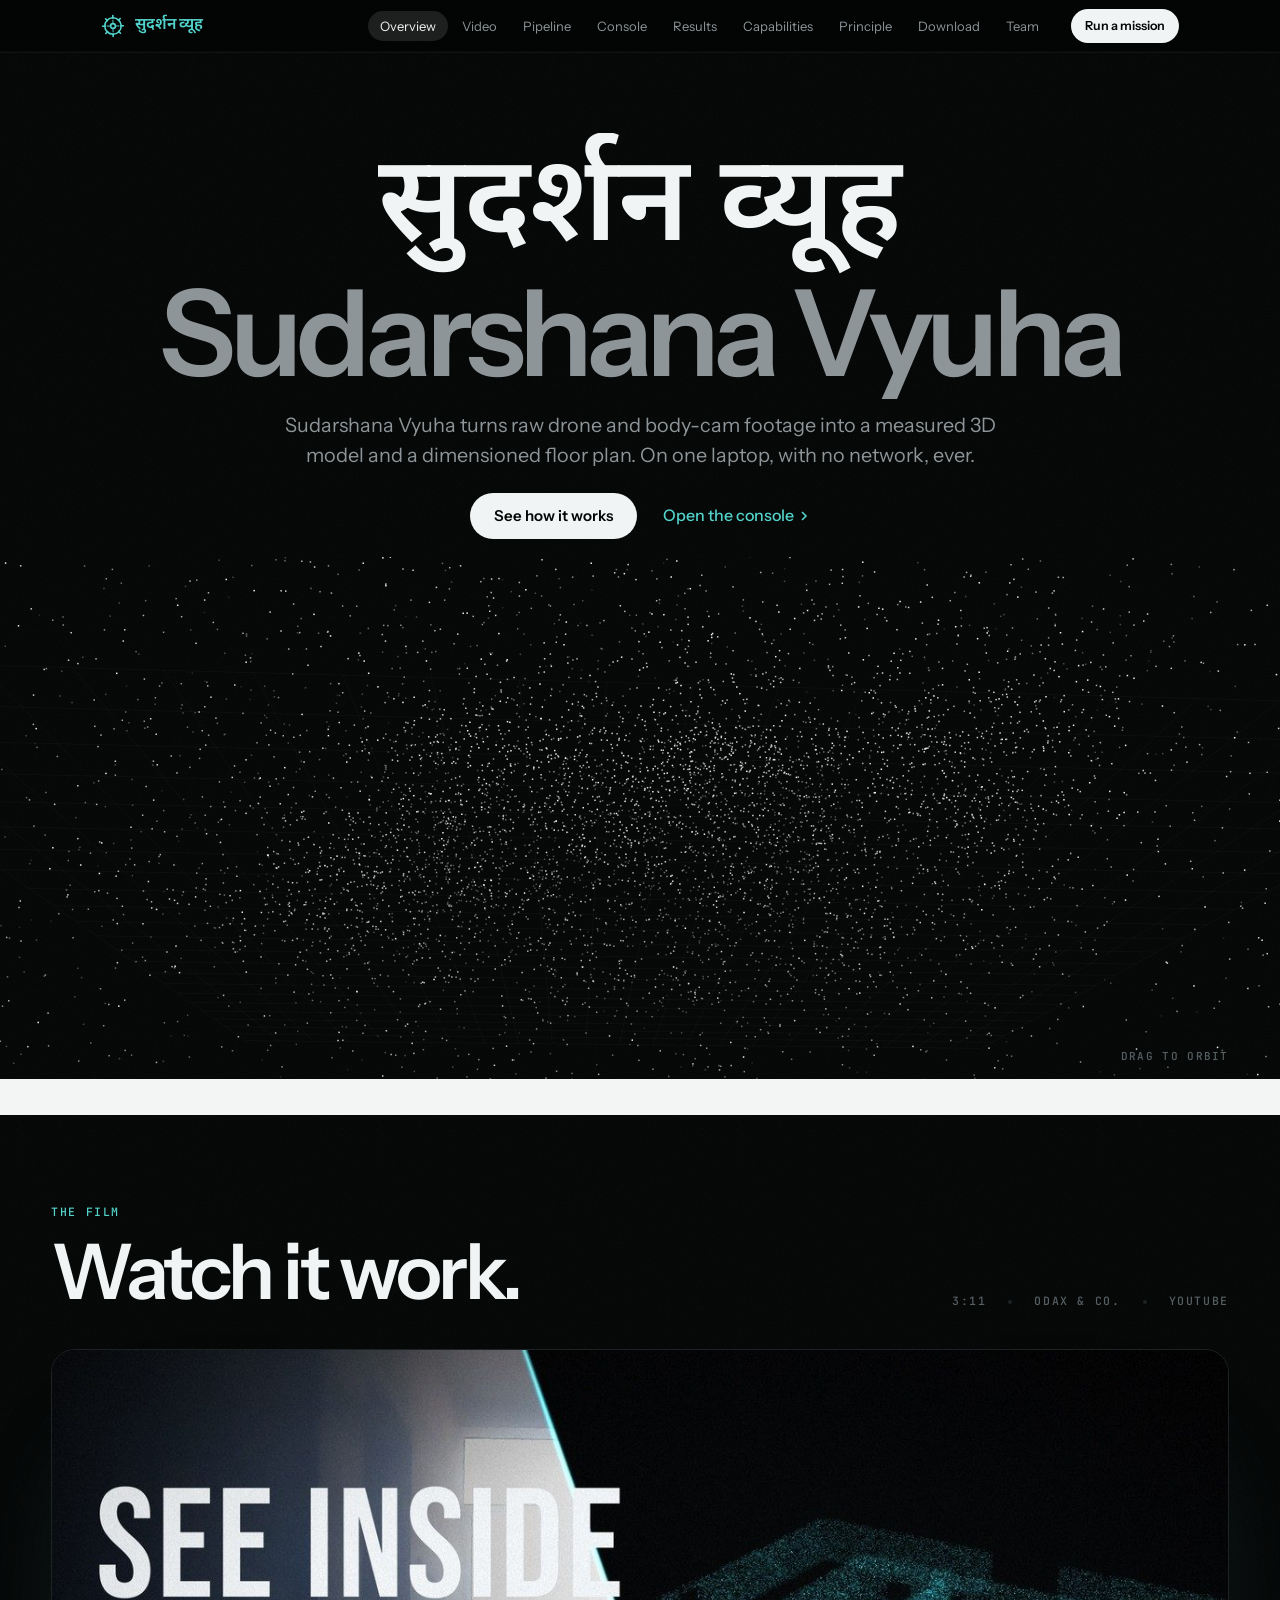
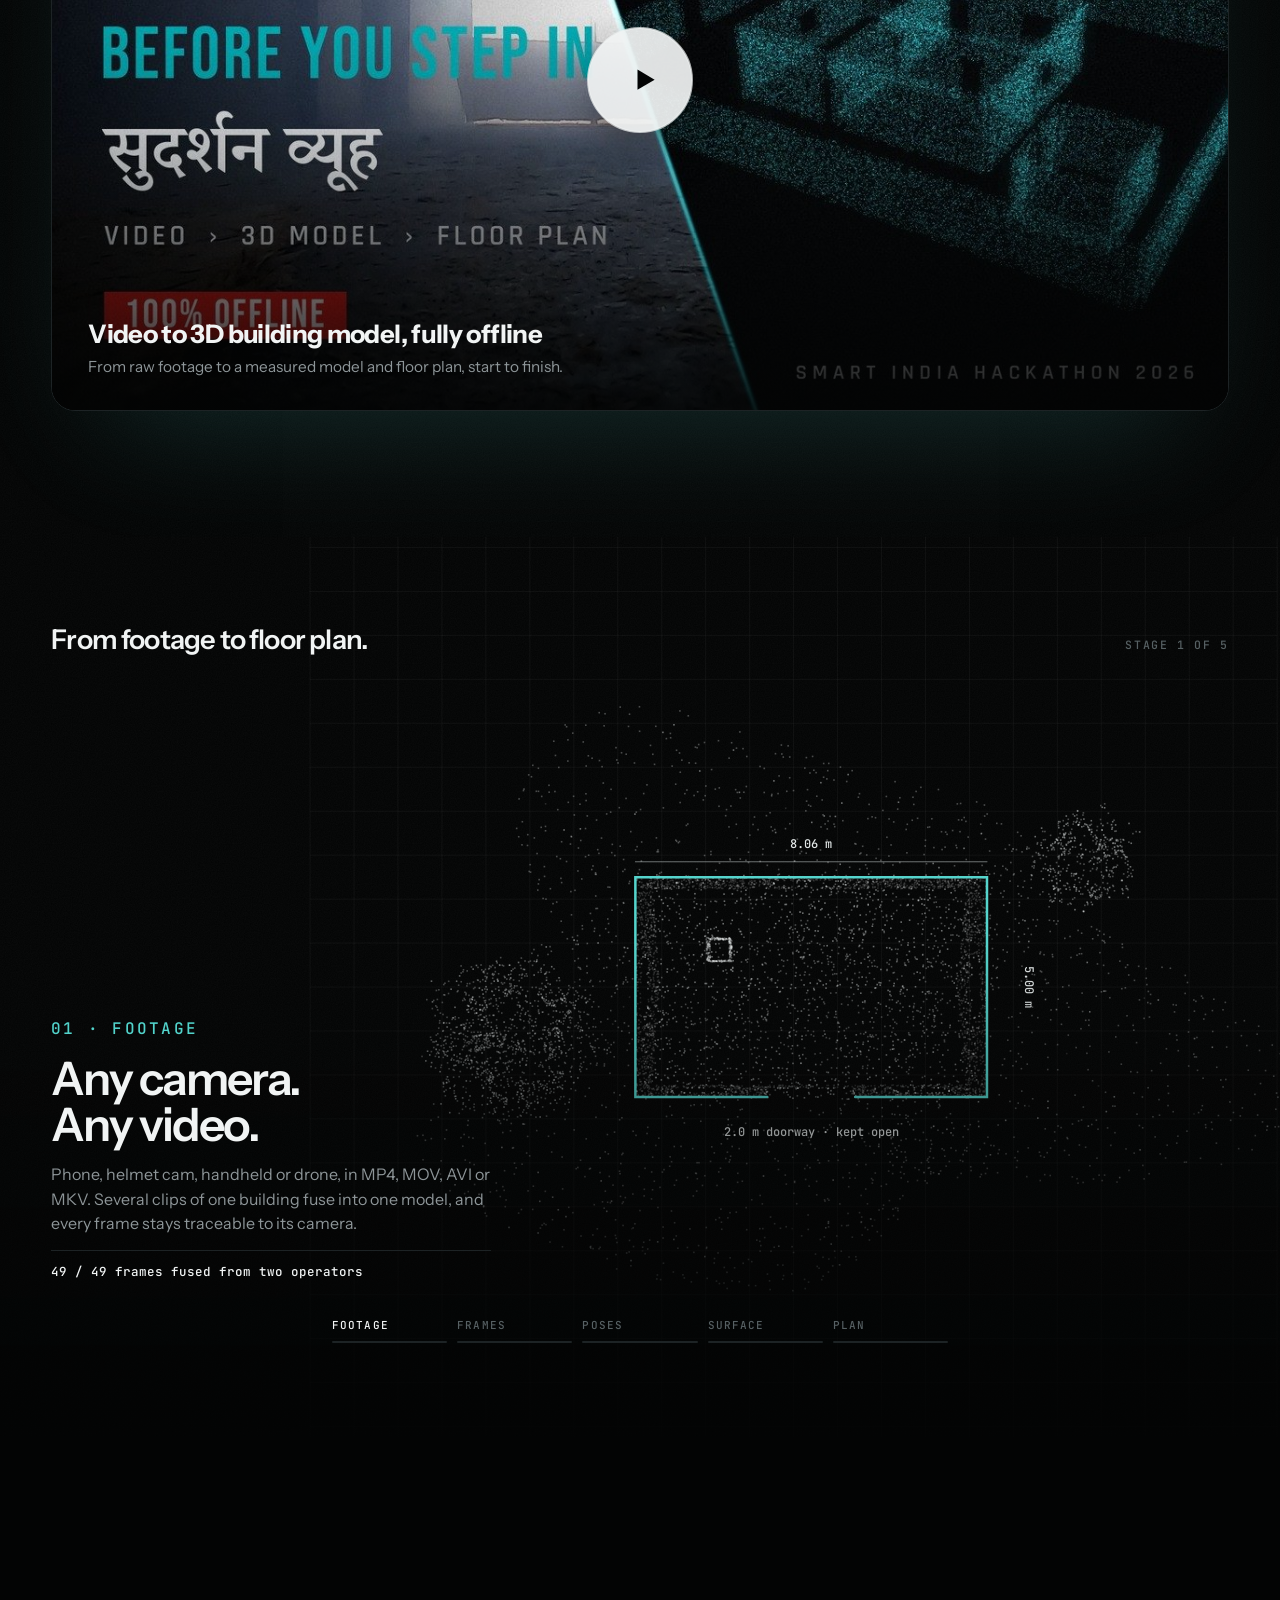
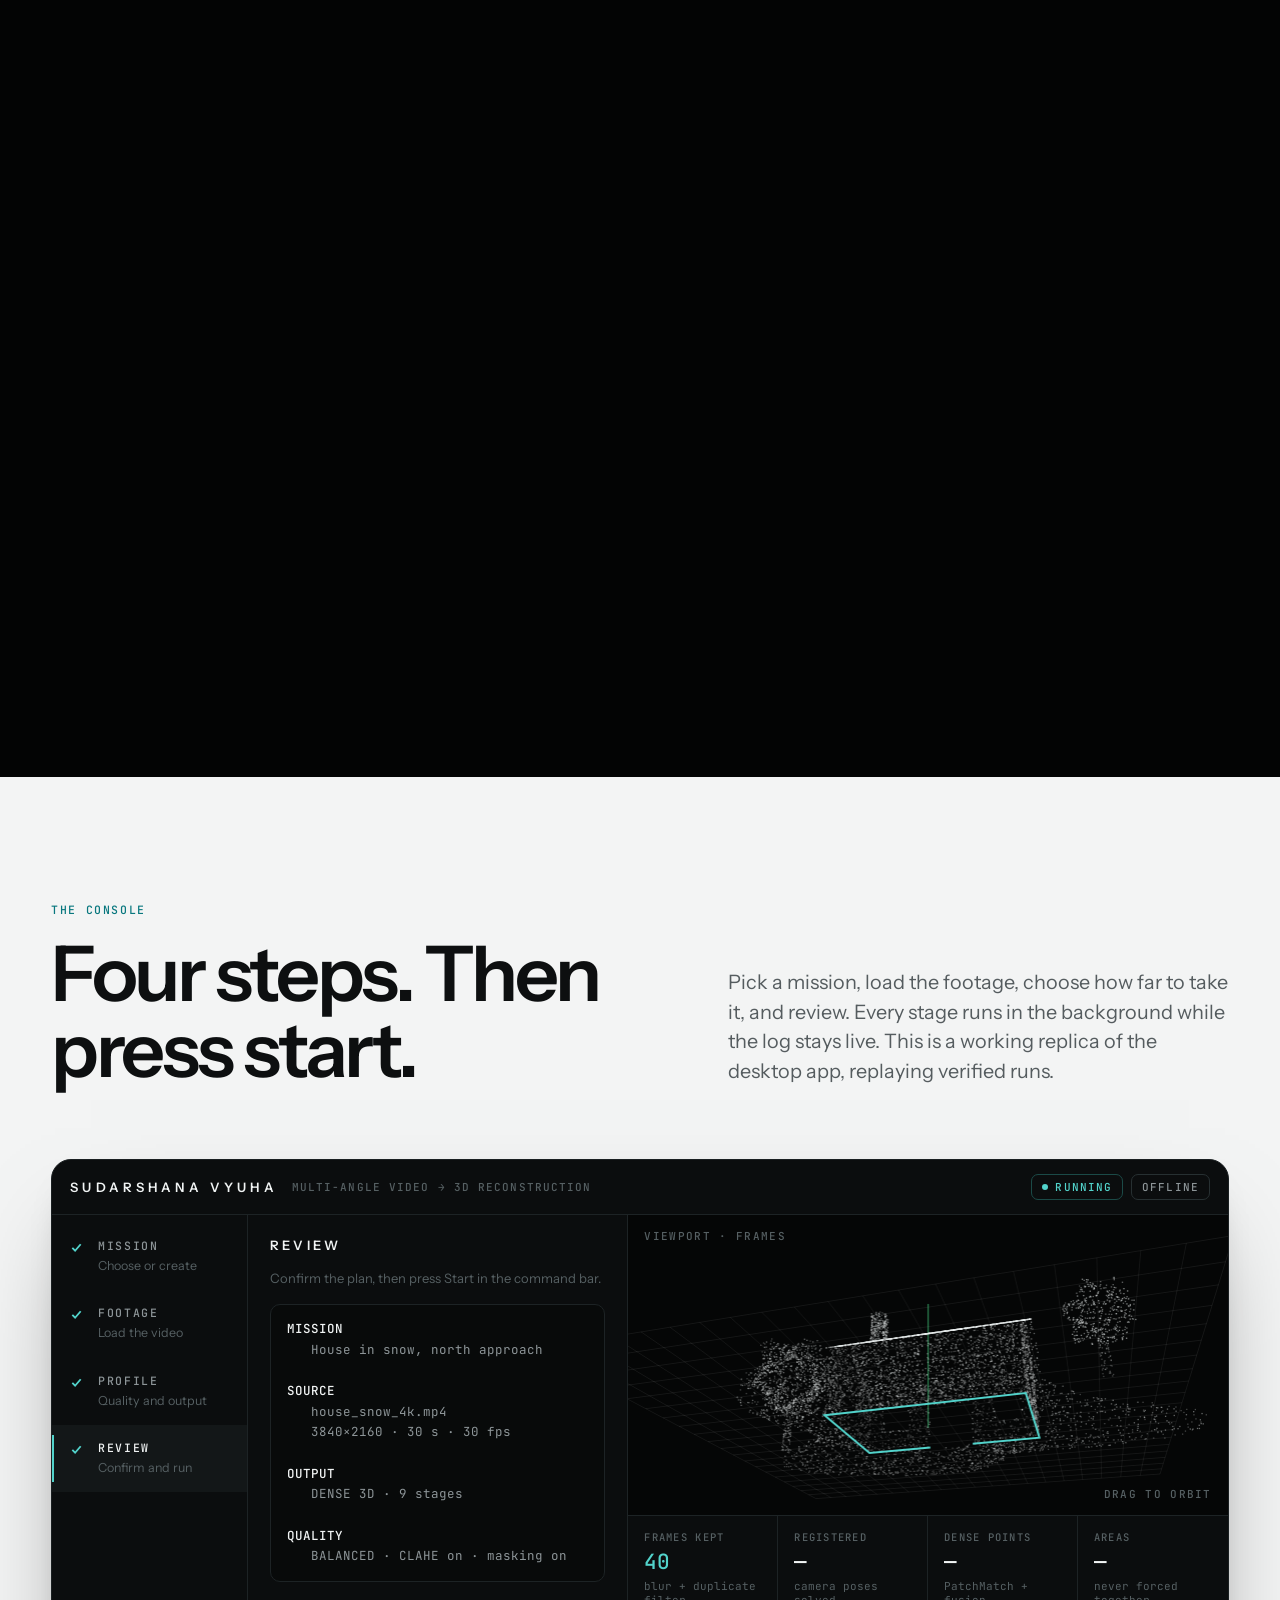
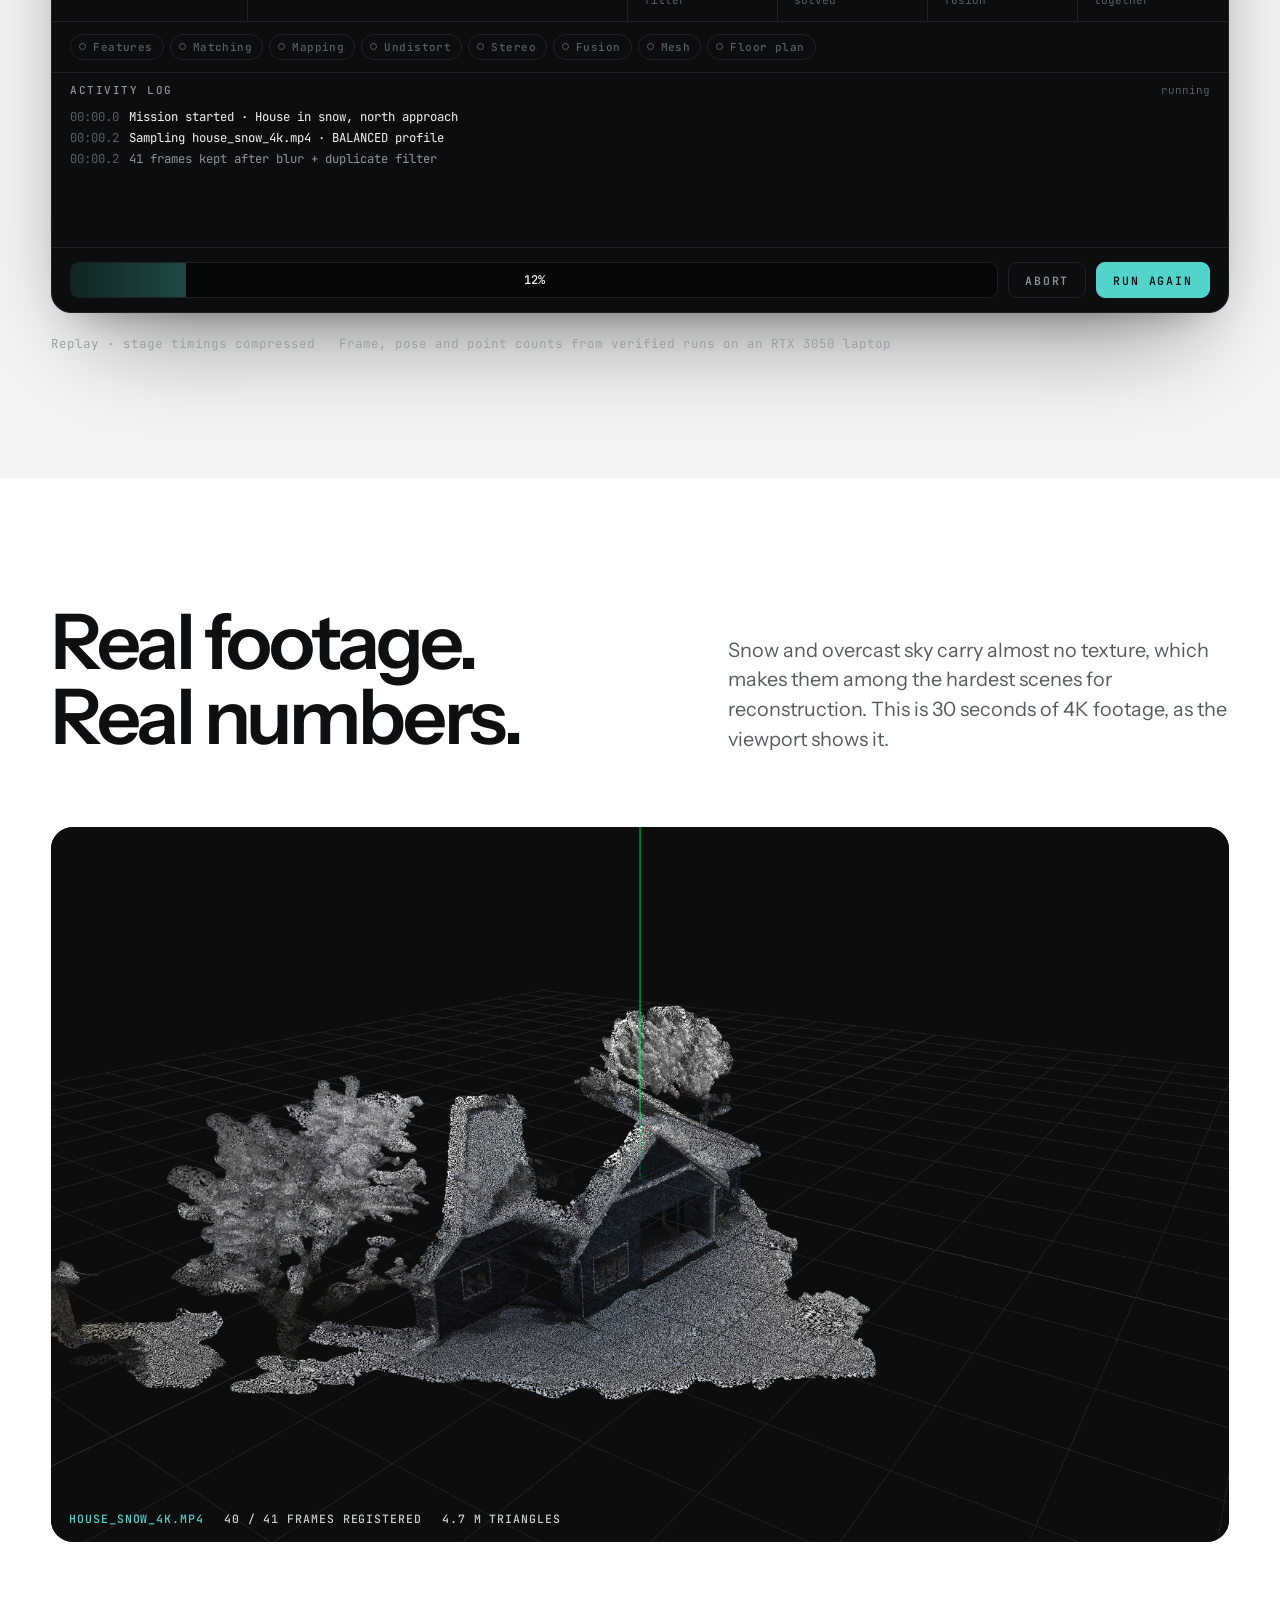
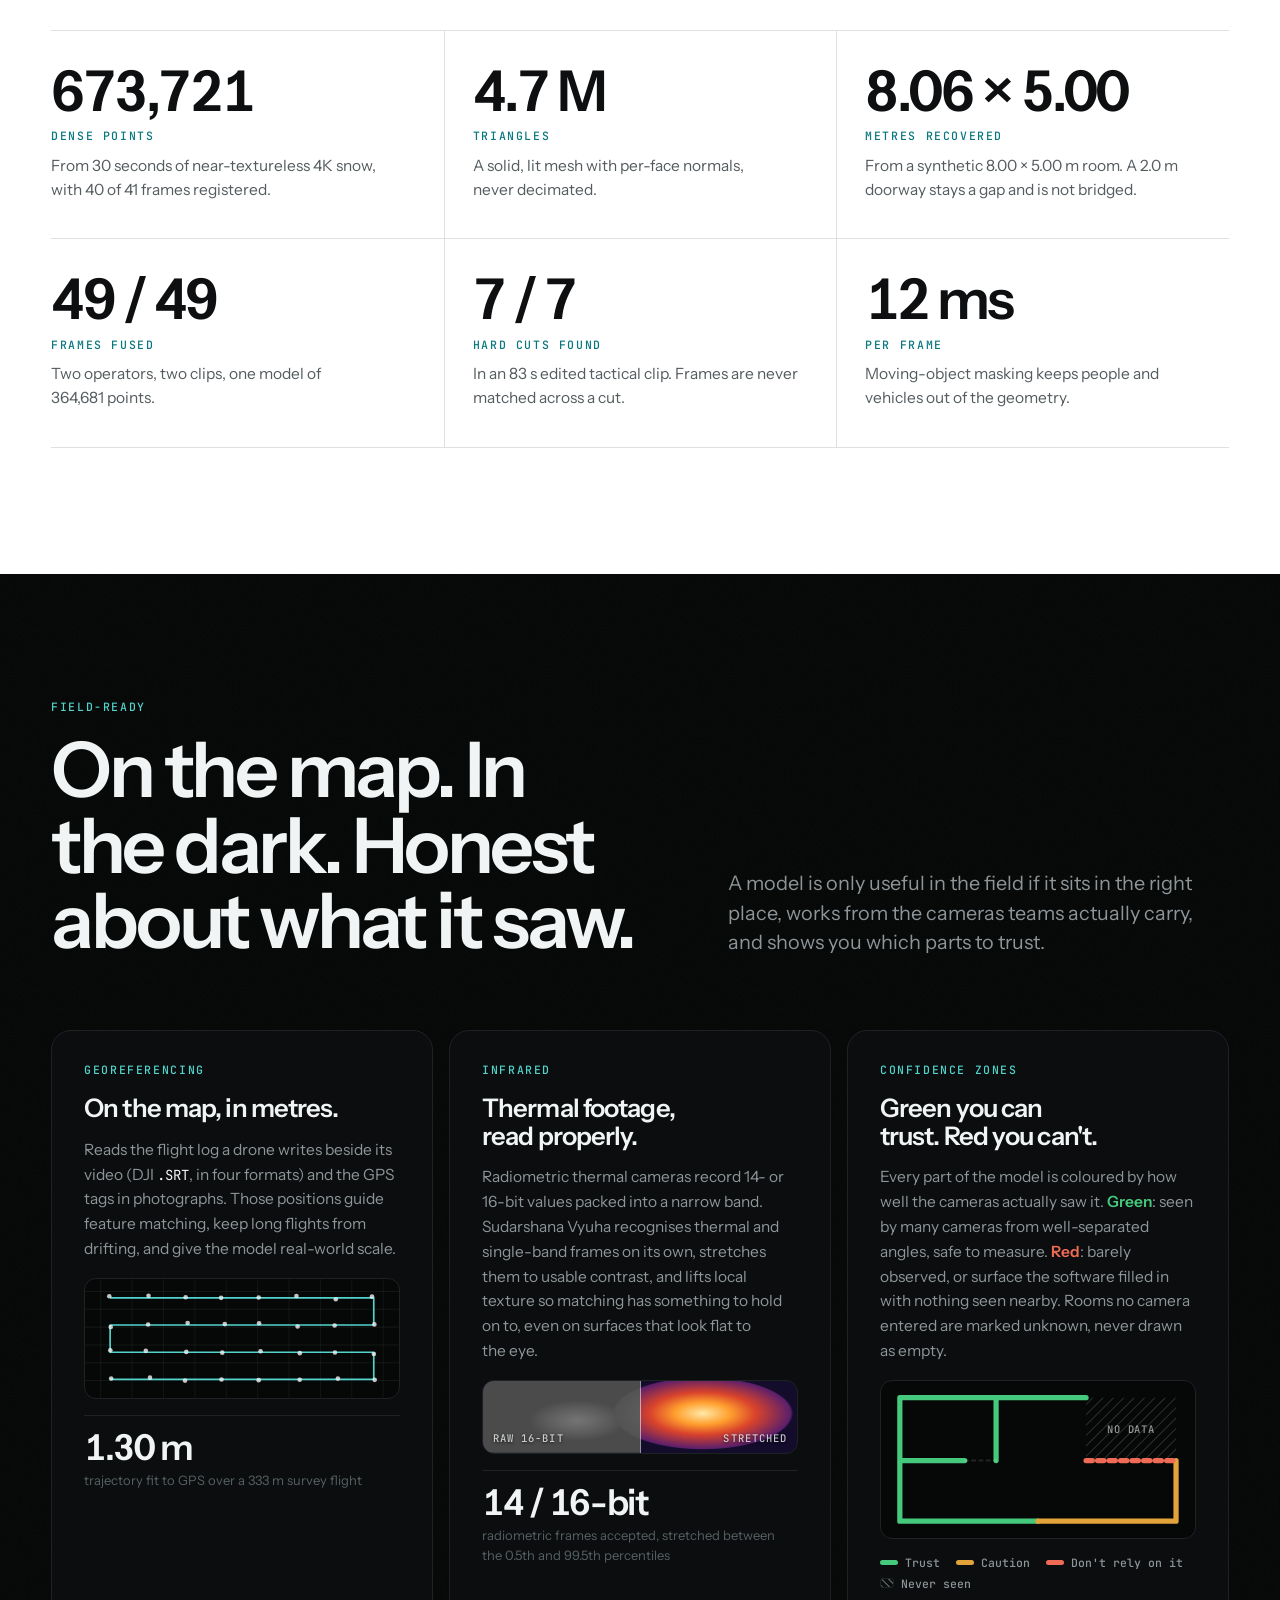
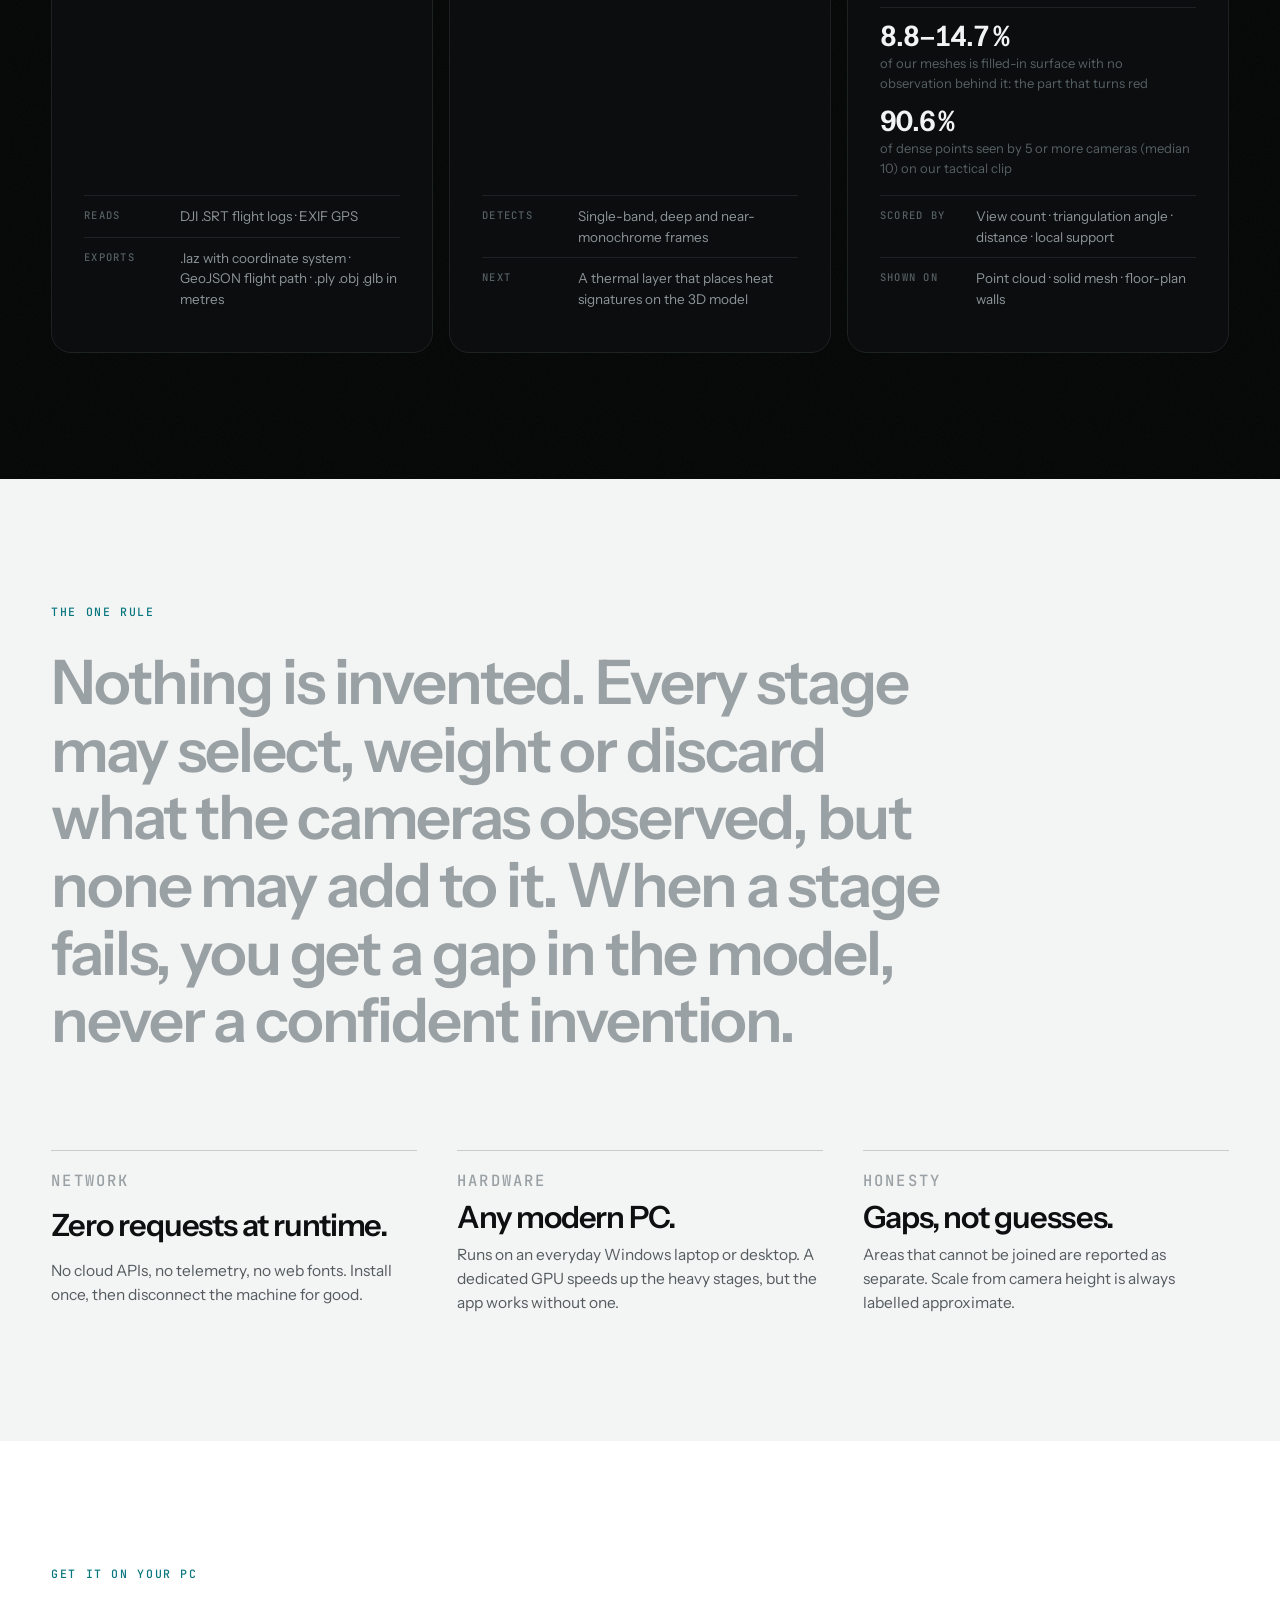
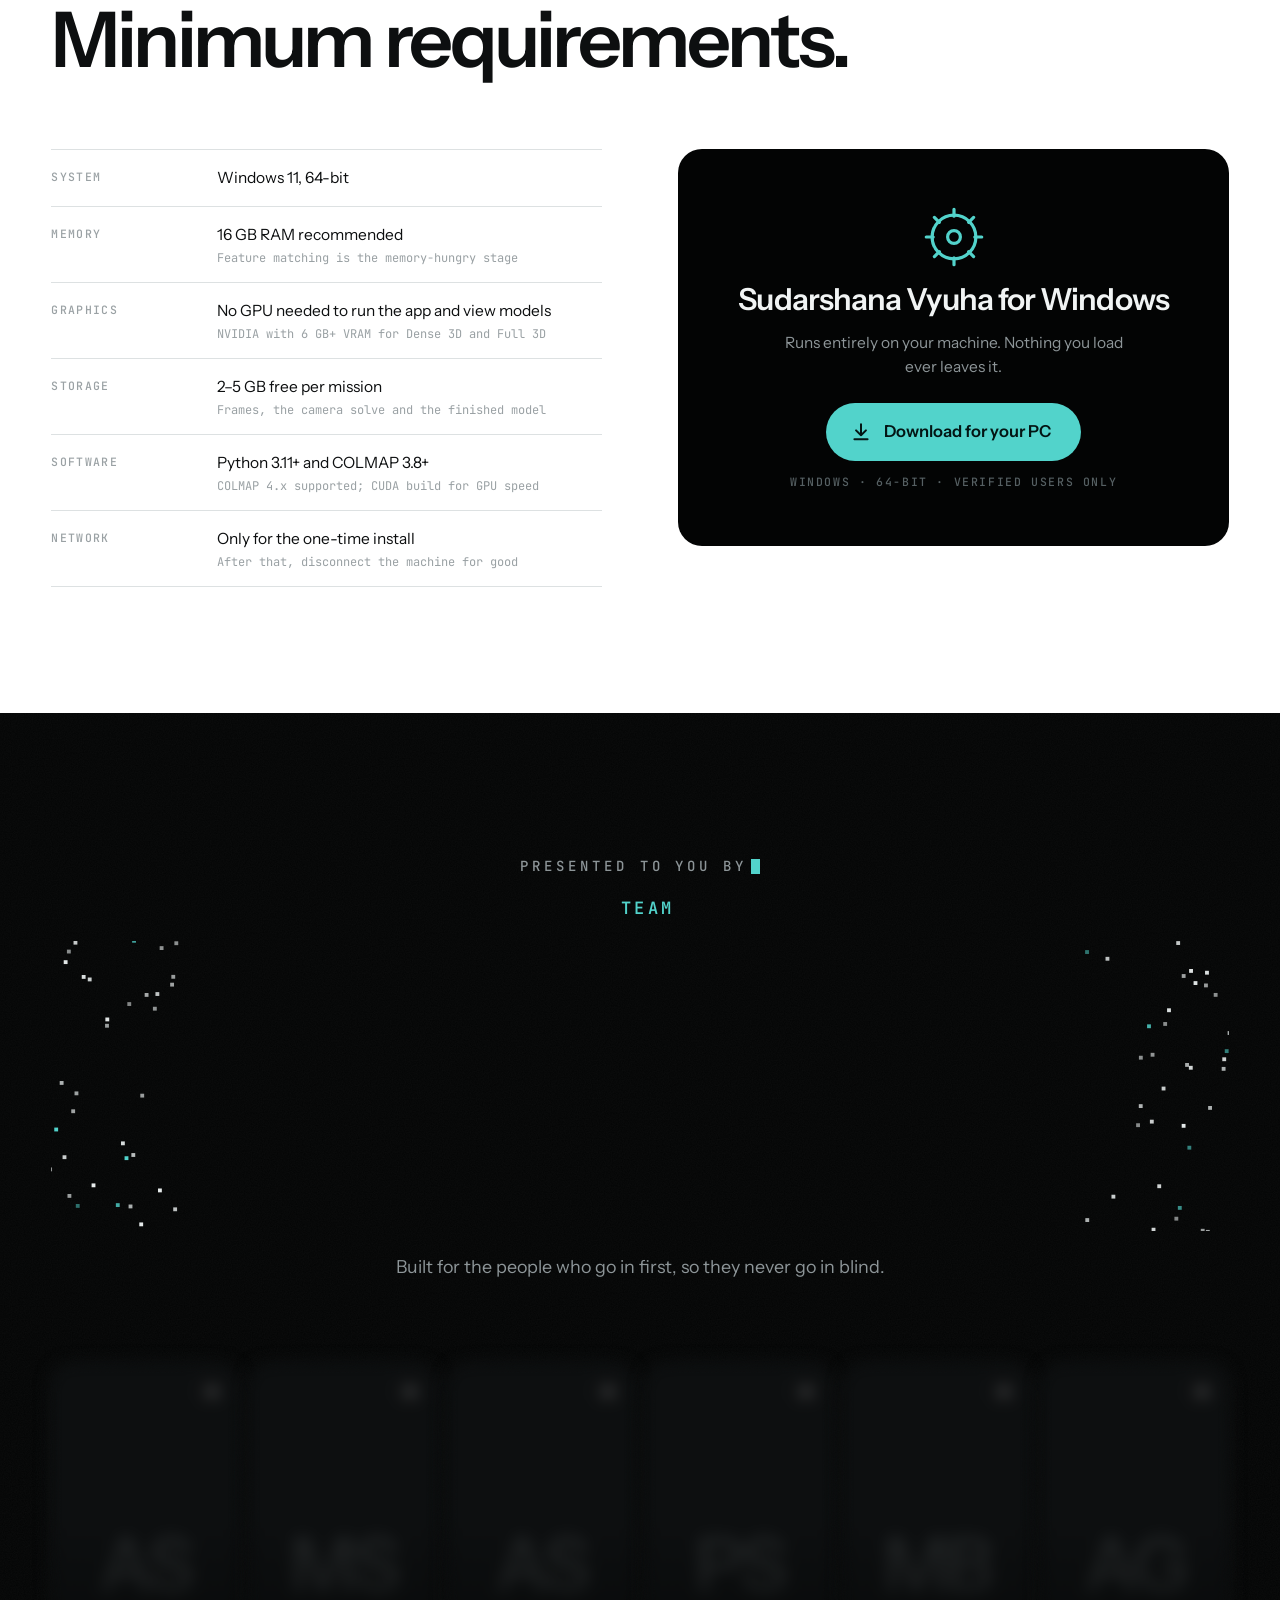
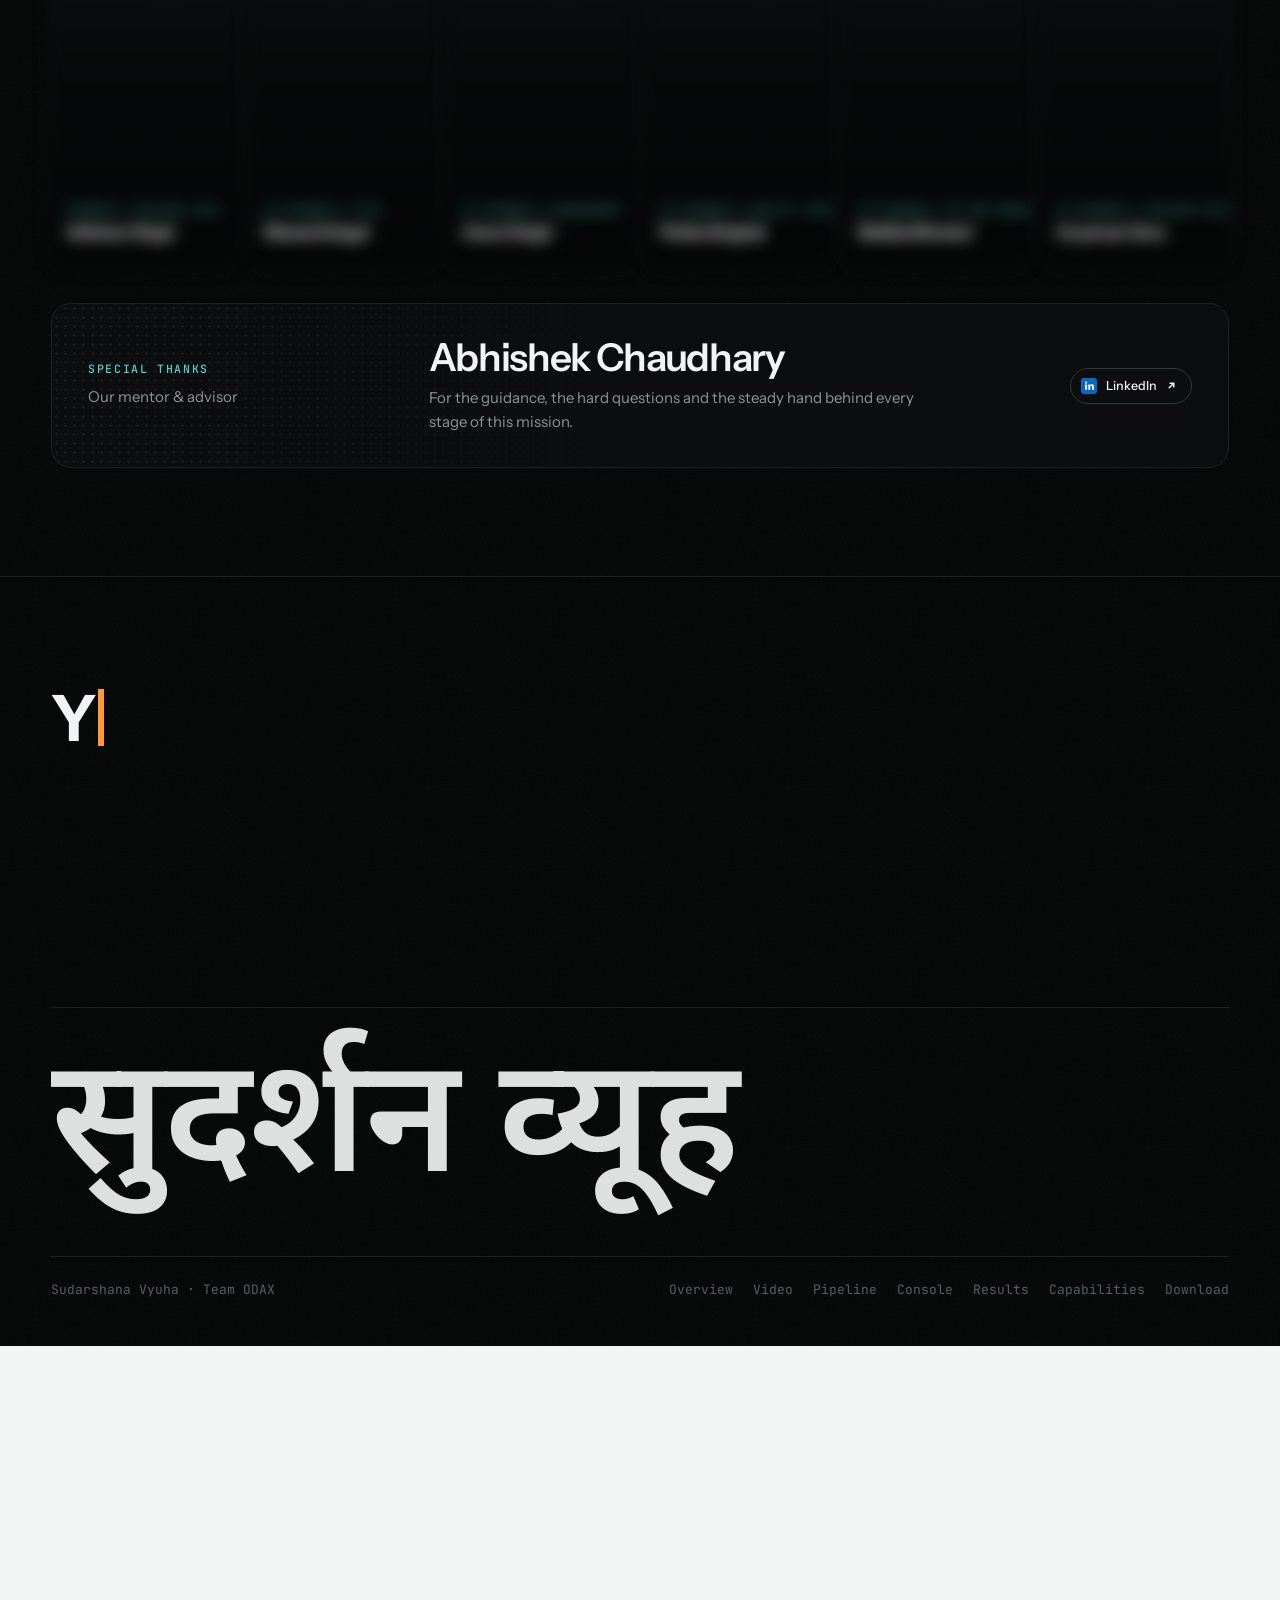
==== commit 0efcedf4: "Add the product film section linking to YouTube Co-Authored-By: Claude Opus 5.5 <noreply@anthropic.c" ====
--- a/index.html
+++ b/index.html
@@ -149,6 +149,26 @@
    },
    "primaryImageOfPage": "https://sudarshana-vyuha.onrender.com/assets/og-image.png",
    "inLanguage": "en"
+  },
+  {
+   "@type": "VideoObject",
+   "@id": "https://sudarshana-vyuha.onrender.com/#video",
+   "name": "Sudarshana Vyuha | Video to 3D Building Model, Fully Offline",
+   "description": "Sudarshana Vyuha by Team ODAX turns raw drone and body-cam footage into a measured 3D building model and a dimensioned floor plan, fully offline.",
+   "thumbnailUrl": [
+    "https://sudarshana-vyuha.onrender.com/assets/video-poster.jpg",
+    "https://i.ytimg.com/vi/u2LgsmQYgJs/maxresdefault.jpg"
+   ],
+   "uploadDate": "2026-09-27T07:44:42-07:00",
+   "duration": "PT3M11S",
+   "contentUrl": "https://www.youtube.com/watch?v=u2LgsmQYgJs",
+   "embedUrl": "https://www.youtube.com/embed/u2LgsmQYgJs",
+   "publisher": {
+    "@id": "https://sudarshana-vyuha.onrender.com/#org"
+   },
+   "about": {
+    "@id": "https://sudarshana-vyuha.onrender.com/#app"
+   }
   }
  ]
 }
@@ -329,6 +349,35 @@
 .hero-meta{position:relative;z-index:2;display:flex;flex-wrap:wrap;justify-content:center;gap:10px 28px;padding:26px var(--gutter) 40px;border-top:1px solid var(--stage-line);color:var(--stage-ink-3)}
 .hero-meta span{display:flex;align-items:center;gap:10px}
 .hero-meta i{width:5px;height:5px;border-radius:50%;background:var(--stage-accent)}
+
+
+/* ---------- video ---------- */
+.video{position:relative;overflow:clip;padding-top:clamp(64px,10vh,120px)}
+.video .wrap{position:relative;z-index:2}
+.vid-head{display:flex;flex-wrap:wrap;align-items:flex-end;justify-content:space-between;gap:16px 40px;margin-bottom:clamp(24px,3.5vw,40px)}
+.vid-meta{display:flex;gap:10px 22px;flex-wrap:wrap;color:var(--stage-ink-3)}
+.vid-meta span+span::before{content:"";display:inline-block;width:4px;height:4px;border-radius:50%;background:var(--stage-line);margin-right:22px;vertical-align:middle}
+.vid-card{position:relative;display:block;aspect-ratio:16/9;max-width:100%;border-radius:24px;overflow:hidden;background:#000;border:1px solid var(--stage-line);color:var(--stage-ink);text-decoration:none;isolation:isolate;
+  box-shadow:0 60px 120px -50px rgba(82,211,203,.18)}
+.vid-card img{position:absolute;inset:0;width:100%;height:100%;object-fit:cover;transform:scale(1.015);transition:transform 1.2s var(--ease),filter .8s}
+.vid-shade{position:absolute;inset:0;background:linear-gradient(to top,rgba(3,4,4,.88) 0%,rgba(3,4,4,.25) 38%,rgba(3,4,4,0) 60%);transition:opacity .6s}
+.vid-play{position:absolute;left:50%;top:50%;width:clamp(68px,9vw,104px);aspect-ratio:1;translate:-50% -50%;border-radius:50%;display:grid;place-items:center;
+  background:rgba(241,244,244,.92);color:#030404;box-shadow:0 20px 50px -10px rgba(0,0,0,.6);transition:transform .5s var(--ease),background-color .3s}
+.vid-play svg{width:36%;height:36%;margin-left:7%;fill:currentColor}
+.vid-play i{position:absolute;inset:-1px;border-radius:50%;border:2px solid rgba(241,244,244,.7);animation:vidRing 2.4s var(--ease) infinite}
+@keyframes vidRing{0%{transform:scale(1);opacity:.8}100%{transform:scale(1.6);opacity:0}}
+.vid-cap{position:absolute;left:clamp(18px,3vw,36px);right:clamp(18px,3vw,36px);bottom:clamp(16px,2.6vw,32px);display:grid;gap:6px;max-width:46ch}
+.vid-cap b{font-size:clamp(1.05rem,2vw,1.6rem);letter-spacing:-.025em;line-height:1.15;text-wrap:balance}
+.vid-cap span{font-size:clamp(.85rem,1.2vw,1rem);color:var(--stage-ink-2)}
+.vid-go{position:absolute;right:clamp(18px,3vw,36px);top:clamp(16px,2.6vw,28px);display:inline-flex;align-items:center;gap:8px;padding:8px 14px;border-radius:999px;
+  background:rgba(3,4,4,.6);border:1px solid rgba(241,244,244,.18);font:500 12.5px var(--sans);opacity:0;transform:translateY(-6px);transition:opacity .4s,transform .5s var(--ease)}
+.vid-go svg{width:11px;height:11px}
+.vid-card:hover img,.vid-card:focus-visible img{transform:scale(1.05)}
+.vid-card:hover .vid-play,.vid-card:focus-visible .vid-play{transform:scale(1.1);background:var(--stage-accent)}
+.vid-card:hover .vid-go,.vid-card:focus-visible .vid-go{opacity:1;transform:none}
+.vid-card:focus-visible{outline:2px solid var(--stage-accent);outline-offset:4px}
+@media (max-width:640px){.vid-card{border-radius:16px}.vid-cap span{display:none}.vid-go{display:none}}
+@media (hover:none){.vid-go{opacity:1;transform:none}}
 
 /* ---------- pipeline ---------- */
 .scrolly{position:relative;height:560vh}
@@ -728,7 +777,7 @@
 .foot-row nav{display:flex;flex-wrap:wrap;gap:6px 20px}
 .foot-row a:hover{color:var(--stage-ink)}
 
-@media (max-width:1060px){
+@media (max-width:1180px){
   .links,.nav-cta{display:none}
   .burger{display:block;margin-left:auto}
 }
@@ -760,13 +809,14 @@
     <nav class="links" id="links" aria-label="Sections">
       <span class="pill" id="pill" aria-hidden="true"></span>
       <a href="#overview" style="--i:0">Overview</a>
-      <a href="#pipeline" style="--i:1">Pipeline</a>
-      <a href="#console" style="--i:2">Console</a>
-      <a href="#results" style="--i:3">Results</a>
-      <a href="#accuracy" style="--i:4">Capabilities</a>
-      <a href="#principle" style="--i:5">Principle</a>
-      <a href="#download" style="--i:6">Download</a>
-      <a href="#team" style="--i:7">Team</a>
+      <a href="#video" style="--i:1">Video</a>
+      <a href="#pipeline" style="--i:2">Pipeline</a>
+      <a href="#console" style="--i:3">Console</a>
+      <a href="#results" style="--i:4">Results</a>
+      <a href="#accuracy" style="--i:5">Capabilities</a>
+      <a href="#principle" style="--i:6">Principle</a>
+      <a href="#download" style="--i:7">Download</a>
+      <a href="#team" style="--i:8">Team</a>
     </nav>
     <a class="nav-cta" href="#console">Run a mission</a>
     <button class="burger" id="burger" aria-expanded="false" aria-controls="sheet" aria-label="Open menu"><span></span><span></span></button>
@@ -776,13 +826,14 @@
 
 <div class="sheet" id="sheet" inert>
   <a href="#overview" style="--i:0"><small>01</small>Overview</a>
-  <a href="#pipeline" style="--i:1"><small>02</small>Pipeline</a>
-  <a href="#console" style="--i:2"><small>03</small>Console</a>
-  <a href="#results" style="--i:3"><small>04</small>Results</a>
-  <a href="#accuracy" style="--i:4"><small>05</small>Capabilities</a>
-  <a href="#principle" style="--i:5"><small>06</small>Principle</a>
-  <a href="#download" style="--i:6"><small>07</small>Download</a>
-  <a href="#team" style="--i:7"><small>08</small>Team</a>
+  <a href="#video" style="--i:1"><small>02</small>Video</a>
+  <a href="#pipeline" style="--i:2"><small>03</small>Pipeline</a>
+  <a href="#console" style="--i:3"><small>04</small>Console</a>
+  <a href="#results" style="--i:4"><small>05</small>Results</a>
+  <a href="#accuracy" style="--i:5"><small>06</small>Capabilities</a>
+  <a href="#principle" style="--i:6"><small>07</small>Principle</a>
+  <a href="#download" style="--i:7"><small>08</small>Download</a>
+  <a href="#team" style="--i:8"><small>09</small>Team</a>
 </div>
 
 <main>
@@ -800,6 +851,31 @@
   <div class="hero-stage">
     <canvas id="heroCv" aria-label="A dense point cloud of a house in snow, reconstructed from video. Drag to orbit." role="img"></canvas>
     <p class="hud" style="right:var(--gutter);bottom:14px">Drag to orbit</p>
+  </div>
+</section>
+
+<!-- ============ VIDEO ============ -->
+<section class="sec stage video" id="video" data-name="Video">
+  <div class="grain" aria-hidden="true"></div>
+  <div class="wrap">
+    <div class="vid-head">
+      <div style="display:grid;gap:14px">
+        <p class="label eyebrow" data-rv>The film</p>
+        <h2 class="h2" data-rv>Watch it work.</h2>
+      </div>
+      <p class="vid-meta label" data-rv><span>3:11</span><span>ODAX &amp; Co.</span><span>YouTube</span></p>
+    </div>
+    <a class="vid-card" href="https://youtu.be/u2LgsmQYgJs" target="_blank" rel="noopener" data-rv
+       aria-label="Watch the Sudarshana Vyuha product video on YouTube (3 minutes 11 seconds, opens in a new tab)">
+      <img src="assets/video-poster.jpg" alt="" width="1280" height="720" decoding="async">
+      <span class="vid-shade" aria-hidden="true"></span>
+      <span class="vid-play" aria-hidden="true"><i></i><svg viewBox="0 0 24 24"><path d="M8 5.5v13l11-6.5z"/></svg></span>
+      <span class="vid-cap">
+        <b>Video to 3D building model, fully offline</b>
+        <span>From raw footage to a measured model and floor plan, start to finish.</span>
+      </span>
+      <span class="vid-go" aria-hidden="true">Watch on YouTube <svg viewBox="0 0 12 12" fill="none" stroke="currentColor" stroke-width="1.6"><path d="M3.5 8.5l5-5M4.5 3.5h4v4"/></svg></span>
+    </a>
   </div>
 </section>
 
@@ -1078,7 +1154,7 @@
     <p class="foot-deva" lang="hi">सुदर्शन व्यूह</p>
     <div class="foot-row">
       <span>Sudarshana Vyuha · Team ODAX</span>
-      <nav aria-label="Footer"><a href="#overview">Overview</a><a href="#pipeline">Pipeline</a><a href="#console">Console</a><a href="#results">Results</a><a href="#accuracy">Capabilities</a><a href="#download">Download</a></nav>
+      <nav aria-label="Footer"><a href="#overview">Overview</a><a href="#video">Video</a><a href="#pipeline">Pipeline</a><a href="#console">Console</a><a href="#results">Results</a><a href="#accuracy">Capabilities</a><a href="#download">Download</a></nav>
     </div>
   </div>
 </footer>
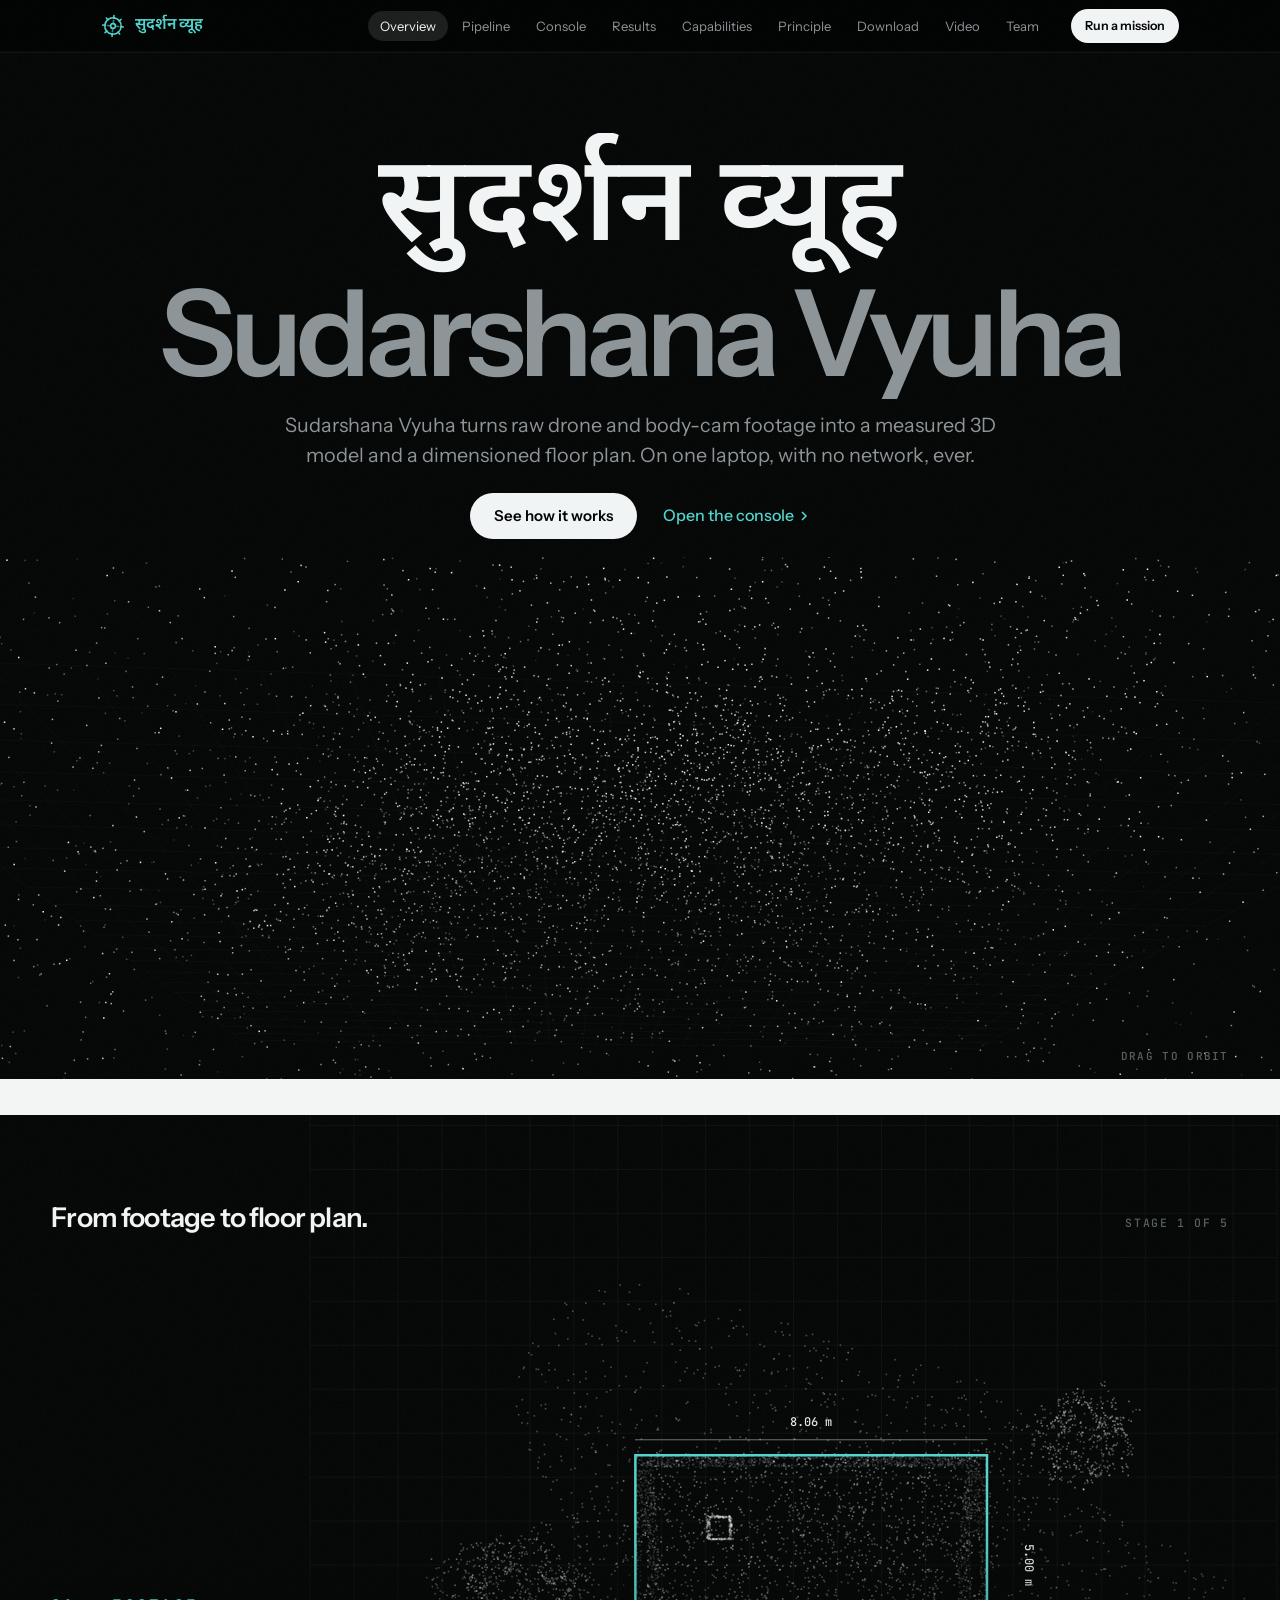
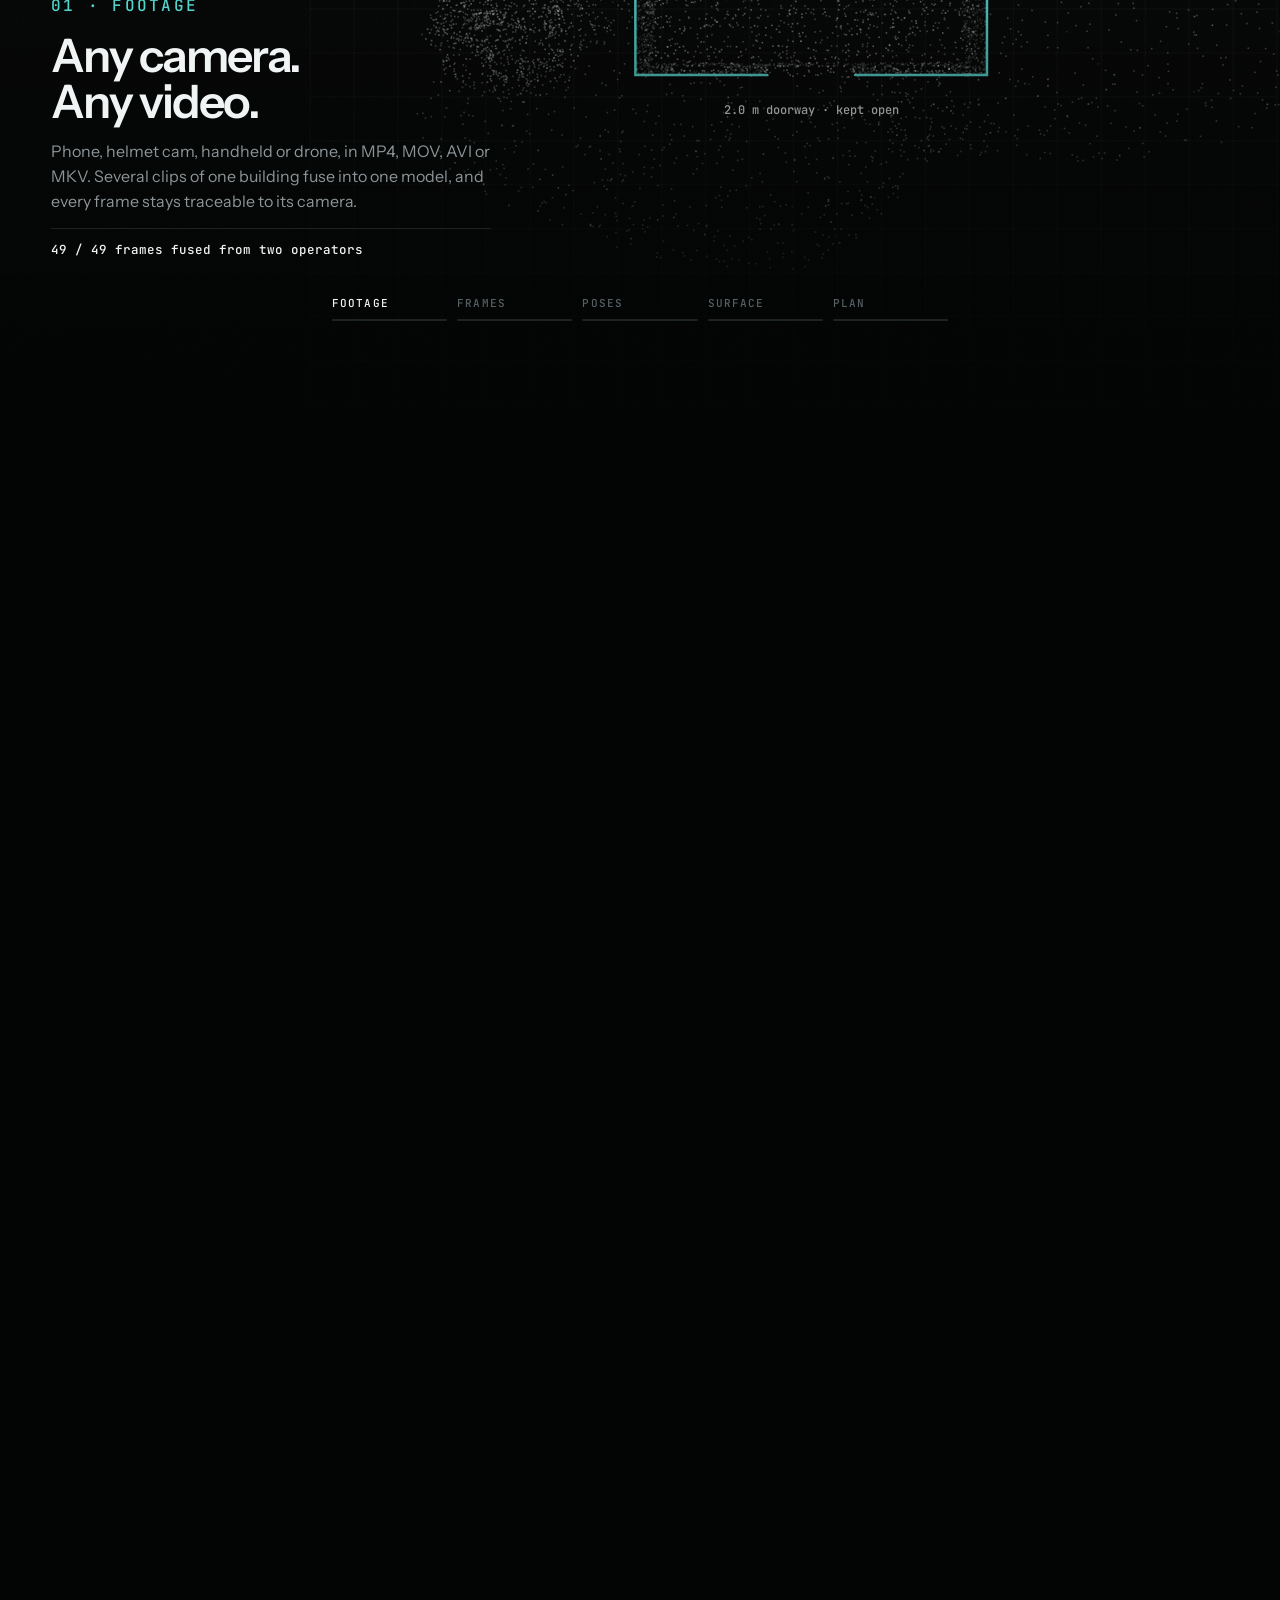
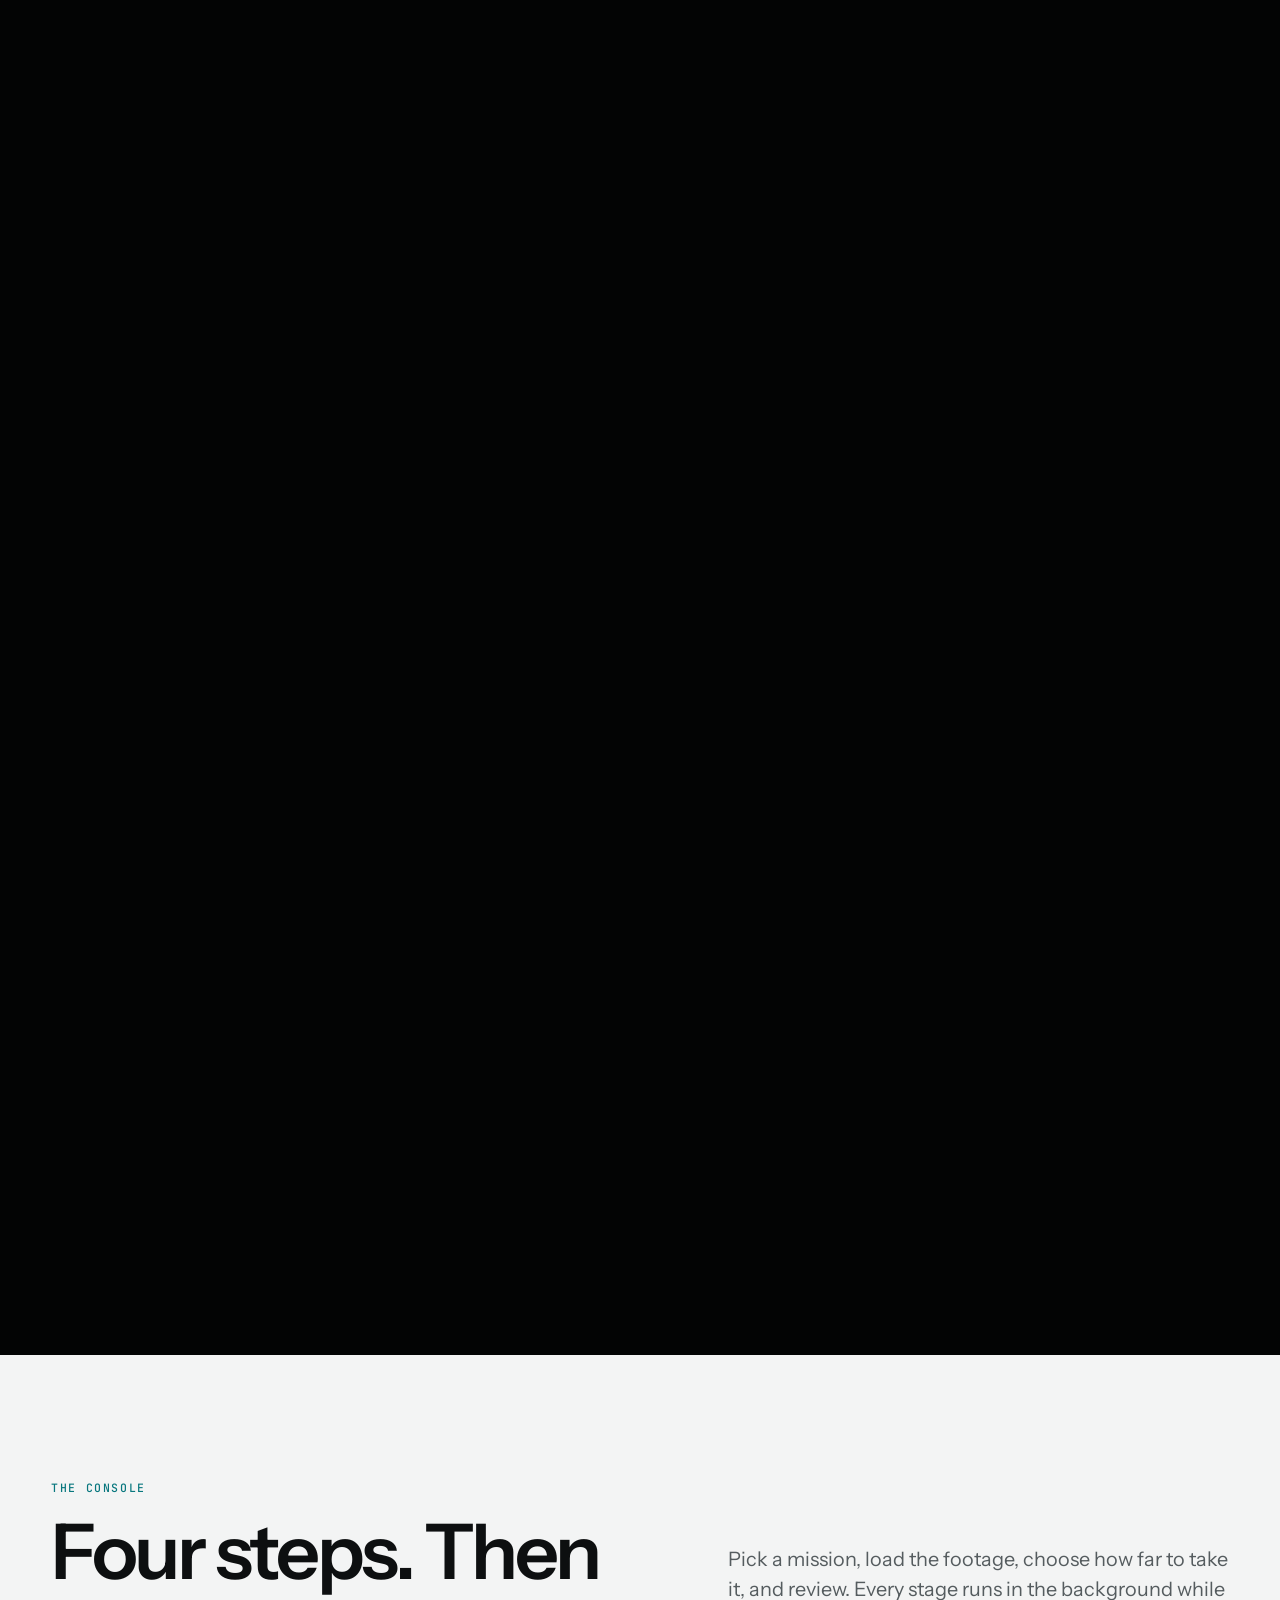
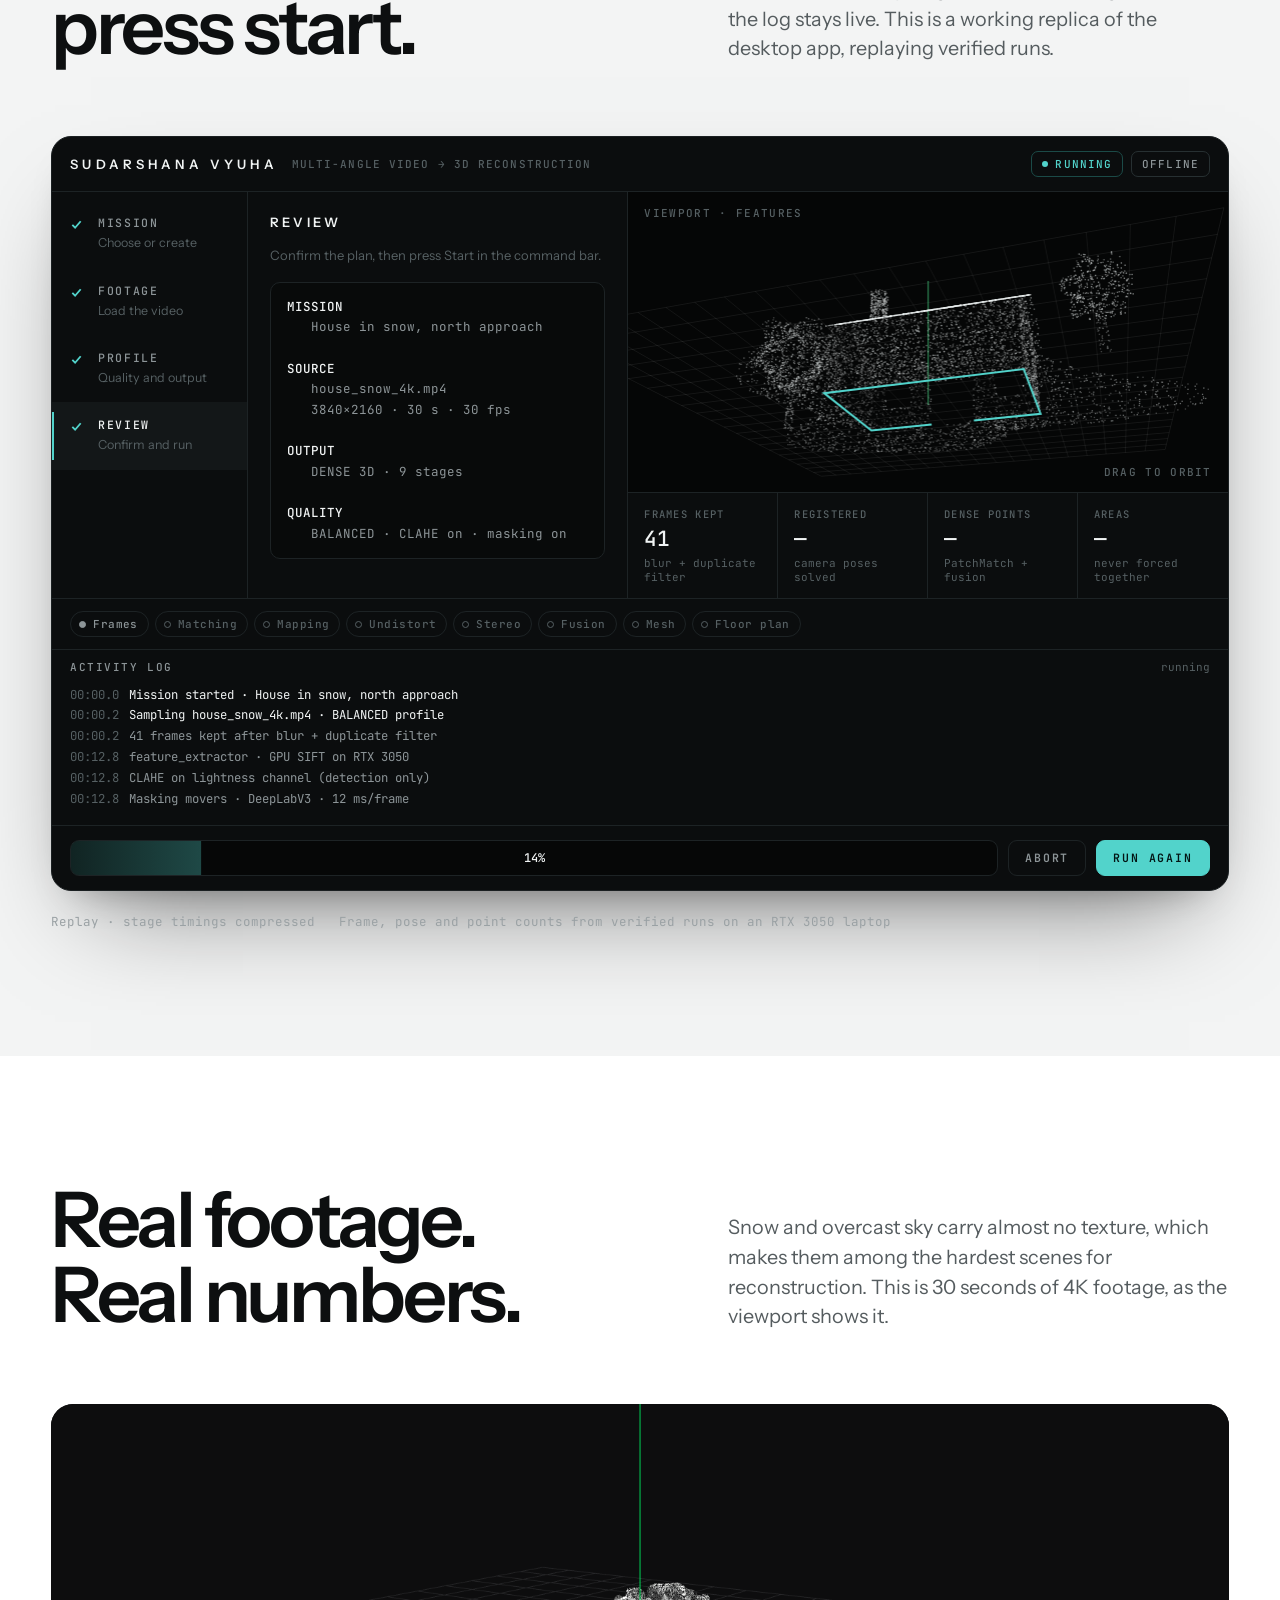
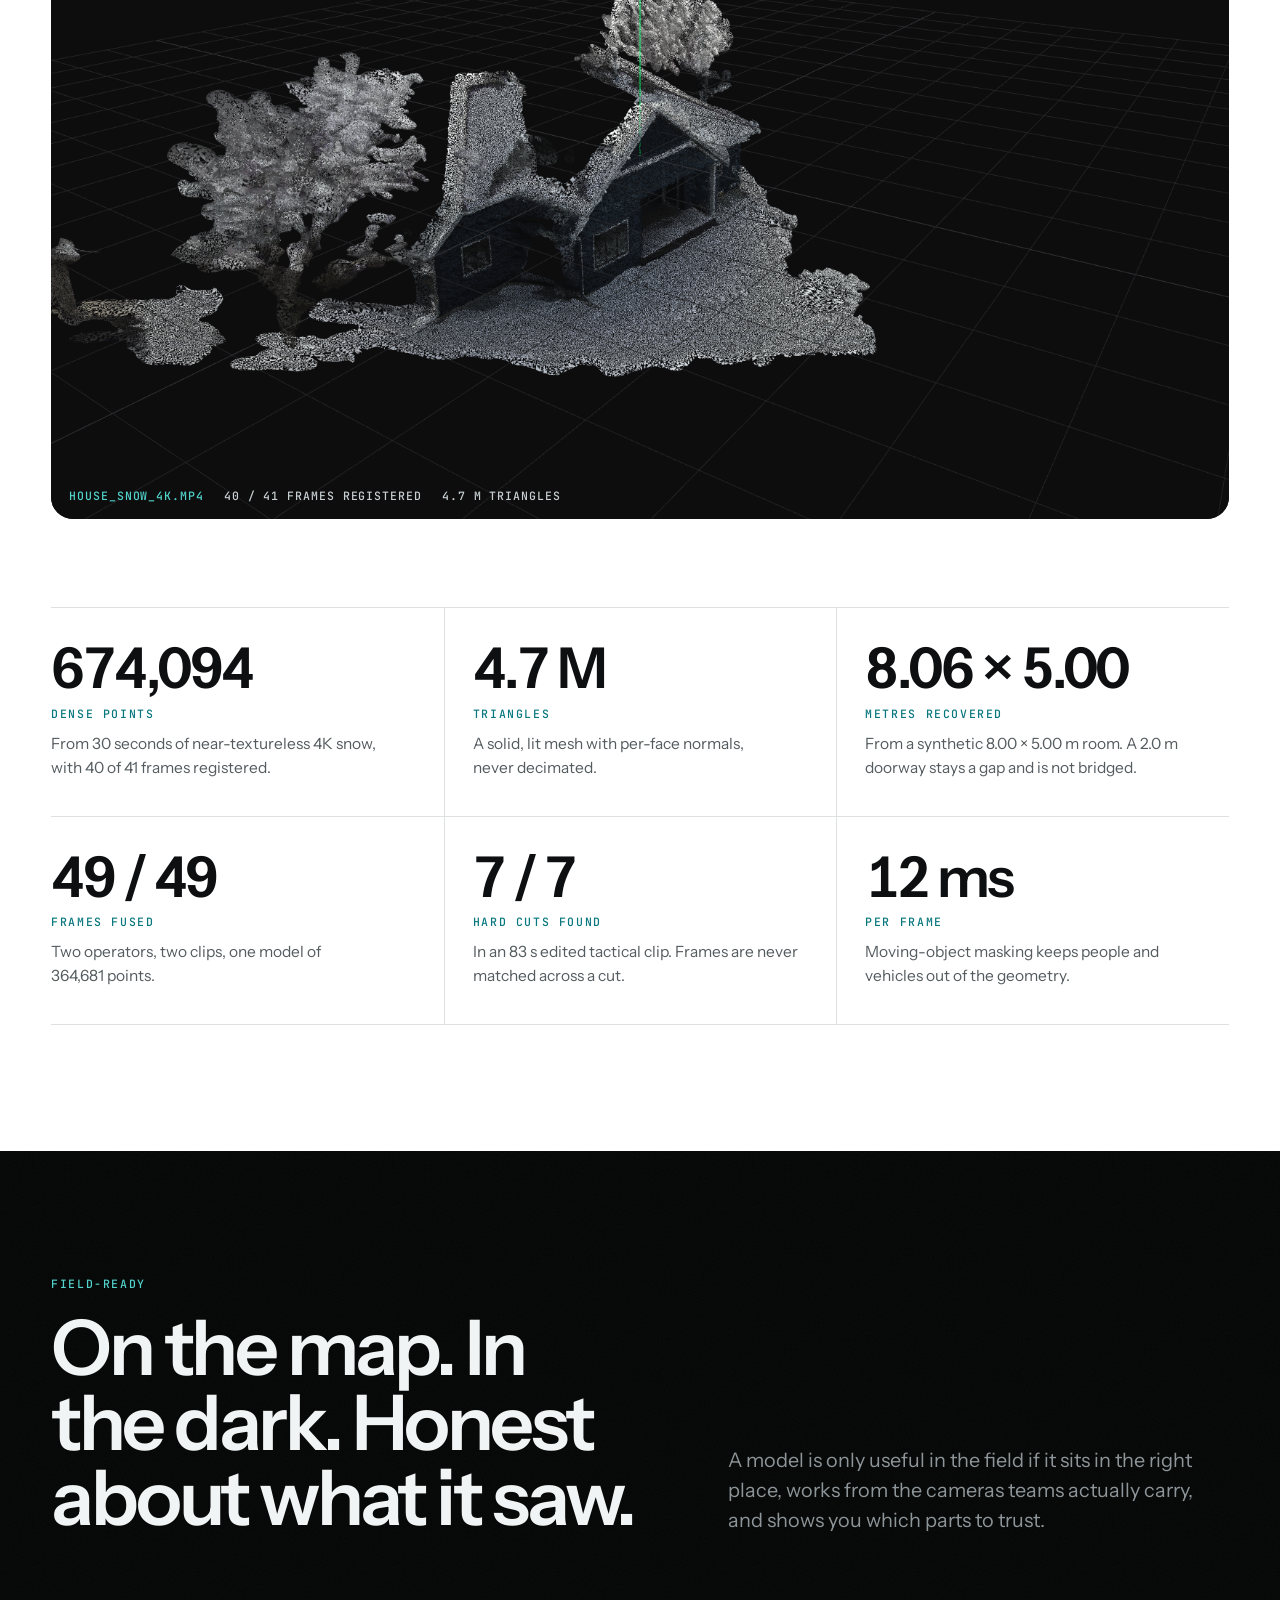
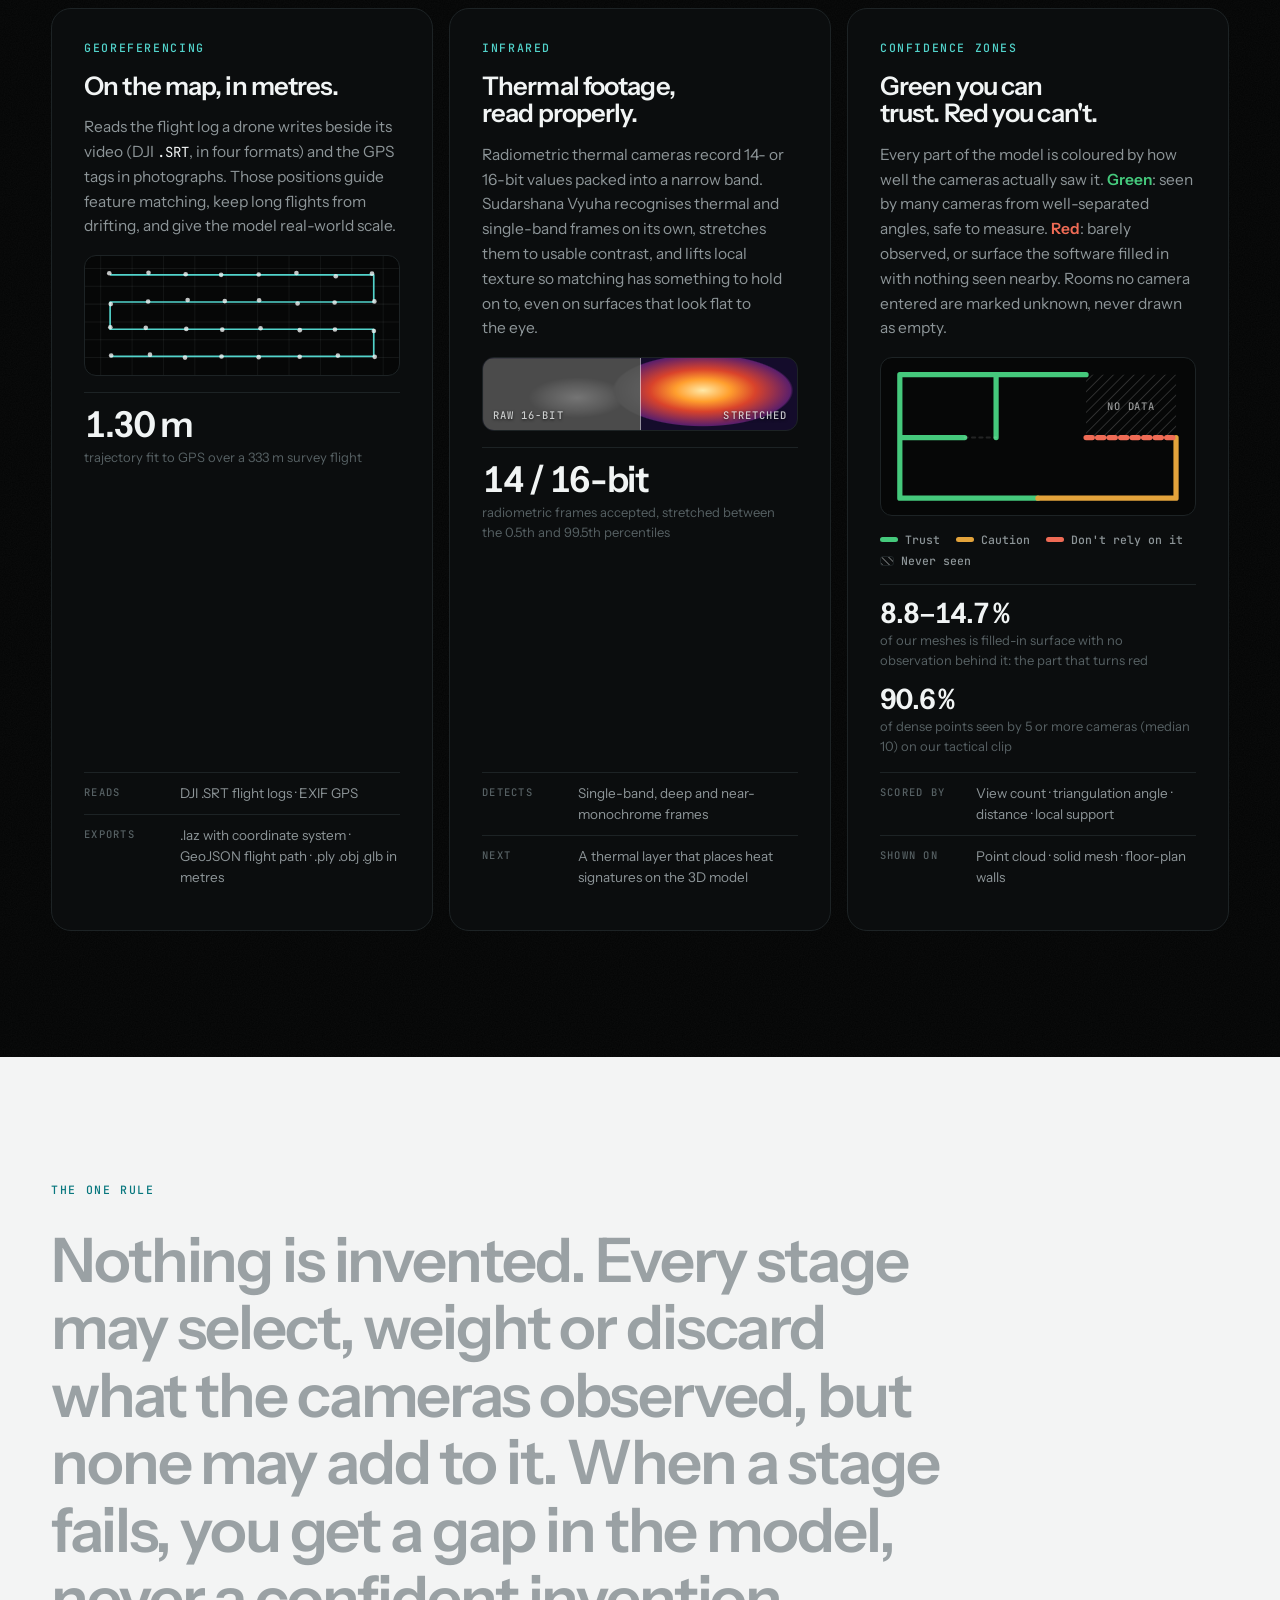
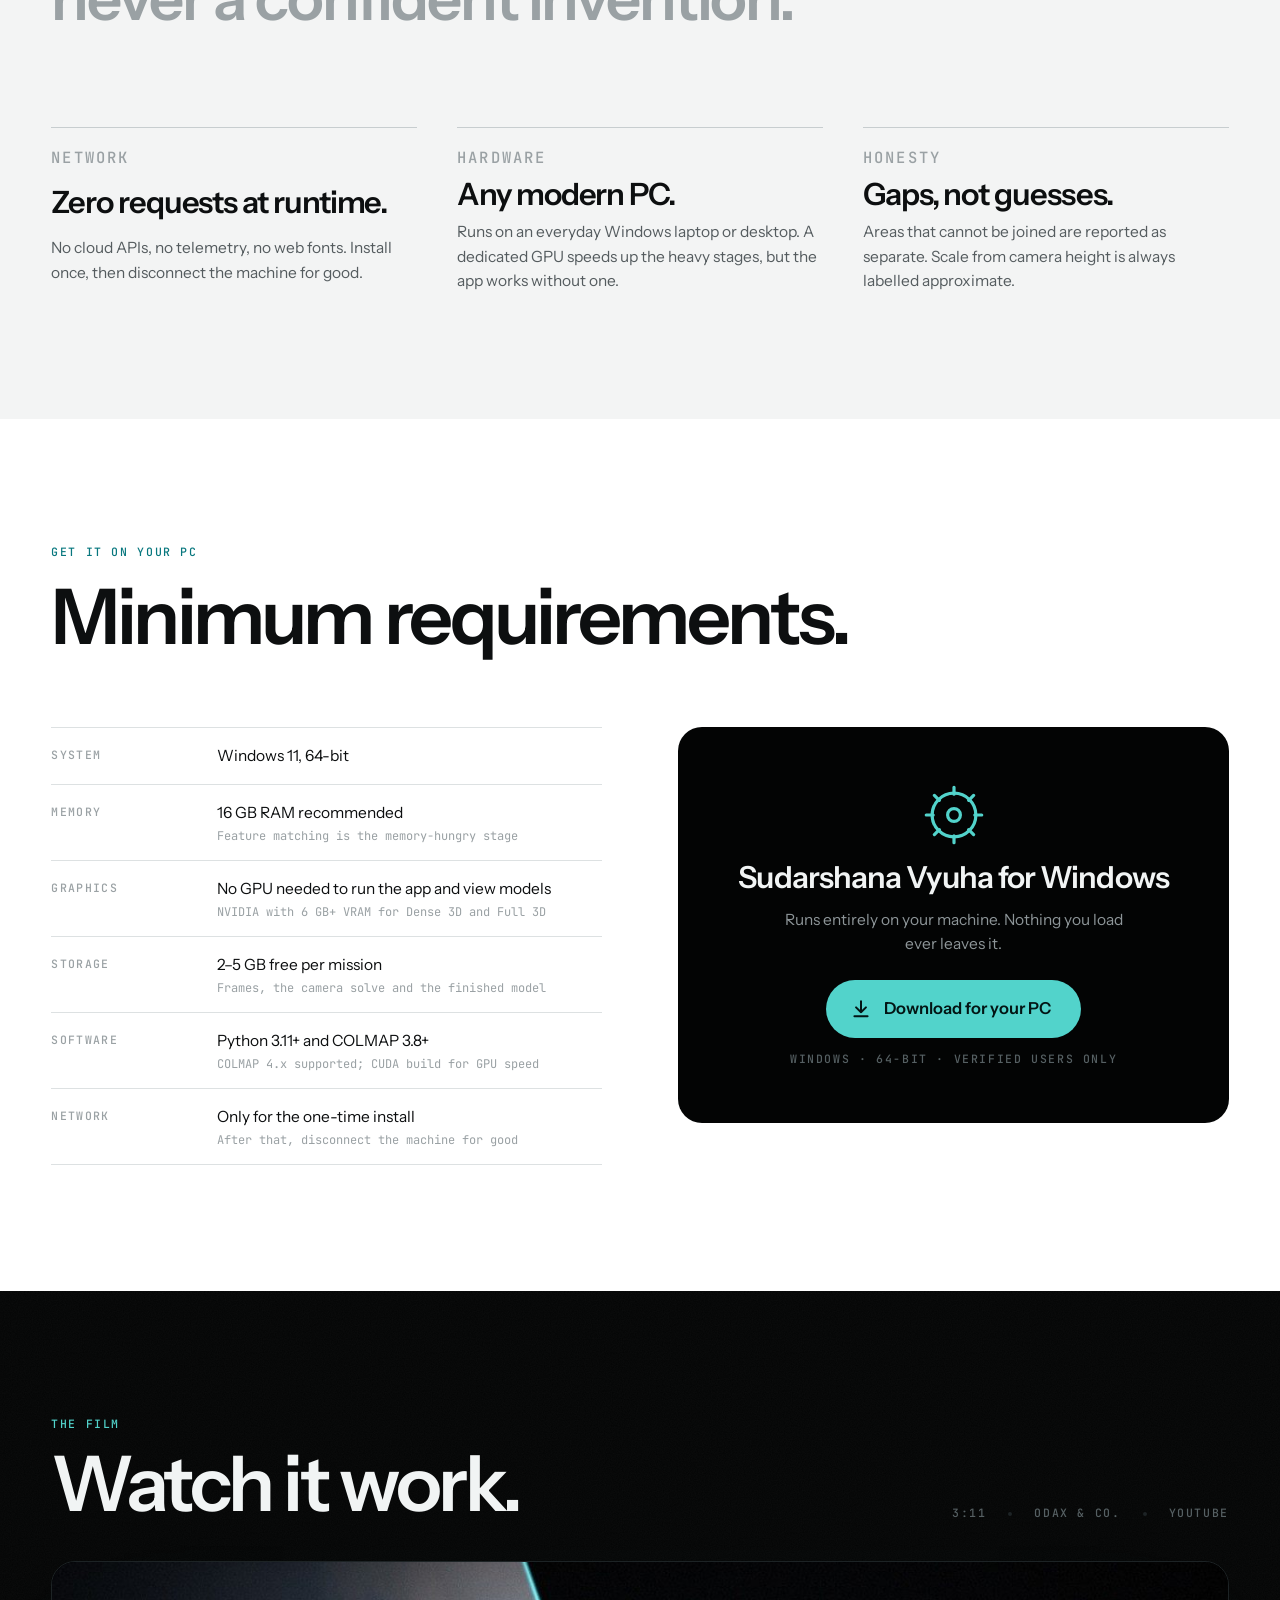
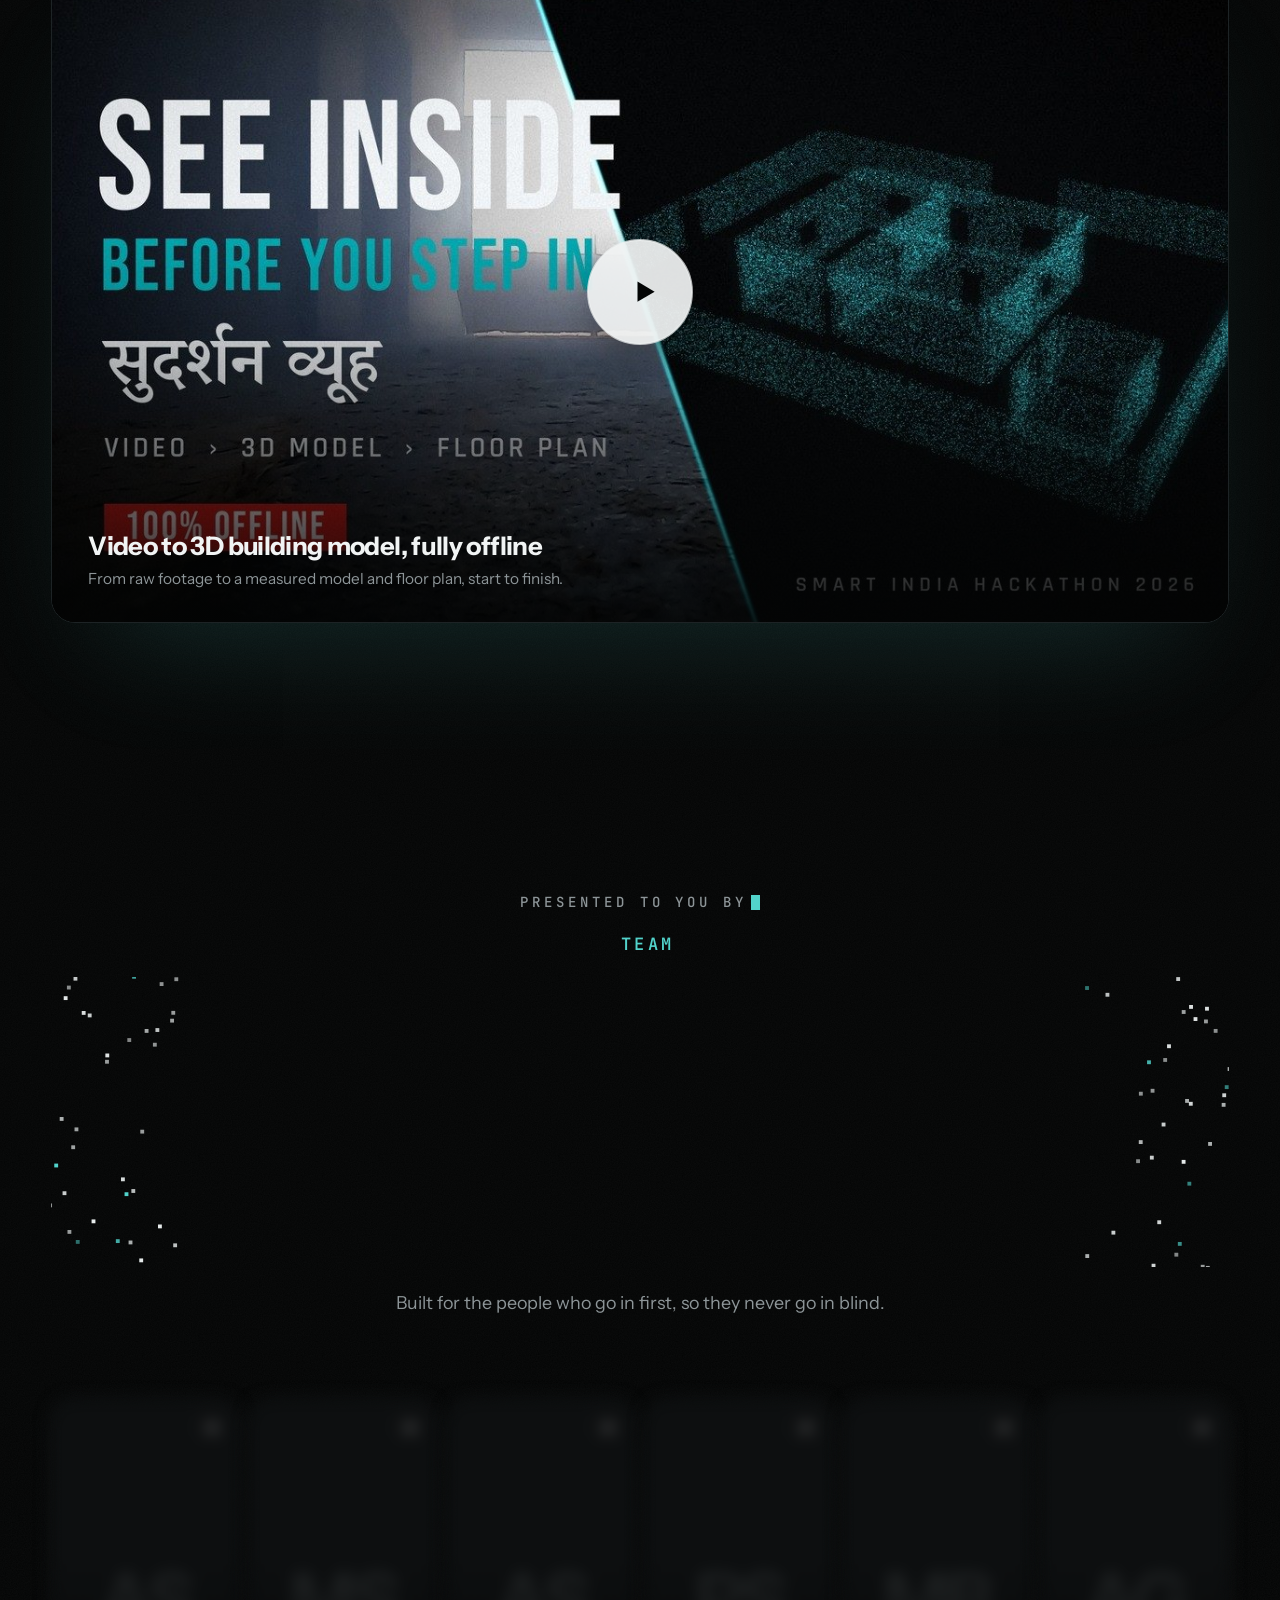
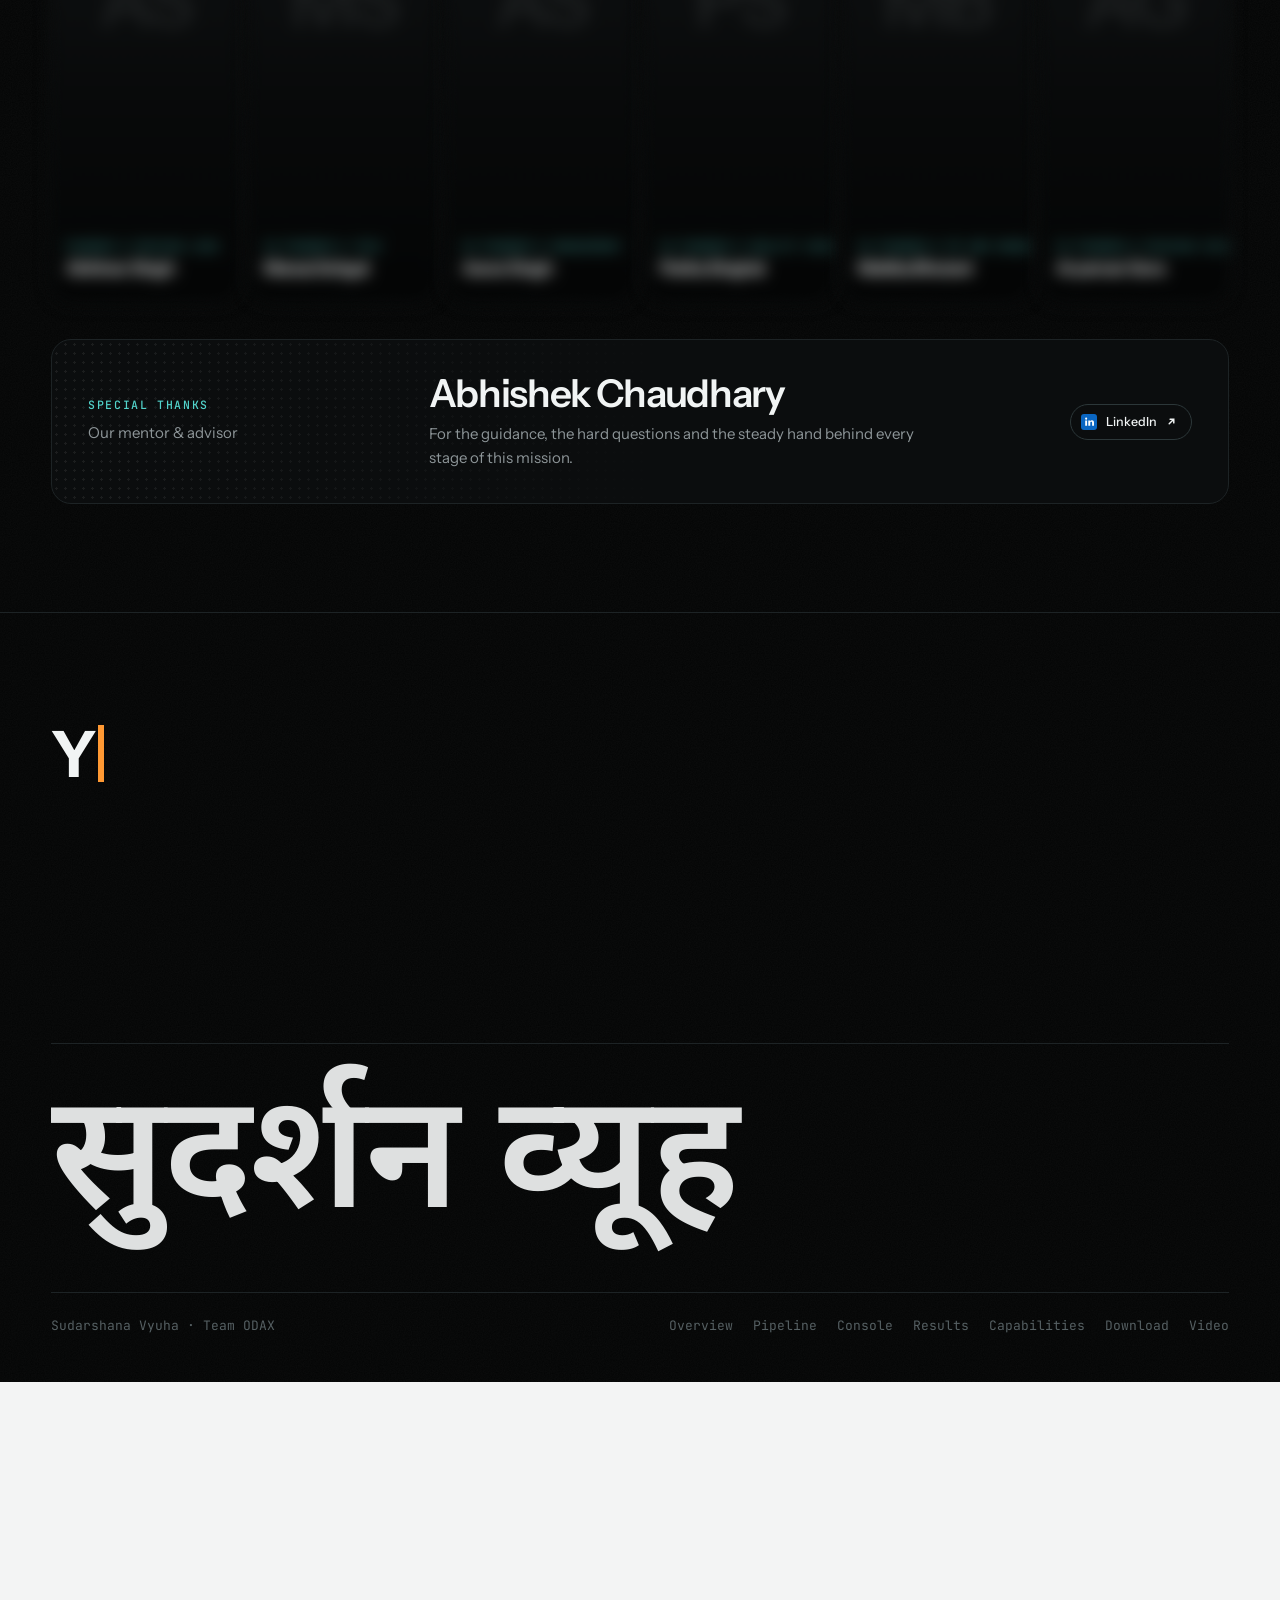
==== commit 3b762d88: "Move the product film below the download section Co-Authored-By: Claude Opus 5.5 <noreply@anthropic." ====
--- a/index.html
+++ b/index.html
@@ -352,7 +352,7 @@
 
 
 /* ---------- video ---------- */
-.video{position:relative;overflow:clip;padding-top:clamp(64px,10vh,120px)}
+.video{position:relative;overflow:clip}
 .video .wrap{position:relative;z-index:2}
 .vid-head{display:flex;flex-wrap:wrap;align-items:flex-end;justify-content:space-between;gap:16px 40px;margin-bottom:clamp(24px,3.5vw,40px)}
 .vid-meta{display:flex;gap:10px 22px;flex-wrap:wrap;color:var(--stage-ink-3)}
@@ -809,13 +809,13 @@
     <nav class="links" id="links" aria-label="Sections">
       <span class="pill" id="pill" aria-hidden="true"></span>
       <a href="#overview" style="--i:0">Overview</a>
-      <a href="#video" style="--i:1">Video</a>
-      <a href="#pipeline" style="--i:2">Pipeline</a>
-      <a href="#console" style="--i:3">Console</a>
-      <a href="#results" style="--i:4">Results</a>
-      <a href="#accuracy" style="--i:5">Capabilities</a>
-      <a href="#principle" style="--i:6">Principle</a>
-      <a href="#download" style="--i:7">Download</a>
+      <a href="#pipeline" style="--i:1">Pipeline</a>
+      <a href="#console" style="--i:2">Console</a>
+      <a href="#results" style="--i:3">Results</a>
+      <a href="#accuracy" style="--i:4">Capabilities</a>
+      <a href="#principle" style="--i:5">Principle</a>
+      <a href="#download" style="--i:6">Download</a>
+      <a href="#video" style="--i:7">Video</a>
       <a href="#team" style="--i:8">Team</a>
     </nav>
     <a class="nav-cta" href="#console">Run a mission</a>
@@ -826,13 +826,13 @@
 
 <div class="sheet" id="sheet" inert>
   <a href="#overview" style="--i:0"><small>01</small>Overview</a>
-  <a href="#video" style="--i:1"><small>02</small>Video</a>
-  <a href="#pipeline" style="--i:2"><small>03</small>Pipeline</a>
-  <a href="#console" style="--i:3"><small>04</small>Console</a>
-  <a href="#results" style="--i:4"><small>05</small>Results</a>
-  <a href="#accuracy" style="--i:5"><small>06</small>Capabilities</a>
-  <a href="#principle" style="--i:6"><small>07</small>Principle</a>
-  <a href="#download" style="--i:7"><small>08</small>Download</a>
+  <a href="#pipeline" style="--i:1"><small>02</small>Pipeline</a>
+  <a href="#console" style="--i:2"><small>03</small>Console</a>
+  <a href="#results" style="--i:3"><small>04</small>Results</a>
+  <a href="#accuracy" style="--i:4"><small>05</small>Capabilities</a>
+  <a href="#principle" style="--i:5"><small>06</small>Principle</a>
+  <a href="#download" style="--i:6"><small>07</small>Download</a>
+  <a href="#video" style="--i:7"><small>08</small>Video</a>
   <a href="#team" style="--i:8"><small>09</small>Team</a>
 </div>
 
@@ -851,31 +851,6 @@
   <div class="hero-stage">
     <canvas id="heroCv" aria-label="A dense point cloud of a house in snow, reconstructed from video. Drag to orbit." role="img"></canvas>
     <p class="hud" style="right:var(--gutter);bottom:14px">Drag to orbit</p>
-  </div>
-</section>
-
-<!-- ============ VIDEO ============ -->
-<section class="sec stage video" id="video" data-name="Video">
-  <div class="grain" aria-hidden="true"></div>
-  <div class="wrap">
-    <div class="vid-head">
-      <div style="display:grid;gap:14px">
-        <p class="label eyebrow" data-rv>The film</p>
-        <h2 class="h2" data-rv>Watch it work.</h2>
-      </div>
-      <p class="vid-meta label" data-rv><span>3:11</span><span>ODAX &amp; Co.</span><span>YouTube</span></p>
-    </div>
-    <a class="vid-card" href="https://youtu.be/u2LgsmQYgJs" target="_blank" rel="noopener" data-rv
-       aria-label="Watch the Sudarshana Vyuha product video on YouTube (3 minutes 11 seconds, opens in a new tab)">
-      <img src="assets/video-poster.jpg" alt="" width="1280" height="720" decoding="async">
-      <span class="vid-shade" aria-hidden="true"></span>
-      <span class="vid-play" aria-hidden="true"><i></i><svg viewBox="0 0 24 24"><path d="M8 5.5v13l11-6.5z"/></svg></span>
-      <span class="vid-cap">
-        <b>Video to 3D building model, fully offline</b>
-        <span>From raw footage to a measured model and floor plan, start to finish.</span>
-      </span>
-      <span class="vid-go" aria-hidden="true">Watch on YouTube <svg viewBox="0 0 12 12" fill="none" stroke="currentColor" stroke-width="1.6"><path d="M3.5 8.5l5-5M4.5 3.5h4v4"/></svg></span>
-    </a>
   </div>
 </section>
 
@@ -1119,6 +1094,31 @@
   </div>
 </section>
 
+<!-- ============ VIDEO ============ -->
+<section class="sec stage video" id="video" data-name="Video">
+  <div class="grain" aria-hidden="true"></div>
+  <div class="wrap">
+    <div class="vid-head">
+      <div style="display:grid;gap:14px">
+        <p class="label eyebrow" data-rv>The film</p>
+        <h2 class="h2" data-rv>Watch it work.</h2>
+      </div>
+      <p class="vid-meta label" data-rv><span>3:11</span><span>ODAX &amp; Co.</span><span>YouTube</span></p>
+    </div>
+    <a class="vid-card" href="https://youtu.be/u2LgsmQYgJs" target="_blank" rel="noopener" data-rv
+       aria-label="Watch the Sudarshana Vyuha product video on YouTube (3 minutes 11 seconds, opens in a new tab)">
+      <img src="assets/video-poster.jpg" alt="" width="1280" height="720" decoding="async">
+      <span class="vid-shade" aria-hidden="true"></span>
+      <span class="vid-play" aria-hidden="true"><i></i><svg viewBox="0 0 24 24"><path d="M8 5.5v13l11-6.5z"/></svg></span>
+      <span class="vid-cap">
+        <b>Video to 3D building model, fully offline</b>
+        <span>From raw footage to a measured model and floor plan, start to finish.</span>
+      </span>
+      <span class="vid-go" aria-hidden="true">Watch on YouTube <svg viewBox="0 0 12 12" fill="none" stroke="currentColor" stroke-width="1.6"><path d="M3.5 8.5l5-5M4.5 3.5h4v4"/></svg></span>
+    </a>
+  </div>
+</section>
+
 <!-- ============ FINALE ============ -->
 <section class="finale stage" id="team" data-name="Team">
   <div class="grain" aria-hidden="true"></div>
@@ -1154,7 +1154,7 @@
     <p class="foot-deva" lang="hi">सुदर्शन व्यूह</p>
     <div class="foot-row">
       <span>Sudarshana Vyuha · Team ODAX</span>
-      <nav aria-label="Footer"><a href="#overview">Overview</a><a href="#video">Video</a><a href="#pipeline">Pipeline</a><a href="#console">Console</a><a href="#results">Results</a><a href="#accuracy">Capabilities</a><a href="#download">Download</a></nav>
+      <nav aria-label="Footer"><a href="#overview">Overview</a><a href="#pipeline">Pipeline</a><a href="#console">Console</a><a href="#results">Results</a><a href="#accuracy">Capabilities</a><a href="#download">Download</a><a href="#video">Video</a></nav>
     </div>
   </div>
 </footer>
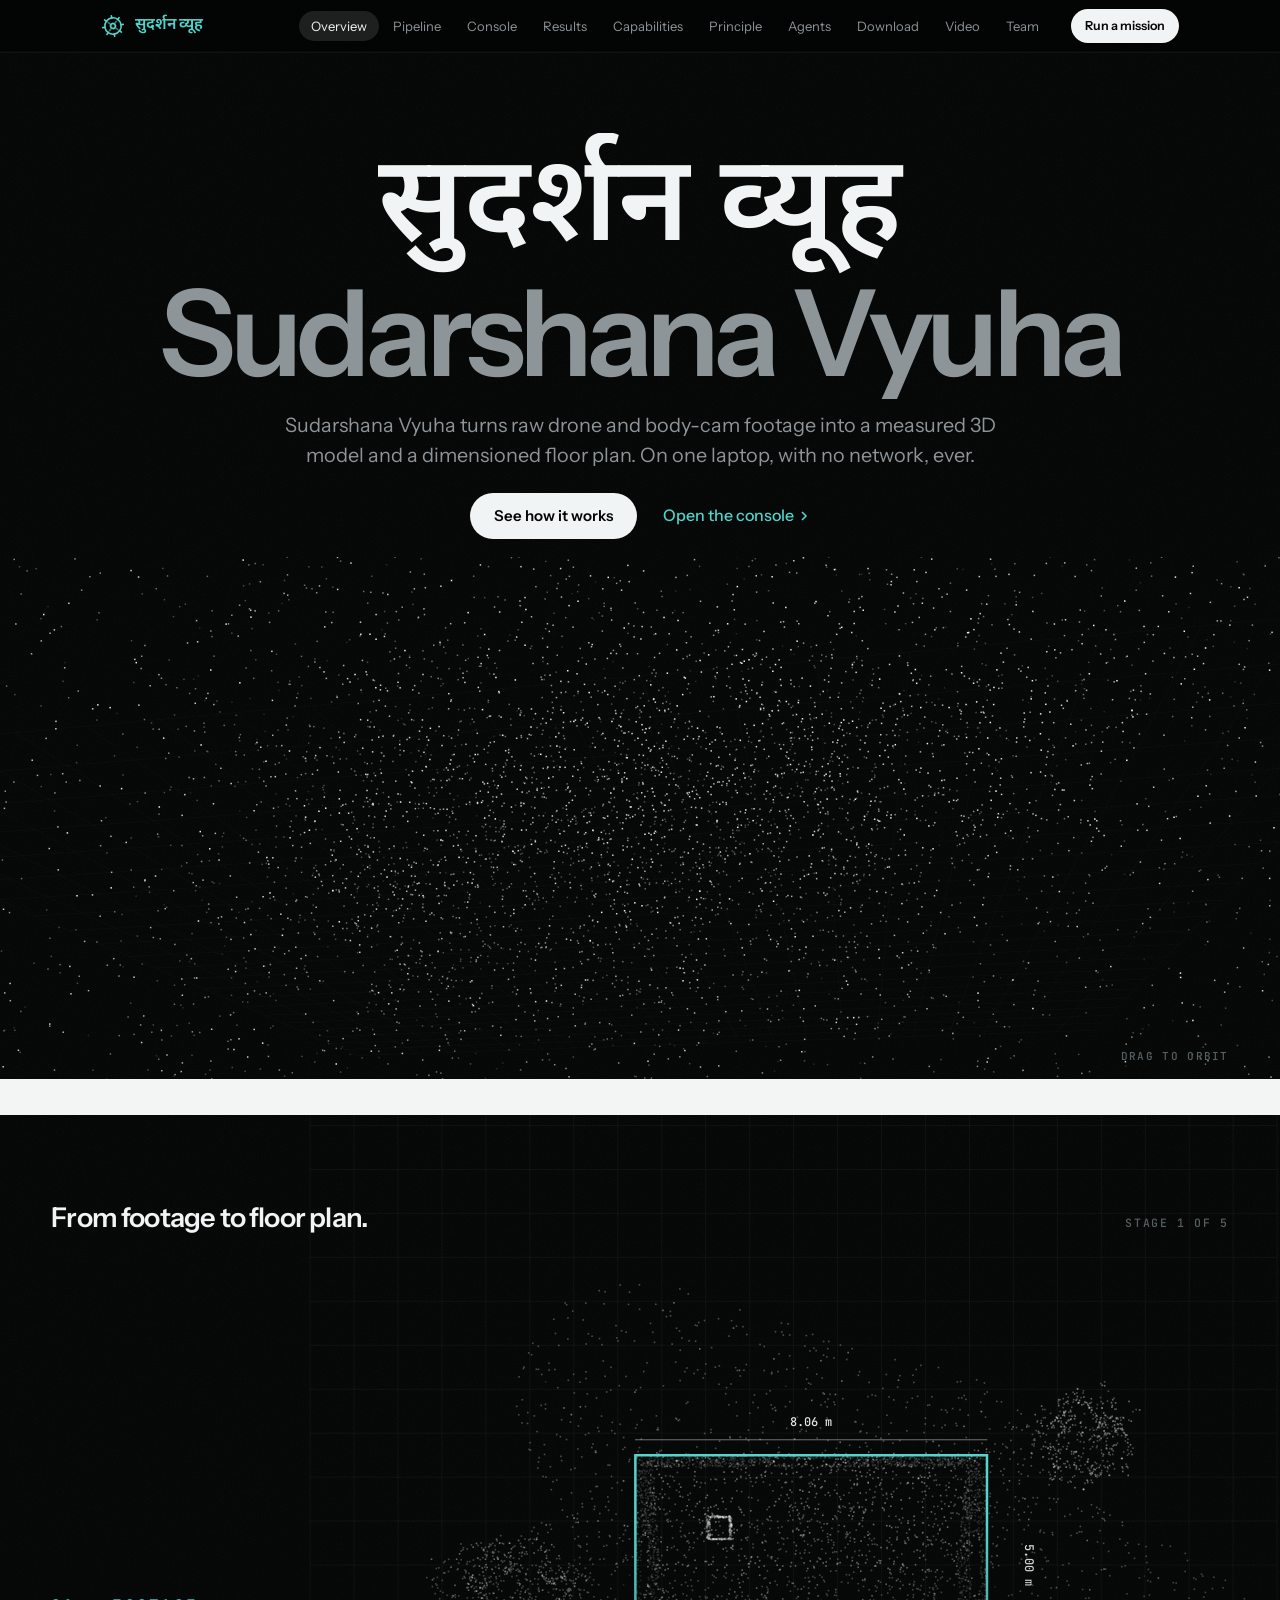
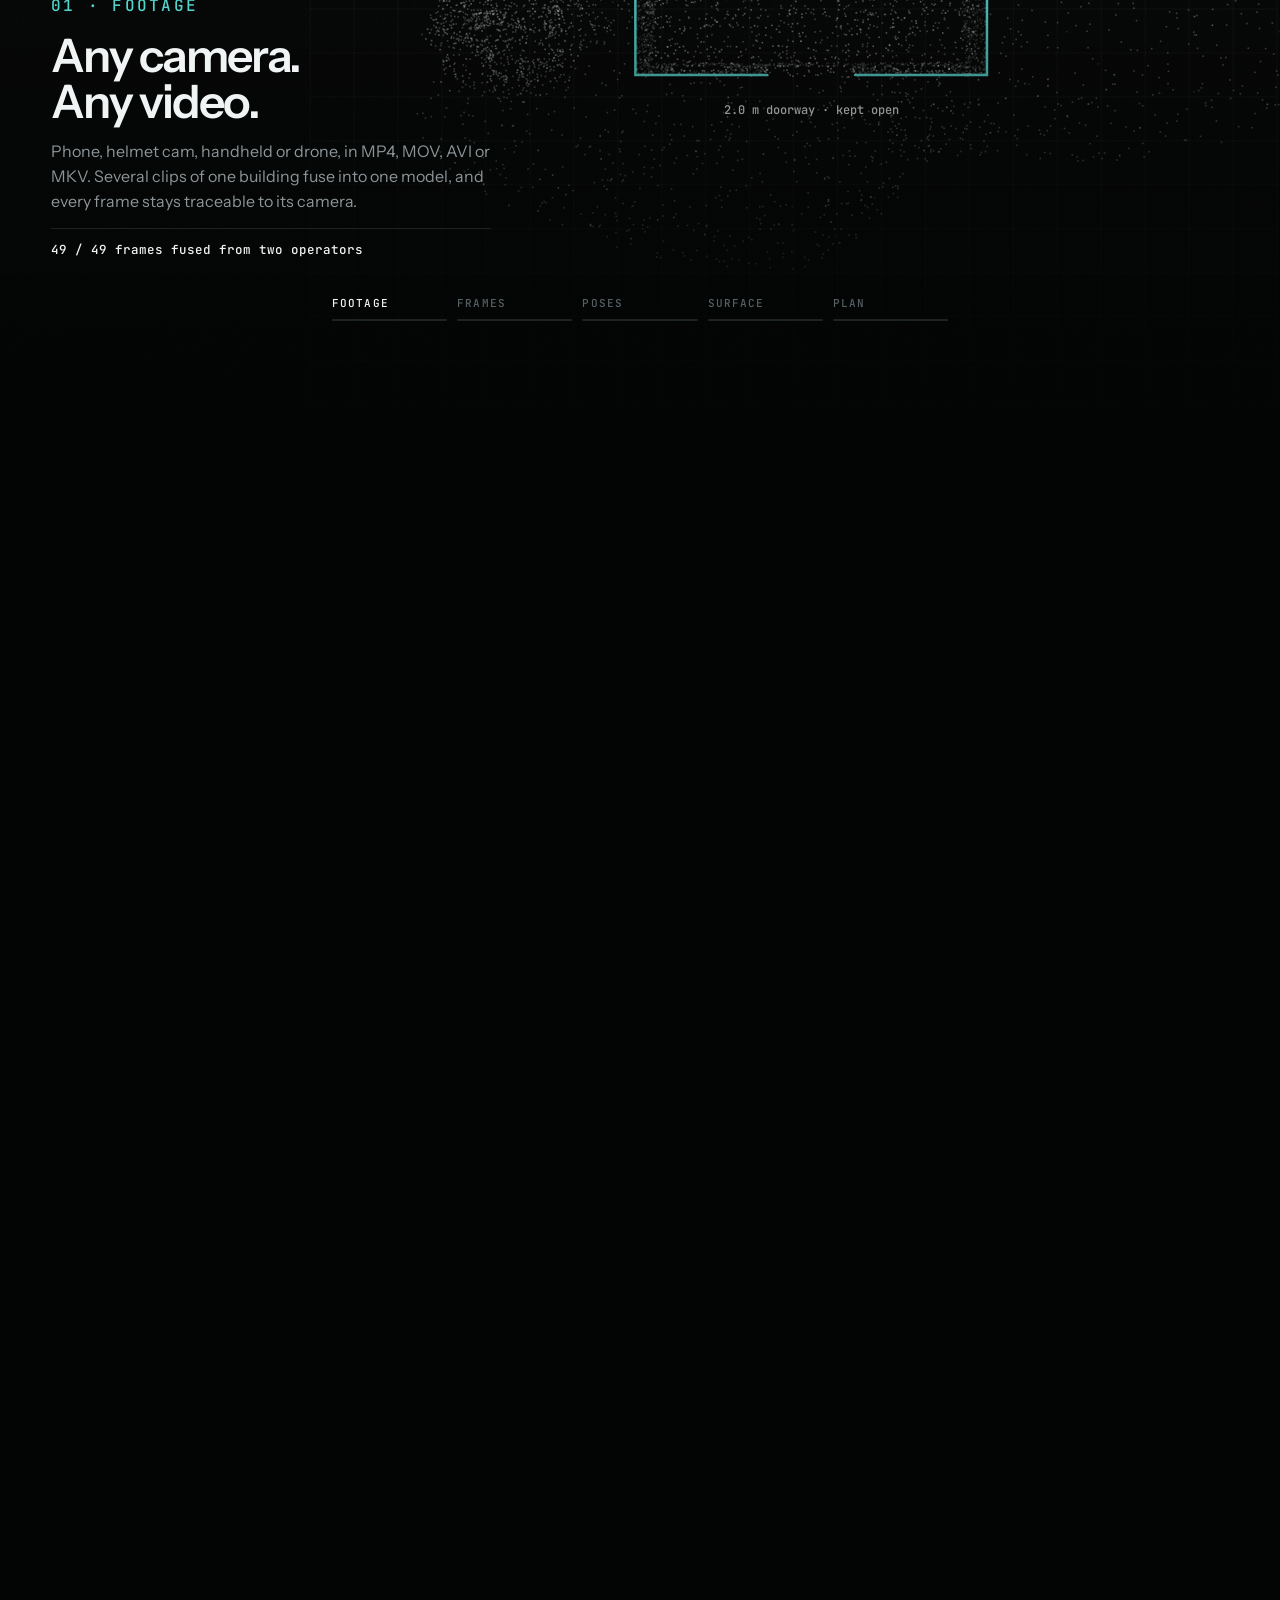
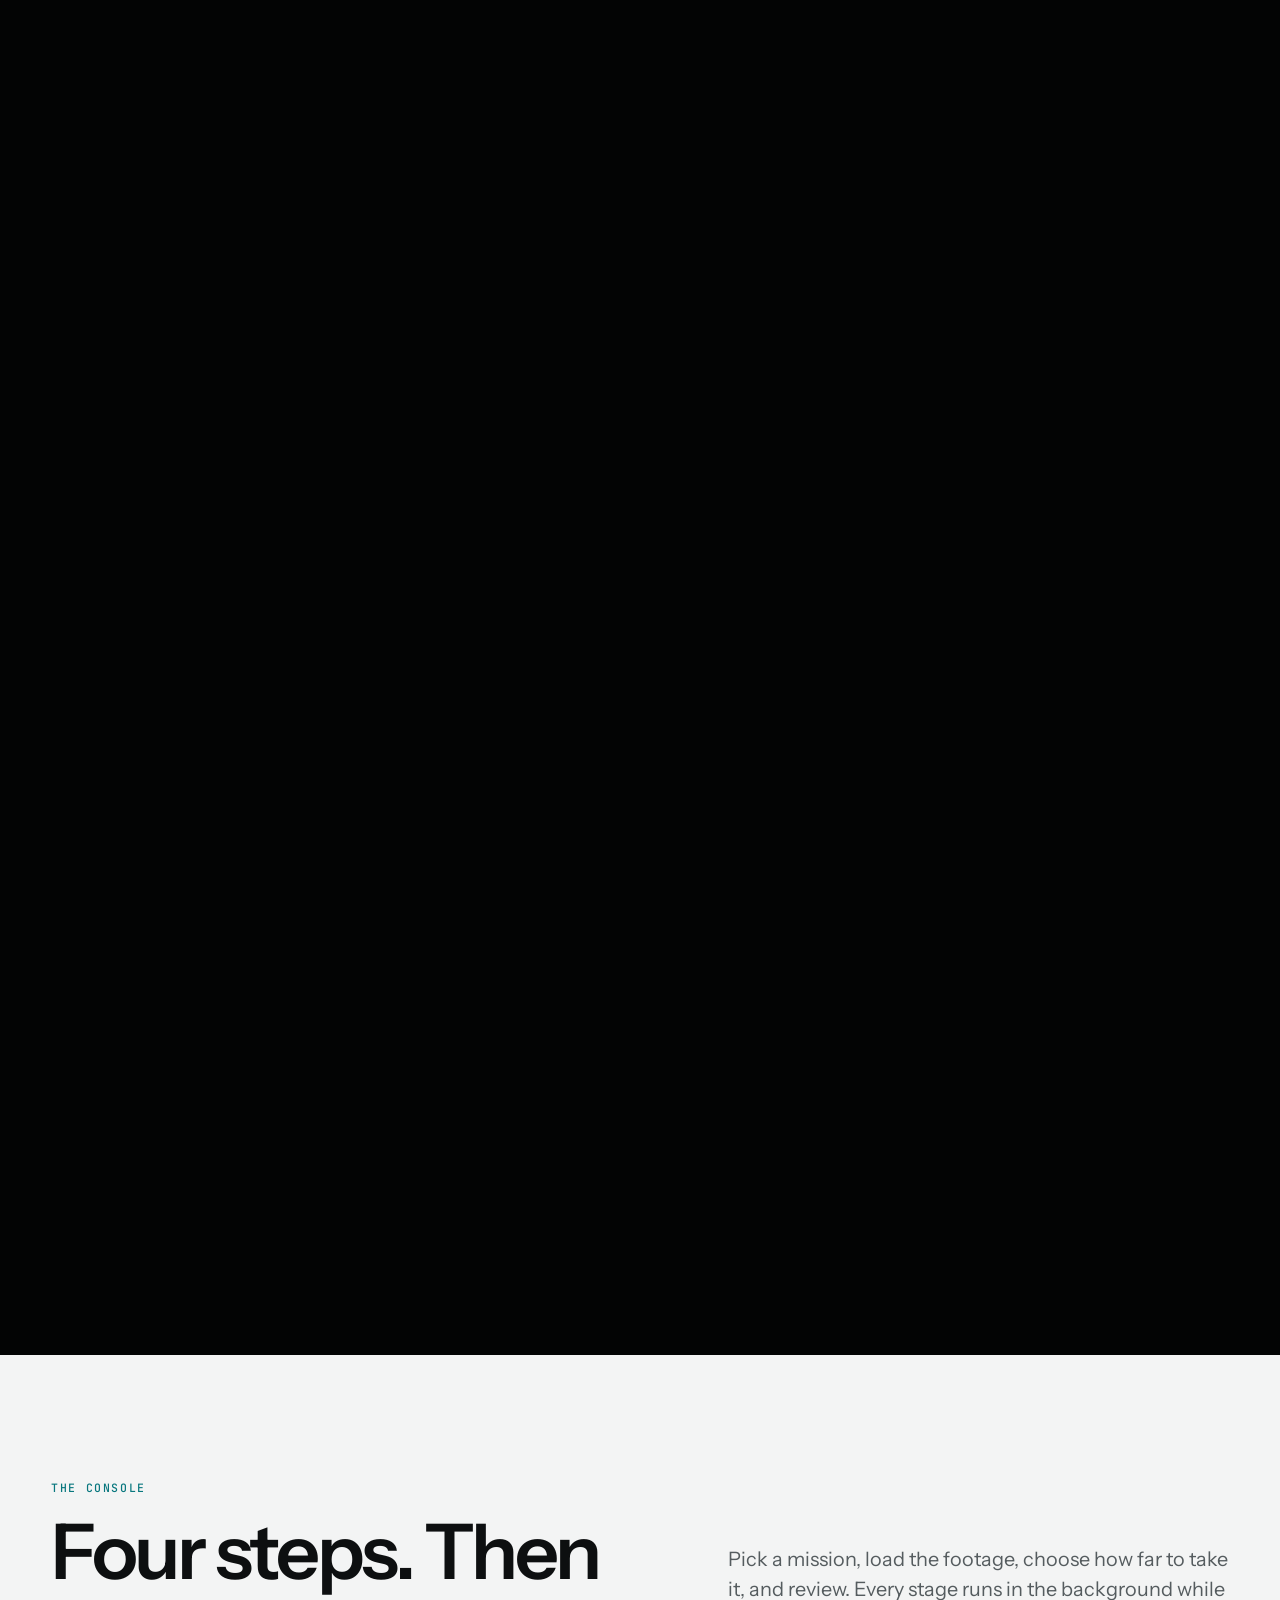
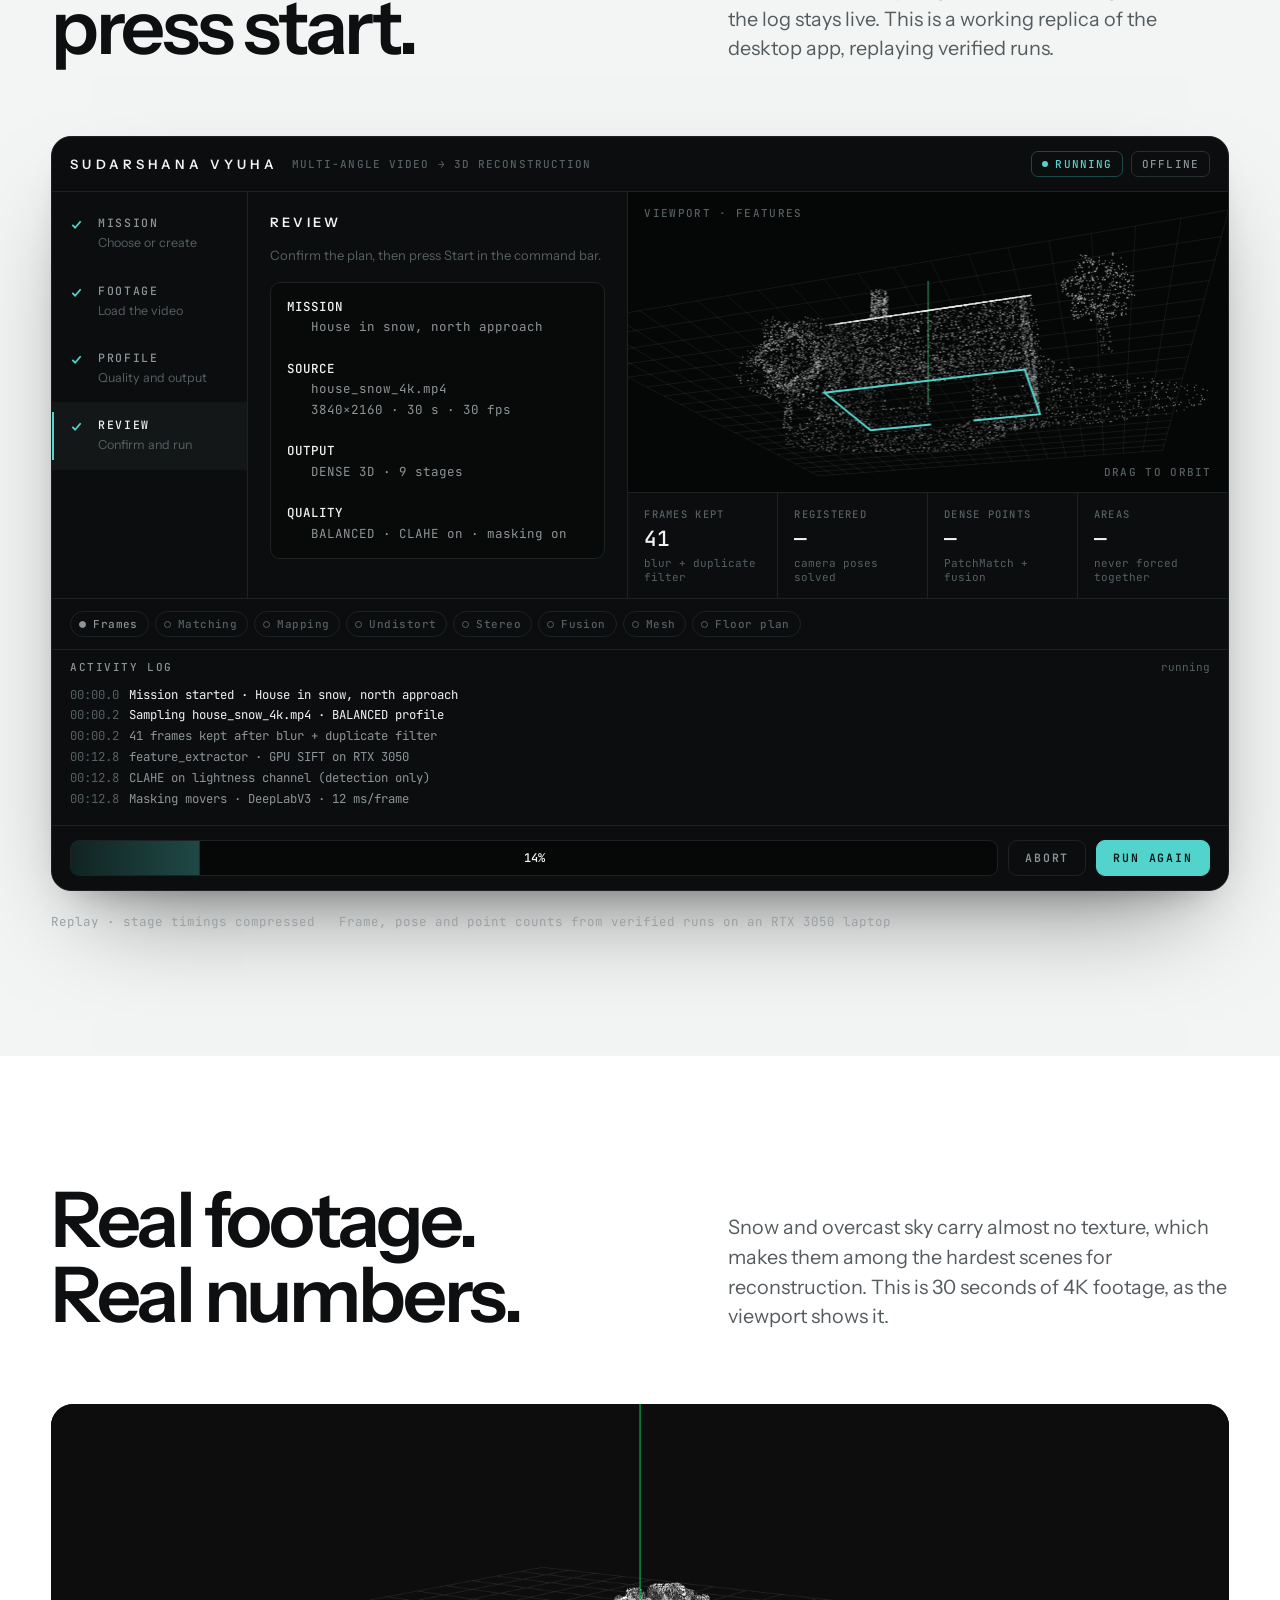
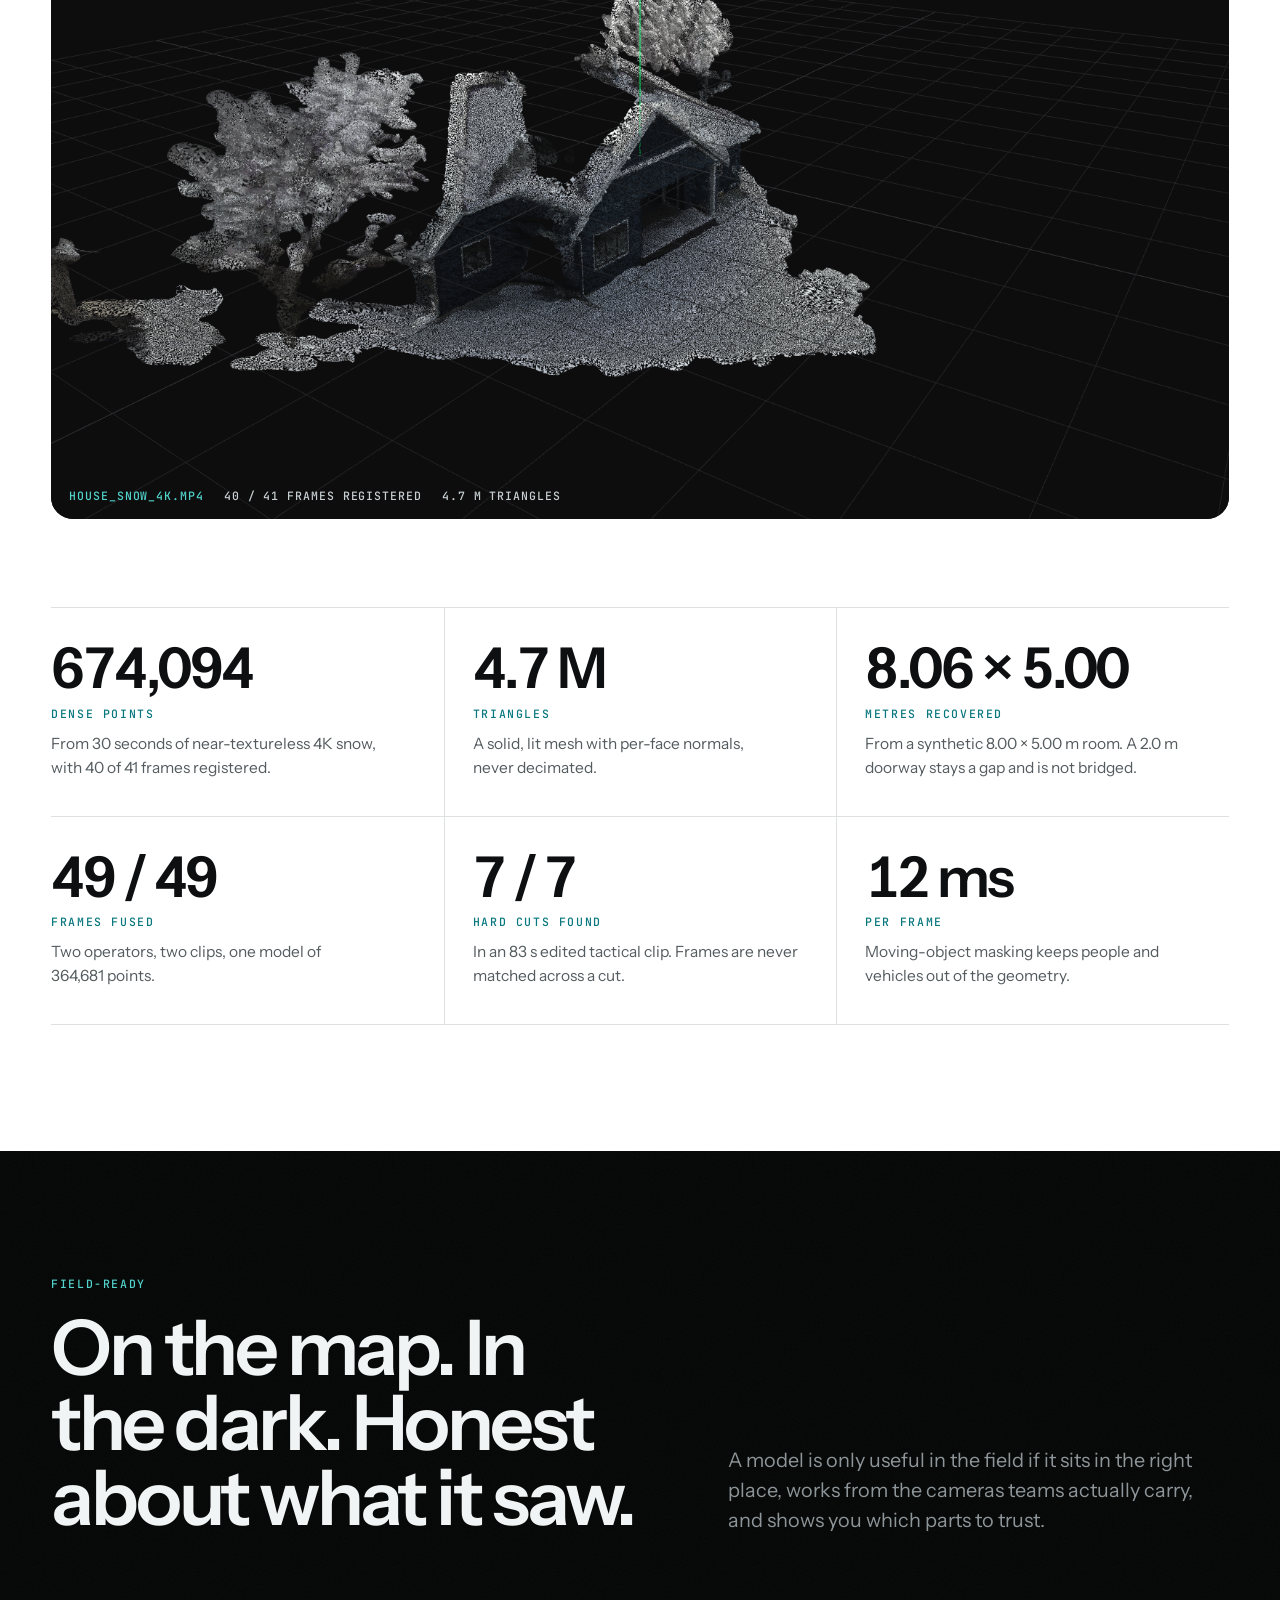
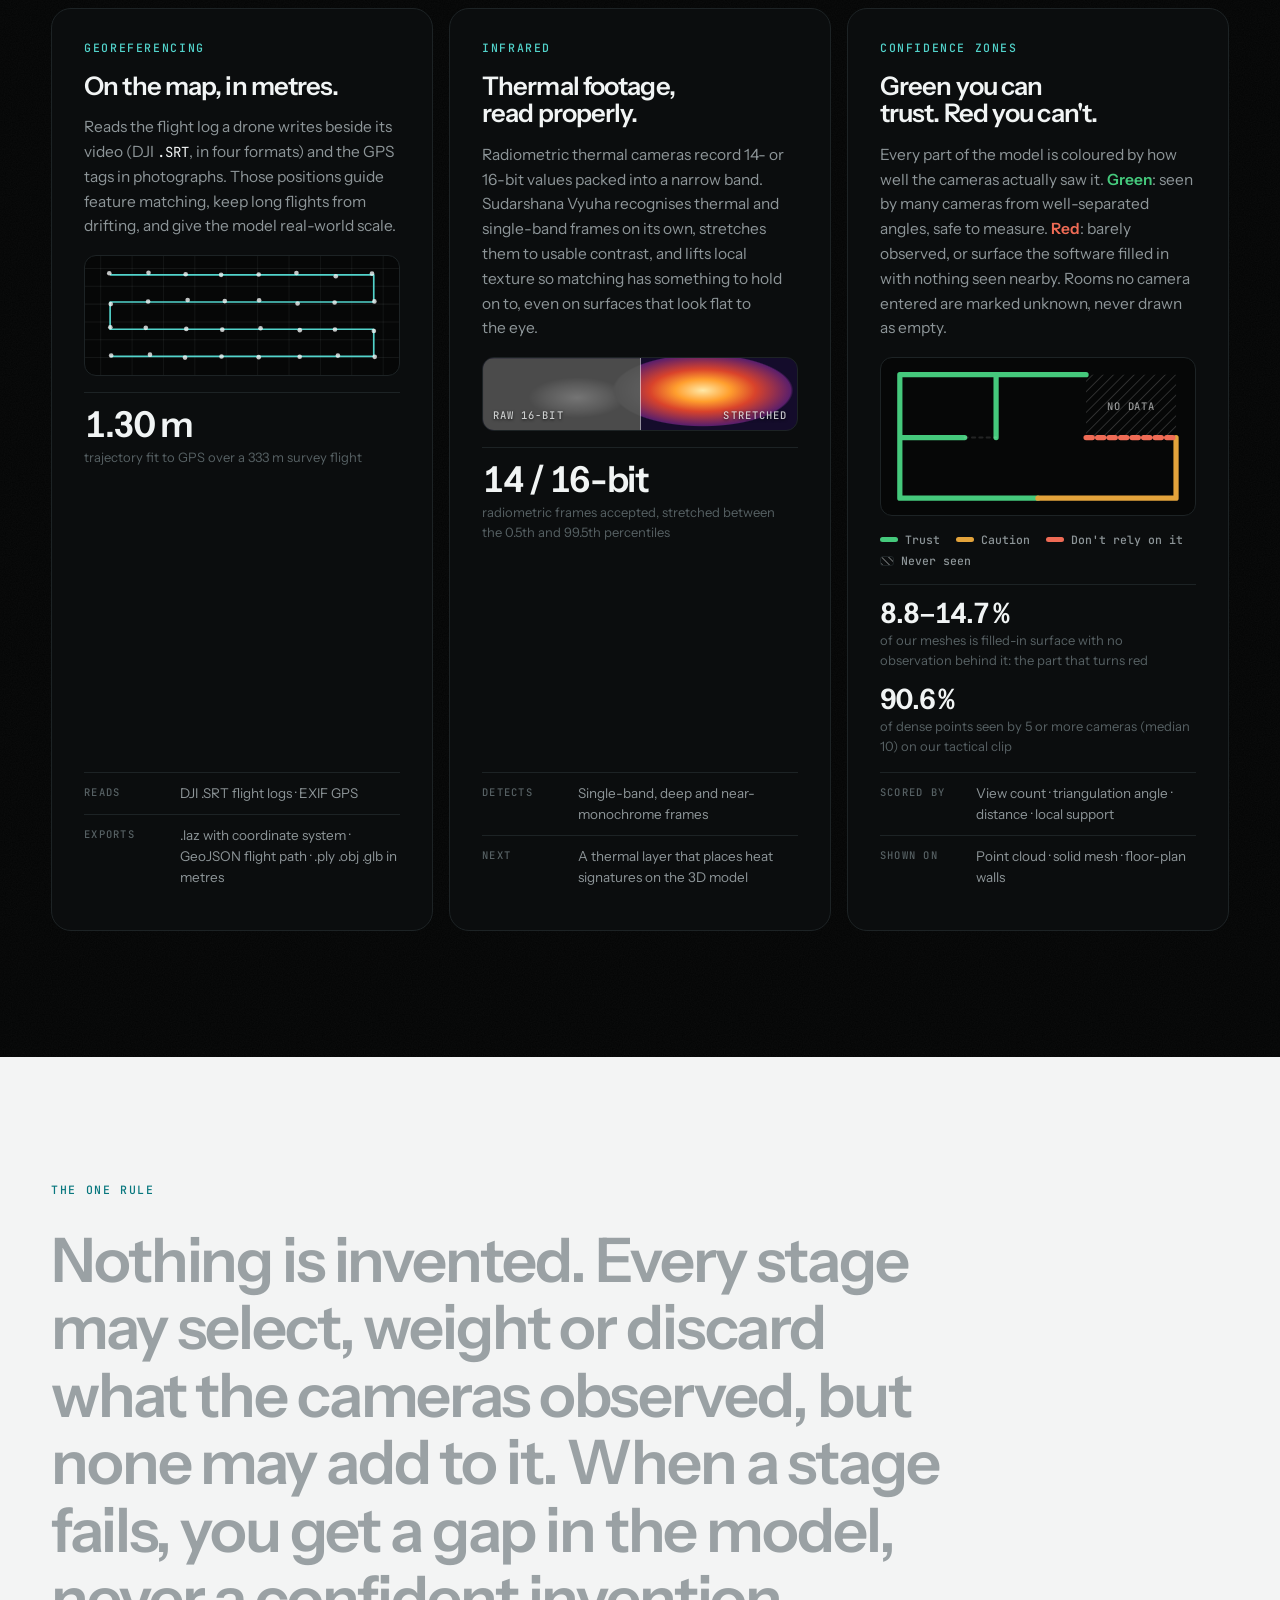
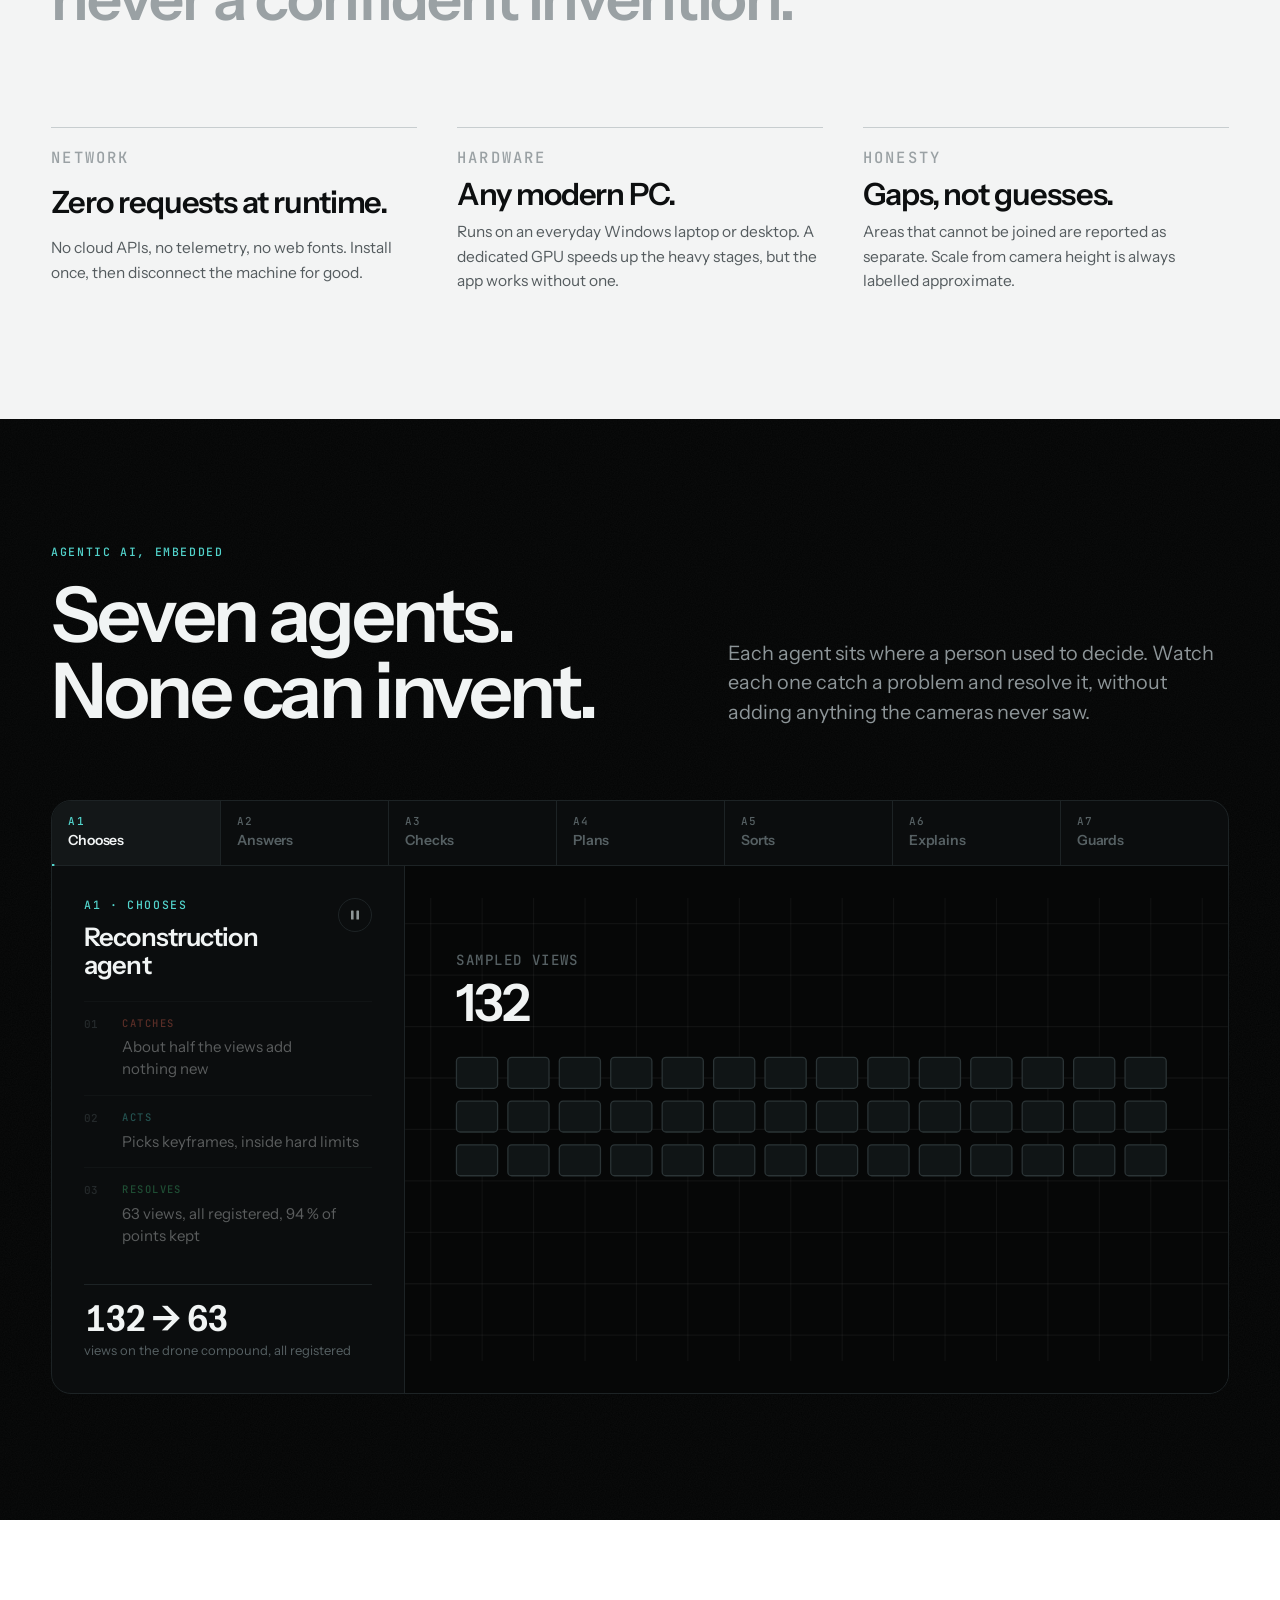
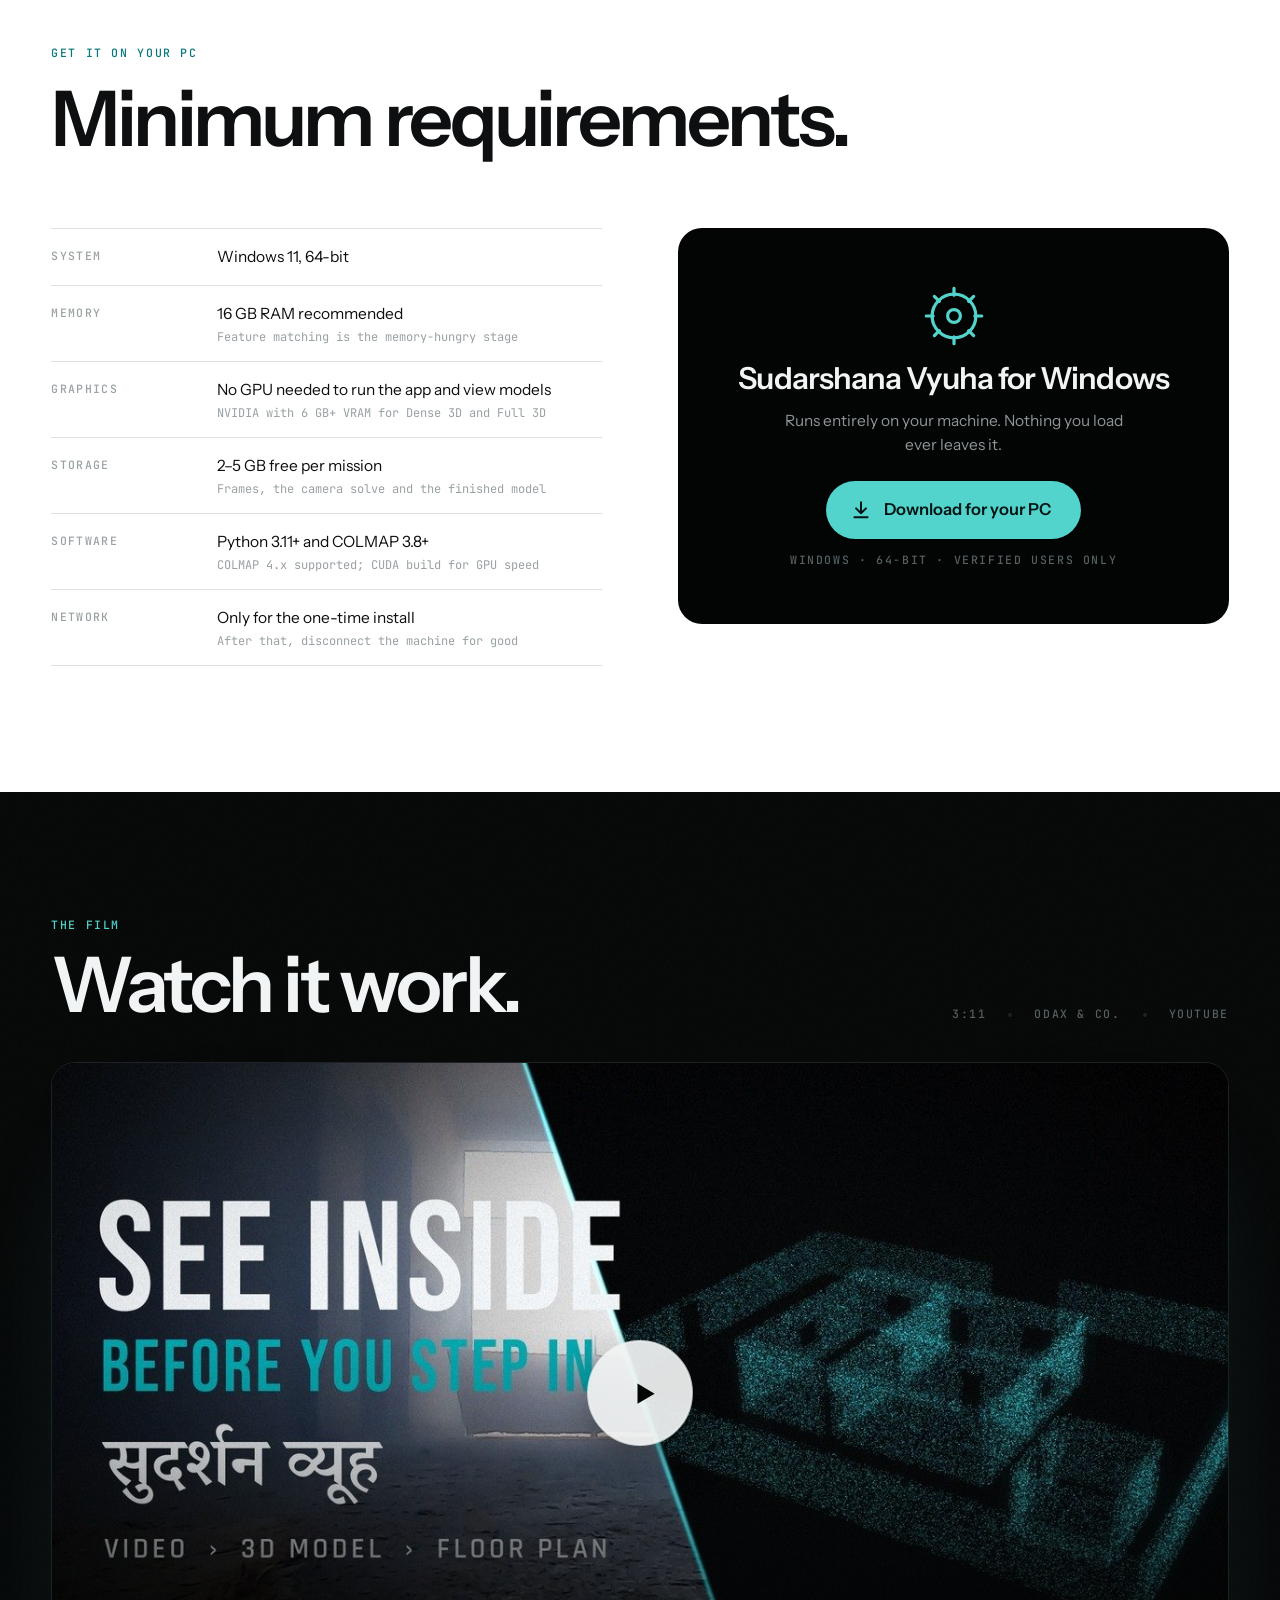
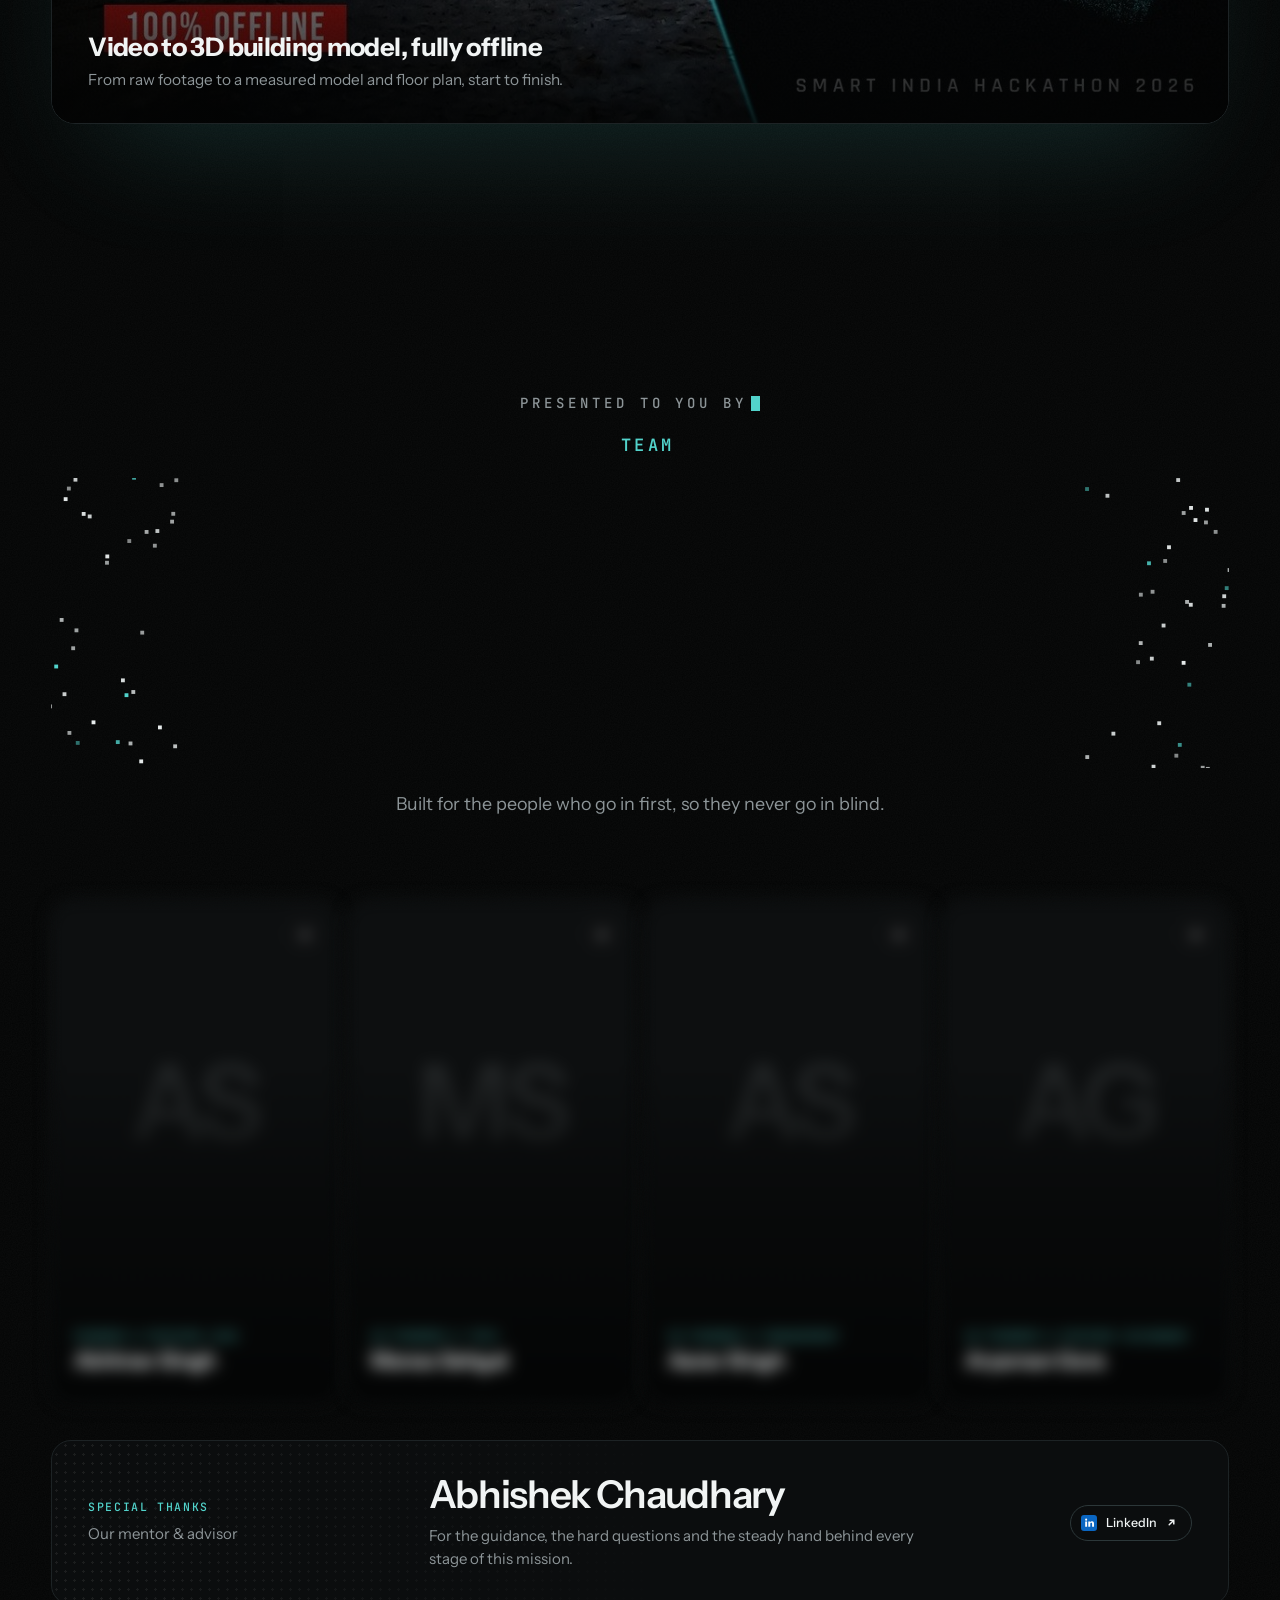
==== commit 7a9b9474: "Add the animated agents section and trim the team Seven agents, each shown catching a problem and re" ====
--- a/index.html
+++ b/index.html
@@ -86,19 +86,6 @@
      "jobTitle": "Co-founder & Management",
      "sameAs": [
       "https://www.linkedin.com/in/aarav-singh-8b942b372/"
-     ]
-    },
-    {
-     "@type": "Person",
-     "name": "Parika Singhal",
-     "jobTitle": "Co-founder & Quality Assurance Lead"
-    },
-    {
-     "@type": "Person",
-     "name": "Mahika Bhutani",
-     "jobTitle": "Co-founder & PR and Marketing",
-     "sameAs": [
-      "https://www.linkedin.com/in/mahika-bhutani-1584b7411/"
      ]
     },
     {
@@ -585,6 +572,156 @@
 .fr-spec dt{font:500 10.5px/1.9 var(--mono);letter-spacing:.12em;text-transform:uppercase;color:var(--stage-ink-3)}
 .fr-spec dd{margin:0;color:var(--stage-ink-2)}
 
+/* ---------- agents: a theatre where each agent catches a problem, then resolves it ---------- */
+.agents{position:relative;overflow:clip}
+.agents .wrap{position:relative;z-index:2}
+.ath{border:1px solid var(--stage-line);border-radius:20px;background:var(--stage-2);overflow:hidden}
+.ath-tabs{display:grid;grid-template-columns:repeat(7,minmax(0,1fr));border-bottom:1px solid var(--stage-line)}
+.ath-tabs button{position:relative;display:grid;gap:6px;justify-items:start;padding:15px 16px 17px;text-align:left;color:var(--stage-ink-3);transition:color .3s,background-color .3s}
+.ath-tabs button+button{border-left:1px solid var(--stage-line)}
+.ath-tabs button:hover{color:var(--stage-ink-2)}
+.ath-tabs b{font:500 11px/1 var(--mono);letter-spacing:.12em}
+.ath-tabs span{font-size:14px;font-weight:600;letter-spacing:-.01em;line-height:1.1}
+.ath-tabs i{position:absolute;left:0;right:0;bottom:-1px;height:2px;background:var(--stage-accent);transform-origin:0 50%;transform:scaleX(var(--f,0))}
+.ath-tabs [aria-selected="true"]{color:var(--stage-ink);background:var(--stage-3)}
+.ath-tabs [aria-selected="true"] b{color:var(--stage-accent)}
+.ath-body{display:grid;grid-template-columns:minmax(0,.6fr) minmax(0,1.4fr)}
+.ath-side{display:flex;flex-direction:column;gap:22px;padding:clamp(22px,2.6vw,32px);border-right:1px solid var(--stage-line)}
+.ath-hd{display:flex;align-items:flex-start;justify-content:space-between;gap:16px}
+.ath-k{color:var(--stage-accent)}
+.ath-hd h3{margin-top:10px;font-size:clamp(1.4rem,2vw,1.75rem);letter-spacing:-.035em;line-height:1.08}
+.ath-pp{flex:none;width:34px;height:34px;border-radius:50%;display:grid;place-items:center;border:1px solid var(--stage-line);color:var(--stage-ink-2);transition:border-color .3s,color .3s}
+.ath-pp:hover{border-color:#2c3739;color:var(--stage-ink)}
+.ath-pp[hidden]{display:none}
+.ath-pp svg{width:12px;height:12px}
+.ath-pp .i-play,.ath.paused .ath-pp .i-pause{display:none}
+.ath.paused .ath-pp .i-play{display:block}
+.ath-steps{list-style:none;margin:0;padding:0;display:grid}
+.ath-steps li{position:relative;display:grid;grid-template-columns:30px minmax(0,1fr);gap:5px 8px;padding:14px 0 15px;border-top:1px solid var(--stage-line);opacity:.34;transition:opacity .45s}
+.ath-steps li.on,.ath-steps li.done{opacity:1}
+.ath-steps small{grid-row:span 2;font:500 11px/1.5 var(--mono);color:var(--stage-ink-3)}
+.ath-steps b{font:500 10.5px/1.5 var(--mono);letter-spacing:.14em;text-transform:uppercase}
+.ath-steps li:nth-child(1) b{color:#ef6b55}
+.ath-steps li:nth-child(2) b{color:var(--stage-accent)}
+.ath-steps li:nth-child(3) b{color:#45c97c}
+.ath-steps p{color:var(--stage-ink);font-size:15px;line-height:1.45}
+.ath-steps i{position:absolute;left:0;top:-1px;width:100%;height:1px;background:var(--stage-ink-2);transform-origin:0 50%;transform:scaleX(var(--f,0))}
+.ath-stat{margin-top:auto;display:grid;gap:4px;padding-top:16px;border-top:1px solid var(--stage-line)}
+.ath-stat b{font:600 clamp(1.8rem,2.8vw,2.4rem)/1 var(--sans);letter-spacing:-.04em;font-variant-numeric:tabular-nums}
+.ath-stat span{font-size:13px;color:var(--stage-ink-3)}
+.ath-view{background:#060707;display:grid;align-items:center}
+.ath-ns{padding:24px;color:var(--stage-ink-2)}
+@media (max-width:980px){
+  .ath-body{grid-template-columns:minmax(0,1fr)}
+  .ath-side{order:2;border-right:0;border-top:1px solid var(--stage-line)}
+}
+@media (max-width:700px){
+  .ath-tabs span{display:none}
+  .ath-tabs button{justify-items:center;padding:14px 0 16px}
+}
+/* scenes: classes s1-s3 appear at a phase, h1-h3 leave at it; the theatre carries ph1..ph3 */
+.ath-sc{display:none;width:100%;height:auto}
+.ath-sc.on{display:block}
+.ath-sc text{font:500 11px var(--mono);letter-spacing:.1em;fill:var(--stage-ink-3)}
+.ath-sc .tx{font:500 14px var(--sans);letter-spacing:-.01em;fill:var(--stage-ink)}
+.ath-sc .tm{font:400 12px var(--mono);letter-spacing:0;fill:var(--stage-ink-2)}
+.ath-sc .ts{font-size:10px;letter-spacing:.06em}
+.ath-sc .big{font:600 40px var(--sans);letter-spacing:-.04em;fill:var(--stage-ink)}
+.ath-sc .acc{fill:var(--stage-accent)}
+.ath-sc .grn{fill:#45c97c}
+.ath-sc .amb{fill:#e3a33b}
+.ath-sc .red{fill:#ef6b55}
+.ath-sc .gr path{stroke:rgba(236,241,241,.045);stroke-width:1}
+.ath-sc .wall{fill:none;stroke:#c9d1d1;stroke-width:3;stroke-linecap:square}
+.ath-sc .thin{fill:none;stroke:#3a4547;stroke-width:1}
+.ath-sc .box{fill:#0c1011;stroke:#232b2d}
+.ath-sc .lnb{fill:#1a2123}
+.ath-sc .route{fill:none;stroke:#45c97c;stroke-width:3;stroke-linecap:round;stroke-linejoin:round}
+.ath-sc .trace{fill:none;stroke:var(--stage-accent);stroke-width:1.2;opacity:.7}
+.ath-sc .strike{fill:none;stroke:#ef6b55;stroke-width:2}
+.ath-sc :is(.s1,.s2,.s3){opacity:0}
+.ath-sc :is(.s1,.s2,.s3,.h1,.h2,.h3){transition:opacity .55s var(--ease) var(--d,0s)}
+.ath.ph1 .s1,.ath.ph2 .s2,.ath.ph3 .s3{opacity:1}
+.ath.ph1 .h1,.ath.ph2 .h2,.ath.ph3 .h3{opacity:0}
+.ath-sc .dr{stroke-dasharray:1;stroke-dashoffset:1;transition:stroke-dashoffset 1.4s var(--ease) var(--d,0s)}
+.ath.ph2 .dr.at2,.ath.ph3 .dr.at3{stroke-dashoffset:0}
+.ath-sc .mv{transform-box:fill-box;transform-origin:0 0;transition:transform 1.1s var(--ease) var(--d,0s)}
+.ath.ph3 .mv{transform:translate(var(--tx,0px),var(--ty,0px)) scale(var(--s,1))}
+.ath-sc .ping{fill:none;stroke:var(--stage-accent);stroke-width:1.5;opacity:0;transform-box:fill-box;transform-origin:center}
+.ath.ph2:not(.ph3) .ping{animation:athPing 1.5s var(--ease) var(--d,0s) infinite}
+.ath-sc .beam{opacity:0}
+.ath.ph2:not(.ph3) .beam{animation:athBeam 1.8s var(--ease) var(--d,0s) forwards}
+.ath.ph1:not(.ph2) .pz{animation:athPulse 1s ease-in-out infinite}
+@keyframes athPing{from{opacity:.9;transform:scale(.5)}to{opacity:0;transform:scale(2.6)}}
+@keyframes athBeam{0%{opacity:1;transform:translate(0,0)}85%{opacity:1}100%{opacity:0;transform:translate(var(--bx,0px),var(--by,0px))}}
+@keyframes athPulse{50%{opacity:.3}}
+@keyframes athFlow{to{stroke-dashoffset:-24}}
+.a1 .vt{fill:#101516;stroke:#2b3436;transition:fill .5s,stroke .5s}
+.a1 .dp{transition:transform 1.1s var(--ease) var(--d,0s),fill .5s,stroke .5s}
+.ath.ph1 .a1 .dp{fill:rgba(227,163,59,.13);stroke:#e3a33b}
+.ath.ph3 .a1 .dp{fill:#141a1b;stroke:#3a4547}
+.ath.ph3 .a1 .keep{fill:rgba(69,201,124,.15);stroke:#45c97c}
+.a1 .op{fill:none;stroke:#2b3436}
+.a1 .pick rect{fill:rgba(82,211,203,.14);stroke:var(--stage-accent)}
+.a2 .win{fill:none;stroke:#56676a;stroke-width:6;stroke-dasharray:3 3;transition:stroke .5s .7s}
+.ath.ph2 .a2 .win{stroke:#e3a33b}
+.a2 .door{fill:none;stroke:#566063;stroke-width:1}
+.a2 .cite{transition:fill .5s .9s}
+.ath.ph3 .a2 .cite{fill:#45c97c}
+.a2 .obj{fill:none;stroke:var(--stage-accent);stroke-width:1.5}
+.a2 .ans{fill:rgba(69,201,124,.07);stroke:rgba(69,201,124,.5)}
+.a3 .rm{fill:transparent;transition:fill .6s .3s}
+.ath.ph2 .a3 .rm{fill:rgba(82,211,203,.07)}
+.a3 .dg{fill:none;stroke:var(--stage-accent);stroke-width:4;opacity:0;transition:opacity .5s .9s,stroke .5s .2s}
+.ath.ph2 .a3 .dg{opacity:1}
+.ath.ph3 .a3 .dg{stroke:#45c97c}
+.a3 .claim{transition:opacity .6s 1.3s,transform .8s var(--ease) 1.3s}
+.ath.ph3 .a3 .claim{opacity:.25;transform:translateX(14px)}
+.a3 .chp{fill:none;stroke:#2b3436}
+.a3 .bad{fill:rgba(239,107,85,.12);stroke:rgba(239,107,85,.6)}
+.a3 .drp{fill:#1e1311;stroke:rgba(239,107,85,.6)}
+.a4 .face{fill:none;stroke:#c9d1d1;stroke-width:3;stroke-linecap:square;transition:stroke .5s}
+.ath.ph1 .a4 .seen{stroke:#45c97c}
+.ath.ph1 .a4 .unseen{stroke:#ef6b55}
+.a4 .fl{fill:none;stroke:var(--stage-accent);stroke-width:1.2;stroke-dasharray:4 5;opacity:.55}
+.a4 .fm{fill:#121819;stroke:#2b3436}
+.a4 .scan{fill:none;stroke:var(--stage-accent);stroke-width:1.5}
+.a4 .orbit{fill:none;stroke:var(--stage-accent);stroke-width:1.5}
+.a4 .wp circle{fill:#060707;stroke:var(--stage-accent);stroke-width:1.5}
+.a4 .wp text{font-size:9px;letter-spacing:0}
+.a4 .look{fill:none;stroke:var(--stage-accent);stroke-width:1;stroke-dasharray:2 3}
+.a4 .appr{fill:rgba(227,163,59,.1);stroke:rgba(227,163,59,.6)}
+.a5 .card{fill:#0c1011;stroke:#2b3436;transition:stroke .5s 1s}
+.ath.ph2 .a5 .bad .card{stroke:#e3a33b}
+.a5 .th{fill:#151b1c}
+.a5 .play{fill:#56676a}
+.a5 .mt{fill:none;stroke:var(--stage-accent);stroke-width:1.2}
+.a5 .mz{fill:none;stroke:#3a4547;stroke-width:1.2;stroke-dasharray:3 4}
+.a5 .grp{fill:none;stroke:#2b3436}
+.a5 .grp.m{stroke:rgba(82,211,203,.45)}
+.a5 .grp.x{stroke:rgba(227,163,59,.5);stroke-dasharray:4 4}
+.a6 .dot{fill:#263033}
+.a6 .sig{fill:#141a1b}
+.a6 .scan{fill:rgba(82,211,203,.08);stroke:var(--stage-accent)}
+.a6 .hit{fill:rgba(82,211,203,.16);stroke:var(--stage-accent)}
+.a6 .dx{fill:rgba(69,201,124,.06);stroke:rgba(69,201,124,.45)}
+.a7 .edge{fill:none;stroke:#2b3436;stroke-dasharray:5 5}
+.a7 .node{fill:#0c1011;stroke:#c9d1d1;stroke-width:1.5;transition:stroke .5s .5s,opacity .5s .5s}
+.ath.ph3 .a7 .stg{stroke:#ef6b55;opacity:.45}
+.a7 .shield{fill:#0c1011;stroke:var(--stage-accent);stroke-width:1.5}
+.a7 .fil{fill:#0c1011;stroke:#7d898b;stroke-width:1.2;transition:stroke .5s}
+.ath.ph1 .a7 .chg .fil{stroke:#ef6b55}
+.a7 .conn{fill:none;stroke:var(--stage-ink-2);stroke-width:1.5;stroke-dasharray:6 6;transition:opacity .5s .3s,stroke .4s .5s}
+.ath.ph1:not(.ph3) .a7 .conn{animation:athFlow .9s linear infinite}
+.ath.ph2 .a7 .conn{stroke:#ef6b55}
+.ath.ph3 .a7 .conn{opacity:.15}
+.a7 .cut{stroke:#ef6b55;stroke-width:2.5;stroke-linecap:round}
+.a7 .flag{fill:rgba(239,107,85,.12);stroke:rgba(239,107,85,.6)}
+.a7 .qbox{fill:rgba(227,163,59,.05);stroke:rgba(227,163,59,.55);stroke-dasharray:4 4}
+.ath.snap,.ath.snap *{transition:none!important}
+.ath.paused *{animation-play-state:paused}
+@media (prefers-reduced-motion:reduce){.ath *{animation:none!important;transition:none!important}}
+
 /* ---------- principle ---------- */
 .principle{background:var(--bg)}
 .creed{font-size:clamp(2rem,4.8vw,4rem);line-height:1.1;letter-spacing:-.035em;font-weight:600;max-width:24ch;text-wrap:balance}
@@ -814,9 +951,10 @@
       <a href="#results" style="--i:3">Results</a>
       <a href="#accuracy" style="--i:4">Capabilities</a>
       <a href="#principle" style="--i:5">Principle</a>
-      <a href="#download" style="--i:6">Download</a>
-      <a href="#video" style="--i:7">Video</a>
-      <a href="#team" style="--i:8">Team</a>
+      <a href="#agents" style="--i:6">Agents</a>
+      <a href="#download" style="--i:7">Download</a>
+      <a href="#video" style="--i:8">Video</a>
+      <a href="#team" style="--i:9">Team</a>
     </nav>
     <a class="nav-cta" href="#console">Run a mission</a>
     <button class="burger" id="burger" aria-expanded="false" aria-controls="sheet" aria-label="Open menu"><span></span><span></span></button>
@@ -831,9 +969,10 @@
   <a href="#results" style="--i:3"><small>04</small>Results</a>
   <a href="#accuracy" style="--i:4"><small>05</small>Capabilities</a>
   <a href="#principle" style="--i:5"><small>06</small>Principle</a>
-  <a href="#download" style="--i:6"><small>07</small>Download</a>
-  <a href="#video" style="--i:7"><small>08</small>Video</a>
-  <a href="#team" style="--i:8"><small>09</small>Team</a>
+  <a href="#agents" style="--i:6"><small>07</small>Agents</a>
+  <a href="#download" style="--i:7"><small>08</small>Download</a>
+  <a href="#video" style="--i:8"><small>09</small>Video</a>
+  <a href="#team" style="--i:9"><small>10</small>Team</a>
 </div>
 
 <main>
@@ -1060,6 +1199,40 @@
   </div>
 </section>
 
+<!-- ============ AGENTS ============ -->
+<section class="sec stage agents" id="agents" data-name="Agents">
+  <div class="grain" aria-hidden="true"></div>
+  <div class="wrap">
+    <div class="sec-head split">
+      <div style="display:grid;gap:18px">
+        <p class="label eyebrow" data-rv>Agentic AI, embedded</p>
+        <h2 class="h2" data-rv>Seven agents. None can invent.</h2>
+      </div>
+      <p class="lead" data-rv>Each agent sits where a person used to decide. Watch each one catch a problem and resolve it, without adding anything the cameras never saw.</p>
+    </div>
+
+    <div class="ath" id="ath" data-rv>
+      <div class="ath-tabs" id="athTabs" role="tablist" aria-label="The seven agents"></div>
+      <div class="ath-body" id="athPanel" role="tabpanel">
+        <div class="ath-side">
+          <div class="ath-hd">
+            <div><p class="label ath-k" id="athK">A1 · Chooses</p><h3 id="athName">Reconstruction agent</h3></div>
+            <button class="ath-pp" id="athPP" type="button" aria-label="Pause the animation"><svg class="i-pause" viewBox="0 0 12 12" fill="currentColor" aria-hidden="true"><rect x="2" y="1.5" width="2.6" height="9" rx=".6"/><rect x="7.4" y="1.5" width="2.6" height="9" rx=".6"/></svg><svg class="i-play" viewBox="0 0 12 12" fill="currentColor" aria-hidden="true"><path d="M3 1.5v9l7.5-4.5z"/></svg></button>
+          </div>
+          <ol class="ath-steps" id="athSteps">
+            <li><small>01</small><b>Catches</b><p></p><i></i></li>
+            <li><small>02</small><b>Acts</b><p></p><i></i></li>
+            <li><small>03</small><b>Resolves</b><p></p><i></i></li>
+          </ol>
+          <div class="ath-stat"><b id="athStat"></b><span id="athStatL"></span></div>
+        </div>
+        <div class="ath-view" id="athView"></div>
+      </div>
+      <noscript><p class="ath-ns">Seven agents: A1 reconstruction agent, A2 mission copilot, A3 claim checker, A4 reshoot planner, A5 footage triage, A6 run doctor, A7 Security Guardian.</p></noscript>
+    </div>
+  </div>
+</section>
+
 <!-- ============ DOWNLOAD ============ -->
 <section class="sec specs" id="download" data-name="Download">
   <div class="wrap">
@@ -1127,7 +1300,7 @@
     <p class="fin-team">TEAM</p>
     <div class="odax"><canvas id="odaxCv" role="img" aria-label="Team ODAX"></canvas></div>
     <p class="fin-sub">Built for the people who go in first, so they never go in blind.</p>
-    <div class="crew" id="crew" role="list" aria-label="Team ODAX members"><noscript><p>Team ODAX: Abhinav Singh (Founder &amp; Mission Lead), Manas Sehgal (Co-founder &amp; Tech), Aarav Singh (Co-founder &amp; Management), Parika Singhal (Co-founder &amp; Quality Assurance Lead), Mahika Bhutani (Co-founder &amp; PR and Marketing), Aryaman Gora (Co-founder &amp; Mission Visionary).</p></noscript></div>
+    <div class="crew" id="crew" role="list" aria-label="Team ODAX members"><noscript><p>Team ODAX: Abhinav Singh (Founder &amp; Mission Lead), Manas Sehgal (Co-founder &amp; Tech), Aarav Singh (Co-founder &amp; Management), Aryaman Gora (Co-founder &amp; Mission Visionary).</p></noscript></div>
     <aside class="thanks" aria-label="Special thanks">
       <div class="thanks-l">
         <p class="label">Special thanks</p>
@@ -1154,7 +1327,7 @@
     <p class="foot-deva" lang="hi">सुदर्शन व्यूह</p>
     <div class="foot-row">
       <span>Sudarshana Vyuha · Team ODAX</span>
-      <nav aria-label="Footer"><a href="#overview">Overview</a><a href="#pipeline">Pipeline</a><a href="#console">Console</a><a href="#results">Results</a><a href="#accuracy">Capabilities</a><a href="#download">Download</a><a href="#video">Video</a></nav>
+      <nav aria-label="Footer"><a href="#overview">Overview</a><a href="#pipeline">Pipeline</a><a href="#console">Console</a><a href="#results">Results</a><a href="#accuracy">Capabilities</a><a href="#agents">Agents</a><a href="#download">Download</a><a href="#video">Video</a></nav>
     </div>
   </div>
 </footer>
@@ -1893,12 +2066,6 @@
   { name: 'Aarav Singh', role: 'Co-founder & Management', linkedin: 'https://www.linkedin.com/in/aarav-singh-8b942b372/',
     bio: 'Keeps the mission on schedule, on scope and on target.',
     work: ['Roadmap, milestones and sprint planning', 'Problem research and scoping', 'Coordination across build, testing and pitch'] },
-  { name: 'Parika Singhal', role: 'Co-founder & Quality Assurance Lead', linkedin: '',
-    bio: 'Breaks every stage on purpose so it never breaks in the field.',
-    work: ['Field-tested snow, tactical and fused footage', 'Verified measurements against known dimensions', 'Regression checks across COLMAP 3.x and 4.x'] },
-  { name: 'Mahika Bhutani', role: 'Co-founder & PR and Marketing', linkedin: 'https://www.linkedin.com/in/mahika-bhutani-1584b7411/',
-    bio: 'Tells the story of what the model sees, and why it matters.',
-    work: ['Brand, pitch deck and project brief', 'Demo video and presentation kit', 'Outreach and competitor research'] },
   { name: 'Aryaman Gora', role: 'Co-founder & Mission Visionary', linkedin: 'https://www.linkedin.com/in/aryaman-gora-659346318/',
     bio: 'Looks past today\'s build to where the mission goes next.',
     work: ['Thermal intelligence layer concept', 'On-device AI analyst direction', 'Long-term product vision and use cases'] },
@@ -1948,6 +2115,267 @@
   el.addEventListener('keydown', e => { if (e.target !== el) return; if (e.key === 'Enter' || e.key === ' ') { e.preventDefault(); toggle(); } });
 });
 
+/* ================= AGENTS: each scene catches a problem, then resolves it ================= */
+// Every scene is drawn in a 640 x 360 frame. Elements marked s1-s3 appear at that phase and h1-h3 leave at it;
+// .dr paths draw in, .mv groups travel to --tx/--ty, .ping and .beam run while the agent acts.
+const ATH_GRID = `<g class="gr" aria-hidden="true">${[...Array(16)].map((_, i) => `<path d="M${20 + i * 40} 0V360"/>`).join('')}${[...Array(9)].map((_, i) => `<path d="M0 ${20 + i * 40}H640"/>`).join('')}</g>`;
+function sceneA1() {
+  let tiles = '', k = 0;
+  for (let i = 0; i < 42; i++) {
+    const x = 40 + (i % 14) * 40, y = 124 + Math.floor(i / 14) * 34;
+    if ((i * 37 + 11) % 42 < 22) {
+      tiles += `<rect class="vt dp mv" x="${x}" y="${y}" width="32" height="24" rx="3" style="--tx:${52 + k * 24 - x}px;--ty:${300 - y}px;--s:.5;--d:${(k * .025).toFixed(3)}s"/>`;
+      k++;
+    } else tiles += `<rect class="vt keep" x="${x}" y="${y}" width="32" height="24" rx="3"/>`;
+  }
+  return `
+  <text x="40" y="52">SAMPLED VIEWS</text>
+  <text x="40" y="96" class="big h3">132</text><text x="40" y="96" class="big grn s3">63</text>
+  <g class="s3" style="--d:.7s"><text x="112" y="78" class="grn">ALL REGISTERED</text><text x="112" y="96">94 % OF DENSE POINTS KEPT</text></g>
+  <g class="s2"><rect class="box" x="330" y="24" width="270" height="88" rx="12"/><text x="346" y="46">DECISION · FRAMES</text>
+    <rect class="op" x="346" y="56" width="112" height="26" rx="13"/><text x="402" y="73" text-anchor="middle">KEEP ALL</text>
+    <rect class="op" x="466" y="56" width="118" height="26" rx="13"/><text x="525" y="73" text-anchor="middle">KEYFRAMES</text>
+    <text x="346" y="102" class="ts">RULE: ≥ 30 FRAMES AND ≥ 40 % KEPT</text></g>
+  <g class="s2 pick" style="--d:1s"><rect x="466" y="56" width="118" height="26" rx="13"/><text x="525" y="73" text-anchor="middle" class="acc">KEYFRAMES</text></g>
+  <g class="s3"><rect class="box" x="40" y="268" width="560" height="58" rx="10"/><text x="52" y="288" class="ts">SET ASIDE · MOVED, NEVER DELETED</text></g>
+  ${tiles}
+  <text x="40" y="246" class="amb s1 h3" style="--d:.5s">ABOUT HALF ADD NO NEW VIEW</text>
+  <rect class="beam" x="38" y="114" width="2" height="112" fill="#52d3cb" style="--bx:556px;--d:.3s"/>`;
+}
+function sceneA2() {
+  return `
+  <path class="wall" d="M40 60H340V300H112M80 300H40V130M40 100V60M190 60V230M190 260V300M40 180H100M130 180H190"/>
+  <path class="win" d="M62 60H160M40 140V168M220 60H312M340 88V150M340 196V262"/>
+  <path class="door" d="M80 300V268A32 32 0 0 1 112 300M40 130H70A30 30 0 0 0 40 100M190 230H220A30 30 0 0 1 190 260M100 180V150A30 30 0 0 1 130 180"/>
+  <text x="100" y="84">F1-R1</text><text x="52" y="204">F1-R2</text><text x="250" y="84" class="cite">F1-R3</text>
+  <text x="118" y="292" class="cite">D1</text><text x="198" y="278" class="cite">D2</text><text x="138" y="172">D3</text><text x="76" y="120">D4</text>
+  <circle class="obj" cx="265" cy="170" r="10"/><circle cx="265" cy="170" r="3" fill="#52d3cb"/><text x="236" y="146">OBJECTIVE</text>
+  <circle class="ping" cx="96" cy="300" r="9" style="--d:.2s"/><circle class="ping" cx="40" cy="115" r="9" style="--d:.5s"/><circle class="ping" cx="190" cy="245" r="9" style="--d:.8s"/>
+  <path class="route dr at3" pathLength="1" d="M96 342V245H265V184" style="--d:.15s"/>
+  <g class="s1"><rect class="box" x="370" y="56" width="250" height="52" rx="10"/><text x="386" y="76">OPERATOR ASKS</text><text x="386" y="97" class="tx">A way in that avoids windows?</text></g>
+  <text x="370" y="138" class="s2">QUERY TOOLS · AT MOST 6</text>
+  <g class="s2" style="--d:.35s"><text x="370" y="162" class="tm">› ways_in()</text><text x="620" y="162" text-anchor="end">2 FOUND</text></g>
+  <g class="s2" style="--d:.85s"><text x="370" y="186" class="tm">› windows()</text><text x="620" y="186" text-anchor="end" class="amb">5 FOUND</text></g>
+  <g class="s2" style="--d:1.35s"><text x="370" y="210" class="tm">› route(avoid=windows)</text><text x="620" y="210" text-anchor="end">1 ROUTE</text></g>
+  <g class="s3" style="--d:.9s"><rect class="ans" x="370" y="232" width="250" height="74" rx="10"/><text x="386" y="252" class="grn">ANSWER · WRITTEN BY CODE</text><text x="386" y="274" class="tx">In through D1, then D2.</text><text x="386" y="294">CITES D1 · D2 · F1-R3</text></g>
+  <text x="370" y="332" class="s3" style="--d:1.4s">EVERY CITED ID CHECKED</text>`;
+}
+function sceneA3() {
+  return `
+  <rect class="rm" x="40" y="70" width="130" height="140"/><rect class="rm" x="170" y="70" width="130" height="140"/>
+  <path class="wall" d="M40 70H300V290H40V260M40 230V70M170 70V210M40 210H90M120 210H220M250 210H300"/>
+  <path class="thin" d="M90 210V240A30 30 0 0 0 120 210M220 210V240A30 30 0 0 0 250 210M40 260H70A30 30 0 0 0 40 230"/>
+  <path class="dg" d="M90 210H120M220 210H250"/>
+  <text x="54" y="94">F1-R1</text><text x="184" y="94">F1-R2</text><text x="140" y="270">HALL</text>
+  <text x="126" y="234">D2</text><text x="256" y="234">D3</text><text x="78" y="268">D1</text>
+  <circle class="ping" cx="105" cy="210" r="9" style="--d:.9s"/><circle class="ping" cx="235" cy="210" r="9" style="--d:1.1s"/>
+  <g class="h3"><path class="trace dr at2" pathLength="1" d="M330 138C300 138 270 120 235 132" style="--d:.2s"/>
+  <path class="trace dr at2" pathLength="1" d="M330 138C290 168 190 168 105 136" style="--d:.35s"/></g>
+  <rect class="box" x="330" y="56" width="290" height="252" rx="12"/><text x="348" y="80">BRIEFING · FLOOR 1</text>
+  <rect class="lnb" x="348" y="94" width="236" height="6" rx="3"/><rect class="lnb" x="348" y="106" width="170" height="6" rx="3"/>
+  <g class="s1"><g class="claim">
+    <text x="348" y="138" class="tx">“F1-R1 and F1-R2 are not</text><text x="348" y="158" class="tx">connected to anything.”</text>
+    <path class="strike dr at3" pathLength="1" d="M346 133H526" style="--d:.3s"/><path class="strike dr at3" pathLength="1" d="M346 153H510" style="--d:.55s"/>
+  </g></g>
+  <g class="s1" style="--d:.8s"><rect class="chp" x="348" y="172" width="64" height="20" rx="10"/><text x="380" y="186" text-anchor="middle" class="ts">IDS ✓</text><rect class="chp" x="418" y="172" width="84" height="20" rx="10"/><text x="460" y="186" text-anchor="middle" class="ts">DIGITS ✓</text><text x="510" y="186" class="ts">PASSED</text></g>
+  <g class="s2" style="--d:1.4s"><rect class="bad" x="348" y="202" width="236" height="22" rx="11"/><text x="362" y="217" class="red ts">DOORS D2, D3 CONTRADICT IT</text></g>
+  <g class="s3" style="--d:1.2s"><rect class="drp" x="348" y="202" width="236" height="22" rx="11"/><text x="362" y="217" class="red ts">SENTENCE DROPPED</text></g>
+  <g class="s3" style="--d:1.7s"><text x="348" y="256" class="tx"><tspan class="grn">✓</tspan> F1-R1 opens to the hall at D2.</text><text x="348" y="278" class="grn ts">TRUE · KEPT</text></g>
+  <rect class="lnb" x="348" y="290" width="200" height="6" rx="3"/>`;
+}
+function sceneA4() {
+  const at = k => [230 + 118 * Math.cos(k * Math.PI / 4), 190 + 118 * Math.sin(k * Math.PI / 4)];
+  let wps = '', frames = '';
+  for (let k = 0; k < 8; k++) {
+    const [x, y] = at(k);
+    wps += `<g class="s3 wp" style="--d:${(.5 + k * .1).toFixed(2)}s"><circle cx="${x.toFixed(1)}" cy="${y.toFixed(1)}" r="8"/><text x="${x.toFixed(1)}" y="${(y + 3).toFixed(1)}" text-anchor="middle" class="acc">${k + 1}</text></g>`;
+  }
+  const looks = [[5, 190], [6, 230], [7, 270]].map(([k, fx]) => { const [x, y] = at(k); return `M${x.toFixed(1)} ${y.toFixed(1)}L${(x + (fx - x) * .75).toFixed(1)} ${(y + (128 - y) * .75).toFixed(1)}`; }).join('');
+  for (let k = 0; k < 6; k++) frames += `<rect class="fm" x="${404 + k * 36}" y="64" width="30" height="22" rx="3"/>`;
+  return `
+  <defs><pattern id="a4h" width="6" height="6" patternUnits="userSpaceOnUse" patternTransform="rotate(45)"><path d="M0 0V6" stroke="#ef6b55" stroke-width="1.6"/></pattern></defs>
+  <path class="fl" d="M96 300H364V96"/><text x="100" y="320">FLIGHT 1</text>
+  <rect x="160" y="130" width="140" height="120" fill="#0c1011"/>
+  <path class="thin" d="M160 190H300M200 130V250M260 130V250"/>
+  <path class="face seen" d="M160 250H300M300 130V250M160 130V250"/>
+  <path class="face unseen pz" d="M160 130H300"/>
+  <rect class="s1" x="160" y="116" width="140" height="12" fill="url(#a4h)"/>
+  <text x="160" y="106" class="red s1">UNOBSERVED FACE</text>
+  <path class="orbit dr at3" pathLength="1" d="M348 190A118 118 0 1 1 112 190A118 118 0 1 1 348 190" style="--d:.1s"/>
+  <path class="look s3" d="${looks}" style="--d:1.4s"/>
+  ${wps}
+  <g class="s2"><text x="404" y="52">ALREADY IN THE FOOTAGE?</text>${frames}</g>
+  <rect class="scan beam" x="402" y="62" width="34" height="26" rx="4" style="--bx:180px;--d:.4s"/>
+  <text x="404" y="112" class="red s2" style="--d:2s">✕ NO FRAME SEES IT</text>
+  <text x="404" y="132" class="ts s2" style="--d:2.2s">IF ONE DID, A1 WOULD FETCH IT</text>
+  <g class="s3" style="--d:1.2s"><rect class="box" x="404" y="168" width="216" height="50" rx="10"/><path class="thin" d="M418 180h12l6 6v20h-18z"/><text x="446" y="191" class="tx">reshoot.kml</text><text x="446" y="208" class="ts">WAYPOINTS · MODEL FRAME</text></g>
+  <g class="s3" style="--d:1.6s"><rect class="appr" x="404" y="230" width="216" height="28" rx="14"/><text x="512" y="248" text-anchor="middle" class="amb ts">AWAITS OPERATOR APPROVAL</text></g>
+  <g class="s3" style="--d:2s"><text x="404" y="290" class="ts">RED STAYS RED UNTIL</text><text x="404" y="306" class="ts">A CAMERA SEES IT.</text></g>`;
+}
+function sceneA5() {
+  const C = [['clip_01.mp4', 'AIR · SRT · 0 CUTS', 20], ['clip_02.mp4', 'AIR · SRT · 0 CUTS', 2], ['clip_03.mp4', 'AIR · SRT · 0 CUTS', -16], ['clip_04.mp4', 'AIR · SRT · 0 CUTS', 12], ['clip_05.mp4', 'GROUND · BLURRED', 32]];
+  const cards = C.map(([n, m, ty], k) => {
+    const y = 60 + k * 56, bad = k === 4;
+    return `<g class="s1" style="--d:${(k * .12).toFixed(2)}s"><g class="mv${bad ? ' bad' : ''}" style="--tx:306px;--ty:${ty}px;--s:.8;--d:${(k * .1).toFixed(1)}s">
+      <rect class="card" x="40" y="${y}" width="200" height="44" rx="8"/>
+      <rect class="th" x="48" y="${y + 8}" width="40" height="28" rx="4"/><path class="play" d="M64 ${y + 16}l9 6-9 6z"/>
+      <text x="98" y="${y + 19}" class="tm">${n}</text>
+      <text x="98" y="${y + 35}" class="ts h2">NOT YET MEASURED</text>
+      <text x="98" y="${y + 35}" class="ts s2${bad ? ' amb' : ''}" style="--d:${(.2 + k * .18).toFixed(2)}s">${m}</text>
+    </g></g>`;
+  }).join('');
+  return `
+  <text x="40" y="46">CLIP FOLDER</text>
+  <text x="330" y="40" class="s3" style="--d:1.2s">PROPOSED · OPERATOR APPROVES</text>
+  <g class="s3"><rect class="grp m" x="330" y="50" width="280" height="148" rx="12"/><text x="346" y="70" class="acc">MISSION 1 · ONE STRUCTURE</text></g>
+  <g class="s3"><rect class="grp" x="330" y="210" width="280" height="72" rx="12"/><text x="346" y="230">MISSION 2 · STANDS ALONE</text></g>
+  <g class="s3"><rect class="grp x" x="330" y="292" width="280" height="62" rx="12"/><text x="346" y="310" class="amb">SET ASIDE · TOO BLURRED</text></g>
+  <g class="h3">
+    <path class="mt dr at2" pathLength="1" d="M240 84C278 84 278 136 240 136" style="--d:1.1s"/>
+    <path class="mt dr at2" pathLength="1" d="M240 140C278 140 278 192 240 192" style="--d:1.4s"/>
+    <text x="274" y="114" class="acc s2" style="--d:1.6s">97</text><text x="274" y="170" class="acc s2" style="--d:1.8s">133</text>
+    <path class="mz s2" d="M240 196C278 196 278 248 240 248" style="--d:1.9s"/><text x="274" y="226" class="s2" style="--d:2.1s">0</text>
+  </g>
+  ${cards}`;
+}
+function sceneA6() {
+  const row = (y, a, b, c, cls = '') => `<text x="58" y="${y}" class="tm">${a}</text><text x="130" y="${y}" class="tm${cls}">${b}</text><text x="372" y="${y}" text-anchor="end" class="${c === 'OK' ? 'grn' : 'red'}">${c}</text>`;
+  let sig = '';
+  for (let k = 0; k < 11; k++) sig += `<rect class="sig" x="412" y="${72 + k * 15}" width="208" height="10" rx="3"/>`;
+  return `
+  <rect class="box" x="40" y="44" width="350" height="272" rx="12"/>
+  <circle class="dot" cx="58" cy="62" r="4"/><circle class="dot" cx="72" cy="62" r="4"/><circle class="dot" cx="86" cy="62" r="4"/>
+  <text x="104" y="66">ACTIVITY LOG</text><path class="thin" d="M40 78H390"/>
+  ${row(104, 'frames', 'sharp frames kept', 'OK')}${row(130, 'solve', 'camera poses solved', 'OK')}${row(156, 'dense', 'stereo fusion', 'OK')}
+  <g class="s1">${row(182, 'dense', 'status: success', 'OK')}</g>
+  <g class="s1" style="--d:.6s"><g class="pz">${row(208, 'dense', 'points written: 0', '!', ' red')}</g></g>
+  <g class="s3" style="--d:1.4s"><text x="58" y="234" class="tm acc">doctor</text><text x="130" y="234" class="tm acc">empty cloud → check poses</text></g>
+  <text x="412" y="60">11 KNOWN FAILURES</text>
+  ${sig}
+  <rect class="scan beam" x="409" y="69" width="214" height="16" rx="4" style="--by:90px;--d:.2s"/>
+  <g class="s2" style="--d:1.8s"><rect class="hit" x="412" y="157" width="208" height="20" rx="4"/><text x="424" y="171" class="acc ts">EMPTY CLOUD</text></g>
+  <g class="s3" style="--d:.2s"><rect class="dx" x="412" y="246" width="208" height="92" rx="10"/><text x="426" y="266" class="grn">IN PLAIN WORDS</text><text x="426" y="290" class="tx">Empty cloud.</text><text x="426" y="309" class="tm">Check the pose verdict.</text><text x="426" y="328" class="ts">SUGGESTS · NEVER RUNS IT</text></g>`;
+}
+function sceneA7() {
+  const files = ['9F2C', '1A77', 'C03E', '5B19'].map((h, k) => {
+    const x = 92 + k * 72, y = 272, chg = k === 2;
+    const f = `<path class="fil" d="M${x} ${y}h18l8 8v24h-26z"/>`;
+    const mark = `<text x="${x + 13}" y="${y - 8}" text-anchor="middle" class="${chg ? 'red' : 'grn'} s2" style="--d:${chg ? '.9' : (.4 + k * .15).toFixed(2)}s">${chg ? '✕' : '✓'}</text>`;
+    const hash = chg
+      ? `<text x="${x + 13}" y="${y + 48}" text-anchor="middle" class="ts h1">${h}…</text><text x="${x + 13}" y="${y + 48}" text-anchor="middle" class="ts red s1">C03F…</text>`
+      : `<text x="${x + 13}" y="${y + 48}" text-anchor="middle" class="ts">${h}…</text>`;
+    return chg ? `<g class="chg mv" style="--tx:290px;--ty:-6px;--d:.6s">${f}${mark}${hash}</g>` : f + mark + hash;
+  }).join('');
+  return `
+  <rect class="edge" x="40" y="40" width="380" height="300" rx="16"/><text x="56" y="62">THIS LAPTOP · OFFLINE</text>
+  <circle class="ping" cx="230" cy="108" r="22"/><circle class="ping" cx="230" cy="108" r="22" style="--d:.5s"/>
+  <path class="shield" d="M230 84l22 8v16c0 14-10 24-22 28c-12-4-22-14-22-28v-16z"/>
+  <path class="thin" d="M221 108l6 6l12-13" style="stroke:#52d3cb;stroke-width:1.6"/>
+  <text x="230" y="156" text-anchor="middle">GUARDIAN</text>
+  <path class="thin" d="M130 200H210M250 200H330"/>
+  <circle class="node" cx="110" cy="200" r="20"/><circle class="node stg" cx="230" cy="200" r="20"/><circle class="node" cx="350" cy="200" r="20"/>
+  <text x="110" y="236" text-anchor="middle">APP</text><text x="230" y="236" text-anchor="middle">STAGE</text><text x="350" y="236" text-anchor="middle">AGENT</text>
+  <circle class="node" cx="566" cy="112" r="26"/><path class="thin" d="M540 112H592M566 86V138"/><ellipse class="thin" cx="566" cy="112" rx="11" ry="26"/>
+  <text x="566" y="158" text-anchor="middle">NETWORK</text>
+  <path class="conn s1" d="M249 193L540 120" style="--d:.5s"/>
+  <g class="s3" style="--d:.3s"><path class="cut" d="M412 143l14 14M426 143l-14 14"/></g>
+  <text x="430" y="178" class="red s3" style="--d:.5s">CONNECTION CUT</text>
+  <g class="s3" style="--d:.9s"><rect class="flag" x="292" y="50" width="112" height="22" rx="11"/><text x="348" y="65" text-anchor="middle" class="red ts">RUN MARKED</text></g>
+  <text x="230" y="252" text-anchor="middle" class="red ts s3" style="--d:.7s">STOPPED</text>
+  <rect class="qbox" x="460" y="220" width="160" height="124" rx="12"/><text x="476" y="240" class="amb">QUARANTINE</text>
+  <text x="476" y="334" class="ts s3" style="--d:1.4s">MOVED, NEVER DELETED</text>
+  ${files}`;
+}
+const AG = [
+  { id: 'A1', verb: 'Chooses', name: 'Reconstruction agent', svg: sceneA1,
+    steps: ['About half the views add nothing new', 'Picks keyframes, inside hard limits', '63 views, all registered, 94 % of points kept'],
+    stat: '132 → 63', statL: 'views on the drone compound, all registered',
+    alt: 'Animation: of the sampled frames, about half add no new view and turn amber. The agent picks keyframes within its rules, and those frames move to a set-aside tray. The count drops from 132 to 63, all registered.' },
+  { id: 'A2', verb: 'Answers', name: 'Mission copilot', svg: sceneA2,
+    steps: ['The operator asks for a way in', 'Query tools read the measured plan', 'Code writes the route and cites real ids'],
+    stat: '56 / 56', statL: 'questions with known answers, answered correctly',
+    alt: 'Animation: the operator asks for a way in that avoids windows. Query tools find two entrances and five windows, then a green route is drawn through doors D1 and D2 to the objective, citing D1, D2 and F1-R3.' },
+  { id: 'A3', verb: 'Checks', name: 'Claim checker', svg: sceneA3,
+    steps: ['The briefing says two rooms connect to nothing', 'Checked against the measured doors', 'Contradicted, so the sentence is dropped'],
+    stat: '31 / 31', statL: 'false sentences caught, 12 of 12 true ones kept',
+    alt: 'Animation: a briefing sentence claims rooms F1-R1 and F1-R2 connect to nothing. It passes the id and digit checks, but the claim checker finds doors D2 and D3, strikes the sentence and drops it, keeping a true one.' },
+  { id: 'A4', verb: 'Plans', name: 'Reshoot planner', svg: sceneA4,
+    steps: ['One face of the building was never filmed', 'Searches the footage first, then plans', 'An orbit and a KML, waiting for approval'],
+    stat: 'Built', statL: 'and tested; its red-to-green flight test is still to run',
+    alt: 'Animation: one face of a building was never filmed and turns red. The planner searches the footage for a view of it, finds none, and draws an eight-waypoint orbit with a KML file awaiting operator approval. The red face is not filled in.' },
+  { id: 'A5', verb: 'Sorts', name: 'Footage triage', svg: sceneA5,
+    steps: ['A folder of unsorted clips', 'Measures every clip and matches them', 'Three passes become one mission'],
+    stat: '3 → 1', statL: 'passes over one site proposed as one mission',
+    alt: 'Animation: five clips arrive unsorted. Each is measured; three passes share 97 and 133 matches, a fourth shares none, and a blurred one is flagged. They are grouped into two missions and one set aside.' },
+  { id: 'A6', verb: 'Explains', name: 'Run doctor', svg: sceneA6,
+    steps: ['Success reported, zero points written', 'Matched against eleven known failures', 'Names the cause and the fix, runs nothing'],
+    stat: '11', statL: 'known failures it names in plain words',
+    alt: 'Animation: the log shows a dense stage reporting success with zero points written. The run doctor scans eleven known failures, matches Empty cloud, and says to check the pose verdict, without running any command.' },
+  { id: 'A7', verb: 'Guards', name: 'Security Guardian', svg: sceneA7,
+    steps: ['A changed file and an outside connection', 'Checksums and the network watch catch both', 'Quarantined, stopped, and the run marked'],
+    stat: '28 / 28', statL: 'trusted files verified in the full audit',
+    alt: 'Animation: inside the offline laptop a file checksum changes and a stage opens a connection to the network. The Guardian flags both, cuts the connection, stops the stage, marks the run and moves the file to quarantine.' },
+];
+const ath = $('#ath'), athTabs = $('#athTabs'), athView = $('#athView'), athSteps = $$('#athSteps li'), athPP = $('#athPP');
+athTabs.innerHTML = AG.map((a, i) => `<button type="button" role="tab" id="athT${i}" aria-controls="athPanel" aria-selected="${!i}" tabindex="${i ? -1 : 0}"><b>${a.id}</b><span>${a.verb}</span><i></i></button>`).join('');
+athView.innerHTML = AG.map((a, i) => `<svg class="ath-sc a${i + 1}" viewBox="0 0 640 360" role="img" aria-label="${esc(a.alt)}">${ATH_GRID}${a.svg()}</svg>`).join('');
+const athBtns = $$('button', athTabs), athSc = $$('.ath-sc', athView);
+const PH = [0, .9, 3.3, 5.9], LEN = 10.2;
+let aCur = 0, aT = 0, aPh = -1, aPlay = !reduce, aSeen = false, aLast = 0, aRaf = 0;
+function athPhase(p) {
+  if (p === aPh) return;
+  aPh = p;
+  for (let k = 1; k <= 3; k++) ath.classList.toggle('ph' + k, p >= k);
+  athSteps.forEach((li, k) => { li.classList.toggle('on', p === k + 1); li.classList.toggle('done', p > k + 1); });
+}
+function athPaint() {
+  athBtns[aCur].style.setProperty('--f', (aT / LEN).toFixed(4));
+  athSteps.forEach((li, k) => li.style.setProperty('--f', clamp((aT - PH[k + 1]) / ((PH[k + 2] ?? LEN) - PH[k + 1])).toFixed(4)));
+}
+function athShow(i) {
+  const a = AG[i];
+  aCur = i; aT = reduce ? LEN : 0; aPh = -1;
+  ath.classList.add('snap');
+  athSc.forEach((s, k) => s.classList.toggle('on', k === i));
+  athBtns.forEach((b, k) => { b.setAttribute('aria-selected', k === i); b.tabIndex = k === i ? 0 : -1; b.style.setProperty('--f', 0); });
+  $('#athPanel').setAttribute('aria-labelledby', 'athT' + i);
+  $('#athK').textContent = `${a.id} · ${a.verb}`;
+  $('#athName').textContent = a.name;
+  athSteps.forEach((li, k) => { $('p', li).textContent = a.steps[k]; });
+  $('#athStat').textContent = a.stat;
+  $('#athStatL').textContent = a.statL;
+  athPhase(reduce ? 3 : 0);
+  athPaint();
+  void ath.offsetWidth;
+  requestAnimationFrame(() => ath.classList.remove('snap'));
+}
+function athFrame(now) {
+  aRaf = 0;
+  if (!aPlay || !aSeen) return;
+  aT += Math.min(.1, (now - aLast) / 1000); aLast = now;
+  if (aT >= LEN) athShow((aCur + 1) % AG.length);
+  else { athPhase(PH.filter(p => aT >= p).length - 1); athPaint(); }
+  aRaf = requestAnimationFrame(athFrame);
+}
+function athKick() { if (!aRaf && aPlay && aSeen && !reduce) { aLast = performance.now(); aRaf = requestAnimationFrame(athFrame); } }
+athBtns.forEach((b, i) => b.addEventListener('click', () => { athShow(i); athKick(); }));
+athTabs.addEventListener('keydown', e => {
+  const d = e.key === 'ArrowRight' ? 1 : e.key === 'ArrowLeft' ? -1 : 0;
+  if (!d) return;
+  e.preventDefault();
+  const n = (aCur + d + AG.length) % AG.length;
+  athShow(n); athBtns[n].focus(); athKick();
+});
+athPP.hidden = reduce;
+athPP.addEventListener('click', () => {
+  aPlay = !aPlay;
+  ath.classList.toggle('paused', !aPlay);
+  athPP.setAttribute('aria-label', aPlay ? 'Pause the animation' : 'Play the animation');
+  if (aPlay) athKick(); else if (aRaf) { cancelAnimationFrame(aRaf); aRaf = 0; }
+});
+new IntersectionObserver(e => { aSeen = e[0].isIntersecting; athKick(); }, { threshold: .3 }).observe(ath);
+athShow(0);
+
 /* ================= FINALE: TEAM ODAX assembles from points ================= */
 const fin = $('#team'), odax = surface($('#odaxCv'));
 let OD = [], odT = 0, odOn = false;
